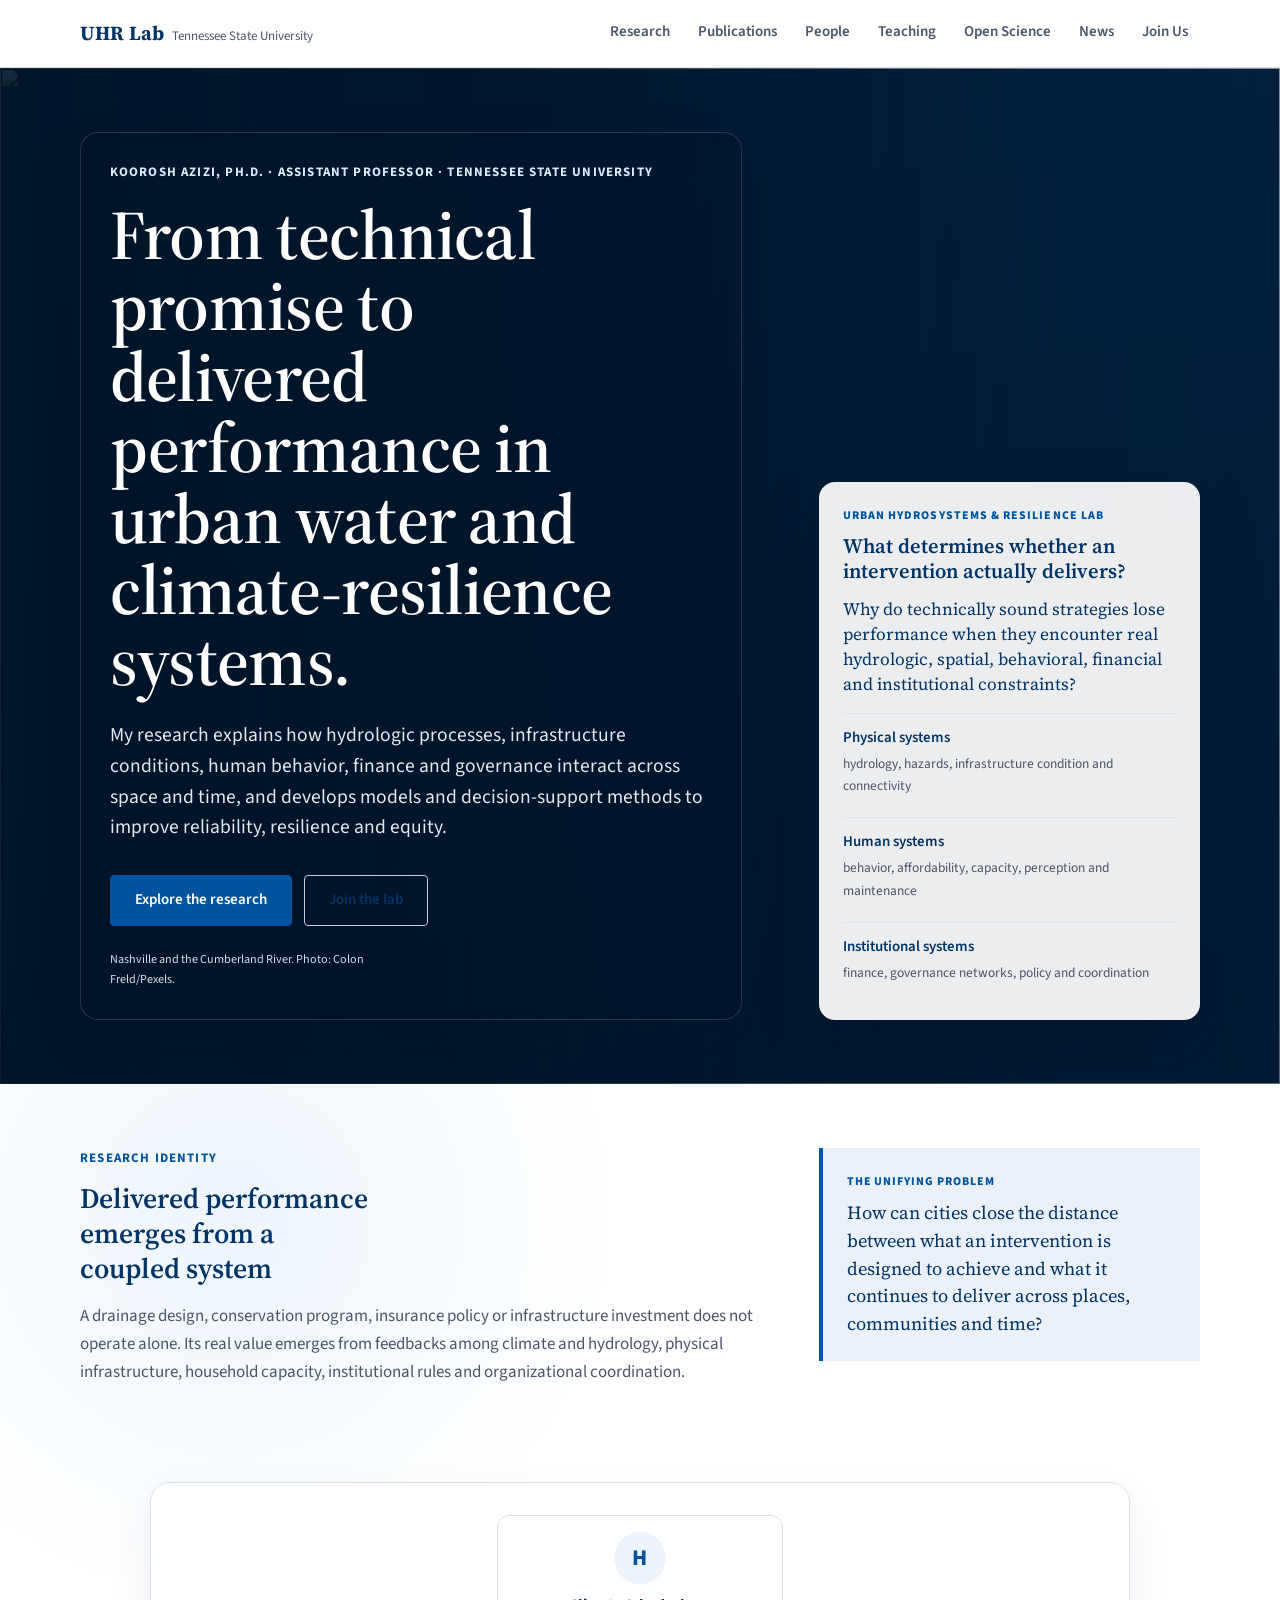
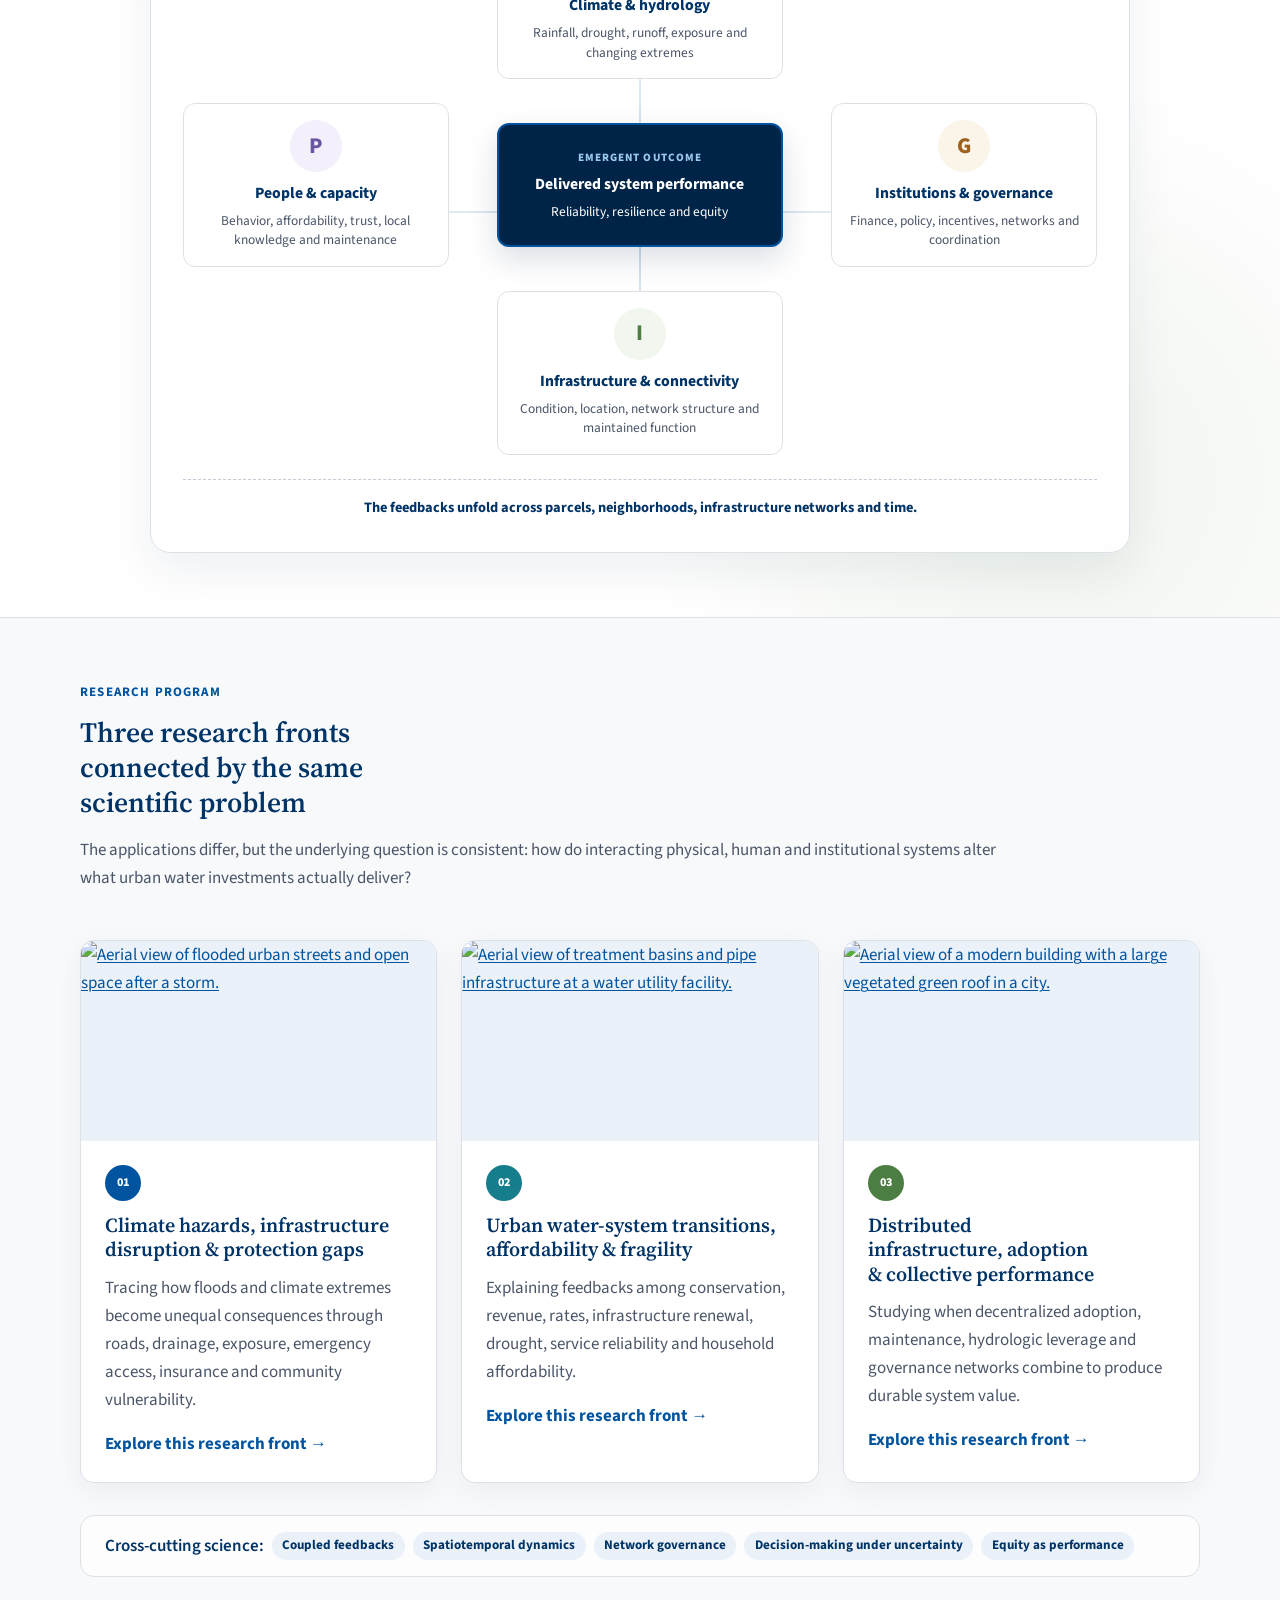
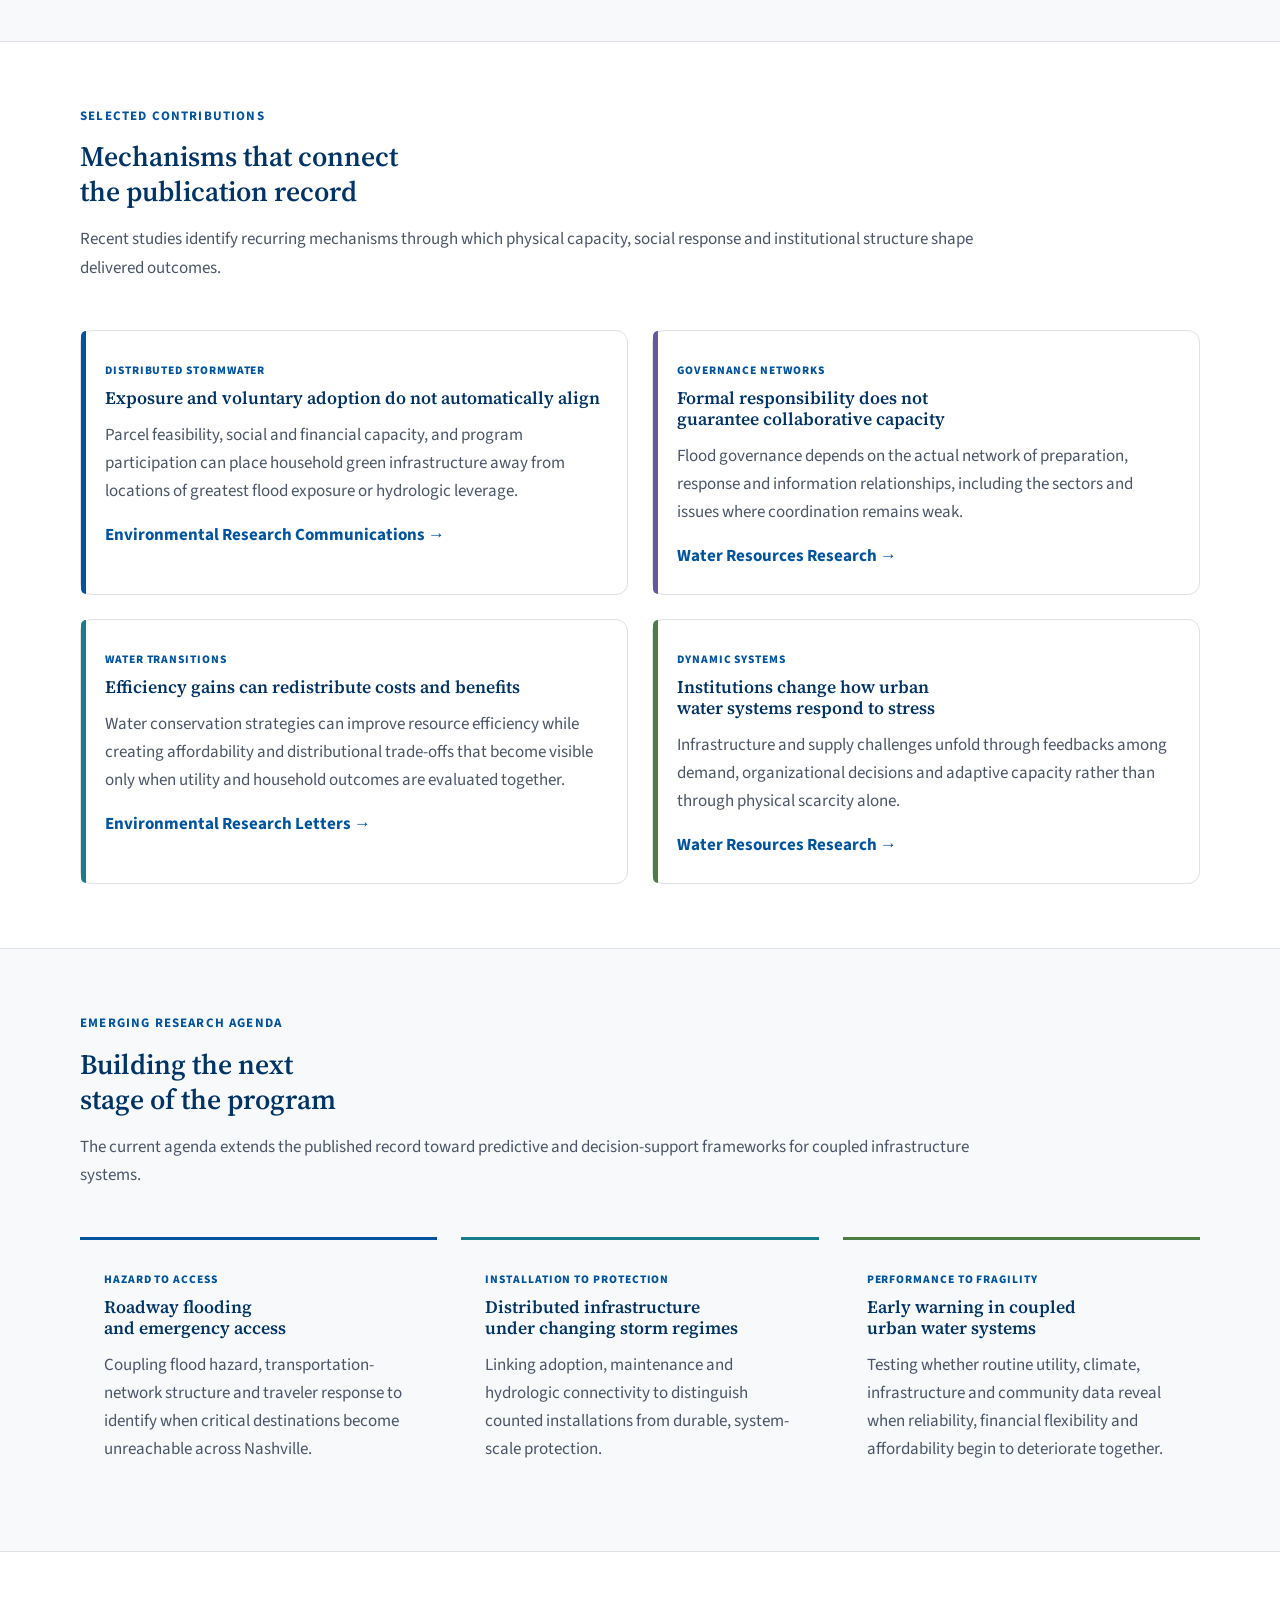
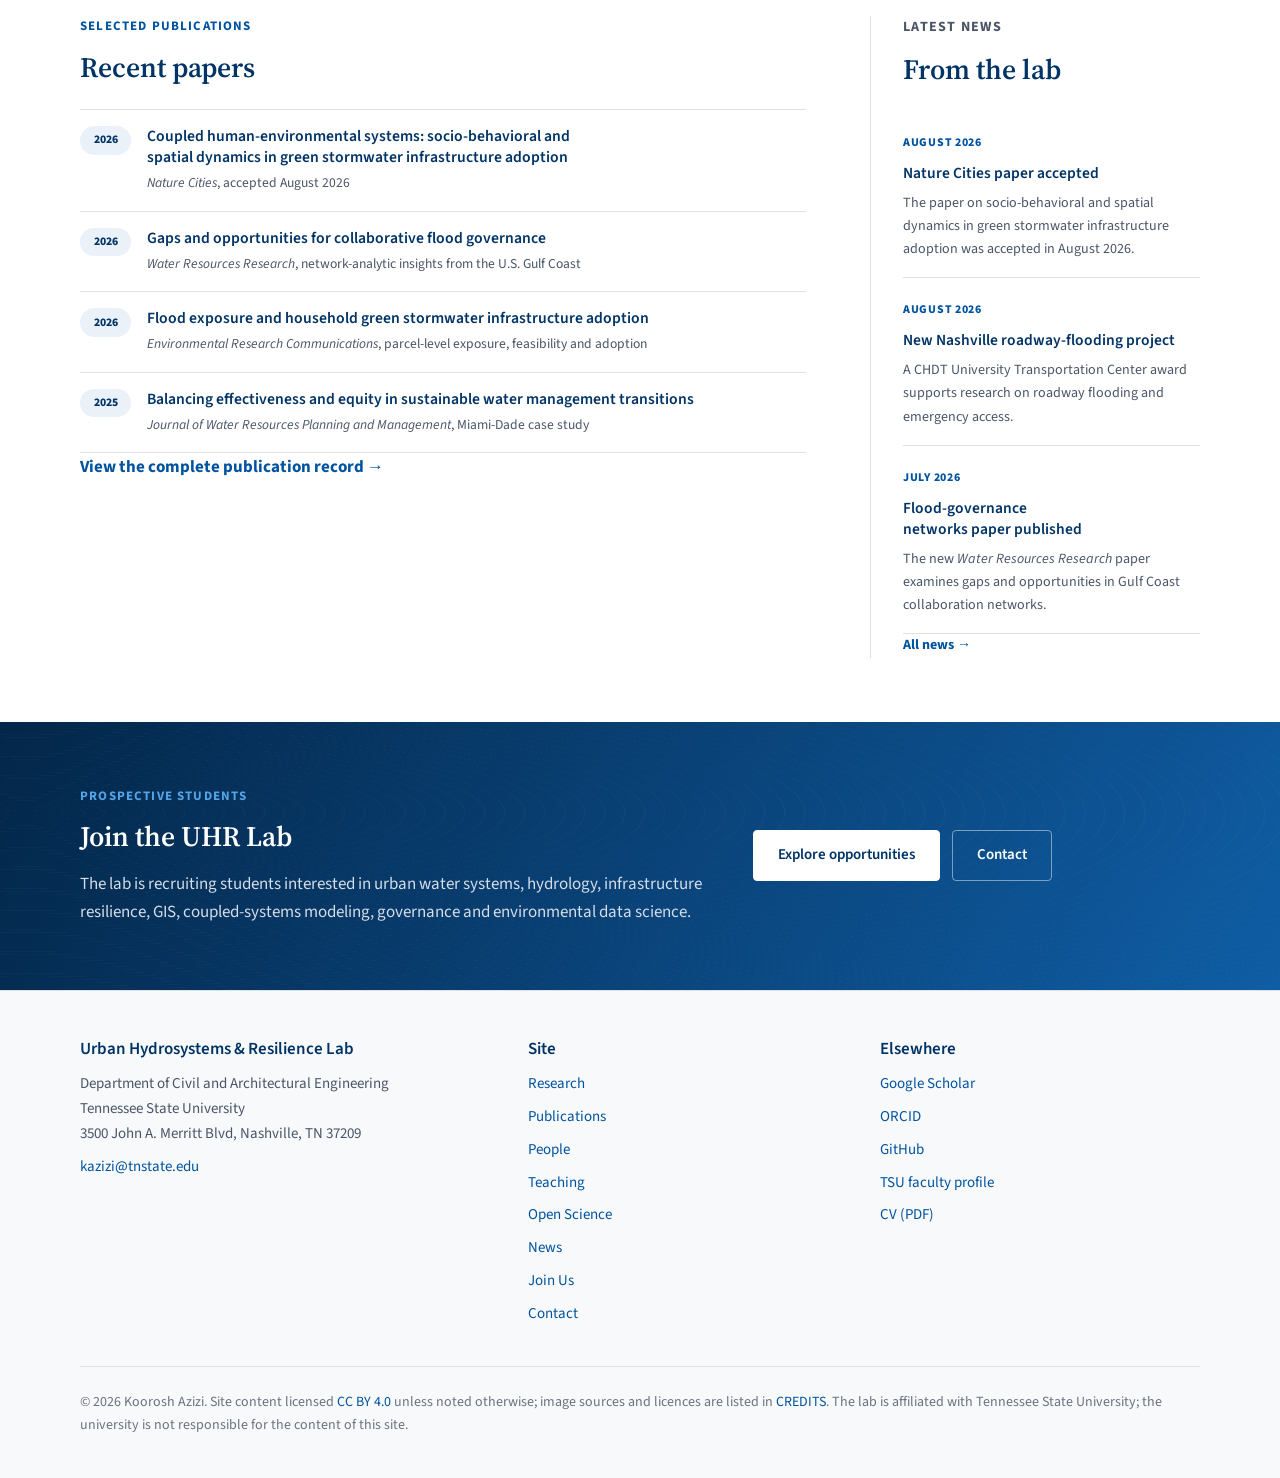
==== index.html @ 419ca340 "Clarify research identity for faculty applications" ====
<!DOCTYPE html>
<html lang="en" class="no-js">
<head>
<meta charset="utf-8">
<meta name="viewport" content="width=device-width, initial-scale=1">
<title>Koorosh Azizi | Urban Water &amp; Climate-Resilience Systems | UHR Lab</title>
<meta name="description" content="The Urban Hydrosystems &amp; Resilience Lab studies the gap between technical design and delivered performance in urban water and climate-resilience systems.">
<link rel="canonical" href="https://koazizi.github.io/">
<meta property="og:type" content="website">
<meta property="og:site_name" content="Urban Hydrosystems &amp; Resilience Lab">
<meta property="og:title" content="Koorosh Azizi | Urban Water &amp; Climate-Resilience Systems">
<meta property="og:description" content="Research on coupled urban water systems, climate resilience, infrastructure performance, human behavior, governance and equity.">
<meta property="og:url" content="https://koazizi.github.io/">
<meta property="og:image" content="https://images.pexels.com/photos/28981891/pexels-photo-28981891.jpeg?auto=compress&amp;cs=tinysrgb&amp;w=1200">
<meta property="og:image:width" content="1200">
<meta property="og:image:height" content="630">
<meta name="twitter:card" content="summary_large_image">
<link rel="icon" href="/favicon.svg" type="image/svg+xml">
<link rel="alternate icon" href="/favicon.ico">
<link rel="apple-touch-icon" href="/apple-touch-icon.png">
<link rel="preload" href="assets/fonts/SourceSerif4-var.woff2" as="font" type="font/woff2" crossorigin>
<link rel="preload" href="assets/fonts/SourceSans3-var.woff2" as="font" type="font/woff2" crossorigin>
<link rel="stylesheet" href="assets/css/site.css">
<link rel="stylesheet" href="assets/css/refinement.css">
<script type="application/ld+json">
{
  "@context":"https://schema.org",
  "@graph":[
    {"@type":"WebSite","@id":"https://koazizi.github.io/#website","url":"https://koazizi.github.io/","name":"Urban Hydrosystems & Resilience Lab","alternateName":["UHR Lab","Azizi Lab"],"publisher":{"@id":"https://koazizi.github.io/#lab"},"inLanguage":"en"},
    {"@type":"ResearchOrganization","@id":"https://koazizi.github.io/#lab","name":"Urban Hydrosystems & Resilience Lab","alternateName":"UHR Lab","url":"https://koazizi.github.io/","parentOrganization":{"@type":"CollegeOrUniversity","name":"Tennessee State University","url":"https://www.tnstate.edu/"},"address":{"@type":"PostalAddress","streetAddress":"3500 John A. Merritt Boulevard","addressLocality":"Nashville","addressRegion":"TN","postalCode":"37209","addressCountry":"US"},"founder":{"@id":"https://koazizi.github.io/#person"}},
    {"@type":"Person","@id":"https://koazizi.github.io/#person","name":"Koorosh Azizi","jobTitle":"Assistant Professor","email":"mailto:kazizi@tnstate.edu","image":"https://koazizi.github.io/assets/img/azizi-portrait.jpg","url":"https://koazizi.github.io/people.html","worksFor":{"@id":"https://koazizi.github.io/#lab"},"identifier":"https://orcid.org/0000-0002-0786-7323","sameAs":["https://orcid.org/0000-0002-0786-7323","https://scholar.google.com/citations?user=MXlzhmcAAAAJ&hl=en","https://github.com/Koazizi","https://www.tnstate.edu/cae/azizi.aspx"]}
  ]
}
</script>
</head>
<body>
<a class="skip-link" href="#main">Skip to main content</a>
<header class="site-header">
  <div class="wrap site-header__inner">
    <a class="brand" href="index.html">
      <span class="brand__mark">UHR Lab</span>
      <span class="brand__sub">Tennessee State University</span>
    </a>
    <button class="nav__toggle" type="button" aria-expanded="false" aria-controls="site-nav" hidden>Menu</button>
    <nav class="nav" id="site-nav" aria-label="Main">
      <ul class="nav__list">
        <li><a class="nav__link" href="research.html">Research</a></li>
        <li><a class="nav__link" href="publications.html">Publications</a></li>
        <li><a class="nav__link" href="people.html">People</a></li>
        <li><a class="nav__link" href="teaching.html">Teaching</a></li>
        <li><a class="nav__link" href="research.html#open-science">Open Science</a></li>
        <li><a class="nav__link" href="news.html">News</a></li>
        <li><a class="nav__link" href="join.html">Join Us</a></li>
      </ul>
    </nav>
  </div>
</header>

<main id="main">

<section class="hero hero--pexels">
  <div class="hero-photo-layer" aria-hidden="true">
    <img src="https://images.pexels.com/photos/28981891/pexels-photo-28981891.jpeg?auto=compress&amp;cs=tinysrgb&amp;w=2200" alt="">
  </div>
  <div class="wrap hero-feature-grid">
    <div class="hero-panel">
      <p class="hero__kicker">Koorosh Azizi, Ph.D. &middot; Assistant Professor &middot; Tennessee State University</p>
      <h1>From technical promise to delivered performance in urban water and climate-resilience systems.</h1>
      <p class="hero__lede">
        My research explains how hydrologic processes, infrastructure conditions, human behavior, finance and governance interact across space and time, and develops models and decision-support methods to improve reliability, resilience and equity.
      </p>
      <div class="btn-row">
        <a class="btn btn--primary" href="research.html">Explore the research</a>
        <a class="btn btn--ghost" href="join.html">Join the lab</a>
      </div>
      <p class="hero__credit">Nashville and the Cumberland River. Photo: Colon Freld/Pexels.</p>
    </div>

    <aside class="hero-sidecard" aria-label="Central research question">
      <p class="hero-sidecard__eyebrow">Urban Hydrosystems &amp; Resilience Lab</p>
      <h2>What determines whether an intervention actually delivers?</h2>
      <p class="hero-sidecard__question">
        Why do technically sound strategies lose performance when they encounter real hydrologic, spatial, behavioral, financial and institutional constraints?
      </p>
      <ul class="hero-sidecard__list">
        <li><strong>Physical systems</strong><span>hydrology, hazards, infrastructure condition and connectivity</span></li>
        <li><strong>Human systems</strong><span>behavior, affordability, capacity, perception and maintenance</span></li>
        <li><strong>Institutional systems</strong><span>finance, governance networks, policy and coordination</span></li>
      </ul>
    </aside>
  </div>
</section>

<section class="section identity-section">
  <div class="wrap">
    <div class="section-intro-grid">
      <div class="section-head home-section-head">
        <p class="eyebrow">Research identity</p>
        <h2>Delivered performance emerges from a coupled system</h2>
        <p>
          A drainage design, conservation program, insurance policy or infrastructure investment does not operate alone. Its real value emerges from feedbacks among climate and hydrology, physical infrastructure, household capacity, institutional rules and organizational coordination.
        </p>
      </div>
      <div class="central-question">
        <span class="central-question__label">The unifying problem</span>
        <p>How can cities close the distance between what an intervention is designed to achieve and what it continues to deliver across places, communities and time?</p>
      </div>
    </div>

    <div class="coupled-framework" aria-label="Conceptual framework linking climate, infrastructure, people and institutions to delivered system performance">
      <article class="framework-node framework-node--climate">
        <div class="framework-node__icon" aria-hidden="true">H</div>
        <h3>Climate &amp; hydrology</h3>
        <p>Rainfall, drought, runoff, exposure and changing extremes</p>
      </article>
      <article class="framework-node framework-node--people">
        <div class="framework-node__icon" aria-hidden="true">P</div>
        <h3>People &amp; capacity</h3>
        <p>Behavior, affordability, trust, local knowledge and maintenance</p>
      </article>
      <article class="framework-outcome">
        <span>Emergent outcome</span>
        <h3>Delivered system performance</h3>
        <p>Reliability, resilience and equity</p>
      </article>
      <article class="framework-node framework-node--institutions">
        <div class="framework-node__icon" aria-hidden="true">G</div>
        <h3>Institutions &amp; governance</h3>
        <p>Finance, policy, incentives, networks and coordination</p>
      </article>
      <article class="framework-node framework-node--infrastructure">
        <div class="framework-node__icon" aria-hidden="true">I</div>
        <h3>Infrastructure &amp; connectivity</h3>
        <p>Condition, location, network structure and maintained function</p>
      </article>
      <p class="framework-note">The feedbacks unfold across parcels, neighborhoods, infrastructure networks and time.</p>
    </div>
  </div>
</section>

<section class="section section--tint">
  <div class="wrap">
    <div class="section-head home-section-head">
      <p class="eyebrow">Research program</p>
      <h2>Three research fronts connected by the same scientific problem</h2>
      <p>
        The applications differ, but the underlying question is consistent: how do interacting physical, human and institutional systems alter what urban water investments actually deliver?
      </p>
    </div>

    <div class="research-area-grid">
      <article class="research-area-card">
        <a class="research-area-card__image" href="research.html#theme-flood" aria-label="Climate hazards, infrastructure disruption and protection gaps">
          <img src="https://images.pexels.com/photos/24705698/pexels-photo-24705698.jpeg?auto=compress&amp;cs=tinysrgb&amp;w=1200" alt="Aerial view of flooded urban streets and open space after a storm." loading="lazy">
        </a>
        <div class="research-area-card__body">
          <span class="research-area-card__number">01</span>
          <h3><a href="research.html#theme-flood">Climate hazards, infrastructure disruption &amp; protection gaps</a></h3>
          <p>Tracing how floods and climate extremes become unequal consequences through roads, drainage, exposure, emergency access, insurance and community vulnerability.</p>
          <a class="text-link" href="research.html#theme-flood">Explore this research front &rarr;</a>
        </div>
      </article>

      <article class="research-area-card">
        <a class="research-area-card__image" href="research.html#theme-water" aria-label="Urban water-system transitions, affordability and fragility">
          <img src="https://images.pexels.com/photos/35425761/pexels-photo-35425761.jpeg?auto=compress&amp;cs=tinysrgb&amp;w=1200" alt="Aerial view of treatment basins and pipe infrastructure at a water utility facility." loading="lazy">
        </a>
        <div class="research-area-card__body">
          <span class="research-area-card__number">02</span>
          <h3><a href="research.html#theme-water">Urban water-system transitions, affordability &amp; fragility</a></h3>
          <p>Explaining feedbacks among conservation, revenue, rates, infrastructure renewal, drought, service reliability and household affordability.</p>
          <a class="text-link" href="research.html#theme-water">Explore this research front &rarr;</a>
        </div>
      </article>

      <article class="research-area-card">
        <a class="research-area-card__image" href="research.html#theme-stormwater" aria-label="Distributed infrastructure, adoption and collective performance">
          <img src="https://images.pexels.com/photos/37720193/pexels-photo-37720193.jpeg?auto=compress&amp;cs=tinysrgb&amp;w=1200" alt="Aerial view of a modern building with a large vegetated green roof in a city." loading="lazy">
        </a>
        <div class="research-area-card__body">
          <span class="research-area-card__number">03</span>
          <h3><a href="research.html#theme-stormwater">Distributed infrastructure, adoption &amp; collective performance</a></h3>
          <p>Studying when decentralized adoption, maintenance, hydrologic leverage and governance networks combine to produce durable system value.</p>
          <a class="text-link" href="research.html#theme-stormwater">Explore this research front &rarr;</a>
        </div>
      </article>
    </div>

    <div class="crosscutting" aria-label="Cross-cutting research lenses">
      <strong>Cross-cutting science:</strong>
      <span>Coupled feedbacks</span>
      <span>Spatiotemporal dynamics</span>
      <span>Network governance</span>
      <span>Decision-making under uncertainty</span>
      <span>Equity as performance</span>
    </div>
  </div>
</section>

<section class="section">
  <div class="wrap">
    <div class="section-head home-section-head">
      <p class="eyebrow">Selected contributions</p>
      <h2>Mechanisms that connect the publication record</h2>
      <p>Recent studies identify recurring mechanisms through which physical capacity, social response and institutional structure shape delivered outcomes.</p>
    </div>

    <div class="contribution-grid">
      <article class="contribution-card">
        <span class="contribution-card__label">Distributed stormwater</span>
        <h3>Exposure and voluntary adoption do not automatically align</h3>
        <p>Parcel feasibility, social and financial capacity, and program participation can place household green infrastructure away from locations of greatest flood exposure or hydrologic leverage.</p>
        <a class="text-link" href="https://doi.org/10.1088/2515-7620/ae3ff0" rel="noopener">Environmental Research Communications &rarr;</a>
      </article>

      <article class="contribution-card">
        <span class="contribution-card__label">Governance networks</span>
        <h3>Formal responsibility does not guarantee collaborative capacity</h3>
        <p>Flood governance depends on the actual network of preparation, response and information relationships, including the sectors and issues where coordination remains weak.</p>
        <a class="text-link" href="https://doi.org/10.1029/2025WR041974" rel="noopener">Water Resources Research &rarr;</a>
      </article>

      <article class="contribution-card">
        <span class="contribution-card__label">Water transitions</span>
        <h3>Efficiency gains can redistribute costs and benefits</h3>
        <p>Water conservation strategies can improve resource efficiency while creating affordability and distributional trade-offs that become visible only when utility and household outcomes are evaluated together.</p>
        <a class="text-link" href="https://doi.org/10.1088/1748-9326/ad691a" rel="noopener">Environmental Research Letters &rarr;</a>
      </article>

      <article class="contribution-card">
        <span class="contribution-card__label">Dynamic systems</span>
        <h3>Institutions change how urban water systems respond to stress</h3>
        <p>Infrastructure and supply challenges unfold through feedbacks among demand, organizational decisions and adaptive capacity rather than through physical scarcity alone.</p>
        <a class="text-link" href="https://doi.org/10.1029/2023WR035565" rel="noopener">Water Resources Research &rarr;</a>
      </article>
    </div>
  </div>
</section>

<section class="section section--tint">
  <div class="wrap">
    <div class="section-head home-section-head">
      <p class="eyebrow">Emerging research agenda</p>
      <h2>Building the next stage of the program</h2>
      <p>The current agenda extends the published record toward predictive and decision-support frameworks for coupled infrastructure systems.</p>
    </div>

    <div class="agenda-grid">
      <article class="agenda-card">
        <span class="agenda-card__label">Hazard to access</span>
        <h3>Roadway flooding and emergency access</h3>
        <p>Coupling flood hazard, transportation-network structure and traveler response to identify when critical destinations become unreachable across Nashville.</p>
      </article>
      <article class="agenda-card">
        <span class="agenda-card__label">Installation to protection</span>
        <h3>Distributed infrastructure under changing storm regimes</h3>
        <p>Linking adoption, maintenance and hydrologic connectivity to distinguish counted installations from durable, system-scale protection.</p>
      </article>
      <article class="agenda-card">
        <span class="agenda-card__label">Performance to fragility</span>
        <h3>Early warning in coupled urban water systems</h3>
        <p>Testing whether routine utility, climate, infrastructure and community data reveal when reliability, financial flexibility and affordability begin to deteriorate together.</p>
      </article>
    </div>
  </div>
</section>

<section class="section">
  <div class="wrap home-two-column">
    <div>
      <div class="section-head compact-head">
        <p class="eyebrow">Selected publications</p>
        <h2>Recent papers</h2>
      </div>
      <div class="featured-pubs">
        <article>
          <span class="pub-year-badge">2026</span>
          <div>
            <h3><a href="publications.html">Coupled human-environmental systems: socio-behavioral and spatial dynamics in green stormwater infrastructure adoption</a></h3>
            <p><em>Nature Cities</em>, accepted August 2026</p>
          </div>
        </article>
        <article>
          <span class="pub-year-badge">2026</span>
          <div>
            <h3><a href="https://doi.org/10.1029/2025WR041974" rel="noopener">Gaps and opportunities for collaborative flood governance</a></h3>
            <p><em>Water Resources Research</em>, network-analytic insights from the U.S. Gulf Coast</p>
          </div>
        </article>
        <article>
          <span class="pub-year-badge">2026</span>
          <div>
            <h3><a href="https://doi.org/10.1088/2515-7620/ae3ff0" rel="noopener">Flood exposure and household green stormwater infrastructure adoption</a></h3>
            <p><em>Environmental Research Communications</em>, parcel-level exposure, feasibility and adoption</p>
          </div>
        </article>
        <article>
          <span class="pub-year-badge">2025</span>
          <div>
            <h3><a href="https://doi.org/10.1061/JWRMD5.WRENG-6523" rel="noopener">Balancing effectiveness and equity in sustainable water management transitions</a></h3>
            <p><em>Journal of Water Resources Planning and Management</em>, Miami-Dade case study</p>
          </div>
        </article>
      </div>
      <p class="mt-5"><a class="text-link" href="publications.html">View the complete publication record &rarr;</a></p>
    </div>

    <aside class="latest-news-panel">
      <div class="section-head compact-head">
        <p class="eyebrow">Latest news</p>
        <h2>From the lab</h2>
      </div>
      <article>
        <time datetime="2026-08">August 2026</time>
        <h3>Nature Cities paper accepted</h3>
        <p>The paper on socio-behavioral and spatial dynamics in green stormwater infrastructure adoption was accepted in August 2026.</p>
      </article>
      <article>
        <time datetime="2026-08">August 2026</time>
        <h3>New Nashville roadway-flooding project</h3>
        <p>A CHDT University Transportation Center award supports research on roadway flooding and emergency access.</p>
      </article>
      <article>
        <time datetime="2026-07">July 2026</time>
        <h3>Flood-governance networks paper published</h3>
        <p>The new <em>Water Resources Research</em> paper examines gaps and opportunities in Gulf Coast collaboration networks.</p>
      </article>
      <p class="mt-5"><a class="text-link" href="news.html">All news &rarr;</a></p>
    </aside>
  </div>
</section>

<section class="band band--strong">
  <div class="wrap band__grid">
    <div>
      <p class="eyebrow">Prospective students</p>
      <h2>Join the UHR Lab</h2>
      <p class="mb-0">The lab is recruiting students interested in urban water systems, hydrology, infrastructure resilience, GIS, coupled-systems modeling, governance and environmental data science.</p>
    </div>
    <div class="btn-row">
      <a class="btn btn--primary" href="join.html">Explore opportunities</a>
      <a class="btn btn--ghost" href="contact.html">Contact</a>
    </div>
  </div>
</section>

</main>

<footer class="site-footer">
  <div class="wrap">
    <div class="site-footer__grid">
      <div>
        <h2>Urban Hydrosystems &amp; Resilience Lab</h2>
        <p>Department of Civil and Architectural Engineering<br>Tennessee State University<br>3500 John A. Merritt Blvd, Nashville, TN 37209</p>
        <p><a href="mailto:kazizi@tnstate.edu">kazizi@tnstate.edu</a></p>
      </div>
      <div>
        <h2>Site</h2>
        <ul>
          <li><a href="research.html">Research</a></li>
          <li><a href="publications.html">Publications</a></li>
          <li><a href="people.html">People</a></li>
          <li><a href="teaching.html">Teaching</a></li>
          <li><a href="research.html#open-science">Open Science</a></li>
          <li><a href="news.html">News</a></li>
          <li><a href="join.html">Join Us</a></li>
          <li><a href="contact.html">Contact</a></li>
        </ul>
      </div>
      <div>
        <h2>Elsewhere</h2>
        <ul>
          <li><a href="https://scholar.google.com/citations?user=MXlzhmcAAAAJ&amp;hl=en" rel="noopener">Google Scholar</a></li>
          <li><a href="https://orcid.org/0000-0002-0786-7323" rel="noopener">ORCID</a></li>
          <li><a href="https://github.com/Koazizi" rel="noopener">GitHub</a></li>
          <li><a href="https://www.tnstate.edu/cae/azizi.aspx" rel="noopener">TSU faculty profile</a></li>
          <li><a href="assets/cv/Koorosh_Azizi_CV_August_2026.pdf">CV (PDF)</a></li>
        </ul>
      </div>
    </div>
    <div class="site-footer__legal">
      <p>&copy; 2026 Koorosh Azizi. Site content licensed <a href="https://creativecommons.org/licenses/by/4.0/" rel="noopener license">CC BY 4.0</a> unless noted otherwise; image sources and licences are listed in <a href="assets/img/CREDITS.md">CREDITS</a>. The lab is affiliated with Tennessee State University; the university is not responsible for the content of this site.</p>
    </div>
  </div>
</footer>
<script src="assets/js/nav.js" defer></script>
</body>
</html>
---- assets/css/site.css ----
/* ==========================================================================
   Urban Hydrosystems & Resilience Lab — Tennessee State University
   Design system: "Institutional Serif"
   Source Serif 4 (headings) + Source Sans 3 (body), TSU Reflex Blue accent.
   Hand-written, no build step, no external requests.
   ========================================================================== */

/* --------------------------------------------------------------------------
   1. Fonts (self-hosted, SIL OFL, latin subset, variable)
   -------------------------------------------------------------------------- */

@font-face {
  font-family: "Source Sans 3";
  src: url("../fonts/SourceSans3-var.woff2") format("woff2-variations"),
       url("../fonts/SourceSans3-var.woff2") format("woff2");
  font-weight: 200 900;
  font-style: normal;
  font-display: swap;
}
@font-face {
  font-family: "Source Sans 3";
  src: url("../fonts/SourceSans3-var-italic.woff2") format("woff2-variations"),
       url("../fonts/SourceSans3-var-italic.woff2") format("woff2");
  font-weight: 200 900;
  font-style: italic;
  font-display: swap;
}
@font-face {
  font-family: "Source Serif 4";
  src: url("../fonts/SourceSerif4-var.woff2") format("woff2-variations"),
       url("../fonts/SourceSerif4-var.woff2") format("woff2");
  font-weight: 200 900;
  font-style: normal;
  font-display: swap;
}
@font-face {
  font-family: "Source Serif 4";
  src: url("../fonts/SourceSerif4-var-italic.woff2") format("woff2-variations"),
       url("../fonts/SourceSerif4-var-italic.woff2") format("woff2");
  font-weight: 200 900;
  font-style: italic;
  font-display: swap;
}

/* --------------------------------------------------------------------------
   2. Tokens
   Colour is anchored to Tennessee State University's official digital palette.
   Contrast ratios are noted; every text pair passes WCAG AA, most pass AAA.
   -------------------------------------------------------------------------- */

:root {
  /* brand */
  --tsu-blue:    #00539f;  /* Reflex Blue — 7.67:1 on white (AAA) */
  --tsu-navy:    #003366;  /* 12.61:1 on white */
  --tsu-deep:    #002447;  /* reversed bands: white on this is 15.63:1 */
  --tsu-light:   #51a5e8;  /* borders + hovers only — fails as text on white */

  /* ink */
  --ink:         #1a1a1a;  /* 17.4:1 on white */
  --ink-muted:   #4a5568;  /* 7.53:1 on white */
  --ink-faint:   #6b7280;  /* 5.13:1 on white — small labels only */
  --ink-invert:  #ffffff;

  /* ground */
  --bg:          #ffffff;
  --bg-tint:     #eaf1f8;  /* TSU blue on this = 6.73:1 */
  --bg-subtle:   #f7f9fb;
  --bg-deep:     var(--tsu-deep);

  /* lines */
  --rule:        #dde1e6;
  --rule-strong: #c3ccd6;

  /* type */
  --serif: "Source Serif 4", Georgia, "Times New Roman", serif;
  --sans:  "Source Sans 3", -apple-system, BlinkMacSystemFont, "Segoe UI", Arial, sans-serif;

  /* spacing scale */
  --s1: 4px;   --s2: 8px;   --s3: 12px;  --s4: 16px;  --s5: 24px;
  --s6: 32px;  --s7: 48px;  --s8: 64px;  --s9: 96px;  --s10: 128px;

  /* measure */
  --w-prose: 68ch;
  --w-list:  820px;
  --w-wide:  1120px;

  --radius: 4px;
  --focus:  var(--tsu-blue);
}

/* --------------------------------------------------------------------------
   3. Reset and base
   -------------------------------------------------------------------------- */

*, *::before, *::after { box-sizing: border-box; }

html {
  -webkit-text-size-adjust: 100%;
  scroll-padding-top: 90px;
}

body {
  margin: 0;
  background: var(--bg);
  color: var(--ink);
  font-family: var(--sans);
  font-size: 17px;
  line-height: 1.65;
  font-synthesis-weight: none;
  text-rendering: optimizeLegibility;
  -webkit-font-smoothing: antialiased;
}

h1, h2, h3, h4 {
  font-family: var(--serif);
  color: var(--tsu-navy);
  font-weight: 600;
  line-height: 1.2;
  margin: 0 0 var(--s4);
  text-wrap: balance;
}

h1 { font-size: clamp(2rem, 1.5rem + 2vw, 2.5rem); line-height: 1.15; letter-spacing: -0.01em; }
h2 { font-size: clamp(1.5rem, 1.3rem + 0.9vw, 1.75rem); line-height: 1.25; }
h3 { font-size: 1.25rem; }
h4 { font-size: 1.0625rem; font-family: var(--sans); font-weight: 600; color: var(--ink); }

p { margin: 0 0 var(--s4); }
p:last-child { margin-bottom: 0; }

a {
  color: var(--tsu-blue);
  text-decoration-thickness: 1px;
  text-underline-offset: 2px;
}
a:hover { color: var(--tsu-navy); }

strong { font-weight: 600; }
small  { font-size: 0.9375rem; }

img { max-width: 100%; height: auto; display: block; }

hr {
  border: 0;
  border-top: 1px solid var(--rule);
  margin: var(--s7) 0;
}

ul, ol { margin: 0 0 var(--s4); padding-left: 1.25em; }
li { margin-bottom: var(--s2); }
li:last-child { margin-bottom: 0; }

:focus-visible {
  outline: 2px solid var(--focus);
  outline-offset: 2px;
  border-radius: 2px;
}

::selection { background: var(--bg-tint); color: var(--tsu-navy); }

@media (prefers-reduced-motion: reduce) {
  *, *::before, *::after {
    animation-duration: 0.01ms !important;
    animation-iteration-count: 1 !important;
    transition-duration: 0.01ms !important;
    scroll-behavior: auto !important;
  }
}

/* --------------------------------------------------------------------------
   4. Layout
   -------------------------------------------------------------------------- */

.wrap  { width: min(var(--w-wide), calc(100% - 2 * var(--s5))); margin-inline: auto; }
.prose { max-width: var(--w-prose); }
.list-width { max-width: var(--w-list); }

/* A narrow reading column still lines up with the left edge of the wide
   container, so headings and body copy share one margin instead of jogging. */
.wrap.list-width {
  margin-inline-start: max(var(--s5), calc((100% - var(--w-wide)) / 2));
  margin-inline-end: auto;
}

.section       { padding-block: var(--s8); }
.section--tight{ padding-block: var(--s7); }
.section--tint { background: var(--bg-subtle); border-block: 1px solid var(--rule); }

.skip-link {
  position: absolute;
  left: var(--s4);
  top: -100px;
  z-index: 200;
  background: var(--tsu-navy);
  color: var(--ink-invert);
  padding: var(--s3) var(--s5);
  border-radius: var(--radius);
  font-weight: 600;
  text-decoration: none;
  transition: top 0.15s ease;
}
.skip-link:focus { top: var(--s4); color: var(--ink-invert); }

/* --------------------------------------------------------------------------
   5. Site header + navigation (real links, no JS required to read the site)
   -------------------------------------------------------------------------- */

.site-header {
  position: sticky;
  top: 0;
  z-index: 100;
  background: rgba(255, 255, 255, 0.94);
  backdrop-filter: blur(10px);
  border-bottom: 1px solid var(--rule);
}

.site-header__inner {
  display: flex;
  align-items: center;
  justify-content: space-between;
  gap: var(--s5);
  padding-block: var(--s3);
}

.brand {
  display: flex;
  align-items: baseline;
  gap: var(--s2);
  text-decoration: none;
  color: var(--tsu-navy);
  white-space: nowrap;
}
.brand__mark {
  font-family: var(--serif);
  font-weight: 700;
  font-size: 1.25rem;
  letter-spacing: 0.01em;
}
.brand__sub {
  font-size: 0.8125rem;
  color: var(--ink-muted);
  font-weight: 400;
}

.nav__list {
  list-style: none;
  display: flex;
  flex-wrap: wrap;
  align-items: center;
  gap: var(--s1);
  margin: 0;
  padding: 0;
}
.nav__list li { margin: 0; }

.nav__link {
  display: block;
  padding: var(--s2) var(--s3);
  font-size: 0.9375rem;
  font-weight: 600;
  color: var(--ink-muted);
  text-decoration: none;
  border-radius: var(--radius);
  border-bottom: 2px solid transparent;
  transition: color 0.15s ease, border-color 0.15s ease;
}
.nav__link:hover { color: var(--tsu-blue); border-bottom-color: var(--tsu-light); }
.nav__link[aria-current="page"] {
  color: var(--tsu-navy);
  border-bottom-color: var(--tsu-blue);
}

.nav__toggle {
  display: none;
  background: none;
  border: 1px solid var(--rule-strong);
  border-radius: var(--radius);
  padding: var(--s2) var(--s3);
  font: inherit;
  font-size: 0.9375rem;
  font-weight: 600;
  color: var(--tsu-navy);
  cursor: pointer;
}

@media (max-width: 900px) {
  .nav__toggle { display: block; }
  .site-header__inner { flex-wrap: wrap; }
  .nav {
    flex-basis: 100%;
    display: none;
    padding-bottom: var(--s3);
  }
  .nav.is-open { display: block; }
  .nav__list { flex-direction: column; align-items: stretch; gap: 0; }
  .nav__link {
    padding: var(--s3) var(--s2);
    border-bottom: 1px solid var(--rule);
    border-radius: 0;
  }
  .nav__link[aria-current="page"] { border-bottom-color: var(--tsu-blue); }
  /* With JS disabled the toggle cannot work, so always show the nav. */
  .no-js .nav { display: block; }
  .no-js .nav__toggle { display: none; }
}

/* --------------------------------------------------------------------------
   6. Page header
   -------------------------------------------------------------------------- */

.page-head {
  padding-block: var(--s8) var(--s6);
  border-bottom: 1px solid var(--rule);
}
.page-head__eyebrow {
  font-size: 0.8125rem;
  font-weight: 700;
  letter-spacing: 0.09em;
  text-transform: uppercase;
  color: var(--tsu-blue);
  margin-bottom: var(--s3);
}
.page-head h1 { margin-bottom: var(--s4); }
.page-head__lede {
  max-width: var(--w-prose);
  font-size: 1.125rem;
  color: var(--ink-muted);
  margin: 0;
}

/* --------------------------------------------------------------------------
   7. Home hero
   -------------------------------------------------------------------------- */

.hero { padding-block: var(--s9) var(--s8); }

.hero__grid {
  display: grid;
  grid-template-columns: minmax(0, 1.05fr) minmax(0, 0.95fr);
  gap: var(--s8);
  align-items: center;
}

.hero__kicker {
  font-size: 0.8125rem;
  font-weight: 700;
  letter-spacing: 0.09em;
  text-transform: uppercase;
  color: var(--tsu-blue);
  margin-bottom: var(--s4);
}

.hero h1 {
  font-size: clamp(2.125rem, 1.6rem + 2.3vw, 3rem);
  margin-bottom: var(--s5);
}

.hero__lede {
  font-size: 1.1875rem;
  color: var(--ink-muted);
  max-width: 56ch;
  margin-bottom: var(--s6);
}

.hero__figure {
  border: 1px solid var(--rule);
  border-radius: var(--radius);
  overflow: hidden;
  background: var(--bg-subtle);
}
.hero__figure img { width: 100%; }
.hero__figure figcaption {
  padding: var(--s4) var(--s5);
  font-size: 0.875rem;
  color: var(--ink-muted);
  border-top: 1px solid var(--rule);
  background: var(--bg);
}

@media (max-width: 900px) {
  .hero { padding-block: var(--s7) var(--s6); }
  .hero__grid { grid-template-columns: 1fr; gap: var(--s6); }
}

/* --- Full-bleed photographic hero -------------------------------------- */

.hero--photo {
  position: relative;
  isolation: isolate;
  padding-block: var(--s10) var(--s9);
  background-color: var(--tsu-deep);   /* paints before the photo loads */
  background-image: url("../img/photos/hero-nashville.jpg");
  background-size: cover;
  background-position: center 38%;
  color: var(--ink-invert);
  overflow: hidden;
}

/* Two-layer scrim: a horizontal ramp for the text column, plus an overall
   darkening pass. Together these hold white text above 7:1 on every part of
   this photograph — measured, not assumed. */
.hero--photo::before {
  content: "";
  position: absolute;
  inset: 0;
  z-index: -1;
  background:
    linear-gradient(100deg,
      rgba(0, 20, 40, 0.92) 0%,
      rgba(0, 20, 40, 0.85) 44%,
      rgba(0, 20, 40, 0.42) 70%,
      rgba(0, 20, 40, 0.20) 100%),
    linear-gradient(to bottom,
      rgba(0, 16, 32, 0.46) 0%,
      rgba(0, 16, 32, 0.22) 45%,
      rgba(0, 16, 32, 0.60) 100%);
}

.hero--photo .hero__content { max-width: 40rem; }

.hero--photo .hero__kicker { color: #a8d4f5; }

.hero--photo h1 {
  color: var(--ink-invert);
  font-size: clamp(2.125rem, 1.5rem + 2.6vw, 3.25rem);
  text-shadow: 0 1px 24px rgba(0, 12, 26, 0.5);
}

.hero--photo .hero__lede {
  color: #e4ecf5;
  font-size: 1.1875rem;
  max-width: 46ch;
}

.hero--photo .btn--primary {
  background: var(--ink-invert);
  color: var(--tsu-navy);
  border-color: var(--ink-invert);
}
.hero--photo .btn--primary:hover { background: var(--bg-tint); color: var(--tsu-deep); }
.hero--photo .btn--ghost {
  color: var(--ink-invert);
  border-color: rgba(255, 255, 255, 0.55);
  background: rgba(0, 20, 40, 0.28);
}
.hero--photo .btn--ghost:hover { border-color: var(--ink-invert); background: rgba(0, 20, 40, 0.5); }

.hero__credit {
  margin-top: var(--s7);
  font-size: 0.8125rem;
  color: rgba(226, 236, 246, 0.82);
  max-width: 52ch;
}
.hero__credit a { color: rgba(226, 236, 246, 0.92); }

@media (max-width: 900px) {
  .hero--photo {
    padding-block: var(--s8) var(--s7);
    background-image: url("../img/photos/hero-nashville-sm.jpg");
    background-position: center 40%;
  }
  .hero--photo::before {
    background:
      linear-gradient(to bottom,
        rgba(0, 18, 36, 0.90) 0%,
        rgba(0, 18, 36, 0.84) 55%,
        rgba(0, 18, 36, 0.90) 100%);
  }
  .hero--photo .hero__lede { max-width: none; }
}

/* --------------------------------------------------------------------------
   8. Buttons
   -------------------------------------------------------------------------- */

.btn-row { display: flex; flex-wrap: wrap; gap: var(--s3); }

.btn {
  display: inline-block;
  padding: var(--s3) var(--s5);
  font-size: 0.9375rem;
  font-weight: 600;
  text-decoration: none;
  border-radius: var(--radius);
  border: 1px solid transparent;
  transition: background-color 0.15s ease, border-color 0.15s ease, color 0.15s ease;
}
.btn--primary {
  background: var(--tsu-blue);
  color: var(--ink-invert);
  border-color: var(--tsu-blue);
}
.btn--primary:hover { background: var(--tsu-navy); border-color: var(--tsu-navy); color: var(--ink-invert); }
.btn--ghost {
  background: transparent;
  color: var(--tsu-navy);
  border-color: var(--rule-strong);
}
.btn--ghost:hover { border-color: var(--tsu-blue); color: var(--tsu-blue); }

/* --------------------------------------------------------------------------
   9. Generic content blocks
   -------------------------------------------------------------------------- */

.eyebrow {
  font-size: 0.8125rem;
  font-weight: 700;
  letter-spacing: 0.09em;
  text-transform: uppercase;
  color: var(--tsu-blue);
  margin-bottom: var(--s3);
}

.section-head { max-width: var(--w-prose); margin-bottom: var(--s7); }
.section-head p:last-child { color: var(--ink-muted); margin-bottom: 0; }

.grid { display: grid; gap: var(--s5); }
.grid--2 { grid-template-columns: repeat(auto-fit, minmax(280px, 1fr)); }
.grid--3 { grid-template-columns: repeat(auto-fit, minmax(260px, 1fr)); }

.card {
  border: 1px solid var(--rule);
  border-radius: var(--radius);
  padding: var(--s5);
  background: var(--bg);
}
.card h3 { margin-bottom: var(--s3); }
.card h3 a { color: inherit; text-decoration: none; }
.card h3 a:hover { color: var(--tsu-blue); text-decoration: underline; }
.card p:last-child { margin-bottom: 0; }
.card--tint { background: var(--bg-tint); border-color: transparent; }

/* photo-topped card: image bleeds to the card edges above the body */
.card--photo { padding: 0; overflow: hidden; display: flex; flex-direction: column; }
.card--photo .card__media { aspect-ratio: 16 / 9; overflow: hidden; background: var(--bg-tint); }
.card--photo .card__media img {
  width: 100%; height: 100%;
  object-fit: cover;
  transition: transform 0.35s ease;
}
.card--photo:hover .card__media img { transform: scale(1.035); }
.card--photo .card__body { padding: var(--s5); display: flex; flex-direction: column; gap: var(--s3); }
.card--photo .card__body h3 { margin: 0; }
.card--photo .card__body p { margin: 0; color: var(--ink-muted); }

/* course cards (Teaching) */
.course-grid {
  display: grid;
  grid-template-columns: repeat(auto-fill, minmax(280px, 1fr));
  gap: var(--s5);
}
.course-card {
  border: 1px solid var(--rule);
  border-radius: var(--radius);
  overflow: hidden;
  background: var(--bg);
  display: flex;
  flex-direction: column;
}
.course-card__media { position: relative; aspect-ratio: 16 / 9; overflow: hidden; background: var(--tsu-deep); }
.course-card__media img { width: 100%; height: 100%; object-fit: cover; }
.course-card__term {
  position: absolute;
  left: var(--s3); bottom: var(--s3);
  background: rgba(0, 36, 71, 0.85);
  color: var(--ink-invert);
  font-size: 0.75rem;
  font-weight: 700;
  letter-spacing: 0.06em;
  text-transform: uppercase;
  padding: 3px var(--s3);
  border-radius: var(--radius);
}
.course-card__body { padding: var(--s4) var(--s5) var(--s5); }
.course-card__body h3 {
  font-family: var(--serif);
  font-size: 1.125rem;
  margin-bottom: var(--s2);
}
.course-card__eval {
  display: inline-block;
  font-size: 0.8125rem;
  font-weight: 700;
  color: var(--tsu-navy);
  background: var(--bg-tint);
  padding: 2px var(--s3);
  border-radius: 999px;
}
.course-card__note { font-size: 0.875rem; color: var(--ink-muted); margin: var(--s2) 0 0; }
.course-card__credit {
  font-size: 0.6875rem;
  color: var(--ink-faint);
  padding: 0 var(--s5) var(--s4);
  margin: 0;
}

/* numbered pathway steps */
.steps { counter-reset: step; display: grid; gap: var(--s5); grid-template-columns: repeat(auto-fit, minmax(220px, 1fr)); }
.step { border-top: 3px solid var(--tsu-blue); padding-top: var(--s4); }
.step__n {
  display: block;
  font-family: var(--serif);
  font-size: 0.875rem;
  font-weight: 700;
  color: var(--tsu-blue);
  letter-spacing: 0.08em;
  margin-bottom: var(--s2);
}
.step h3 { font-size: 1.0625rem; margin-bottom: var(--s2); }
.step p { font-size: 0.9375rem; color: var(--ink-muted); margin: 0; }

/* keyword chips */
.chips { display: flex; flex-wrap: wrap; gap: var(--s2); list-style: none; margin: 0; padding: 0; }
.chips li {
  margin: 0;
  font-size: 0.8125rem;
  font-weight: 600;
  color: var(--tsu-navy);
  background: var(--bg-tint);
  padding: var(--s1) var(--s3);
  border-radius: 999px;
}

/* definition-style fact rows */
.facts { display: grid; gap: 0; margin: 0; }
.facts > div {
  display: grid;
  grid-template-columns: minmax(140px, 200px) 1fr;
  gap: var(--s5);
  padding: var(--s4) 0;
  border-bottom: 1px solid var(--rule);
}
.facts > div:first-child { border-top: 1px solid var(--rule); }
.facts dt { font-weight: 600; color: var(--tsu-navy); }
.facts dd { margin: 0; color: var(--ink-muted); }
@media (max-width: 640px) {
  .facts > div { grid-template-columns: 1fr; gap: var(--s1); }
}

/* --------------------------------------------------------------------------
   10. Figures
   -------------------------------------------------------------------------- */

.figure {
  margin: 0 0 var(--s6);
  border: 1px solid var(--rule);
  border-radius: var(--radius);
  overflow: hidden;
  background: var(--bg-subtle);
}
.figure img { width: 100%; }
.figure figcaption {
  padding: var(--s3) var(--s4);
  font-size: 0.8125rem;
  line-height: 1.5;
  color: var(--ink-muted);
  background: var(--bg);
  border-top: 1px solid var(--rule);
}
.figure figcaption cite { font-style: normal; color: var(--ink-faint); }

/* --------------------------------------------------------------------------
   11. Research themes
   -------------------------------------------------------------------------- */

.theme {
  display: grid;
  grid-template-columns: minmax(0, 1fr) minmax(0, 0.85fr);
  gap: var(--s7);
  padding-block: var(--s7);
  border-top: 1px solid var(--rule);
  align-items: start;
}
.theme:first-of-type { border-top: 0; padding-top: 0; }
.theme__label {
  font-size: 0.8125rem;
  font-weight: 700;
  letter-spacing: 0.09em;
  text-transform: uppercase;
  color: var(--tsu-blue);
  margin-bottom: var(--s3);
}
.theme h2 { margin-bottom: var(--s4); }
.theme__question {
  font-family: var(--serif);
  font-size: 1.1875rem;
  font-style: italic;
  color: var(--tsu-navy);
  border-left: 3px solid var(--tsu-light);
  padding-left: var(--s4);
  margin-bottom: var(--s5);
}
@media (max-width: 900px) {
  .theme { grid-template-columns: 1fr; gap: var(--s5); }
}

/* project entries */
.project {
  padding: var(--s5) 0;
  border-bottom: 1px solid var(--rule);
}
.project:first-of-type { border-top: 1px solid var(--rule); }
.project h3 { font-size: 1.125rem; margin-bottom: var(--s2); }
.project__meta {
  font-size: 0.875rem;
  color: var(--ink-faint);
  margin-bottom: var(--s3);
}
.project__meta strong { color: var(--tsu-navy); font-weight: 600; }
.project p:last-child { margin-bottom: 0; color: var(--ink-muted); }

/* --------------------------------------------------------------------------
   12. Publications — a list, not cards
   -------------------------------------------------------------------------- */

.pub-year {
  font-family: var(--serif);
  font-size: 1.5rem;
  font-weight: 700;
  color: var(--tsu-navy);
  padding-bottom: var(--s2);
  margin: var(--s7) 0 var(--s2);
  border-bottom: 2px solid var(--tsu-blue);
}
.pub-year:first-of-type { margin-top: var(--s5); }

.pub-list { list-style: none; margin: 0; padding: 0; }

.pub {
  padding: var(--s5) 0;
  border-bottom: 1px solid var(--rule);
  margin: 0;
}
.pub__title {
  font-family: var(--serif);
  font-size: 1.125rem;
  font-weight: 600;
  line-height: 1.35;
  color: var(--tsu-navy);
  margin: 0 0 var(--s2);
}
.pub__title a { color: inherit; text-decoration: none; }
.pub__title a:hover { color: var(--tsu-blue); text-decoration: underline; }
.pub__authors {
  font-size: 0.9375rem;
  color: var(--ink-muted);
  margin: 0 0 var(--s1);
}
.pub__authors .me { color: var(--ink); font-weight: 700; }
.pub__venue {
  font-size: 0.9375rem;
  color: var(--ink-muted);
  margin: 0 0 var(--s3);
}
.pub__venue em { color: var(--tsu-navy); font-style: italic; }
.pub__links { display: flex; flex-wrap: wrap; gap: var(--s2); }
.pub__links a {
  font-size: 0.8125rem;
  font-weight: 600;
  text-decoration: none;
  color: var(--tsu-blue);
  border: 1px solid var(--rule-strong);
  border-radius: var(--radius);
  padding: 2px var(--s3);
}
.pub__links a:hover { border-color: var(--tsu-blue); background: var(--bg-tint); }

.pub-note {
  font-size: 0.9375rem;
  color: var(--ink-muted);
  background: var(--bg-tint);
  border-radius: var(--radius);
  padding: var(--s4) var(--s5);
  margin-bottom: var(--s5);
}

details.disclosure {
  border-top: 1px solid var(--rule);
  padding-top: var(--s5);
  margin-top: var(--s7);
}
details.disclosure > summary {
  font-family: var(--serif);
  font-size: 1.25rem;
  font-weight: 600;
  color: var(--tsu-navy);
  cursor: pointer;
  list-style: none;
}
details.disclosure > summary::-webkit-details-marker { display: none; }
details.disclosure > summary::before {
  content: "▸";
  display: inline-block;
  margin-right: var(--s3);
  color: var(--tsu-blue);
  transition: transform 0.15s ease;
}
details.disclosure[open] > summary::before { transform: rotate(90deg); }
details.disclosure > summary:hover { color: var(--tsu-blue); }

/* --------------------------------------------------------------------------
   13. People
   -------------------------------------------------------------------------- */

.pi {
  display: grid;
  grid-template-columns: 260px minmax(0, 1fr);
  gap: var(--s7);
  align-items: start;
}
.pi__photo {
  border: 1px solid var(--rule);
  border-radius: var(--radius);
  overflow: hidden;
}
.pi__role {
  font-size: 0.9375rem;
  font-weight: 600;
  color: var(--tsu-blue);
  margin-bottom: var(--s4);
}
@media (max-width: 760px) {
  .pi { grid-template-columns: 1fr; gap: var(--s5); }
  .pi__photo { max-width: 220px; }
}

.people-grid {
  display: grid;
  grid-template-columns: repeat(auto-fill, minmax(200px, 1fr));
  gap: var(--s5);
}
.person__photo,
.person__initials {
  aspect-ratio: 4 / 5;
  border-radius: var(--radius);
  overflow: hidden;
  margin-bottom: var(--s3);
}
.person__photo img { width: 100%; height: 100%; object-fit: cover; }
.person__initials {
  display: grid;
  place-items: center;
  background: var(--bg-tint);
  color: var(--tsu-blue);
  font-family: var(--serif);
  font-size: 2rem;
  font-weight: 600;
  letter-spacing: 0.02em;
}
.person h3 { font-size: 1.0625rem; font-family: var(--sans); font-weight: 600; color: var(--ink); margin-bottom: 2px; }
.person p { font-size: 0.9375rem; color: var(--ink-muted); margin: 0; }

/* alumni / mentorship table-style list */
.roster { list-style: none; margin: 0; padding: 0; }
.roster li {
  display: grid;
  grid-template-columns: minmax(0, 1fr) auto;
  gap: var(--s3) var(--s5);
  align-items: baseline;
  padding: var(--s4) 0;
  border-bottom: 1px solid var(--rule);
  margin: 0;
}
.roster li:first-child { border-top: 1px solid var(--rule); }
.roster__name { font-weight: 600; color: var(--tsu-navy); }
.roster__detail { display: block; font-size: 0.9375rem; color: var(--ink-muted); font-weight: 400; }
.roster__when { font-size: 0.875rem; color: var(--ink-faint); white-space: nowrap; }
@media (max-width: 640px) {
  .roster li { grid-template-columns: 1fr; }
  .roster__when { white-space: normal; }
}

/* link row (scholar / orcid / cv …) */
.linkrow { display: flex; flex-wrap: wrap; gap: var(--s2); list-style: none; margin: 0; padding: 0; }
.linkrow li { margin: 0; }
.linkrow a {
  display: inline-block;
  font-size: 0.875rem;
  font-weight: 600;
  text-decoration: none;
  color: var(--tsu-blue);
  border: 1px solid var(--rule-strong);
  border-radius: var(--radius);
  padding: var(--s1) var(--s3);
}
.linkrow a:hover { border-color: var(--tsu-blue); background: var(--bg-tint); }

/* --------------------------------------------------------------------------
   14. News
   -------------------------------------------------------------------------- */

.news { list-style: none; margin: 0; padding: 0; }
.news li {
  display: grid;
  grid-template-columns: 130px minmax(0, 1fr);
  gap: var(--s5);
  padding: var(--s5) 0;
  border-bottom: 1px solid var(--rule);
  margin: 0;
}
.news li:first-child { border-top: 1px solid var(--rule); }
.news time {
  font-size: 0.875rem;
  font-weight: 600;
  color: var(--ink-faint);
  padding-top: 2px;
}
.news h3 { font-size: 1.0625rem; font-family: var(--sans); font-weight: 600; color: var(--ink); margin-bottom: var(--s2); }
.news p { font-size: 0.9375rem; color: var(--ink-muted); margin: 0; }
@media (max-width: 640px) {
  .news li { grid-template-columns: 1fr; gap: var(--s2); }
}

/* --------------------------------------------------------------------------
   15. Teaching / funding tables
   -------------------------------------------------------------------------- */

.table-wrap { overflow-x: auto; margin-bottom: var(--s6); }
table {
  width: 100%;
  border-collapse: collapse;
  font-size: 0.9375rem;
}
caption {
  text-align: left;
  font-weight: 600;
  color: var(--tsu-navy);
  padding-bottom: var(--s3);
}
th, td {
  text-align: left;
  padding: var(--s3) var(--s4) var(--s3) 0;
  border-bottom: 1px solid var(--rule);
  vertical-align: top;
}
thead th {
  font-size: 0.8125rem;
  font-weight: 700;
  letter-spacing: 0.06em;
  text-transform: uppercase;
  color: var(--ink-faint);
  border-bottom: 2px solid var(--rule-strong);
}
td strong { color: var(--tsu-navy); }

.award {
  padding: var(--s5) 0;
  border-bottom: 1px solid var(--rule);
}
.award:first-of-type { border-top: 1px solid var(--rule); }
.award h3 { font-size: 1.0625rem; font-family: var(--sans); font-weight: 600; color: var(--ink); margin-bottom: var(--s2); }
.award__meta { font-size: 0.875rem; color: var(--ink-muted); margin: 0; }
.award__meta strong { color: var(--tsu-navy); font-weight: 600; }

.tag {
  display: inline-block;
  font-size: 0.75rem;
  font-weight: 700;
  letter-spacing: 0.06em;
  text-transform: uppercase;
  padding: 2px var(--s2);
  border-radius: var(--radius);
  margin-right: var(--s2);
  vertical-align: 1px;
}
.tag--awarded { background: var(--bg-tint); color: var(--tsu-navy); }
.tag--review  { background: #f3f4f6; color: var(--ink-muted); }

/* --------------------------------------------------------------------------
   16. Callout band
   -------------------------------------------------------------------------- */

.band {
  background: var(--bg-deep);
  color: var(--ink-invert);
  padding-block: var(--s8);
}
.band h2 { color: var(--ink-invert); }
.band p  { color: #d4dde8; }
.band .eyebrow { color: var(--tsu-light); }
.band a { color: #cfe3f7; }
.band .btn--primary { background: var(--ink-invert); color: var(--tsu-navy); border-color: var(--ink-invert); }
.band .btn--primary:hover { background: var(--bg-tint); color: var(--tsu-deep); }
.band .btn--ghost { color: var(--ink-invert); border-color: rgba(255, 255, 255, 0.45); }
.band .btn--ghost:hover { border-color: var(--ink-invert); color: var(--ink-invert); }
.band__grid {
  display: grid;
  grid-template-columns: minmax(0, 1.4fr) minmax(0, 1fr);
  gap: var(--s7);
  align-items: center;
}
@media (max-width: 760px) { .band__grid { grid-template-columns: 1fr; gap: var(--s5); } }

/* --------------------------------------------------------------------------
   17. Footer
   -------------------------------------------------------------------------- */

.site-footer {
  border-top: 1px solid var(--rule);
  background: var(--bg-subtle);
  padding-block: var(--s7) var(--s6);
  font-size: 0.9375rem;
}
.site-footer__grid {
  display: grid;
  grid-template-columns: minmax(0, 1.3fr) repeat(2, minmax(0, 1fr));
  gap: var(--s6);
  margin-bottom: var(--s6);
}
.site-footer h2 {
  font-size: 1.0625rem;
  font-family: var(--sans);
  font-weight: 600;
  color: var(--tsu-navy);
  margin-bottom: var(--s3);
}
.site-footer p { color: var(--ink-muted); margin-bottom: var(--s2); }
.site-footer ul { list-style: none; margin: 0; padding: 0; }
.site-footer li { margin-bottom: var(--s2); }
.site-footer a { text-decoration: none; }
.site-footer a:hover { text-decoration: underline; }
.site-footer__legal {
  border-top: 1px solid var(--rule);
  padding-top: var(--s5);
  font-size: 0.875rem;
  color: var(--ink-faint);
}
.site-footer__legal p { color: var(--ink-faint); }
@media (max-width: 760px) { .site-footer__grid { grid-template-columns: 1fr; gap: var(--s5); } }

/* --------------------------------------------------------------------------
   18. Utilities
   -------------------------------------------------------------------------- */

.visually-hidden {
  position: absolute !important;
  width: 1px; height: 1px;
  padding: 0; margin: -1px;
  overflow: hidden;
  clip: rect(0 0 0 0);
  white-space: nowrap;
  border: 0;
}
.muted   { color: var(--ink-muted); }
.lede    { font-size: 1.125rem; color: var(--ink-muted); }
.mb-0    { margin-bottom: 0; }
.mt-6    { margin-top: var(--s6); }
.mt-7    { margin-top: var(--s7); }

/* --------------------------------------------------------------------------
   19. Print — matters most for the publication list
   -------------------------------------------------------------------------- */

@media print {
  @page { margin: 2cm; }
  body { font-size: 11pt; color: #000; background: #fff; }
  .site-header, .site-footer, .nav, .skip-link,
  .btn-row, .band, .hero__figure, .figure { display: none !important; }
  h1, h2, h3, h4 { color: #000; }
  a { color: #000; text-decoration: none; }
  a[href^="http"]::after { content: " (" attr(href) ")"; font-size: 9pt; color: #444; word-break: break-all; }
  .pub, .project, .award, .news li, .roster li { break-inside: avoid; }
  .pub-year { border-bottom: 1pt solid #000; }
  .wrap { width: 100%; }
}
---- assets/css/refinement.css ----
/* UHR Lab job-market design layer, August 2026. */
@import url("refinement-identity.css");
@import url("refinement-pages.css");
@import url("refinement-responsive.css");
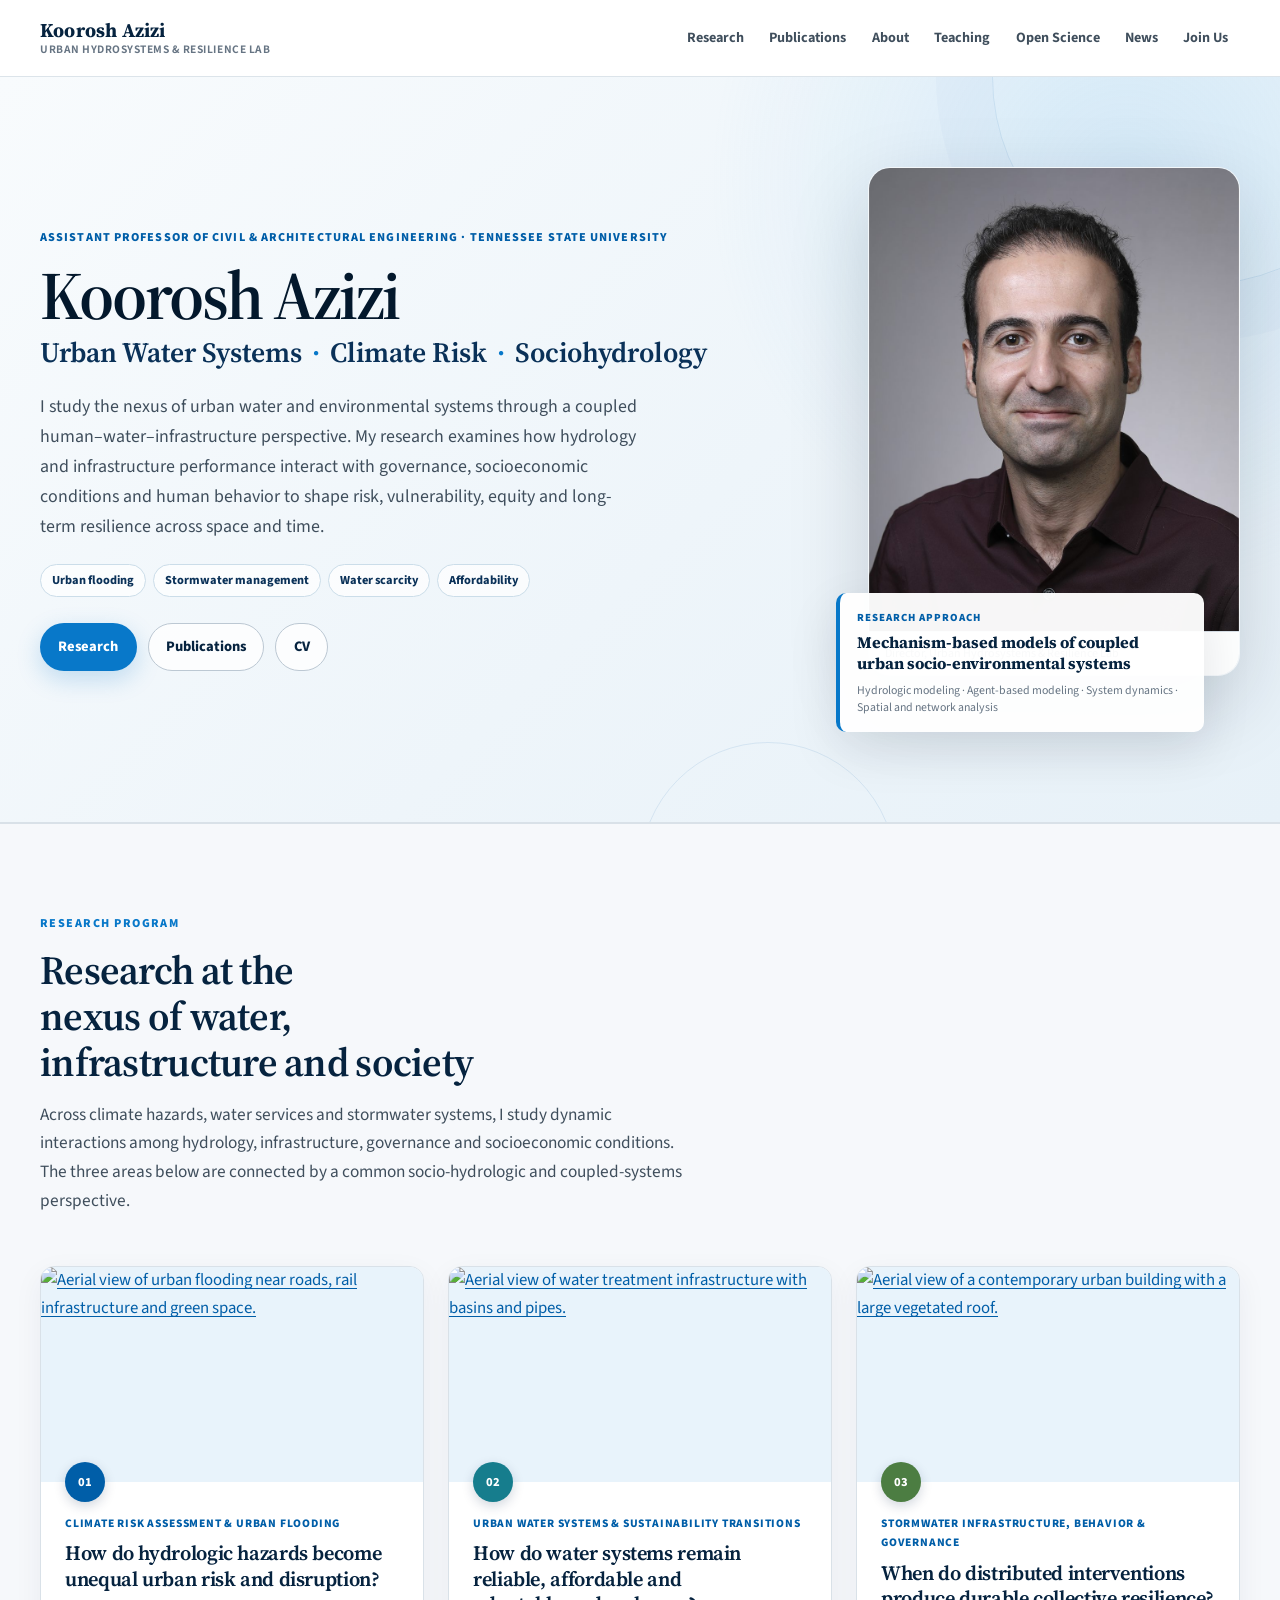
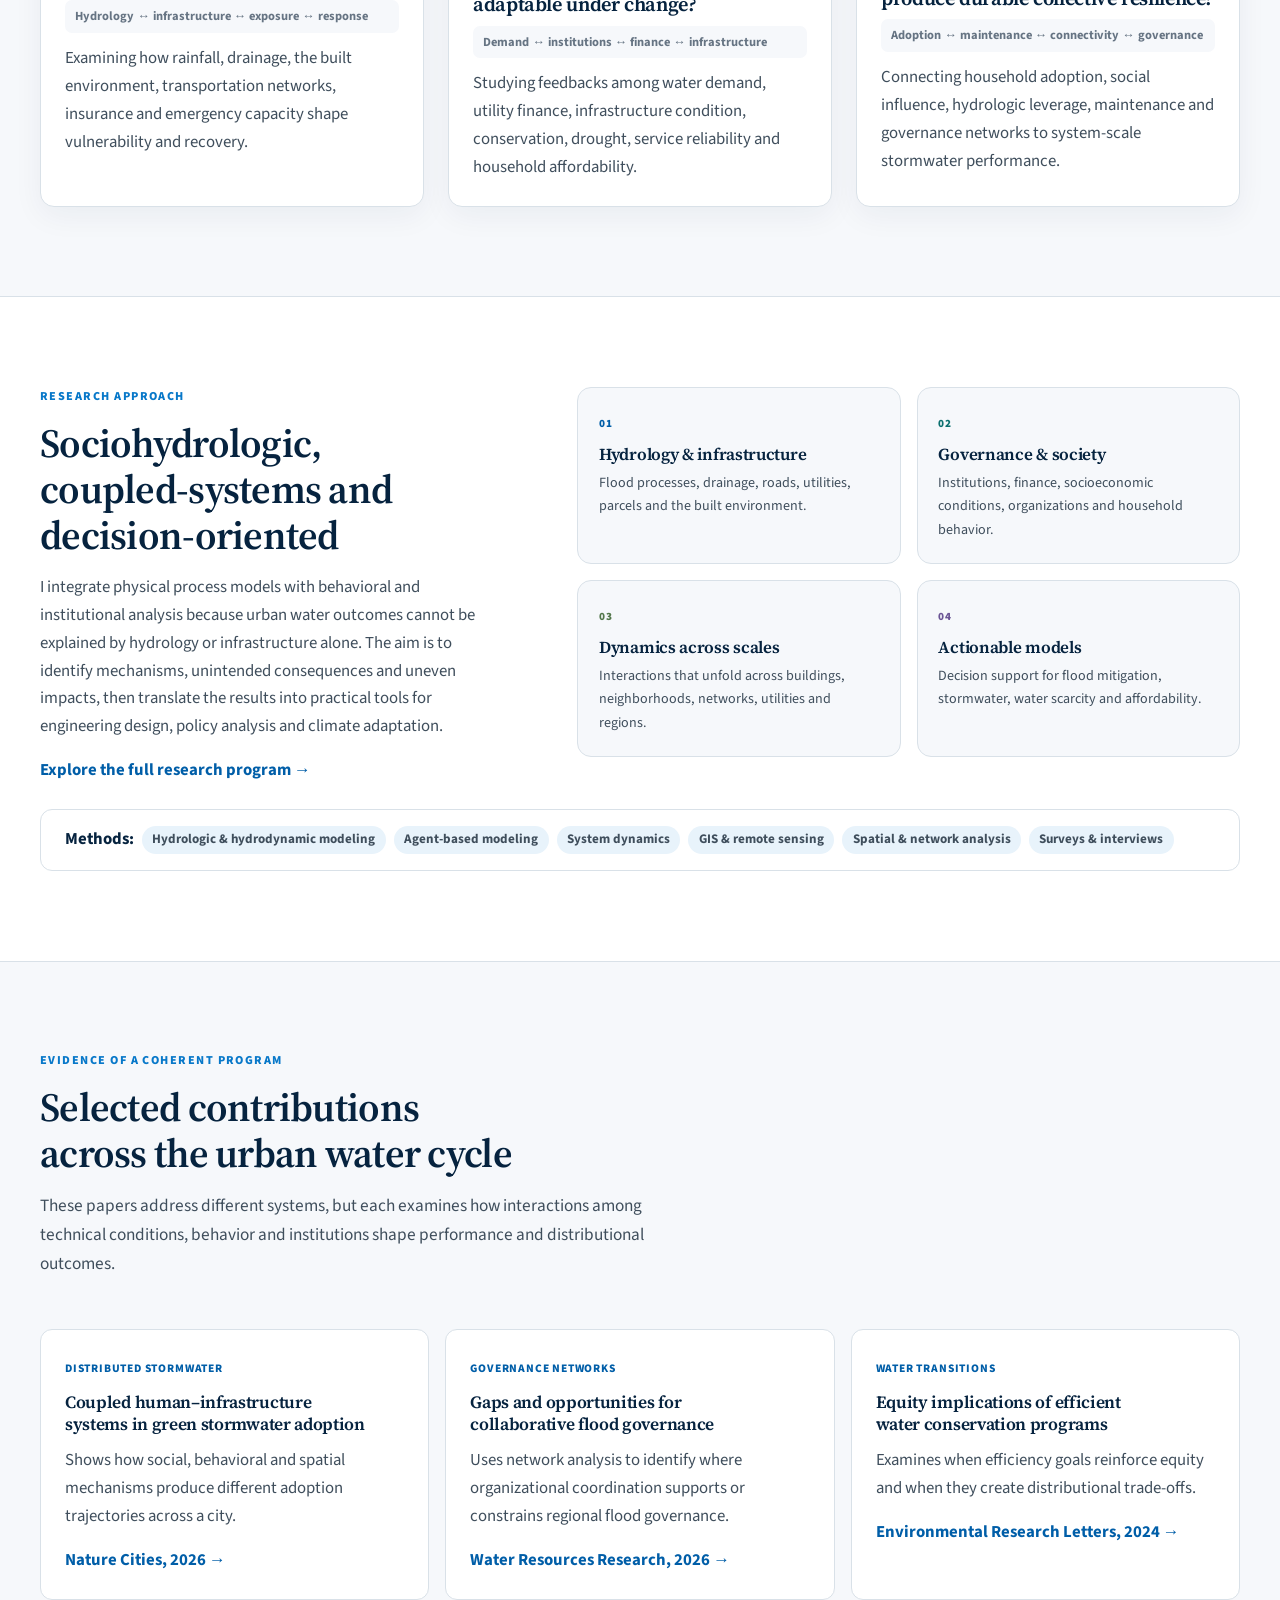
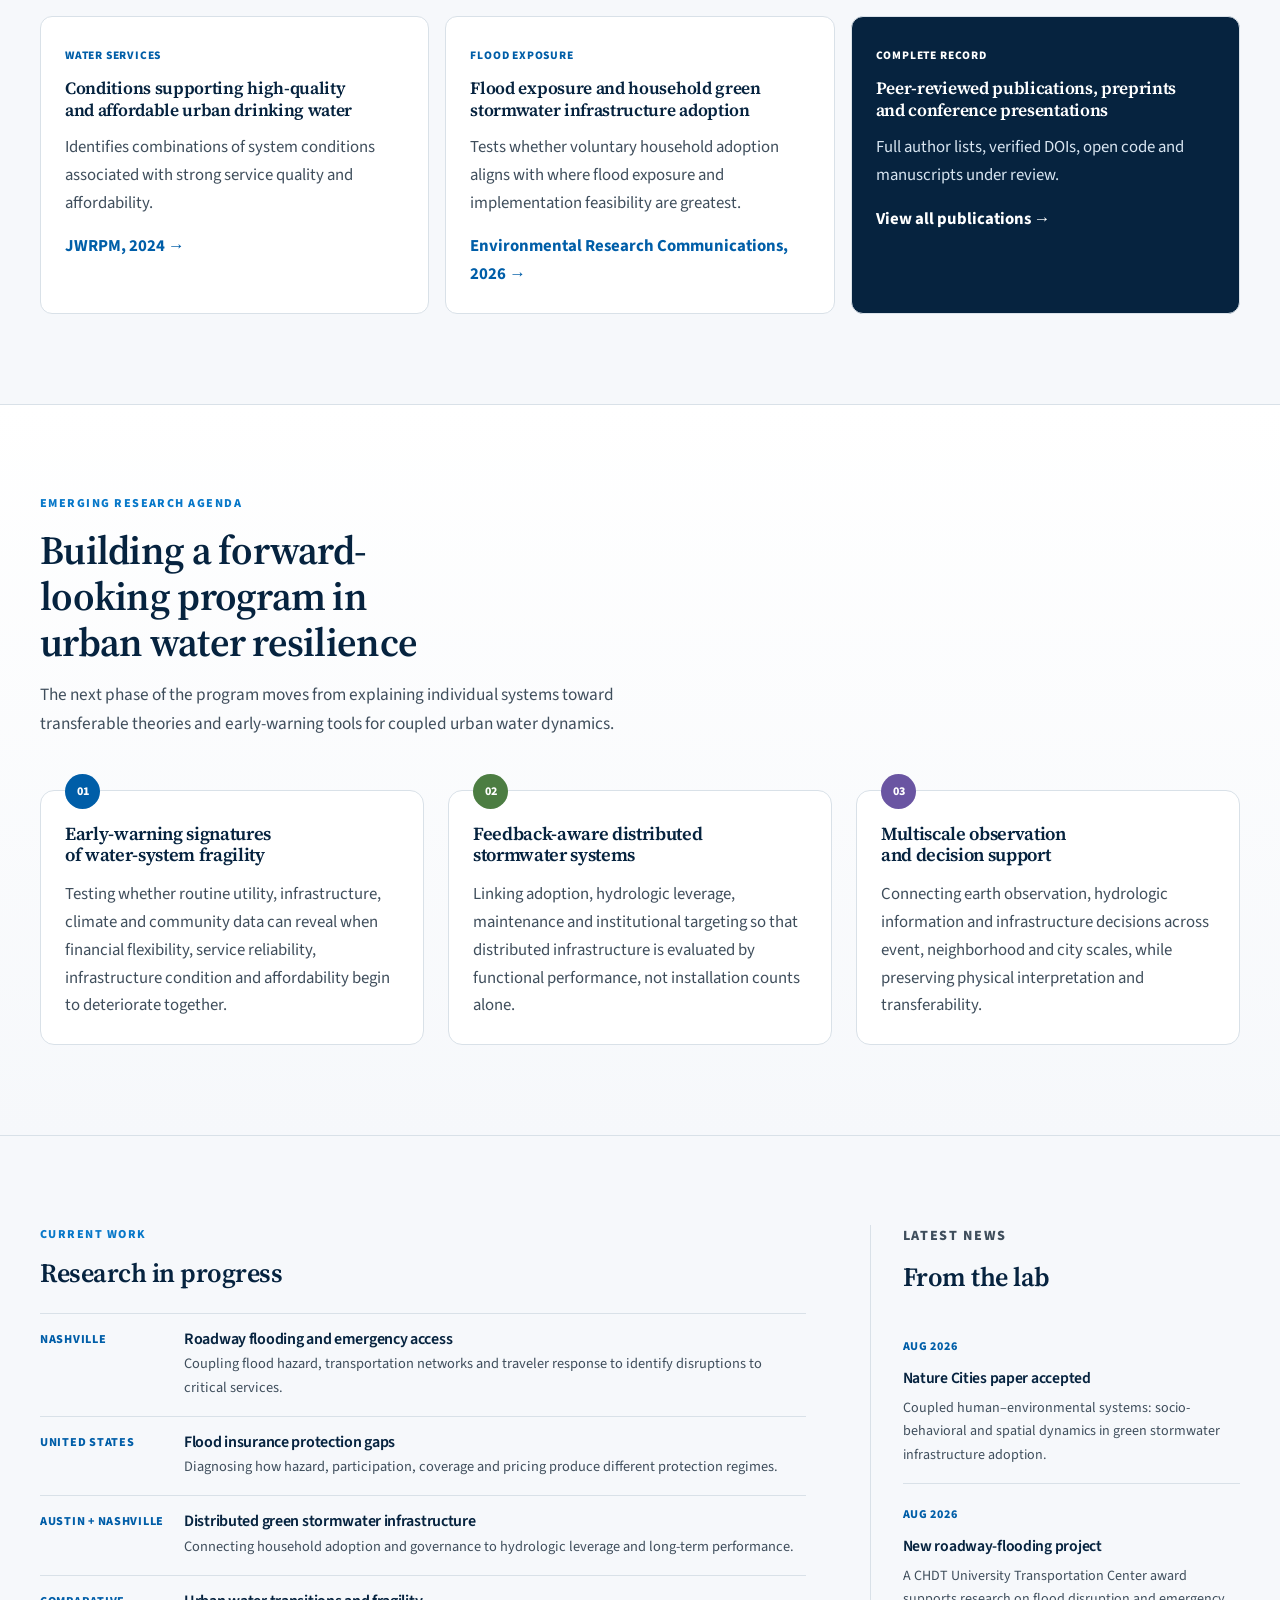
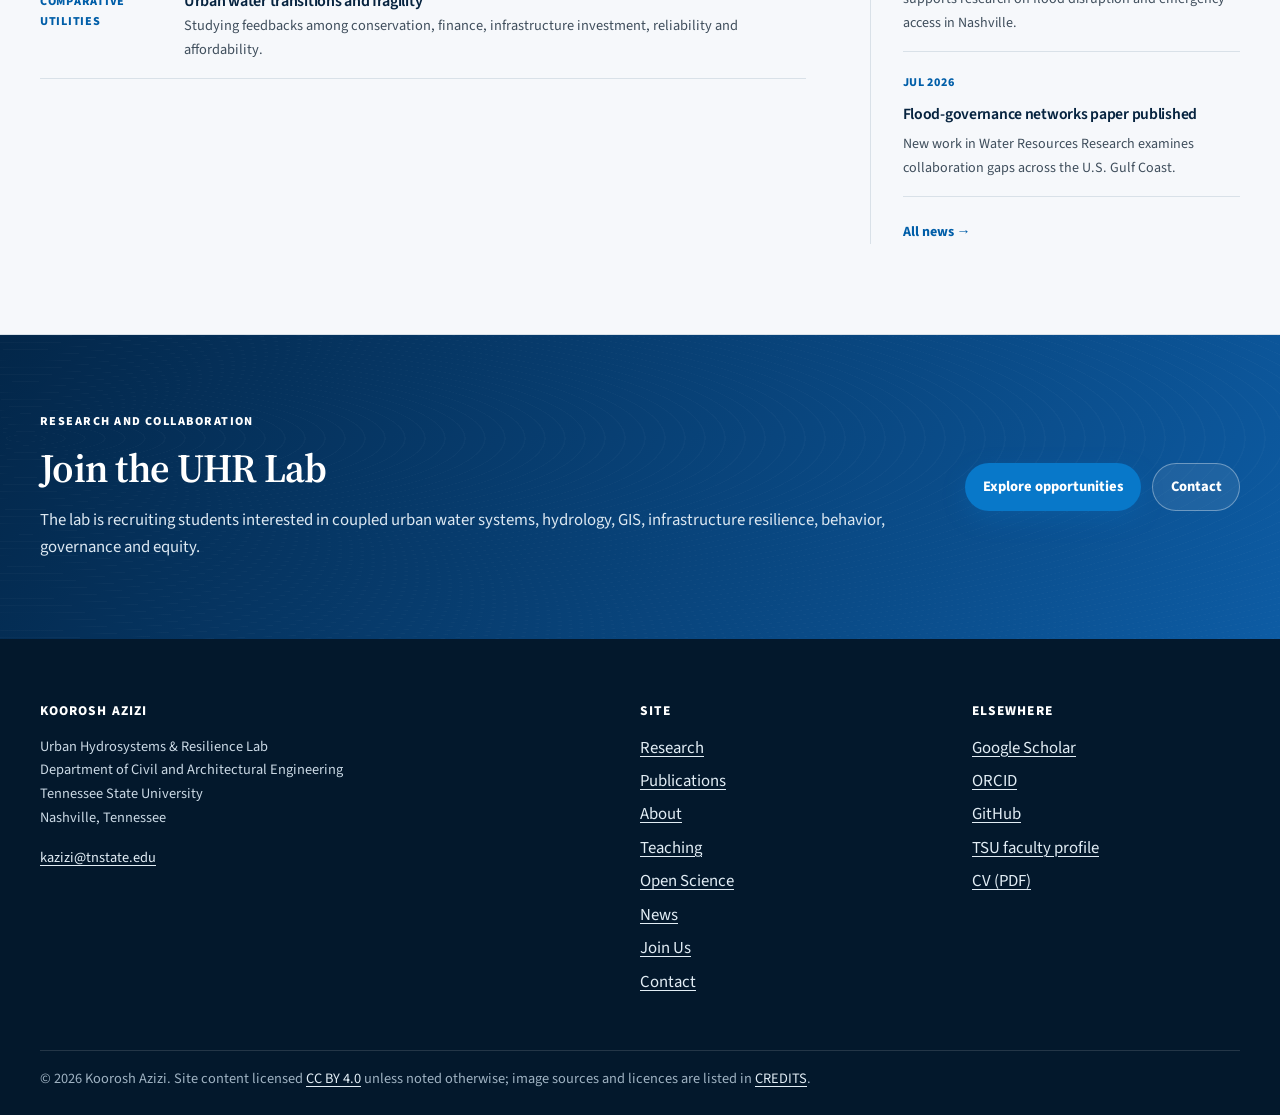
==== commit bd933dae: "Align website identity with TSU profile and refine layouts" ====
--- a/index.html
+++ b/index.html
@@ -1,388 +1,310 @@
 <!DOCTYPE html>
-<html lang="en" class="no-js">
+
+<html class="no-js" lang="en">
 <head>
-<meta charset="utf-8">
-<meta name="viewport" content="width=device-width, initial-scale=1">
-<title>Koorosh Azizi | Urban Water &amp; Climate-Resilience Systems | UHR Lab</title>
-<meta name="description" content="The Urban Hydrosystems &amp; Resilience Lab studies the gap between technical design and delivered performance in urban water and climate-resilience systems.">
-<link rel="canonical" href="https://koazizi.github.io/">
-<meta property="og:type" content="website">
-<meta property="og:site_name" content="Urban Hydrosystems &amp; Resilience Lab">
-<meta property="og:title" content="Koorosh Azizi | Urban Water &amp; Climate-Resilience Systems">
-<meta property="og:description" content="Research on coupled urban water systems, climate resilience, infrastructure performance, human behavior, governance and equity.">
-<meta property="og:url" content="https://koazizi.github.io/">
-<meta property="og:image" content="https://images.pexels.com/photos/28981891/pexels-photo-28981891.jpeg?auto=compress&amp;cs=tinysrgb&amp;w=1200">
-<meta property="og:image:width" content="1200">
-<meta property="og:image:height" content="630">
-<meta name="twitter:card" content="summary_large_image">
-<link rel="icon" href="/favicon.svg" type="image/svg+xml">
-<link rel="alternate icon" href="/favicon.ico">
-<link rel="apple-touch-icon" href="/apple-touch-icon.png">
-<link rel="preload" href="assets/fonts/SourceSerif4-var.woff2" as="font" type="font/woff2" crossorigin>
-<link rel="preload" href="assets/fonts/SourceSans3-var.woff2" as="font" type="font/woff2" crossorigin>
-<link rel="stylesheet" href="assets/css/site.css">
-<link rel="stylesheet" href="assets/css/refinement.css">
-<script type="application/ld+json">
-{
-  "@context":"https://schema.org",
-  "@graph":[
-    {"@type":"WebSite","@id":"https://koazizi.github.io/#website","url":"https://koazizi.github.io/","name":"Urban Hydrosystems & Resilience Lab","alternateName":["UHR Lab","Azizi Lab"],"publisher":{"@id":"https://koazizi.github.io/#lab"},"inLanguage":"en"},
-    {"@type":"ResearchOrganization","@id":"https://koazizi.github.io/#lab","name":"Urban Hydrosystems & Resilience Lab","alternateName":"UHR Lab","url":"https://koazizi.github.io/","parentOrganization":{"@type":"CollegeOrUniversity","name":"Tennessee State University","url":"https://www.tnstate.edu/"},"address":{"@type":"PostalAddress","streetAddress":"3500 John A. Merritt Boulevard","addressLocality":"Nashville","addressRegion":"TN","postalCode":"37209","addressCountry":"US"},"founder":{"@id":"https://koazizi.github.io/#person"}},
-    {"@type":"Person","@id":"https://koazizi.github.io/#person","name":"Koorosh Azizi","jobTitle":"Assistant Professor","email":"mailto:kazizi@tnstate.edu","image":"https://koazizi.github.io/assets/img/azizi-portrait.jpg","url":"https://koazizi.github.io/people.html","worksFor":{"@id":"https://koazizi.github.io/#lab"},"identifier":"https://orcid.org/0000-0002-0786-7323","sameAs":["https://orcid.org/0000-0002-0786-7323","https://scholar.google.com/citations?user=MXlzhmcAAAAJ&hl=en","https://github.com/Koazizi","https://www.tnstate.edu/cae/azizi.aspx"]}
+<meta charset="utf-8"/><!-- Google Search Console: add the verification meta tag here after property setup. -->
+<meta content="width=device-width, initial-scale=1" name="viewport"/>
+<title>Koorosh Azizi, Ph.D. | Urban Water Systems, Climate Risk &amp; Sociohydrology</title>
+<meta content="Koorosh Azizi is an Assistant Professor at Tennessee State University studying urban water and environmental systems, climate risk, sociohydrology, coupled human–water–infrastructure systems, equity and resilience." name="description"/>
+<link href="https://koazizi.github.io/" rel="canonical"/><link href="people.html" rel="author"/>
+<meta content="website" property="og:type"/>
+<meta content="Koorosh Azizi" property="og:site_name"/>
+<meta content="Koorosh Azizi, Ph.D. | Urban Water Systems, Climate Risk &amp; Sociohydrology" property="og:title"/>
+<meta content="Koorosh Azizi is an Assistant Professor at Tennessee State University studying urban water and environmental systems, climate risk, sociohydrology, coupled human–water–infrastructure systems, equity and resilience." property="og:description"/>
+<meta content="https://koazizi.github.io/" property="og:url"/>
+<meta content="https://koazizi.github.io/assets/og/og-default.png" property="og:image"/>
+<meta content="1200" property="og:image:width"/>
+<meta content="630" property="og:image:height"/>
+<meta content="summary_large_image" name="twitter:card"/>
+<link href="/favicon.svg" rel="icon" type="image/svg+xml"/>
+<link href="/favicon.ico" rel="alternate icon"/>
+<link href="/apple-touch-icon.png" rel="apple-touch-icon"/>
+<link as="font" crossorigin="" href="assets/fonts/SourceSerif4-var.woff2" rel="preload" type="font/woff2"/>
+<link as="font" crossorigin="" href="assets/fonts/SourceSans3-var.woff2" rel="preload" type="font/woff2"/>
+<link href="assets/css/site.css" rel="stylesheet"/>
+<link href="assets/css/refinement.css?v=20260813d" rel="stylesheet"/>
+<meta content="index,follow,max-image-preview:large,max-snippet:-1,max-video-preview:-1" name="robots"/><meta content="Koorosh Azizi" name="author"/><meta content="#06233f" name="theme-color"/><meta content="strict-origin-when-cross-origin" name="referrer"/><meta content="en_US" property="og:locale"/><meta content="Koorosh Azizi, Assistant Professor and director of the Urban Hydrosystems &amp; Resilience Lab" property="og:image:alt"/><meta content="Koorosh Azizi, Ph.D. | Urban Water Systems, Climate Risk &amp; Sociohydrology" name="twitter:title"/><meta content="Koorosh Azizi is an Assistant Professor at Tennessee State University studying urban water and environmental systems, climate risk, sociohydrology, coupled human–water–infrastructure systems, equity and resilience." name="twitter:description"/><meta content="https://koazizi.github.io/assets/og/og-default.png" name="twitter:image"/><meta content="Koorosh Azizi, Assistant Professor and director of the Urban Hydrosystems &amp; Resilience Lab" name="twitter:image:alt"/><link href="feed.xml" rel="alternate" title="Koorosh Azizi Research News" type="application/atom+xml"/><link href="manifest.webmanifest" rel="manifest"/><link crossorigin="anonymous" href="https://images.pexels.com" rel="preconnect"/><link href="//images.pexels.com" rel="dns-prefetch"/><script type="application/ld+json">{
+  "@context": "https://schema.org",
+  "@graph": [
+    {
+      "@type": "WebSite",
+      "@id": "https://koazizi.github.io/#website",
+      "url": "https://koazizi.github.io/",
+      "name": "Koorosh Azizi",
+      "alternateName": [
+        "Urban Hydrosystems & Resilience Lab",
+        "UHR Lab"
+      ],
+      "publisher": {
+        "@id": "https://koazizi.github.io/#person"
+      },
+      "inLanguage": "en-US"
+    },
+    {
+      "@type": "Person",
+      "@id": "https://koazizi.github.io/#person",
+      "name": "Koorosh Azizi",
+      "honorificSuffix": "Ph.D.",
+      "jobTitle": "Assistant Professor of Civil and Architectural Engineering",
+      "description": "Interdisciplinary water-resources scholar studying the nexus of urban water and environmental systems, climate risk, sociohydrology, coupled human–water–infrastructure systems, equity and resilience.",
+      "url": "https://koazizi.github.io/",
+      "image": "https://koazizi.github.io/assets/img/azizi-portrait.jpg",
+      "email": "mailto:kazizi@tnstate.edu",
+      "telephone": "+1-615-963-1867",
+      "identifier": "https://orcid.org/0000-0002-0786-7323",
+      "worksFor": {
+        "@type": "CollegeOrUniversity",
+        "name": "Tennessee State University",
+        "url": "https://www.tnstate.edu/"
+      },
+      "affiliation": {
+        "@id": "https://koazizi.github.io/#lab"
+      },
+      "alumniOf": [
+        {
+          "@type": "CollegeOrUniversity",
+          "name": "The University of Memphis"
+        },
+        {
+          "@type": "CollegeOrUniversity",
+          "name": "Shahid Beheshti University"
+        },
+        {
+          "@type": "CollegeOrUniversity",
+          "name": "Isfahan University of Technology"
+        }
+      ],
+      "sameAs": [
+        "https://orcid.org/0000-0002-0786-7323",
+        "https://scholar.google.com/citations?user=MXlzhmcAAAAJ&hl=en",
+        "https://github.com/Koazizi",
+        "https://www.tnstate.edu/cae/azizi.aspx",
+        "https://www.linkedin.com/in/koorosh-azizi-058367b2/",
+        "https://www.researchgate.net/profile/Koorosh-Azizi"
+      ],
+      "knowsAbout": [
+        "Urban Water Systems",
+        "Urban Flooding",
+        "Sociohydrology",
+        "Climate Risk Assessment",
+        "Coupled Human-Water-Infrastructure Systems",
+        "Human-Environment Interactions",
+        "Green Stormwater Infrastructure",
+        "Water Scarcity",
+        "Water Affordability",
+        "Network Governance",
+        "Urban Sustainability",
+        "Infrastructure Resilience"
+      ],
+      "alternateName": [
+        "Dr. Koorosh Azizi",
+        "Koorosh Azizi, Ph.D."
+      ]
+    },
+    {
+      "@type": "ResearchOrganization",
+      "@id": "https://koazizi.github.io/#lab",
+      "name": "Urban Hydrosystems & Resilience Lab",
+      "alternateName": "UHR Lab",
+      "url": "https://koazizi.github.io/",
+      "logo": "https://koazizi.github.io/apple-touch-icon.png",
+      "foundingDate": "2026",
+      "founder": {
+        "@id": "https://koazizi.github.io/#person"
+      },
+      "parentOrganization": {
+        "@type": "CollegeOrUniversity",
+        "name": "Tennessee State University",
+        "url": "https://www.tnstate.edu/"
+      },
+      "address": {
+        "@type": "PostalAddress",
+        "streetAddress": "3500 John A. Merritt Boulevard",
+        "addressLocality": "Nashville",
+        "addressRegion": "TN",
+        "postalCode": "37209",
+        "addressCountry": "US"
+      },
+      "email": "kazizi@tnstate.edu",
+      "telephone": "+1-615-963-1867"
+    },
+    {
+      "@type": "ProfilePage",
+      "@id": "https://koazizi.github.io/#webpage",
+      "url": "https://koazizi.github.io/",
+      "name": "Koorosh Azizi | Urban Water Systems & Climate Resilience",
+      "description": "Koorosh Azizi studies coupled human-water-infrastructure systems, urban flood risk, water services, climate resilience and equity at Tennessee State University.",
+      "isPartOf": {
+        "@id": "https://koazizi.github.io/#website"
+      },
+      "about": {
+        "@id": "https://koazizi.github.io/#person"
+      },
+      "primaryImageOfPage": {
+        "@type": "ImageObject",
+        "contentUrl": "https://koazizi.github.io/assets/og/og-default.png",
+        "width": 1200,
+        "height": 630
+      },
+      "dateModified": "2026-08-13",
+      "inLanguage": "en-US",
+      "mainEntity": {
+        "@id": "https://koazizi.github.io/#person"
+      }
+    }
   ]
-}
-</script>
-</head>
-<body>
+}</script></head>
+<body class="page-home">
 <a class="skip-link" href="#main">Skip to main content</a>
 <header class="site-header">
-  <div class="wrap site-header__inner">
-    <a class="brand" href="index.html">
-      <span class="brand__mark">UHR Lab</span>
-      <span class="brand__sub">Tennessee State University</span>
-    </a>
-    <button class="nav__toggle" type="button" aria-expanded="false" aria-controls="site-nav" hidden>Menu</button>
-    <nav class="nav" id="site-nav" aria-label="Main">
-      <ul class="nav__list">
-        <li><a class="nav__link" href="research.html">Research</a></li>
-        <li><a class="nav__link" href="publications.html">Publications</a></li>
-        <li><a class="nav__link" href="people.html">People</a></li>
-        <li><a class="nav__link" href="teaching.html">Teaching</a></li>
-        <li><a class="nav__link" href="research.html#open-science">Open Science</a></li>
-        <li><a class="nav__link" href="news.html">News</a></li>
-        <li><a class="nav__link" href="join.html">Join Us</a></li>
-      </ul>
-    </nav>
-  </div>
+<div class="wrap site-header__inner">
+<a class="brand" href="index.html"><span class="brand__mark">Koorosh Azizi</span><span class="brand__sub">Urban Hydrosystems &amp; Resilience Lab</span></a>
+<button aria-controls="site-nav" aria-expanded="false" class="nav__toggle" hidden="" type="button">Menu</button>
+<nav aria-label="Main" class="nav" id="site-nav">
+<ul class="nav__list">
+<li><a class="nav__link" href="research.html">Research</a></li>
+<li><a class="nav__link" href="publications.html">Publications</a></li>
+<li><a class="nav__link" href="people.html">About</a></li>
+<li><a class="nav__link" href="teaching.html">Teaching</a></li>
+<li><a class="nav__link" href="research.html#open-science">Open Science</a></li>
+<li><a class="nav__link" href="news.html">News</a></li>
+<li><a class="nav__link" href="join.html">Join Us</a></li>
+</ul>
+</nav>
+</div>
 </header>
-
 <main id="main">
-
-<section class="hero hero--pexels">
-  <div class="hero-photo-layer" aria-hidden="true">
-    <img src="https://images.pexels.com/photos/28981891/pexels-photo-28981891.jpeg?auto=compress&amp;cs=tinysrgb&amp;w=2200" alt="">
-  </div>
-  <div class="wrap hero-feature-grid">
-    <div class="hero-panel">
-      <p class="hero__kicker">Koorosh Azizi, Ph.D. &middot; Assistant Professor &middot; Tennessee State University</p>
-      <h1>From technical promise to delivered performance in urban water and climate-resilience systems.</h1>
-      <p class="hero__lede">
-        My research explains how hydrologic processes, infrastructure conditions, human behavior, finance and governance interact across space and time, and develops models and decision-support methods to improve reliability, resilience and equity.
-      </p>
-      <div class="btn-row">
-        <a class="btn btn--primary" href="research.html">Explore the research</a>
-        <a class="btn btn--ghost" href="join.html">Join the lab</a>
-      </div>
-      <p class="hero__credit">Nashville and the Cumberland River. Photo: Colon Freld/Pexels.</p>
-    </div>
-
-    <aside class="hero-sidecard" aria-label="Central research question">
-      <p class="hero-sidecard__eyebrow">Urban Hydrosystems &amp; Resilience Lab</p>
-      <h2>What determines whether an intervention actually delivers?</h2>
-      <p class="hero-sidecard__question">
-        Why do technically sound strategies lose performance when they encounter real hydrologic, spatial, behavioral, financial and institutional constraints?
-      </p>
-      <ul class="hero-sidecard__list">
-        <li><strong>Physical systems</strong><span>hydrology, hazards, infrastructure condition and connectivity</span></li>
-        <li><strong>Human systems</strong><span>behavior, affordability, capacity, perception and maintenance</span></li>
-        <li><strong>Institutional systems</strong><span>finance, governance networks, policy and coordination</span></li>
-      </ul>
-    </aside>
-  </div>
-</section>
-
-<section class="section identity-section">
-  <div class="wrap">
-    <div class="section-intro-grid">
-      <div class="section-head home-section-head">
-        <p class="eyebrow">Research identity</p>
-        <h2>Delivered performance emerges from a coupled system</h2>
-        <p>
-          A drainage design, conservation program, insurance policy or infrastructure investment does not operate alone. Its real value emerges from feedbacks among climate and hydrology, physical infrastructure, household capacity, institutional rules and organizational coordination.
-        </p>
-      </div>
-      <div class="central-question">
-        <span class="central-question__label">The unifying problem</span>
-        <p>How can cities close the distance between what an intervention is designed to achieve and what it continues to deliver across places, communities and time?</p>
-      </div>
-    </div>
-
-    <div class="coupled-framework" aria-label="Conceptual framework linking climate, infrastructure, people and institutions to delivered system performance">
-      <article class="framework-node framework-node--climate">
-        <div class="framework-node__icon" aria-hidden="true">H</div>
-        <h3>Climate &amp; hydrology</h3>
-        <p>Rainfall, drought, runoff, exposure and changing extremes</p>
-      </article>
-      <article class="framework-node framework-node--people">
-        <div class="framework-node__icon" aria-hidden="true">P</div>
-        <h3>People &amp; capacity</h3>
-        <p>Behavior, affordability, trust, local knowledge and maintenance</p>
-      </article>
-      <article class="framework-outcome">
-        <span>Emergent outcome</span>
-        <h3>Delivered system performance</h3>
-        <p>Reliability, resilience and equity</p>
-      </article>
-      <article class="framework-node framework-node--institutions">
-        <div class="framework-node__icon" aria-hidden="true">G</div>
-        <h3>Institutions &amp; governance</h3>
-        <p>Finance, policy, incentives, networks and coordination</p>
-      </article>
-      <article class="framework-node framework-node--infrastructure">
-        <div class="framework-node__icon" aria-hidden="true">I</div>
-        <h3>Infrastructure &amp; connectivity</h3>
-        <p>Condition, location, network structure and maintained function</p>
-      </article>
-      <p class="framework-note">The feedbacks unfold across parcels, neighborhoods, infrastructure networks and time.</p>
-    </div>
-  </div>
-</section>
-
+<section aria-labelledby="home-name" class="profile-hero">
+<div class="wrap profile-hero__grid">
+<div class="profile-hero__copy">
+<p class="profile-hero__eyebrow">Assistant Professor of Civil &amp; Architectural Engineering · Tennessee State University</p>
+<h1 id="home-name">Koorosh Azizi</h1>
+<p class="profile-hero__focus">Urban Water Systems <span>·</span> Climate Risk <span>·</span> Sociohydrology</p>
+<p class="profile-hero__lede">I study the nexus of urban water and environmental systems through a coupled human–water–infrastructure perspective. My research examines how hydrology and infrastructure performance interact with governance, socioeconomic conditions and human behavior to shape risk, vulnerability, equity and long-term resilience across space and time.</p>
+<div aria-label="Research applications" class="profile-hero__applications">
+<span>Urban flooding</span><span>Stormwater management</span><span>Water scarcity</span><span>Affordability</span>
+</div>
+<div class="btn-row">
+<a class="btn btn--primary" href="research.html">Research</a>
+<a class="btn btn--secondary" href="publications.html">Publications</a>
+<a class="btn btn--secondary" href="assets/cv/Koorosh_Azizi_CV_August_2026.pdf">CV</a>
+</div>
+</div>
+<div class="profile-hero__visual">
+<figure class="profile-hero__portrait">
+<img alt="Portrait of Koorosh Azizi." decoding="async" fetchpriority="high" height="1125" src="assets/img/azizi-portrait.jpg" width="900"/>
+<figcaption>Director, Urban Hydrosystems &amp; Resilience Lab</figcaption>
+</figure>
+<aside class="profile-hero__research-card">
+<span>Research approach</span>
+<strong>Mechanism-based models of coupled urban socio-environmental systems</strong>
+<p>Hydrologic modeling · Agent-based modeling · System dynamics · Spatial and network analysis</p>
+</aside>
+</div>
+</div>
+</section>
 <section class="section section--tint">
-  <div class="wrap">
-    <div class="section-head home-section-head">
-      <p class="eyebrow">Research program</p>
-      <h2>Three research fronts connected by the same scientific problem</h2>
-      <p>
-        The applications differ, but the underlying question is consistent: how do interacting physical, human and institutional systems alter what urban water investments actually deliver?
-      </p>
-    </div>
-
-    <div class="research-area-grid">
-      <article class="research-area-card">
-        <a class="research-area-card__image" href="research.html#theme-flood" aria-label="Climate hazards, infrastructure disruption and protection gaps">
-          <img src="https://images.pexels.com/photos/24705698/pexels-photo-24705698.jpeg?auto=compress&amp;cs=tinysrgb&amp;w=1200" alt="Aerial view of flooded urban streets and open space after a storm." loading="lazy">
-        </a>
-        <div class="research-area-card__body">
-          <span class="research-area-card__number">01</span>
-          <h3><a href="research.html#theme-flood">Climate hazards, infrastructure disruption &amp; protection gaps</a></h3>
-          <p>Tracing how floods and climate extremes become unequal consequences through roads, drainage, exposure, emergency access, insurance and community vulnerability.</p>
-          <a class="text-link" href="research.html#theme-flood">Explore this research front &rarr;</a>
-        </div>
-      </article>
-
-      <article class="research-area-card">
-        <a class="research-area-card__image" href="research.html#theme-water" aria-label="Urban water-system transitions, affordability and fragility">
-          <img src="https://images.pexels.com/photos/35425761/pexels-photo-35425761.jpeg?auto=compress&amp;cs=tinysrgb&amp;w=1200" alt="Aerial view of treatment basins and pipe infrastructure at a water utility facility." loading="lazy">
-        </a>
-        <div class="research-area-card__body">
-          <span class="research-area-card__number">02</span>
-          <h3><a href="research.html#theme-water">Urban water-system transitions, affordability &amp; fragility</a></h3>
-          <p>Explaining feedbacks among conservation, revenue, rates, infrastructure renewal, drought, service reliability and household affordability.</p>
-          <a class="text-link" href="research.html#theme-water">Explore this research front &rarr;</a>
-        </div>
-      </article>
-
-      <article class="research-area-card">
-        <a class="research-area-card__image" href="research.html#theme-stormwater" aria-label="Distributed infrastructure, adoption and collective performance">
-          <img src="https://images.pexels.com/photos/37720193/pexels-photo-37720193.jpeg?auto=compress&amp;cs=tinysrgb&amp;w=1200" alt="Aerial view of a modern building with a large vegetated green roof in a city." loading="lazy">
-        </a>
-        <div class="research-area-card__body">
-          <span class="research-area-card__number">03</span>
-          <h3><a href="research.html#theme-stormwater">Distributed infrastructure, adoption &amp; collective performance</a></h3>
-          <p>Studying when decentralized adoption, maintenance, hydrologic leverage and governance networks combine to produce durable system value.</p>
-          <a class="text-link" href="research.html#theme-stormwater">Explore this research front &rarr;</a>
-        </div>
-      </article>
-    </div>
-
-    <div class="crosscutting" aria-label="Cross-cutting research lenses">
-      <strong>Cross-cutting science:</strong>
-      <span>Coupled feedbacks</span>
-      <span>Spatiotemporal dynamics</span>
-      <span>Network governance</span>
-      <span>Decision-making under uncertainty</span>
-      <span>Equity as performance</span>
-    </div>
-  </div>
-</section>
-
-<section class="section">
-  <div class="wrap">
-    <div class="section-head home-section-head">
-      <p class="eyebrow">Selected contributions</p>
-      <h2>Mechanisms that connect the publication record</h2>
-      <p>Recent studies identify recurring mechanisms through which physical capacity, social response and institutional structure shape delivered outcomes.</p>
-    </div>
-
-    <div class="contribution-grid">
-      <article class="contribution-card">
-        <span class="contribution-card__label">Distributed stormwater</span>
-        <h3>Exposure and voluntary adoption do not automatically align</h3>
-        <p>Parcel feasibility, social and financial capacity, and program participation can place household green infrastructure away from locations of greatest flood exposure or hydrologic leverage.</p>
-        <a class="text-link" href="https://doi.org/10.1088/2515-7620/ae3ff0" rel="noopener">Environmental Research Communications &rarr;</a>
-      </article>
-
-      <article class="contribution-card">
-        <span class="contribution-card__label">Governance networks</span>
-        <h3>Formal responsibility does not guarantee collaborative capacity</h3>
-        <p>Flood governance depends on the actual network of preparation, response and information relationships, including the sectors and issues where coordination remains weak.</p>
-        <a class="text-link" href="https://doi.org/10.1029/2025WR041974" rel="noopener">Water Resources Research &rarr;</a>
-      </article>
-
-      <article class="contribution-card">
-        <span class="contribution-card__label">Water transitions</span>
-        <h3>Efficiency gains can redistribute costs and benefits</h3>
-        <p>Water conservation strategies can improve resource efficiency while creating affordability and distributional trade-offs that become visible only when utility and household outcomes are evaluated together.</p>
-        <a class="text-link" href="https://doi.org/10.1088/1748-9326/ad691a" rel="noopener">Environmental Research Letters &rarr;</a>
-      </article>
-
-      <article class="contribution-card">
-        <span class="contribution-card__label">Dynamic systems</span>
-        <h3>Institutions change how urban water systems respond to stress</h3>
-        <p>Infrastructure and supply challenges unfold through feedbacks among demand, organizational decisions and adaptive capacity rather than through physical scarcity alone.</p>
-        <a class="text-link" href="https://doi.org/10.1029/2023WR035565" rel="noopener">Water Resources Research &rarr;</a>
-      </article>
-    </div>
-  </div>
-</section>
-
+<div class="wrap">
+<div class="section-head identity-section-head">
+<p class="eyebrow">Research program</p>
+<h2>Research at the nexus of water, infrastructure and society</h2>
+<p>Across climate hazards, water services and stormwater systems, I study dynamic interactions among hydrology, infrastructure, governance and socioeconomic conditions. The three areas below are connected by a common socio-hydrologic and coupled-systems perspective.</p>
+</div>
+<div class="research-question-grid">
+<article class="research-question-card">
+<a class="research-question-card__image" href="research.html#theme-flood"><img alt="Aerial view of urban flooding near roads, rail infrastructure and green space." decoding="async" height="675" loading="lazy" src="https://images.pexels.com/photos/24705698/pexels-photo-24705698.jpeg?auto=compress&amp;cs=tinysrgb&amp;w=1200" width="1200"/></a>
+<div class="research-question-card__body"><span class="research-question-card__number">01</span><p class="research-question-card__label">Climate risk assessment &amp; urban flooding</p><h3><a href="research.html#theme-flood">How do hydrologic hazards become unequal urban risk and disruption?</a></h3><p class="research-question-card__mechanism">Hydrology ↔ infrastructure ↔ exposure ↔ response</p><p>Examining how rainfall, drainage, the built environment, transportation networks, insurance and emergency capacity shape vulnerability and recovery.</p></div>
+</article>
+<article class="research-question-card">
+<a class="research-question-card__image" href="research.html#theme-water"><img alt="Aerial view of water treatment infrastructure with basins and pipes." decoding="async" height="675" loading="lazy" src="https://images.pexels.com/photos/35425761/pexels-photo-35425761.jpeg?auto=compress&amp;cs=tinysrgb&amp;w=1200" width="1200"/></a>
+<div class="research-question-card__body"><span class="research-question-card__number">02</span><p class="research-question-card__label">Urban water systems &amp; sustainability transitions</p><h3><a href="research.html#theme-water">How do water systems remain reliable, affordable and adaptable under change?</a></h3><p class="research-question-card__mechanism">Demand ↔ institutions ↔ finance ↔ infrastructure</p><p>Studying feedbacks among water demand, utility finance, infrastructure condition, conservation, drought, service reliability and household affordability.</p></div>
+</article>
+<article class="research-question-card">
+<a class="research-question-card__image" href="research.html#theme-stormwater"><img alt="Aerial view of a contemporary urban building with a large vegetated roof." decoding="async" height="675" loading="lazy" src="https://images.pexels.com/photos/37720193/pexels-photo-37720193.jpeg?auto=compress&amp;cs=tinysrgb&amp;w=1200" width="1200"/></a>
+<div class="research-question-card__body"><span class="research-question-card__number">03</span><p class="research-question-card__label">Stormwater infrastructure, behavior &amp; governance</p><h3><a href="research.html#theme-stormwater">When do distributed interventions produce durable collective resilience?</a></h3><p class="research-question-card__mechanism">Adoption ↔ maintenance ↔ connectivity ↔ governance</p><p>Connecting household adoption, social influence, hydrologic leverage, maintenance and governance networks to system-scale stormwater performance.</p></div>
+</article>
+</div>
+</div>
+</section>
+<section class="section research-approach-section">
+<div class="wrap">
+<div class="research-approach-layout">
+<div class="research-approach-copy">
+<p class="eyebrow">Research approach</p>
+<h2>Sociohydrologic, coupled-systems and decision-oriented</h2>
+<p>I integrate physical process models with behavioral and institutional analysis because urban water outcomes cannot be explained by hydrology or infrastructure alone. The aim is to identify mechanisms, unintended consequences and uneven impacts, then translate the results into practical tools for engineering design, policy analysis and climate adaptation.</p>
+<a class="text-link" href="research.html">Explore the full research program →</a>
+</div>
+<div class="research-approach-grid">
+<article><span>01</span><h3>Hydrology &amp; infrastructure</h3><p>Flood processes, drainage, roads, utilities, parcels and the built environment.</p></article>
+<article><span>02</span><h3>Governance &amp; society</h3><p>Institutions, finance, socioeconomic conditions, organizations and household behavior.</p></article>
+<article><span>03</span><h3>Dynamics across scales</h3><p>Interactions that unfold across buildings, neighborhoods, networks, utilities and regions.</p></article>
+<article><span>04</span><h3>Actionable models</h3><p>Decision support for flood mitigation, stormwater, water scarcity and affordability.</p></article>
+</div>
+</div>
+<div class="method-ribbon"><strong>Methods:</strong><span>Hydrologic &amp; hydrodynamic modeling</span><span>Agent-based modeling</span><span>System dynamics</span><span>GIS &amp; remote sensing</span><span>Spatial &amp; network analysis</span><span>Surveys &amp; interviews</span></div>
+</div>
+</section>
 <section class="section section--tint">
-  <div class="wrap">
-    <div class="section-head home-section-head">
-      <p class="eyebrow">Emerging research agenda</p>
-      <h2>Building the next stage of the program</h2>
-      <p>The current agenda extends the published record toward predictive and decision-support frameworks for coupled infrastructure systems.</p>
-    </div>
-
-    <div class="agenda-grid">
-      <article class="agenda-card">
-        <span class="agenda-card__label">Hazard to access</span>
-        <h3>Roadway flooding and emergency access</h3>
-        <p>Coupling flood hazard, transportation-network structure and traveler response to identify when critical destinations become unreachable across Nashville.</p>
-      </article>
-      <article class="agenda-card">
-        <span class="agenda-card__label">Installation to protection</span>
-        <h3>Distributed infrastructure under changing storm regimes</h3>
-        <p>Linking adoption, maintenance and hydrologic connectivity to distinguish counted installations from durable, system-scale protection.</p>
-      </article>
-      <article class="agenda-card">
-        <span class="agenda-card__label">Performance to fragility</span>
-        <h3>Early warning in coupled urban water systems</h3>
-        <p>Testing whether routine utility, climate, infrastructure and community data reveal when reliability, financial flexibility and affordability begin to deteriorate together.</p>
-      </article>
-    </div>
-  </div>
-</section>
-
-<section class="section">
-  <div class="wrap home-two-column">
-    <div>
-      <div class="section-head compact-head">
-        <p class="eyebrow">Selected publications</p>
-        <h2>Recent papers</h2>
-      </div>
-      <div class="featured-pubs">
-        <article>
-          <span class="pub-year-badge">2026</span>
-          <div>
-            <h3><a href="publications.html">Coupled human-environmental systems: socio-behavioral and spatial dynamics in green stormwater infrastructure adoption</a></h3>
-            <p><em>Nature Cities</em>, accepted August 2026</p>
-          </div>
-        </article>
-        <article>
-          <span class="pub-year-badge">2026</span>
-          <div>
-            <h3><a href="https://doi.org/10.1029/2025WR041974" rel="noopener">Gaps and opportunities for collaborative flood governance</a></h3>
-            <p><em>Water Resources Research</em>, network-analytic insights from the U.S. Gulf Coast</p>
-          </div>
-        </article>
-        <article>
-          <span class="pub-year-badge">2026</span>
-          <div>
-            <h3><a href="https://doi.org/10.1088/2515-7620/ae3ff0" rel="noopener">Flood exposure and household green stormwater infrastructure adoption</a></h3>
-            <p><em>Environmental Research Communications</em>, parcel-level exposure, feasibility and adoption</p>
-          </div>
-        </article>
-        <article>
-          <span class="pub-year-badge">2025</span>
-          <div>
-            <h3><a href="https://doi.org/10.1061/JWRMD5.WRENG-6523" rel="noopener">Balancing effectiveness and equity in sustainable water management transitions</a></h3>
-            <p><em>Journal of Water Resources Planning and Management</em>, Miami-Dade case study</p>
-          </div>
-        </article>
-      </div>
-      <p class="mt-5"><a class="text-link" href="publications.html">View the complete publication record &rarr;</a></p>
-    </div>
-
-    <aside class="latest-news-panel">
-      <div class="section-head compact-head">
-        <p class="eyebrow">Latest news</p>
-        <h2>From the lab</h2>
-      </div>
-      <article>
-        <time datetime="2026-08">August 2026</time>
-        <h3>Nature Cities paper accepted</h3>
-        <p>The paper on socio-behavioral and spatial dynamics in green stormwater infrastructure adoption was accepted in August 2026.</p>
-      </article>
-      <article>
-        <time datetime="2026-08">August 2026</time>
-        <h3>New Nashville roadway-flooding project</h3>
-        <p>A CHDT University Transportation Center award supports research on roadway flooding and emergency access.</p>
-      </article>
-      <article>
-        <time datetime="2026-07">July 2026</time>
-        <h3>Flood-governance networks paper published</h3>
-        <p>The new <em>Water Resources Research</em> paper examines gaps and opportunities in Gulf Coast collaboration networks.</p>
-      </article>
-      <p class="mt-5"><a class="text-link" href="news.html">All news &rarr;</a></p>
-    </aside>
-  </div>
-</section>
-
+<div class="wrap">
+<div class="section-head identity-section-head"><p class="eyebrow">Evidence of a coherent program</p><h2>Selected contributions across the urban water cycle</h2><p>These papers address different systems, but each examines how interactions among technical conditions, behavior and institutions shape performance and distributional outcomes.</p></div>
+<div class="contribution-grid">
+<article class="contribution-card"><span>Distributed stormwater</span><h3>Coupled human–infrastructure systems in green stormwater adoption</h3><p>Shows how social, behavioral and spatial mechanisms produce different adoption trajectories across a city.</p><a href="publications.html">Nature Cities, 2026 →</a></article>
+<article class="contribution-card"><span>Governance networks</span><h3>Gaps and opportunities for collaborative flood governance</h3><p>Uses network analysis to identify where organizational coordination supports or constrains regional flood governance.</p><a href="https://doi.org/10.1029/2025WR041974" rel="noopener">Water Resources Research, 2026 →</a></article>
+<article class="contribution-card"><span>Water transitions</span><h3>Equity implications of efficient water conservation programs</h3><p>Examines when efficiency goals reinforce equity and when they create distributional trade-offs.</p><a href="https://doi.org/10.1088/1748-9326/ad691a" rel="noopener">Environmental Research Letters, 2024 →</a></article>
+<article class="contribution-card"><span>Water services</span><h3>Conditions supporting high-quality and affordable urban drinking water</h3><p>Identifies combinations of system conditions associated with strong service quality and affordability.</p><a href="https://doi.org/10.1061/JWRMD5.WRENG-6289" rel="noopener">JWRPM, 2024 →</a></article>
+<article class="contribution-card"><span>Flood exposure</span><h3>Flood exposure and household green stormwater infrastructure adoption</h3><p>Tests whether voluntary household adoption aligns with where flood exposure and implementation feasibility are greatest.</p><a href="https://doi.org/10.1088/2515-7620/ae3ff0" rel="noopener">Environmental Research Communications, 2026 →</a></article>
+<article class="contribution-card contribution-card--link"><span>Complete record</span><h3>Peer-reviewed publications, preprints and conference presentations</h3><p>Full author lists, verified DOIs, open code and manuscripts under review.</p><a href="publications.html">View all publications →</a></article>
+</div>
+</div>
+</section>
+<section class="section future-agenda-section">
+<div class="wrap">
+<div class="section-head identity-section-head"><p class="eyebrow">Emerging research agenda</p><h2>Building a forward-looking program in urban water resilience</h2><p>The next phase of the program moves from explaining individual systems toward transferable theories and early-warning tools for coupled urban water dynamics.</p></div>
+<div class="future-grid">
+<article><span>01</span><h3>Early-warning signatures of water-system fragility</h3><p>Testing whether routine utility, infrastructure, climate and community data can reveal when financial flexibility, service reliability, infrastructure condition and affordability begin to deteriorate together.</p></article>
+<article><span>02</span><h3>Feedback-aware distributed stormwater systems</h3><p>Linking adoption, hydrologic leverage, maintenance and institutional targeting so that distributed infrastructure is evaluated by functional performance, not installation counts alone.</p></article>
+<article><span>03</span><h3>Multiscale observation and decision support</h3><p>Connecting earth observation, hydrologic information and infrastructure decisions across event, neighborhood and city scales, while preserving physical interpretation and transferability.</p></article>
+</div>
+</div>
+</section>
+<section class="section section--tint">
+<div class="wrap home-two-column">
+<div>
+<div class="section-head compact-head"><p class="eyebrow">Current work</p><h2>Research in progress</h2></div>
+<div class="current-work-list">
+<article><span>Nashville</span><div><h3>Roadway flooding and emergency access</h3><p>Coupling flood hazard, transportation networks and traveler response to identify disruptions to critical services.</p></div></article>
+<article><span>United States</span><div><h3>Flood insurance protection gaps</h3><p>Diagnosing how hazard, participation, coverage and pricing produce different protection regimes.</p></div></article>
+<article><span>Austin + Nashville</span><div><h3>Distributed green stormwater infrastructure</h3><p>Connecting household adoption and governance to hydrologic leverage and long-term performance.</p></div></article>
+<article><span>Comparative utilities</span><div><h3>Urban water transitions and fragility</h3><p>Studying feedbacks among conservation, finance, infrastructure investment, reliability and affordability.</p></div></article>
+</div>
+</div>
+<aside class="latest-news-panel">
+<div class="section-head compact-head"><p class="eyebrow">Latest news</p><h2>From the lab</h2></div>
+<article><time datetime="2026-08">Aug 2026</time><h3><em>Nature Cities</em> paper accepted</h3><p>Coupled human–environmental systems: socio-behavioral and spatial dynamics in green stormwater infrastructure adoption.</p></article>
+<article><time datetime="2026-08">Aug 2026</time><h3>New roadway-flooding project</h3><p>A CHDT University Transportation Center award supports research on flood disruption and emergency access in Nashville.</p></article>
+<article><time datetime="2026-07">Jul 2026</time><h3>Flood-governance networks paper published</h3><p>New work in <em>Water Resources Research</em> examines collaboration gaps across the U.S. Gulf Coast.</p></article>
+<p class="mt-5"><a class="text-link" href="news.html">All news →</a></p>
+</aside>
+</div>
+</section>
 <section class="band band--strong">
-  <div class="wrap band__grid">
-    <div>
-      <p class="eyebrow">Prospective students</p>
-      <h2>Join the UHR Lab</h2>
-      <p class="mb-0">The lab is recruiting students interested in urban water systems, hydrology, infrastructure resilience, GIS, coupled-systems modeling, governance and environmental data science.</p>
-    </div>
-    <div class="btn-row">
-      <a class="btn btn--primary" href="join.html">Explore opportunities</a>
-      <a class="btn btn--ghost" href="contact.html">Contact</a>
-    </div>
-  </div>
-</section>
-
+<div class="wrap band__grid">
+<div><p class="eyebrow">Research and collaboration</p><h2>Join the UHR Lab</h2><p class="mb-0">The lab is recruiting students interested in coupled urban water systems, hydrology, GIS, infrastructure resilience, behavior, governance and equity.</p></div>
+<div class="btn-row"><a class="btn btn--primary" href="join.html">Explore opportunities</a><a class="btn btn--ghost" href="contact.html">Contact</a></div>
+</div>
+</section>
 </main>
-
 <footer class="site-footer">
-  <div class="wrap">
-    <div class="site-footer__grid">
-      <div>
-        <h2>Urban Hydrosystems &amp; Resilience Lab</h2>
-        <p>Department of Civil and Architectural Engineering<br>Tennessee State University<br>3500 John A. Merritt Blvd, Nashville, TN 37209</p>
-        <p><a href="mailto:kazizi@tnstate.edu">kazizi@tnstate.edu</a></p>
-      </div>
-      <div>
-        <h2>Site</h2>
-        <ul>
-          <li><a href="research.html">Research</a></li>
-          <li><a href="publications.html">Publications</a></li>
-          <li><a href="people.html">People</a></li>
-          <li><a href="teaching.html">Teaching</a></li>
-          <li><a href="research.html#open-science">Open Science</a></li>
-          <li><a href="news.html">News</a></li>
-          <li><a href="join.html">Join Us</a></li>
-          <li><a href="contact.html">Contact</a></li>
-        </ul>
-      </div>
-      <div>
-        <h2>Elsewhere</h2>
-        <ul>
-          <li><a href="https://scholar.google.com/citations?user=MXlzhmcAAAAJ&amp;hl=en" rel="noopener">Google Scholar</a></li>
-          <li><a href="https://orcid.org/0000-0002-0786-7323" rel="noopener">ORCID</a></li>
-          <li><a href="https://github.com/Koazizi" rel="noopener">GitHub</a></li>
-          <li><a href="https://www.tnstate.edu/cae/azizi.aspx" rel="noopener">TSU faculty profile</a></li>
-          <li><a href="assets/cv/Koorosh_Azizi_CV_August_2026.pdf">CV (PDF)</a></li>
-        </ul>
-      </div>
-    </div>
-    <div class="site-footer__legal">
-      <p>&copy; 2026 Koorosh Azizi. Site content licensed <a href="https://creativecommons.org/licenses/by/4.0/" rel="noopener license">CC BY 4.0</a> unless noted otherwise; image sources and licences are listed in <a href="assets/img/CREDITS.md">CREDITS</a>. The lab is affiliated with Tennessee State University; the university is not responsible for the content of this site.</p>
-    </div>
-  </div>
+<div class="wrap">
+<div class="site-footer__grid">
+<div><h2>Koorosh Azizi</h2><p>Urban Hydrosystems &amp; Resilience Lab<br/>Department of Civil and Architectural Engineering<br/>Tennessee State University<br/>Nashville, Tennessee</p><p><a href="mailto:kazizi@tnstate.edu">kazizi@tnstate.edu</a></p></div>
+<div><h2>Site</h2><ul><li><a href="research.html">Research</a></li><li><a href="publications.html">Publications</a></li><li><a href="people.html">About</a></li><li><a href="teaching.html">Teaching</a></li><li><a href="research.html#open-science">Open Science</a></li><li><a href="news.html">News</a></li><li><a href="join.html">Join Us</a></li><li><a href="contact.html">Contact</a></li></ul></div>
+<div><h2>Elsewhere</h2><ul><li><a href="https://scholar.google.com/citations?user=MXlzhmcAAAAJ&amp;hl=en" rel="me noopener">Google Scholar</a></li><li><a href="https://orcid.org/0000-0002-0786-7323" rel="me noopener">ORCID</a></li><li><a href="https://github.com/Koazizi" rel="me noopener">GitHub</a></li><li><a href="https://www.tnstate.edu/cae/azizi.aspx" rel="me noopener">TSU faculty profile</a></li><li><a href="assets/cv/Koorosh_Azizi_CV_August_2026.pdf">CV (PDF)</a></li></ul></div>
+</div>
+<div class="site-footer__legal"><p>© 2026 Koorosh Azizi. Site content licensed <a href="https://creativecommons.org/licenses/by/4.0/" rel="noopener license">CC BY 4.0</a> unless noted otherwise; image sources and licences are listed in <a href="assets/img/CREDITS.md">CREDITS</a>.</p></div>
+</div>
 </footer>
-<script src="assets/js/nav.js" defer></script>
+<script defer="" src="assets/js/nav.js"></script>
 </body>
 </html>
--- a/assets/css/site.css
+++ b/assets/css/site.css
@@ -1,1065 +1,395 @@
-/* ==========================================================================
-   Urban Hydrosystems & Resilience Lab — Tennessee State University
-   Design system: "Institutional Serif"
-   Source Serif 4 (headings) + Source Sans 3 (body), TSU Reflex Blue accent.
-   Hand-written, no build step, no external requests.
+/* ========================================================================== 
+   Koorosh Azizi | Urban Hydrosystems & Resilience Lab
+   Professional academic design system, August 2026
    ========================================================================== */
-
-/* --------------------------------------------------------------------------
-   1. Fonts (self-hosted, SIL OFL, latin subset, variable)
-   -------------------------------------------------------------------------- */
 
 @font-face {
   font-family: "Source Sans 3";
-  src: url("../fonts/SourceSans3-var.woff2") format("woff2-variations"),
-       url("../fonts/SourceSans3-var.woff2") format("woff2");
+  src: url("../fonts/SourceSans3-var.woff2") format("woff2");
   font-weight: 200 900;
   font-style: normal;
   font-display: swap;
 }
 @font-face {
-  font-family: "Source Sans 3";
-  src: url("../fonts/SourceSans3-var-italic.woff2") format("woff2-variations"),
-       url("../fonts/SourceSans3-var-italic.woff2") format("woff2");
-  font-weight: 200 900;
-  font-style: italic;
-  font-display: swap;
-}
-@font-face {
   font-family: "Source Serif 4";
-  src: url("../fonts/SourceSerif4-var.woff2") format("woff2-variations"),
-       url("../fonts/SourceSerif4-var.woff2") format("woff2");
+  src: url("../fonts/SourceSerif4-var.woff2") format("woff2");
   font-weight: 200 900;
   font-style: normal;
   font-display: swap;
 }
-@font-face {
-  font-family: "Source Serif 4";
-  src: url("../fonts/SourceSerif4-var-italic.woff2") format("woff2-variations"),
-       url("../fonts/SourceSerif4-var-italic.woff2") format("woff2");
-  font-weight: 200 900;
-  font-style: italic;
-  font-display: swap;
-}
-
-/* --------------------------------------------------------------------------
-   2. Tokens
-   Colour is anchored to Tennessee State University's official digital palette.
-   Contrast ratios are noted; every text pair passes WCAG AA, most pass AAA.
-   -------------------------------------------------------------------------- */
 
 :root {
-  /* brand */
-  --tsu-blue:    #00539f;  /* Reflex Blue — 7.67:1 on white (AAA) */
-  --tsu-navy:    #003366;  /* 12.61:1 on white */
-  --tsu-deep:    #002447;  /* reversed bands: white on this is 15.63:1 */
-  --tsu-light:   #51a5e8;  /* borders + hovers only — fails as text on white */
-
-  /* ink */
-  --ink:         #1a1a1a;  /* 17.4:1 on white */
-  --ink-muted:   #4a5568;  /* 7.53:1 on white */
-  --ink-faint:   #6b7280;  /* 5.13:1 on white — small labels only */
-  --ink-invert:  #ffffff;
-
-  /* ground */
-  --bg:          #ffffff;
-  --bg-tint:     #eaf1f8;  /* TSU blue on this = 6.73:1 */
-  --bg-subtle:   #f7f9fb;
-  --bg-deep:     var(--tsu-deep);
-
-  /* lines */
-  --rule:        #dde1e6;
-  --rule-strong: #c3ccd6;
-
-  /* type */
+  --navy-950: #03182c;
+  --navy-900: #06233f;
+  --navy-800: #0a3158;
+  --blue-700: #005ea8;
+  --blue-600: #0878c9;
+  --blue-300: #86c5ee;
+  --blue-100: #e8f3fb;
+  --teal-700: #0c706f;
+  --teal-100: #e7f5f4;
+  --green-700: #52764a;
+  --green-100: #eef5eb;
+  --purple-700: #6b5595;
+  --purple-100: #f2eef9;
+  --gold-600: #9a680e;
+  --gold-100: #fbf4e6;
+
+  --ink: #17212b;
+  --ink-2: #3f4e5c;
+  --ink-3: #667483;
+  --paper: #ffffff;
+  --paper-2: #f6f8fb;
+  --paper-3: #edf2f6;
+  --line: #d9e1e8;
+  --line-strong: #bcc8d3;
+  --shadow-sm: 0 1px 2px rgba(3,24,44,.04), 0 8px 22px rgba(3,24,44,.05);
+  --shadow-md: 0 18px 50px rgba(3,24,44,.10);
+  --shadow-lg: 0 28px 80px rgba(3,24,44,.17);
+
   --serif: "Source Serif 4", Georgia, "Times New Roman", serif;
-  --sans:  "Source Sans 3", -apple-system, BlinkMacSystemFont, "Segoe UI", Arial, sans-serif;
-
-  /* spacing scale */
-  --s1: 4px;   --s2: 8px;   --s3: 12px;  --s4: 16px;  --s5: 24px;
-  --s6: 32px;  --s7: 48px;  --s8: 64px;  --s9: 96px;  --s10: 128px;
-
-  /* measure */
-  --w-prose: 68ch;
-  --w-list:  820px;
-  --w-wide:  1120px;
-
-  --radius: 4px;
-  --focus:  var(--tsu-blue);
-}
-
-/* --------------------------------------------------------------------------
-   3. Reset and base
-   -------------------------------------------------------------------------- */
+  --sans: "Source Sans 3", Inter, -apple-system, BlinkMacSystemFont, "Segoe UI", Arial, sans-serif;
+  --wrap: 1200px;
+  --measure: 70ch;
+  --radius-sm: 8px;
+  --radius-md: 14px;
+  --radius-lg: 24px;
+  --s1: .25rem;
+  --s2: .5rem;
+  --s3: .75rem;
+  --s4: 1rem;
+  --s5: 1.5rem;
+  --s6: 2rem;
+  --s7: 3rem;
+  --s8: 4rem;
+  --s9: 6rem;
+
+  /* Compatibility aliases used by the refinement layer. */
+  --tsu-blue: var(--blue-700);
+  --tsu-navy: var(--navy-900);
+  --tsu-deep: var(--navy-950);
+  --tsu-light: var(--blue-300);
+  --bg: var(--paper);
+  --bg-tint: var(--blue-100);
+  --bg-subtle: var(--paper-2);
+  --rule: var(--line);
+  --rule-strong: var(--line-strong);
+  --ink-muted: var(--ink-2);
+  --ink-faint: var(--ink-3);
+  --w-wide: var(--wrap);
+}
 
 *, *::before, *::after { box-sizing: border-box; }
-
-html {
-  -webkit-text-size-adjust: 100%;
-  scroll-padding-top: 90px;
-}
-
+html { scroll-behavior: smooth; scroll-padding-top: 92px; }
 body {
   margin: 0;
-  background: var(--bg);
   color: var(--ink);
+  background: var(--paper);
   font-family: var(--sans);
-  font-size: 17px;
-  line-height: 1.65;
-  font-synthesis-weight: none;
+  font-size: clamp(1rem, .985rem + .08vw, 1.07rem);
+  line-height: 1.66;
+  font-synthesis: none;
+  -webkit-font-smoothing: antialiased;
   text-rendering: optimizeLegibility;
-  -webkit-font-smoothing: antialiased;
-}
-
-h1, h2, h3, h4 {
-  font-family: var(--serif);
-  color: var(--tsu-navy);
-  font-weight: 600;
-  line-height: 1.2;
-  margin: 0 0 var(--s4);
-  text-wrap: balance;
-}
-
-h1 { font-size: clamp(2rem, 1.5rem + 2vw, 2.5rem); line-height: 1.15; letter-spacing: -0.01em; }
-h2 { font-size: clamp(1.5rem, 1.3rem + 0.9vw, 1.75rem); line-height: 1.25; }
-h3 { font-size: 1.25rem; }
-h4 { font-size: 1.0625rem; font-family: var(--sans); font-weight: 600; color: var(--ink); }
-
+}
+img { display: block; max-width: 100%; height: auto; }
+svg { display: block; }
 p { margin: 0 0 var(--s4); }
 p:last-child { margin-bottom: 0; }
-
-a {
-  color: var(--tsu-blue);
-  text-decoration-thickness: 1px;
-  text-underline-offset: 2px;
-}
-a:hover { color: var(--tsu-navy); }
-
-strong { font-weight: 600; }
-small  { font-size: 0.9375rem; }
-
-img { max-width: 100%; height: auto; display: block; }
-
-hr {
-  border: 0;
-  border-top: 1px solid var(--rule);
-  margin: var(--s7) 0;
-}
-
-ul, ol { margin: 0 0 var(--s4); padding-left: 1.25em; }
-li { margin-bottom: var(--s2); }
-li:last-child { margin-bottom: 0; }
-
-:focus-visible {
-  outline: 2px solid var(--focus);
-  outline-offset: 2px;
-  border-radius: 2px;
-}
-
-::selection { background: var(--bg-tint); color: var(--tsu-navy); }
-
-@media (prefers-reduced-motion: reduce) {
-  *, *::before, *::after {
-    animation-duration: 0.01ms !important;
-    animation-iteration-count: 1 !important;
-    transition-duration: 0.01ms !important;
-    scroll-behavior: auto !important;
-  }
-}
-
-/* --------------------------------------------------------------------------
-   4. Layout
-   -------------------------------------------------------------------------- */
-
-.wrap  { width: min(var(--w-wide), calc(100% - 2 * var(--s5))); margin-inline: auto; }
-.prose { max-width: var(--w-prose); }
-.list-width { max-width: var(--w-list); }
-
-/* A narrow reading column still lines up with the left edge of the wide
-   container, so headings and body copy share one margin instead of jogging. */
-.wrap.list-width {
-  margin-inline-start: max(var(--s5), calc((100% - var(--w-wide)) / 2));
-  margin-inline-end: auto;
-}
-
-.section       { padding-block: var(--s8); }
-.section--tight{ padding-block: var(--s7); }
-.section--tint { background: var(--bg-subtle); border-block: 1px solid var(--rule); }
+ul, ol { margin: 0 0 var(--s4); padding-left: 1.3rem; }
+li + li { margin-top: .35rem; }
+h1, h2, h3, h4 {
+  margin: 0 0 var(--s4);
+  color: var(--navy-900);
+  font-family: var(--serif);
+  font-weight: 620;
+  line-height: 1.15;
+  letter-spacing: -.018em;
+  text-wrap: balance;
+}
+h1 { font-size: clamp(2.45rem, 1.75rem + 3vw, 4.6rem); }
+h2 { font-size: clamp(1.8rem, 1.5rem + 1.25vw, 2.75rem); }
+h3 { font-size: clamp(1.18rem, 1.08rem + .38vw, 1.48rem); }
+h4 { font-family: var(--sans); font-size: 1rem; font-weight: 750; letter-spacing: 0; }
+a { color: var(--blue-700); text-underline-offset: .18em; text-decoration-thickness: .075em; }
+a:hover { color: var(--navy-800); }
+strong { font-weight: 720; }
+small { font-size: .875rem; }
+::selection { background: var(--blue-100); color: var(--navy-950); }
+:focus-visible { outline: 3px solid var(--blue-300); outline-offset: 3px; border-radius: 4px; }
+
+.wrap { width: min(var(--wrap), calc(100% - 2.5rem)); margin-inline: auto; }
+.wrap.list-width { width: min(900px, calc(100% - 2.5rem)); }
+.list-width { max-width: 900px; }
+.section { position: relative; padding-block: clamp(4.5rem, 7vw, 7rem); }
+.section--tight { padding-block: clamp(2rem, 4vw, 3.5rem); }
+.section--tint { background: var(--paper-2); border-block: 1px solid var(--line); }
+.grid { display: grid; gap: var(--s5); }
+.grid--2 { grid-template-columns: repeat(2, minmax(0,1fr)); }
+.muted { color: var(--ink-3); }
+.lede { font-size: 1.18rem; color: var(--ink-2); }
+.mb-0 { margin-bottom: 0 !important; }
+.mt-5 { margin-top: var(--s5) !important; }
+.mt-6 { margin-top: var(--s6) !important; }
+.mt-7 { margin-top: var(--s7) !important; }
 
 .skip-link {
-  position: absolute;
-  left: var(--s4);
-  top: -100px;
-  z-index: 200;
-  background: var(--tsu-navy);
-  color: var(--ink-invert);
-  padding: var(--s3) var(--s5);
-  border-radius: var(--radius);
-  font-weight: 600;
+  position: fixed;
+  z-index: 1000;
+  top: .75rem;
+  left: .75rem;
+  transform: translateY(-160%);
+  padding: .75rem 1rem;
+  border-radius: var(--radius-sm);
+  background: var(--navy-950);
+  color: #fff;
+  font-weight: 750;
   text-decoration: none;
-  transition: top 0.15s ease;
-}
-.skip-link:focus { top: var(--s4); color: var(--ink-invert); }
-
-/* --------------------------------------------------------------------------
-   5. Site header + navigation (real links, no JS required to read the site)
-   -------------------------------------------------------------------------- */
-
+  transition: transform .16s ease;
+}
+.skip-link:focus { transform: translateY(0); color: #fff; }
+
+/* Header */
 .site-header {
   position: sticky;
+  z-index: 100;
   top: 0;
-  z-index: 100;
-  background: rgba(255, 255, 255, 0.94);
-  backdrop-filter: blur(10px);
-  border-bottom: 1px solid var(--rule);
-}
-
-.site-header__inner {
-  display: flex;
+  min-height: 76px;
+  border-bottom: 1px solid rgba(217,225,232,.9);
+  background: rgba(255,255,255,.92);
+  backdrop-filter: blur(18px) saturate(150%);
+  transition: box-shadow .2s ease, background .2s ease;
+}
+.site-header.is-scrolled { background: rgba(255,255,255,.98); box-shadow: 0 10px 30px rgba(3,24,44,.08); }
+.site-header__inner { min-height: 76px; display: flex; align-items: center; justify-content: space-between; gap: 1rem; }
+.brand { display: flex; flex-direction: column; min-width: 0; color: var(--navy-900); text-decoration: none; line-height: 1.08; }
+.brand__mark { font-family: var(--serif); font-size: 1.22rem; font-weight: 720; letter-spacing: -.01em; }
+.brand__sub { margin-top: .22rem; color: var(--ink-3); font-size: .72rem; font-weight: 650; letter-spacing: .045em; text-transform: uppercase; }
+.nav__list { display: flex; align-items: center; gap: .15rem; margin: 0; padding: 0; list-style: none; }
+.nav__list li { margin: 0; }
+.nav__link {
+  position: relative;
+  display: inline-flex;
   align-items: center;
-  justify-content: space-between;
-  gap: var(--s5);
-  padding-block: var(--s3);
-}
-
-.brand {
-  display: flex;
-  align-items: baseline;
-  gap: var(--s2);
+  min-height: 44px;
+  padding: .55rem .72rem;
+  border-radius: 999px;
+  color: var(--ink-2);
+  font-size: .89rem;
+  font-weight: 680;
   text-decoration: none;
-  color: var(--tsu-navy);
-  white-space: nowrap;
-}
-.brand__mark {
-  font-family: var(--serif);
-  font-weight: 700;
-  font-size: 1.25rem;
-  letter-spacing: 0.01em;
-}
-.brand__sub {
-  font-size: 0.8125rem;
-  color: var(--ink-muted);
-  font-weight: 400;
-}
-
-.nav__list {
-  list-style: none;
-  display: flex;
-  flex-wrap: wrap;
-  align-items: center;
-  gap: var(--s1);
-  margin: 0;
-  padding: 0;
-}
-.nav__list li { margin: 0; }
-
-.nav__link {
-  display: block;
-  padding: var(--s2) var(--s3);
-  font-size: 0.9375rem;
-  font-weight: 600;
-  color: var(--ink-muted);
-  text-decoration: none;
-  border-radius: var(--radius);
-  border-bottom: 2px solid transparent;
-  transition: color 0.15s ease, border-color 0.15s ease;
-}
-.nav__link:hover { color: var(--tsu-blue); border-bottom-color: var(--tsu-light); }
-.nav__link[aria-current="page"] {
-  color: var(--tsu-navy);
-  border-bottom-color: var(--tsu-blue);
-}
-
+  transition: color .18s ease, background .18s ease;
+}
+.nav__link:hover { color: var(--navy-900); background: var(--blue-100); }
+.nav__link[aria-current="page"] { color: #fff; background: var(--navy-900); }
 .nav__toggle {
   display: none;
-  background: none;
-  border: 1px solid var(--rule-strong);
-  border-radius: var(--radius);
-  padding: var(--s2) var(--s3);
-  font: inherit;
-  font-size: 0.9375rem;
-  font-weight: 600;
-  color: var(--tsu-navy);
+  min-width: 48px;
+  min-height: 44px;
+  border: 1px solid var(--line-strong);
+  border-radius: 999px;
+  background: #fff;
+  color: var(--navy-900);
+  font: 700 .9rem/1 var(--sans);
   cursor: pointer;
 }
 
-@media (max-width: 900px) {
-  .nav__toggle { display: block; }
-  .site-header__inner { flex-wrap: wrap; }
-  .nav {
-    flex-basis: 100%;
-    display: none;
-    padding-bottom: var(--s3);
-  }
+/* Generic page header */
+.page-head {
+  position: relative;
+  overflow: hidden;
+  padding-block: clamp(4rem, 7vw, 7rem) clamp(3rem, 5vw, 5rem);
+  border-bottom: 1px solid rgba(255,255,255,.12);
+  color: #fff;
+  background:
+    radial-gradient(circle at 82% 18%, rgba(134,197,238,.22), transparent 23rem),
+    linear-gradient(125deg, var(--navy-950), var(--navy-800) 65%, #0b4875);
+}
+.page-head::after {
+  content: "";
+  position: absolute;
+  width: 420px;
+  height: 420px;
+  right: -140px;
+  bottom: -260px;
+  border: 1px solid rgba(255,255,255,.12);
+  border-radius: 50%;
+  box-shadow: 0 0 0 52px rgba(255,255,255,.025), 0 0 0 104px rgba(255,255,255,.02);
+}
+.page-head .wrap { position: relative; z-index: 1; }
+.page-head h1 { max-width: 18ch; color: #fff; font-size: clamp(2.4rem, 1.75rem + 2.7vw, 4.2rem); }
+.page-head__eyebrow, .eyebrow {
+  margin: 0 0 .8rem;
+  color: var(--blue-600);
+  font-size: .76rem;
+  font-weight: 820;
+  letter-spacing: .12em;
+  text-transform: uppercase;
+}
+.page-head__eyebrow { color: #9ed4f7; }
+.page-head__lede { max-width: 70ch; margin: 0; color: #dce9f4; font-size: clamp(1.05rem, 1rem + .28vw, 1.25rem); }
+.page-head a { color: #fff; }
+
+/* Section headings */
+.section-head { max-width: 66rem; margin-bottom: clamp(2.2rem, 4vw, 3.5rem); }
+.section-head h2 { max-width: 24ch; }
+.section-head > p:last-child { max-width: 72ch; color: var(--ink-2); font-size: 1.08rem; }
+.compact-head { margin-bottom: var(--s5); }
+.compact-head h2 { font-size: 1.65rem; }
+
+/* Buttons */
+.btn-row { display: flex; flex-wrap: wrap; gap: .7rem; align-items: center; }
+.btn {
+  display: inline-flex;
+  align-items: center;
+  justify-content: center;
+  min-height: 48px;
+  padding: .75rem 1.08rem;
+  border: 1px solid transparent;
+  border-radius: 999px;
+  font-size: .91rem;
+  font-weight: 760;
+  line-height: 1.1;
+  text-decoration: none;
+  transition: transform .16s ease, box-shadow .16s ease, background .16s ease, color .16s ease;
+}
+.btn:hover { transform: translateY(-2px); }
+.btn--primary { background: var(--blue-600); color: #fff; box-shadow: 0 8px 24px rgba(8,120,201,.22); }
+.btn--primary:hover { background: #0368b2; color: #fff; box-shadow: 0 12px 30px rgba(8,120,201,.30); }
+.btn--ghost { border-color: rgba(255,255,255,.35); background: rgba(255,255,255,.08); color: #fff; }
+.btn--ghost:hover { background: rgba(255,255,255,.16); color: #fff; }
+.section .btn--ghost, .page-head + .section .btn--ghost { border-color: var(--line-strong); background: #fff; color: var(--navy-900); }
+
+/* Cards and shared content */
+.card { padding: var(--s5); border: 1px solid var(--line); border-radius: var(--radius-md); background: #fff; box-shadow: var(--shadow-sm); }
+.card--tint { background: var(--paper-2); }
+.chips { display: flex; flex-wrap: wrap; gap: .45rem; margin: var(--s5) 0 0; padding: 0; list-style: none; }
+.chips li { margin: 0; padding: .36rem .7rem; border: 1px solid #d4e3ef; border-radius: 999px; background: #f7fbfe; color: var(--navy-800); font-size: .78rem; font-weight: 720; }
+.linkrow { display: flex; flex-wrap: wrap; gap: .55rem; margin: 0; padding: 0; list-style: none; }
+.linkrow li { margin: 0; }
+.linkrow a { display: inline-flex; align-items: center; min-height: 40px; padding: .45rem .75rem; border: 1px solid var(--line); border-radius: 999px; background: #fff; font-size: .84rem; font-weight: 720; text-decoration: none; }
+.text-link { font-weight: 760; text-decoration: none; }
+.text-link:hover { text-decoration: underline; }
+.figure { margin: 0; overflow: hidden; border: 1px solid var(--line); border-radius: var(--radius-md); background: #fff; box-shadow: var(--shadow-sm); }
+.figure img { width: 100%; }
+.figure figcaption { padding: .8rem 1rem; border-top: 1px solid var(--line); color: var(--ink-3); font-size: .78rem; line-height: 1.45; }
+.figure cite { font-style: normal; }
+
+/* Bands and footer */
+.band { padding-block: clamp(3.5rem, 6vw, 5rem); color: #fff; background: var(--navy-900); }
+.band h2, .band .eyebrow { color: #fff; }
+.band p { color: #dce8f2; }
+.band a:not(.btn) { color: #fff; }
+.band__grid { display: grid; grid-template-columns: minmax(0,1.35fr) auto; gap: var(--s7); align-items: center; }
+.site-footer { padding-block: var(--s8) var(--s5); color: #cbd9e5; background: var(--navy-950); }
+.site-footer__grid { display: grid; grid-template-columns: minmax(0,1.4fr) .7fr .7fr; gap: var(--s8); }
+.site-footer h2 { color: #fff; font-family: var(--sans); font-size: .84rem; font-weight: 800; letter-spacing: .08em; text-transform: uppercase; }
+.site-footer p { font-size: .9rem; }
+.site-footer ul { margin: 0; padding: 0; list-style: none; }
+.site-footer li { margin: 0 0 .35rem; }
+.site-footer a { color: #e2edf5; }
+.site-footer__legal { margin-top: var(--s7); padding-top: var(--s4); border-top: 1px solid rgba(255,255,255,.13); color: #9fb2c2; font-size: .77rem; }
+
+/* Tables */
+.table-wrap { overflow-x: auto; border: 1px solid var(--line); border-radius: var(--radius-md); background: #fff; }
+table { width: 100%; border-collapse: collapse; }
+caption { padding: 1rem; color: var(--ink-3); text-align: left; font-size: .8rem; }
+th, td { padding: 1rem; border-top: 1px solid var(--line); text-align: left; vertical-align: top; }
+thead th { border-top: 0; background: var(--paper-2); color: var(--navy-900); font-size: .78rem; letter-spacing: .06em; text-transform: uppercase; }
+tbody th { color: var(--navy-900); font-weight: 720; }
+
+/* Course cards */
+.course-grid { display: grid; grid-template-columns: repeat(3,minmax(0,1fr)); gap: var(--s5); }
+.course-card { display: flex; flex-direction: column; overflow: hidden; min-height: 100%; border: 1px solid var(--line); border-radius: var(--radius-md); background: #fff; box-shadow: var(--shadow-sm); transition: transform .2s ease, box-shadow .2s ease; }
+.course-card:hover { transform: translateY(-4px); box-shadow: var(--shadow-md); }
+.course-card__media { position: relative; aspect-ratio: 16/9; overflow: hidden; background: linear-gradient(135deg,var(--blue-100),var(--paper-3)); }
+.course-card__media img { width: 100%; height: 100%; object-fit: cover; }
+.course-card__term { position: absolute; left: .8rem; bottom: .8rem; padding: .32rem .62rem; border-radius: 999px; background: rgba(3,24,44,.83); color: #fff; font-size: .69rem; font-weight: 800; letter-spacing: .07em; text-transform: uppercase; backdrop-filter: blur(6px); }
+.course-card__body { flex: 1; padding: 1.25rem 1.3rem .8rem; }
+.course-card__body h3 { font-size: 1.18rem; }
+.course-card__eval { display: inline-block; margin-bottom: .4rem; padding: .25rem .55rem; border-radius: 999px; background: var(--green-100); color: var(--green-700); font-size: .74rem; font-weight: 800; }
+.course-card__note { color: var(--ink-2); font-size: .9rem; }
+.course-card__credit { margin: 0; padding: 0 1.3rem 1rem; color: var(--ink-3); font-size: .68rem; }
+
+/* News */
+.news { margin: 0; padding: 0; list-style: none; }
+.news > li { display: grid; grid-template-columns: 7.5rem 1fr; gap: var(--s5); margin: 0; padding: var(--s5) 0; border-top: 1px solid var(--line); }
+.news time { color: var(--blue-700); font-size: .78rem; font-weight: 820; letter-spacing: .04em; text-transform: uppercase; }
+.news h3 { margin-bottom: .35rem; font-family: var(--sans); font-size: 1.05rem; font-weight: 760; letter-spacing: -.005em; }
+.news p { color: var(--ink-2); font-size: .93rem; }
+
+/* Publications */
+.pub-note { padding: 1rem 1.2rem; border-left: 4px solid var(--blue-600); background: var(--blue-100); color: var(--ink-2); font-size: .88rem; }
+.pub-year { position: sticky; top: 86px; z-index: 4; margin: var(--s7) 0 var(--s2); padding: .5rem 0; background: rgba(255,255,255,.96); color: var(--blue-700); font-family: var(--sans); font-size: .88rem; font-weight: 850; letter-spacing: .1em; text-transform: uppercase; backdrop-filter: blur(8px); }
+.pub-list { margin: 0; padding: 0; list-style: none; counter-reset: pubs; }
+.pub { position: relative; margin: 0; padding: 1.25rem 0 1.25rem 2.4rem; border-top: 1px solid var(--line); counter-increment: pubs; }
+.pub::before { content: counter(pubs, decimal-leading-zero); position: absolute; left: 0; top: 1.35rem; color: var(--ink-3); font-size: .7rem; font-weight: 800; }
+.pub__title { margin-bottom: .4rem; color: var(--navy-900); font-family: var(--serif); font-size: 1.14rem; font-weight: 650; line-height: 1.35; }
+.pub__title a { color: inherit; text-decoration: none; }
+.pub__title a:hover { color: var(--blue-700); text-decoration: underline; }
+.pub__authors, .pub__venue { margin-bottom: .25rem; color: var(--ink-2); font-size: .88rem; }
+.pub__links { display: flex; flex-wrap: wrap; gap: .45rem; margin-top: .6rem; }
+.pub__links a { display: inline-flex; padding: .28rem .55rem; border: 1px solid var(--line); border-radius: 999px; background: #fff; font-size: .73rem; font-weight: 760; text-decoration: none; }
+.me { color: var(--navy-900); font-weight: 800; }
+
+/* Facts, steps, roster */
+.facts { margin: 0; }
+.facts > div { display: grid; grid-template-columns: 10rem 1fr; gap: var(--s5); padding: 1rem 0; border-top: 1px solid var(--line); }
+.facts dt { color: var(--navy-900); font-weight: 800; }
+.facts dd { margin: 0; color: var(--ink-2); }
+.steps { display: grid; grid-template-columns: repeat(5,minmax(0,1fr)); gap: .8rem; }
+.step { position: relative; padding: 1.2rem; border: 1px solid var(--line); border-radius: var(--radius-md); background: #fff; }
+.step__n { display: inline-block; margin-bottom: .75rem; color: var(--blue-700); font-size: .7rem; font-weight: 850; letter-spacing: .09em; text-transform: uppercase; }
+.step h3 { font-size: 1.05rem; }
+.step p { color: var(--ink-2); font-size: .86rem; }
+.roster { margin: 0; padding: 0; list-style: none; }
+.roster li { display: flex; justify-content: space-between; gap: 1rem; margin: 0; padding: 1rem 0; border-top: 1px solid var(--line); }
+.roster__name, .roster__detail { display: block; }
+.roster__name { color: var(--navy-900); font-weight: 780; }
+.roster__detail { color: var(--ink-2); font-size: .88rem; }
+.roster__when { flex: 0 0 auto; color: var(--blue-700); font-size: .8rem; font-weight: 800; }
+
+/* Tags and awards */
+.award { padding: 1.1rem 0; border-top: 1px solid var(--line); }
+.award h3 { margin-bottom: .35rem; font-family: var(--sans); font-size: 1rem; font-weight: 760; }
+.award__meta { color: var(--ink-2); font-size: .88rem; }
+.tag { display: inline-flex; margin-right: .5rem; padding: .2rem .5rem; border-radius: 999px; font-size: .66rem; font-weight: 850; letter-spacing: .06em; text-transform: uppercase; }
+.tag--awarded { background: var(--green-100); color: var(--green-700); }
+.tag--review { background: var(--purple-100); color: var(--purple-700); }
+
+@media (max-width: 1040px) {
+  .nav__toggle { display: inline-flex; align-items: center; justify-content: center; }
+  .site-header__inner { flex-wrap: wrap; padding-block: .65rem; }
+  .nav { display: none; flex-basis: 100%; }
   .nav.is-open { display: block; }
-  .nav__list { flex-direction: column; align-items: stretch; gap: 0; }
-  .nav__link {
-    padding: var(--s3) var(--s2);
-    border-bottom: 1px solid var(--rule);
-    border-radius: 0;
-  }
-  .nav__link[aria-current="page"] { border-bottom-color: var(--tsu-blue); }
-  /* With JS disabled the toggle cannot work, so always show the nav. */
+  .nav__list { display: grid; grid-template-columns: repeat(2,minmax(0,1fr)); gap: .4rem; padding: .6rem 0 .4rem; }
+  .nav__link { width: 100%; justify-content: center; border-radius: var(--radius-sm); background: var(--paper-2); }
   .no-js .nav { display: block; }
   .no-js .nav__toggle { display: none; }
-}
-
-/* --------------------------------------------------------------------------
-   6. Page header
-   -------------------------------------------------------------------------- */
-
-.page-head {
-  padding-block: var(--s8) var(--s6);
-  border-bottom: 1px solid var(--rule);
-}
-.page-head__eyebrow {
-  font-size: 0.8125rem;
-  font-weight: 700;
-  letter-spacing: 0.09em;
-  text-transform: uppercase;
-  color: var(--tsu-blue);
-  margin-bottom: var(--s3);
-}
-.page-head h1 { margin-bottom: var(--s4); }
-.page-head__lede {
-  max-width: var(--w-prose);
-  font-size: 1.125rem;
-  color: var(--ink-muted);
-  margin: 0;
-}
-
-/* --------------------------------------------------------------------------
-   7. Home hero
-   -------------------------------------------------------------------------- */
-
-.hero { padding-block: var(--s9) var(--s8); }
-
-.hero__grid {
-  display: grid;
-  grid-template-columns: minmax(0, 1.05fr) minmax(0, 0.95fr);
-  gap: var(--s8);
-  align-items: center;
-}
-
-.hero__kicker {
-  font-size: 0.8125rem;
-  font-weight: 700;
-  letter-spacing: 0.09em;
-  text-transform: uppercase;
-  color: var(--tsu-blue);
-  margin-bottom: var(--s4);
-}
-
-.hero h1 {
-  font-size: clamp(2.125rem, 1.6rem + 2.3vw, 3rem);
-  margin-bottom: var(--s5);
-}
-
-.hero__lede {
-  font-size: 1.1875rem;
-  color: var(--ink-muted);
-  max-width: 56ch;
-  margin-bottom: var(--s6);
-}
-
-.hero__figure {
-  border: 1px solid var(--rule);
-  border-radius: var(--radius);
-  overflow: hidden;
-  background: var(--bg-subtle);
-}
-.hero__figure img { width: 100%; }
-.hero__figure figcaption {
-  padding: var(--s4) var(--s5);
-  font-size: 0.875rem;
-  color: var(--ink-muted);
-  border-top: 1px solid var(--rule);
-  background: var(--bg);
-}
-
-@media (max-width: 900px) {
-  .hero { padding-block: var(--s7) var(--s6); }
-  .hero__grid { grid-template-columns: 1fr; gap: var(--s6); }
-}
-
-/* --- Full-bleed photographic hero -------------------------------------- */
-
-.hero--photo {
-  position: relative;
-  isolation: isolate;
-  padding-block: var(--s10) var(--s9);
-  background-color: var(--tsu-deep);   /* paints before the photo loads */
-  background-image: url("../img/photos/hero-nashville.jpg");
-  background-size: cover;
-  background-position: center 38%;
-  color: var(--ink-invert);
-  overflow: hidden;
-}
-
-/* Two-layer scrim: a horizontal ramp for the text column, plus an overall
-   darkening pass. Together these hold white text above 7:1 on every part of
-   this photograph — measured, not assumed. */
-.hero--photo::before {
-  content: "";
-  position: absolute;
-  inset: 0;
-  z-index: -1;
-  background:
-    linear-gradient(100deg,
-      rgba(0, 20, 40, 0.92) 0%,
-      rgba(0, 20, 40, 0.85) 44%,
-      rgba(0, 20, 40, 0.42) 70%,
-      rgba(0, 20, 40, 0.20) 100%),
-    linear-gradient(to bottom,
-      rgba(0, 16, 32, 0.46) 0%,
-      rgba(0, 16, 32, 0.22) 45%,
-      rgba(0, 16, 32, 0.60) 100%);
-}
-
-.hero--photo .hero__content { max-width: 40rem; }
-
-.hero--photo .hero__kicker { color: #a8d4f5; }
-
-.hero--photo h1 {
-  color: var(--ink-invert);
-  font-size: clamp(2.125rem, 1.5rem + 2.6vw, 3.25rem);
-  text-shadow: 0 1px 24px rgba(0, 12, 26, 0.5);
-}
-
-.hero--photo .hero__lede {
-  color: #e4ecf5;
-  font-size: 1.1875rem;
-  max-width: 46ch;
-}
-
-.hero--photo .btn--primary {
-  background: var(--ink-invert);
-  color: var(--tsu-navy);
-  border-color: var(--ink-invert);
-}
-.hero--photo .btn--primary:hover { background: var(--bg-tint); color: var(--tsu-deep); }
-.hero--photo .btn--ghost {
-  color: var(--ink-invert);
-  border-color: rgba(255, 255, 255, 0.55);
-  background: rgba(0, 20, 40, 0.28);
-}
-.hero--photo .btn--ghost:hover { border-color: var(--ink-invert); background: rgba(0, 20, 40, 0.5); }
-
-.hero__credit {
-  margin-top: var(--s7);
-  font-size: 0.8125rem;
-  color: rgba(226, 236, 246, 0.82);
-  max-width: 52ch;
-}
-.hero__credit a { color: rgba(226, 236, 246, 0.92); }
-
-@media (max-width: 900px) {
-  .hero--photo {
-    padding-block: var(--s8) var(--s7);
-    background-image: url("../img/photos/hero-nashville-sm.jpg");
-    background-position: center 40%;
-  }
-  .hero--photo::before {
-    background:
-      linear-gradient(to bottom,
-        rgba(0, 18, 36, 0.90) 0%,
-        rgba(0, 18, 36, 0.84) 55%,
-        rgba(0, 18, 36, 0.90) 100%);
-  }
-  .hero--photo .hero__lede { max-width: none; }
-}
-
-/* --------------------------------------------------------------------------
-   8. Buttons
-   -------------------------------------------------------------------------- */
-
-.btn-row { display: flex; flex-wrap: wrap; gap: var(--s3); }
-
-.btn {
-  display: inline-block;
-  padding: var(--s3) var(--s5);
-  font-size: 0.9375rem;
-  font-weight: 600;
-  text-decoration: none;
-  border-radius: var(--radius);
-  border: 1px solid transparent;
-  transition: background-color 0.15s ease, border-color 0.15s ease, color 0.15s ease;
-}
-.btn--primary {
-  background: var(--tsu-blue);
-  color: var(--ink-invert);
-  border-color: var(--tsu-blue);
-}
-.btn--primary:hover { background: var(--tsu-navy); border-color: var(--tsu-navy); color: var(--ink-invert); }
-.btn--ghost {
-  background: transparent;
-  color: var(--tsu-navy);
-  border-color: var(--rule-strong);
-}
-.btn--ghost:hover { border-color: var(--tsu-blue); color: var(--tsu-blue); }
-
-/* --------------------------------------------------------------------------
-   9. Generic content blocks
-   -------------------------------------------------------------------------- */
-
-.eyebrow {
-  font-size: 0.8125rem;
-  font-weight: 700;
-  letter-spacing: 0.09em;
-  text-transform: uppercase;
-  color: var(--tsu-blue);
-  margin-bottom: var(--s3);
-}
-
-.section-head { max-width: var(--w-prose); margin-bottom: var(--s7); }
-.section-head p:last-child { color: var(--ink-muted); margin-bottom: 0; }
-
-.grid { display: grid; gap: var(--s5); }
-.grid--2 { grid-template-columns: repeat(auto-fit, minmax(280px, 1fr)); }
-.grid--3 { grid-template-columns: repeat(auto-fit, minmax(260px, 1fr)); }
-
-.card {
-  border: 1px solid var(--rule);
-  border-radius: var(--radius);
-  padding: var(--s5);
-  background: var(--bg);
-}
-.card h3 { margin-bottom: var(--s3); }
-.card h3 a { color: inherit; text-decoration: none; }
-.card h3 a:hover { color: var(--tsu-blue); text-decoration: underline; }
-.card p:last-child { margin-bottom: 0; }
-.card--tint { background: var(--bg-tint); border-color: transparent; }
-
-/* photo-topped card: image bleeds to the card edges above the body */
-.card--photo { padding: 0; overflow: hidden; display: flex; flex-direction: column; }
-.card--photo .card__media { aspect-ratio: 16 / 9; overflow: hidden; background: var(--bg-tint); }
-.card--photo .card__media img {
-  width: 100%; height: 100%;
-  object-fit: cover;
-  transition: transform 0.35s ease;
-}
-.card--photo:hover .card__media img { transform: scale(1.035); }
-.card--photo .card__body { padding: var(--s5); display: flex; flex-direction: column; gap: var(--s3); }
-.card--photo .card__body h3 { margin: 0; }
-.card--photo .card__body p { margin: 0; color: var(--ink-muted); }
-
-/* course cards (Teaching) */
-.course-grid {
-  display: grid;
-  grid-template-columns: repeat(auto-fill, minmax(280px, 1fr));
-  gap: var(--s5);
-}
-.course-card {
-  border: 1px solid var(--rule);
-  border-radius: var(--radius);
-  overflow: hidden;
-  background: var(--bg);
-  display: flex;
-  flex-direction: column;
-}
-.course-card__media { position: relative; aspect-ratio: 16 / 9; overflow: hidden; background: var(--tsu-deep); }
-.course-card__media img { width: 100%; height: 100%; object-fit: cover; }
-.course-card__term {
-  position: absolute;
-  left: var(--s3); bottom: var(--s3);
-  background: rgba(0, 36, 71, 0.85);
-  color: var(--ink-invert);
-  font-size: 0.75rem;
-  font-weight: 700;
-  letter-spacing: 0.06em;
-  text-transform: uppercase;
-  padding: 3px var(--s3);
-  border-radius: var(--radius);
-}
-.course-card__body { padding: var(--s4) var(--s5) var(--s5); }
-.course-card__body h3 {
-  font-family: var(--serif);
-  font-size: 1.125rem;
-  margin-bottom: var(--s2);
-}
-.course-card__eval {
-  display: inline-block;
-  font-size: 0.8125rem;
-  font-weight: 700;
-  color: var(--tsu-navy);
-  background: var(--bg-tint);
-  padding: 2px var(--s3);
-  border-radius: 999px;
-}
-.course-card__note { font-size: 0.875rem; color: var(--ink-muted); margin: var(--s2) 0 0; }
-.course-card__credit {
-  font-size: 0.6875rem;
-  color: var(--ink-faint);
-  padding: 0 var(--s5) var(--s4);
-  margin: 0;
-}
-
-/* numbered pathway steps */
-.steps { counter-reset: step; display: grid; gap: var(--s5); grid-template-columns: repeat(auto-fit, minmax(220px, 1fr)); }
-.step { border-top: 3px solid var(--tsu-blue); padding-top: var(--s4); }
-.step__n {
-  display: block;
-  font-family: var(--serif);
-  font-size: 0.875rem;
-  font-weight: 700;
-  color: var(--tsu-blue);
-  letter-spacing: 0.08em;
-  margin-bottom: var(--s2);
-}
-.step h3 { font-size: 1.0625rem; margin-bottom: var(--s2); }
-.step p { font-size: 0.9375rem; color: var(--ink-muted); margin: 0; }
-
-/* keyword chips */
-.chips { display: flex; flex-wrap: wrap; gap: var(--s2); list-style: none; margin: 0; padding: 0; }
-.chips li {
-  margin: 0;
-  font-size: 0.8125rem;
-  font-weight: 600;
-  color: var(--tsu-navy);
-  background: var(--bg-tint);
-  padding: var(--s1) var(--s3);
-  border-radius: 999px;
-}
-
-/* definition-style fact rows */
-.facts { display: grid; gap: 0; margin: 0; }
-.facts > div {
-  display: grid;
-  grid-template-columns: minmax(140px, 200px) 1fr;
-  gap: var(--s5);
-  padding: var(--s4) 0;
-  border-bottom: 1px solid var(--rule);
-}
-.facts > div:first-child { border-top: 1px solid var(--rule); }
-.facts dt { font-weight: 600; color: var(--tsu-navy); }
-.facts dd { margin: 0; color: var(--ink-muted); }
-@media (max-width: 640px) {
-  .facts > div { grid-template-columns: 1fr; gap: var(--s1); }
-}
-
-/* --------------------------------------------------------------------------
-   10. Figures
-   -------------------------------------------------------------------------- */
-
-.figure {
-  margin: 0 0 var(--s6);
-  border: 1px solid var(--rule);
-  border-radius: var(--radius);
-  overflow: hidden;
-  background: var(--bg-subtle);
-}
-.figure img { width: 100%; }
-.figure figcaption {
-  padding: var(--s3) var(--s4);
-  font-size: 0.8125rem;
-  line-height: 1.5;
-  color: var(--ink-muted);
-  background: var(--bg);
-  border-top: 1px solid var(--rule);
-}
-.figure figcaption cite { font-style: normal; color: var(--ink-faint); }
-
-/* --------------------------------------------------------------------------
-   11. Research themes
-   -------------------------------------------------------------------------- */
-
-.theme {
-  display: grid;
-  grid-template-columns: minmax(0, 1fr) minmax(0, 0.85fr);
-  gap: var(--s7);
-  padding-block: var(--s7);
-  border-top: 1px solid var(--rule);
-  align-items: start;
-}
-.theme:first-of-type { border-top: 0; padding-top: 0; }
-.theme__label {
-  font-size: 0.8125rem;
-  font-weight: 700;
-  letter-spacing: 0.09em;
-  text-transform: uppercase;
-  color: var(--tsu-blue);
-  margin-bottom: var(--s3);
-}
-.theme h2 { margin-bottom: var(--s4); }
-.theme__question {
-  font-family: var(--serif);
-  font-size: 1.1875rem;
-  font-style: italic;
-  color: var(--tsu-navy);
-  border-left: 3px solid var(--tsu-light);
-  padding-left: var(--s4);
-  margin-bottom: var(--s5);
-}
-@media (max-width: 900px) {
-  .theme { grid-template-columns: 1fr; gap: var(--s5); }
-}
-
-/* project entries */
-.project {
-  padding: var(--s5) 0;
-  border-bottom: 1px solid var(--rule);
-}
-.project:first-of-type { border-top: 1px solid var(--rule); }
-.project h3 { font-size: 1.125rem; margin-bottom: var(--s2); }
-.project__meta {
-  font-size: 0.875rem;
-  color: var(--ink-faint);
-  margin-bottom: var(--s3);
-}
-.project__meta strong { color: var(--tsu-navy); font-weight: 600; }
-.project p:last-child { margin-bottom: 0; color: var(--ink-muted); }
-
-/* --------------------------------------------------------------------------
-   12. Publications — a list, not cards
-   -------------------------------------------------------------------------- */
-
-.pub-year {
-  font-family: var(--serif);
-  font-size: 1.5rem;
-  font-weight: 700;
-  color: var(--tsu-navy);
-  padding-bottom: var(--s2);
-  margin: var(--s7) 0 var(--s2);
-  border-bottom: 2px solid var(--tsu-blue);
-}
-.pub-year:first-of-type { margin-top: var(--s5); }
-
-.pub-list { list-style: none; margin: 0; padding: 0; }
-
-.pub {
-  padding: var(--s5) 0;
-  border-bottom: 1px solid var(--rule);
-  margin: 0;
-}
-.pub__title {
-  font-family: var(--serif);
-  font-size: 1.125rem;
-  font-weight: 600;
-  line-height: 1.35;
-  color: var(--tsu-navy);
-  margin: 0 0 var(--s2);
-}
-.pub__title a { color: inherit; text-decoration: none; }
-.pub__title a:hover { color: var(--tsu-blue); text-decoration: underline; }
-.pub__authors {
-  font-size: 0.9375rem;
-  color: var(--ink-muted);
-  margin: 0 0 var(--s1);
-}
-.pub__authors .me { color: var(--ink); font-weight: 700; }
-.pub__venue {
-  font-size: 0.9375rem;
-  color: var(--ink-muted);
-  margin: 0 0 var(--s3);
-}
-.pub__venue em { color: var(--tsu-navy); font-style: italic; }
-.pub__links { display: flex; flex-wrap: wrap; gap: var(--s2); }
-.pub__links a {
-  font-size: 0.8125rem;
-  font-weight: 600;
-  text-decoration: none;
-  color: var(--tsu-blue);
-  border: 1px solid var(--rule-strong);
-  border-radius: var(--radius);
-  padding: 2px var(--s3);
-}
-.pub__links a:hover { border-color: var(--tsu-blue); background: var(--bg-tint); }
-
-.pub-note {
-  font-size: 0.9375rem;
-  color: var(--ink-muted);
-  background: var(--bg-tint);
-  border-radius: var(--radius);
-  padding: var(--s4) var(--s5);
-  margin-bottom: var(--s5);
-}
-
-details.disclosure {
-  border-top: 1px solid var(--rule);
-  padding-top: var(--s5);
-  margin-top: var(--s7);
-}
-details.disclosure > summary {
-  font-family: var(--serif);
-  font-size: 1.25rem;
-  font-weight: 600;
-  color: var(--tsu-navy);
-  cursor: pointer;
-  list-style: none;
-}
-details.disclosure > summary::-webkit-details-marker { display: none; }
-details.disclosure > summary::before {
-  content: "▸";
-  display: inline-block;
-  margin-right: var(--s3);
-  color: var(--tsu-blue);
-  transition: transform 0.15s ease;
-}
-details.disclosure[open] > summary::before { transform: rotate(90deg); }
-details.disclosure > summary:hover { color: var(--tsu-blue); }
-
-/* --------------------------------------------------------------------------
-   13. People
-   -------------------------------------------------------------------------- */
-
-.pi {
-  display: grid;
-  grid-template-columns: 260px minmax(0, 1fr);
-  gap: var(--s7);
-  align-items: start;
-}
-.pi__photo {
-  border: 1px solid var(--rule);
-  border-radius: var(--radius);
-  overflow: hidden;
-}
-.pi__role {
-  font-size: 0.9375rem;
-  font-weight: 600;
-  color: var(--tsu-blue);
-  margin-bottom: var(--s4);
-}
+  .course-grid { grid-template-columns: repeat(2,minmax(0,1fr)); }
+  .steps { grid-template-columns: repeat(2,minmax(0,1fr)); }
+  .site-footer__grid { grid-template-columns: 1.2fr .8fr .8fr; gap: var(--s5); }
+}
+
 @media (max-width: 760px) {
-  .pi { grid-template-columns: 1fr; gap: var(--s5); }
-  .pi__photo { max-width: 220px; }
-}
-
-.people-grid {
-  display: grid;
-  grid-template-columns: repeat(auto-fill, minmax(200px, 1fr));
-  gap: var(--s5);
-}
-.person__photo,
-.person__initials {
-  aspect-ratio: 4 / 5;
-  border-radius: var(--radius);
-  overflow: hidden;
-  margin-bottom: var(--s3);
-}
-.person__photo img { width: 100%; height: 100%; object-fit: cover; }
-.person__initials {
-  display: grid;
-  place-items: center;
-  background: var(--bg-tint);
-  color: var(--tsu-blue);
-  font-family: var(--serif);
-  font-size: 2rem;
-  font-weight: 600;
-  letter-spacing: 0.02em;
-}
-.person h3 { font-size: 1.0625rem; font-family: var(--sans); font-weight: 600; color: var(--ink); margin-bottom: 2px; }
-.person p { font-size: 0.9375rem; color: var(--ink-muted); margin: 0; }
-
-/* alumni / mentorship table-style list */
-.roster { list-style: none; margin: 0; padding: 0; }
-.roster li {
-  display: grid;
-  grid-template-columns: minmax(0, 1fr) auto;
-  gap: var(--s3) var(--s5);
-  align-items: baseline;
-  padding: var(--s4) 0;
-  border-bottom: 1px solid var(--rule);
-  margin: 0;
-}
-.roster li:first-child { border-top: 1px solid var(--rule); }
-.roster__name { font-weight: 600; color: var(--tsu-navy); }
-.roster__detail { display: block; font-size: 0.9375rem; color: var(--ink-muted); font-weight: 400; }
-.roster__when { font-size: 0.875rem; color: var(--ink-faint); white-space: nowrap; }
-@media (max-width: 640px) {
-  .roster li { grid-template-columns: 1fr; }
-  .roster__when { white-space: normal; }
-}
-
-/* link row (scholar / orcid / cv …) */
-.linkrow { display: flex; flex-wrap: wrap; gap: var(--s2); list-style: none; margin: 0; padding: 0; }
-.linkrow li { margin: 0; }
-.linkrow a {
-  display: inline-block;
-  font-size: 0.875rem;
-  font-weight: 600;
-  text-decoration: none;
-  color: var(--tsu-blue);
-  border: 1px solid var(--rule-strong);
-  border-radius: var(--radius);
-  padding: var(--s1) var(--s3);
-}
-.linkrow a:hover { border-color: var(--tsu-blue); background: var(--bg-tint); }
-
-/* --------------------------------------------------------------------------
-   14. News
-   -------------------------------------------------------------------------- */
-
-.news { list-style: none; margin: 0; padding: 0; }
-.news li {
-  display: grid;
-  grid-template-columns: 130px minmax(0, 1fr);
-  gap: var(--s5);
-  padding: var(--s5) 0;
-  border-bottom: 1px solid var(--rule);
-  margin: 0;
-}
-.news li:first-child { border-top: 1px solid var(--rule); }
-.news time {
-  font-size: 0.875rem;
-  font-weight: 600;
-  color: var(--ink-faint);
-  padding-top: 2px;
-}
-.news h3 { font-size: 1.0625rem; font-family: var(--sans); font-weight: 600; color: var(--ink); margin-bottom: var(--s2); }
-.news p { font-size: 0.9375rem; color: var(--ink-muted); margin: 0; }
-@media (max-width: 640px) {
-  .news li { grid-template-columns: 1fr; gap: var(--s2); }
-}
-
-/* --------------------------------------------------------------------------
-   15. Teaching / funding tables
-   -------------------------------------------------------------------------- */
-
-.table-wrap { overflow-x: auto; margin-bottom: var(--s6); }
-table {
-  width: 100%;
-  border-collapse: collapse;
-  font-size: 0.9375rem;
-}
-caption {
-  text-align: left;
-  font-weight: 600;
-  color: var(--tsu-navy);
-  padding-bottom: var(--s3);
-}
-th, td {
-  text-align: left;
-  padding: var(--s3) var(--s4) var(--s3) 0;
-  border-bottom: 1px solid var(--rule);
-  vertical-align: top;
-}
-thead th {
-  font-size: 0.8125rem;
-  font-weight: 700;
-  letter-spacing: 0.06em;
-  text-transform: uppercase;
-  color: var(--ink-faint);
-  border-bottom: 2px solid var(--rule-strong);
-}
-td strong { color: var(--tsu-navy); }
-
-.award {
-  padding: var(--s5) 0;
-  border-bottom: 1px solid var(--rule);
-}
-.award:first-of-type { border-top: 1px solid var(--rule); }
-.award h3 { font-size: 1.0625rem; font-family: var(--sans); font-weight: 600; color: var(--ink); margin-bottom: var(--s2); }
-.award__meta { font-size: 0.875rem; color: var(--ink-muted); margin: 0; }
-.award__meta strong { color: var(--tsu-navy); font-weight: 600; }
-
-.tag {
-  display: inline-block;
-  font-size: 0.75rem;
-  font-weight: 700;
-  letter-spacing: 0.06em;
-  text-transform: uppercase;
-  padding: 2px var(--s2);
-  border-radius: var(--radius);
-  margin-right: var(--s2);
-  vertical-align: 1px;
-}
-.tag--awarded { background: var(--bg-tint); color: var(--tsu-navy); }
-.tag--review  { background: #f3f4f6; color: var(--ink-muted); }
-
-/* --------------------------------------------------------------------------
-   16. Callout band
-   -------------------------------------------------------------------------- */
-
-.band {
-  background: var(--bg-deep);
-  color: var(--ink-invert);
-  padding-block: var(--s8);
-}
-.band h2 { color: var(--ink-invert); }
-.band p  { color: #d4dde8; }
-.band .eyebrow { color: var(--tsu-light); }
-.band a { color: #cfe3f7; }
-.band .btn--primary { background: var(--ink-invert); color: var(--tsu-navy); border-color: var(--ink-invert); }
-.band .btn--primary:hover { background: var(--bg-tint); color: var(--tsu-deep); }
-.band .btn--ghost { color: var(--ink-invert); border-color: rgba(255, 255, 255, 0.45); }
-.band .btn--ghost:hover { border-color: var(--ink-invert); color: var(--ink-invert); }
-.band__grid {
-  display: grid;
-  grid-template-columns: minmax(0, 1.4fr) minmax(0, 1fr);
-  gap: var(--s7);
-  align-items: center;
-}
-@media (max-width: 760px) { .band__grid { grid-template-columns: 1fr; gap: var(--s5); } }
-
-/* --------------------------------------------------------------------------
-   17. Footer
-   -------------------------------------------------------------------------- */
-
-.site-footer {
-  border-top: 1px solid var(--rule);
-  background: var(--bg-subtle);
-  padding-block: var(--s7) var(--s6);
-  font-size: 0.9375rem;
-}
-.site-footer__grid {
-  display: grid;
-  grid-template-columns: minmax(0, 1.3fr) repeat(2, minmax(0, 1fr));
-  gap: var(--s6);
-  margin-bottom: var(--s6);
-}
-.site-footer h2 {
-  font-size: 1.0625rem;
-  font-family: var(--sans);
-  font-weight: 600;
-  color: var(--tsu-navy);
-  margin-bottom: var(--s3);
-}
-.site-footer p { color: var(--ink-muted); margin-bottom: var(--s2); }
-.site-footer ul { list-style: none; margin: 0; padding: 0; }
-.site-footer li { margin-bottom: var(--s2); }
-.site-footer a { text-decoration: none; }
-.site-footer a:hover { text-decoration: underline; }
-.site-footer__legal {
-  border-top: 1px solid var(--rule);
-  padding-top: var(--s5);
-  font-size: 0.875rem;
-  color: var(--ink-faint);
-}
-.site-footer__legal p { color: var(--ink-faint); }
-@media (max-width: 760px) { .site-footer__grid { grid-template-columns: 1fr; gap: var(--s5); } }
-
-/* --------------------------------------------------------------------------
-   18. Utilities
-   -------------------------------------------------------------------------- */
-
-.visually-hidden {
-  position: absolute !important;
-  width: 1px; height: 1px;
-  padding: 0; margin: -1px;
-  overflow: hidden;
-  clip: rect(0 0 0 0);
-  white-space: nowrap;
-  border: 0;
-}
-.muted   { color: var(--ink-muted); }
-.lede    { font-size: 1.125rem; color: var(--ink-muted); }
-.mb-0    { margin-bottom: 0; }
-.mt-6    { margin-top: var(--s6); }
-.mt-7    { margin-top: var(--s7); }
-
-/* --------------------------------------------------------------------------
-   19. Print — matters most for the publication list
-   -------------------------------------------------------------------------- */
-
-@media print {
-  @page { margin: 2cm; }
-  body { font-size: 11pt; color: #000; background: #fff; }
-  .site-header, .site-footer, .nav, .skip-link,
-  .btn-row, .band, .hero__figure, .figure { display: none !important; }
-  h1, h2, h3, h4 { color: #000; }
-  a { color: #000; text-decoration: none; }
-  a[href^="http"]::after { content: " (" attr(href) ")"; font-size: 9pt; color: #444; word-break: break-all; }
-  .pub, .project, .award, .news li, .roster li { break-inside: avoid; }
-  .pub-year { border-bottom: 1pt solid #000; }
-  .wrap { width: 100%; }
-}
+  html { scroll-padding-top: 74px; }
+  .wrap, .wrap.list-width { width: min(100% - 1.5rem, var(--wrap)); }
+  .section { padding-block: 4rem; }
+  .site-header, .site-header__inner { min-height: 68px; }
+  .brand__sub { display: none; }
+  .nav__list { grid-template-columns: 1fr; }
+  .page-head { padding-block: 3.5rem; }
+  .page-head h1 { max-width: none; }
+  .grid--2, .course-grid, .site-footer__grid, .band__grid { grid-template-columns: 1fr; }
+  .band__grid { gap: var(--s5); }
+  .news > li { grid-template-columns: 1fr; gap: .4rem; }
+  .facts > div { grid-template-columns: 1fr; gap: .25rem; }
+  .steps { grid-template-columns: 1fr; }
+  .roster li { flex-direction: column; gap: .3rem; }
+  .pub-year { top: 74px; }
+}
+
+@media (prefers-reduced-motion: reduce) {
+  html { scroll-behavior: auto; }
+  *, *::before, *::after { scroll-behavior: auto !important; transition: none !important; animation: none !important; }
+}
--- a/assets/css/refinement.css
+++ b/assets/css/refinement.css
@@ -1,4 +1,907 @@
-/* UHR Lab job-market design layer, August 2026. */
-@import url("refinement-identity.css");
-@import url("refinement-pages.css");
-@import url("refinement-responsive.css");
+/* Academic identity and visual refinement — August 2026 */
+
+/* Personal identity in the global header */
+.brand__mark { letter-spacing: .01em; }
+.brand__sub { max-width: 19rem; }
+
+/* Hero */
+.hero--pexels {
+  position: relative;
+  isolation: isolate;
+  background-image: none !important;
+  min-height: clamp(640px, 76vh, 860px);
+  display: grid;
+  align-items: center;
+  overflow: hidden;
+}
+.hero-photo-layer { position: absolute; inset: 0; z-index: -2; }
+.hero-photo-layer img { width: 100%; height: 100%; object-fit: cover; object-position: center 54%; }
+.hero--pexels::before {
+  content: "";
+  position: absolute;
+  inset: 0;
+  z-index: -1;
+  background:
+    linear-gradient(90deg, rgba(0,24,48,.88) 0%, rgba(0,24,48,.78) 38%, rgba(0,24,48,.46) 65%, rgba(0,24,48,.16) 100%),
+    linear-gradient(to bottom, rgba(0,16,32,.16), rgba(0,16,32,.58));
+}
+.hero-identity-grid {
+  display: grid;
+  grid-template-columns: minmax(0, 1.25fr) minmax(290px, .68fr);
+  gap: var(--s8);
+  align-items: end;
+}
+.hero-panel {
+  max-width: 48rem;
+  padding: clamp(1.2rem, 1rem + 1vw, 2rem);
+  border-radius: 18px;
+  background: rgba(3, 18, 35, .38);
+  backdrop-filter: blur(5px);
+  box-shadow: 0 18px 46px rgba(0,16,32,.18);
+}
+.hero--identity h1 {
+  max-width: 15ch;
+  font-size: clamp(2.35rem, 1.55rem + 3.4vw, 4.35rem);
+  line-height: 1.03;
+}
+.hero--identity .hero__lede { max-width: 62ch; font-size: clamp(1.04rem, 1rem + .28vw, 1.24rem); }
+.hero--identity .hero__credit { margin-top: var(--s5); }
+.identity-card {
+  width: min(100%, 28rem);
+  justify-self: end;
+  padding: var(--s6);
+  border-radius: 16px;
+  background: rgba(255,255,255,.93);
+  box-shadow: 0 24px 56px rgba(0,24,48,.22);
+  color: var(--tsu-navy);
+}
+.identity-card__eyebrow {
+  margin: 0 0 var(--s3);
+  color: var(--tsu-blue);
+  font-size: .76rem;
+  font-weight: 800;
+  text-transform: uppercase;
+  letter-spacing: .09em;
+}
+.identity-card h2 { margin: 0 0 var(--s5); font-size: 1.25rem; line-height: 1.34; }
+.identity-card__scales { display: grid; gap: var(--s2); }
+.identity-card__scales span {
+  display: block;
+  padding: .55rem .75rem;
+  border-left: 3px solid var(--tsu-blue);
+  background: var(--bg-subtle);
+  color: var(--ink-muted);
+  font-size: .86rem;
+  font-weight: 700;
+}
+.identity-card__scales span:nth-child(2) { border-color: #167d8d; }
+.identity-card__scales span:nth-child(3) { border-color: #4c7d42; }
+.identity-card__scales span:nth-child(4) { border-color: #6a55a2; }
+
+.identity-section-head { max-width: 58rem; }
+.identity-section-head h2 { max-width: 25ch; }
+.home-section-head { max-width: 55rem; }
+.compact-head { margin-bottom: var(--s5); }
+.text-link { font-weight: 700; text-decoration: none; }
+.text-link:hover { text-decoration: underline; }
+
+/* Three scientific questions */
+.research-question-grid {
+  display: grid;
+  grid-template-columns: repeat(3, minmax(0, 1fr));
+  gap: var(--s5);
+}
+.research-question-card {
+  display: flex;
+  flex-direction: column;
+  overflow: hidden;
+  border: 1px solid var(--rule);
+  border-radius: 14px;
+  background: #fff;
+  box-shadow: 0 9px 30px rgba(0,36,71,.055);
+}
+.research-question-card__image { display: block; aspect-ratio: 16/9; overflow: hidden; background: var(--bg-tint); }
+.research-question-card__image img { width: 100%; height: 100%; object-fit: cover; transition: transform .35s ease; }
+.research-question-card:hover .research-question-card__image img { transform: scale(1.035); }
+.research-question-card__body { position: relative; flex: 1; padding: var(--s6) var(--s5) var(--s5); }
+.research-question-card__number {
+  position: absolute;
+  top: -1.25rem;
+  left: var(--s5);
+  display: grid;
+  place-items: center;
+  width: 2.5rem;
+  height: 2.5rem;
+  border-radius: 50%;
+  background: var(--tsu-blue);
+  color: #fff;
+  font-size: .78rem;
+  font-weight: 800;
+  box-shadow: 0 4px 12px rgba(0,36,71,.18);
+}
+.research-question-card:nth-child(2) .research-question-card__number { background: #167d8d; }
+.research-question-card:nth-child(3) .research-question-card__number { background: #4c7d42; }
+.research-question-card__label {
+  margin-bottom: var(--s2);
+  color: var(--tsu-blue);
+  font-size: .72rem;
+  font-weight: 800;
+  text-transform: uppercase;
+  letter-spacing: .07em;
+}
+.research-question-card h3 { margin-bottom: var(--s3); font-size: 1.27rem; line-height: 1.25; }
+.research-question-card h3 a { color: var(--tsu-navy); text-decoration: none; }
+.research-question-card h3 a:hover { color: var(--tsu-blue); }
+.research-question-card p:last-child { color: var(--ink-muted); }
+
+/* Program architecture */
+.program-architecture-section {
+  background:
+    radial-gradient(circle at 10% 10%, rgba(81,165,232,.10), transparent 31%),
+    radial-gradient(circle at 90% 85%, rgba(76,125,66,.09), transparent 29%),
+    #fff;
+}
+.program-architecture {
+  display: grid;
+  grid-template-columns: repeat(4, minmax(0,1fr));
+  gap: var(--s3);
+  padding: var(--s6);
+  border: 1px solid var(--rule);
+  border-radius: 18px;
+  background: rgba(255,255,255,.94);
+  box-shadow: 0 18px 44px rgba(0,36,71,.065);
+}
+.architecture-input {
+  min-height: 7rem;
+  display: flex;
+  flex-direction: column;
+  justify-content: center;
+  padding: var(--s4);
+  border-top: 4px solid var(--tsu-blue);
+  border-radius: 9px;
+  background: var(--bg-subtle);
+  text-align: center;
+}
+.architecture-input span { color: var(--tsu-navy); font-weight: 800; }
+.architecture-input small { margin-top: .25rem; color: var(--ink-muted); line-height: 1.35; }
+.architecture-input--infrastructure { border-color: #167d8d; }
+.architecture-input--institutions { border-color: #6a55a2; }
+.architecture-input--behavior { border-color: #4c7d42; }
+.architecture-arrows { grid-column: 1 / -1; text-align: center; color: var(--rule-strong); font-size: 2rem; line-height: 1; }
+.architecture-center {
+  grid-column: 1 / -1;
+  display: flex;
+  flex-direction: column;
+  align-items: center;
+  gap: .2rem;
+  padding: var(--s5);
+  border-radius: 999px;
+  background: linear-gradient(120deg, var(--tsu-navy), var(--tsu-blue));
+  color: #fff;
+  text-align: center;
+}
+.architecture-center strong { font-family: var(--serif); font-size: 1.4rem; }
+.architecture-center span { color: #dbe9f5; }
+.architecture-outcomes { grid-column: 1 / -1; display: grid; grid-template-columns: repeat(4,1fr); gap: var(--s3); }
+.architecture-outcomes span {
+  display: grid;
+  place-items: center;
+  min-height: 3.5rem;
+  border: 1px solid var(--rule);
+  border-radius: 9px;
+  background: #fff;
+  color: var(--tsu-navy);
+  font-weight: 800;
+}
+.architecture-scale {
+  grid-column: 1 / -1;
+  display: flex;
+  flex-wrap: wrap;
+  justify-content: center;
+  gap: var(--s2);
+  padding-top: var(--s4);
+  border-top: 1px dashed var(--rule-strong);
+}
+.architecture-scale strong { color: var(--tsu-navy); }
+.architecture-scale span { padding: .2rem .65rem; border-radius: 999px; background: var(--bg-tint); color: var(--ink-muted); font-size: .82rem; font-weight: 700; }
+.method-ribbon,
+.crosscutting {
+  margin-top: var(--s5);
+  display: flex;
+  flex-wrap: wrap;
+  gap: var(--s2);
+  align-items: center;
+  padding: var(--s4) var(--s5);
+  border: 1px solid var(--rule);
+  border-radius: 12px;
+  background: rgba(255,255,255,.78);
+}
+.method-ribbon strong,
+.crosscutting strong { color: var(--tsu-navy); }
+.method-ribbon span,
+.crosscutting span { padding: .2rem .65rem; border-radius: 999px; background: var(--bg-tint); color: var(--ink-muted); font-size: .82rem; font-weight: 700; }
+
+/* Contributions and future agenda */
+.contribution-grid { display: grid; grid-template-columns: repeat(3,minmax(0,1fr)); gap: var(--s4); }
+.contribution-card { padding: var(--s5); border: 1px solid var(--rule); border-radius: 12px; background: #fff; }
+.contribution-card > span { display: inline-block; margin-bottom: var(--s3); color: var(--tsu-blue); font-size: .72rem; font-weight: 800; text-transform: uppercase; letter-spacing: .07em; }
+.contribution-card h3 { margin-bottom: var(--s3); font-size: 1.08rem; line-height: 1.3; }
+.contribution-card p { color: var(--ink-muted); }
+.contribution-card a { font-weight: 700; text-decoration: none; }
+.contribution-card a:hover { text-decoration: underline; }
+.contribution-card--link { background: var(--tsu-navy); color: #fff; }
+.contribution-card--link > span, .contribution-card--link h3 { color: #fff; }
+.contribution-card--link p { color: #d8e5f1; }
+.contribution-card--link a { color: #fff; }
+.future-agenda-section { background: linear-gradient(180deg, #fff, var(--bg-subtle)); }
+.future-grid { display: grid; grid-template-columns: repeat(3,minmax(0,1fr)); gap: var(--s5); }
+.future-grid article { position: relative; padding: var(--s6) var(--s5) var(--s5); border: 1px solid var(--rule); border-radius: 14px; background: #fff; }
+.future-grid article > span { position: absolute; top: -1.05rem; left: var(--s5); display: grid; place-items: center; width: 2.2rem; height: 2.2rem; border-radius: 50%; background: var(--tsu-blue); color: #fff; font-size: .75rem; font-weight: 800; }
+.future-grid article:nth-child(2) > span { background: #4c7d42; }
+.future-grid article:nth-child(3) > span { background: #6a55a2; }
+.future-grid h3 { font-size: 1.15rem; }
+.future-grid p { color: var(--ink-muted); margin-bottom: 0; }
+.current-work-list { border-top: 1px solid var(--rule); }
+.current-work-list article { display: grid; grid-template-columns: 8rem 1fr; gap: var(--s4); padding: var(--s4) 0; border-bottom: 1px solid var(--rule); }
+.current-work-list article > span { color: var(--tsu-blue); font-size: .76rem; font-weight: 800; text-transform: uppercase; letter-spacing: .06em; }
+.current-work-list h3 { margin-bottom: var(--s1); font-family: var(--sans); font-size: 1rem; }
+.current-work-list p { margin: 0; color: var(--ink-muted); font-size: .9rem; }
+
+/* Shared page sections */
+.home-two-column { display: grid; grid-template-columns: minmax(0,1.55fr) minmax(280px,.75fr); gap: var(--s8); align-items: start; }
+.latest-news-panel { border-left: 1px solid var(--rule); padding-left: var(--s6); }
+.latest-news-panel article { padding: var(--s4) 0; border-bottom: 1px solid var(--rule); }
+.latest-news-panel time { color: var(--tsu-blue); font-size: .75rem; font-weight: 800; text-transform: uppercase; letter-spacing: .06em; }
+.latest-news-panel h3 { margin: var(--s2) 0; font-family: var(--sans); font-size: .98rem; line-height: 1.35; }
+.latest-news-panel p { color: var(--ink-muted); font-size: .88rem; }
+.band--strong { position: relative; overflow: hidden; background: linear-gradient(120deg, rgba(0,36,71,.99), rgba(0,83,159,.95)); }
+.band--strong::after { content: ""; position: absolute; inset: -30%; background: repeating-radial-gradient(ellipse at 20% 40%, transparent 0 18px, rgba(255,255,255,.025) 19px 20px); pointer-events: none; }
+.band--strong .wrap { position: relative; z-index: 1; }
+
+/* Research page */
+.section--tight { padding-block: var(--s5); }
+.research-overview-strip { display: grid; grid-template-columns: repeat(3,1fr); gap: var(--s3); }
+.research-overview-strip > div { display: flex; gap: var(--s3); align-items: flex-start; padding: var(--s4); border-left: 3px solid var(--tsu-blue); background: var(--bg-subtle); }
+.research-overview-strip > div:nth-child(2) { border-color: #167d8d; }
+.research-overview-strip > div:nth-child(3) { border-color: #4c7d42; }
+.research-overview-strip span { color: var(--tsu-blue); font-size: .72rem; font-weight: 800; }
+.research-overview-strip a { color: var(--tsu-navy); font-weight: 800; text-decoration: none; line-height: 1.3; }
+.research-overview-strip a:hover { color: var(--tsu-blue); text-decoration: underline; }
+.crosscutting--research { background: #fff; }
+.research-logic-section { background: #fff; }
+.research-logic-grid { display: grid; grid-template-columns: minmax(0,1fr) minmax(320px,.9fr); gap: var(--s8); align-items: center; }
+.scale-ladder { display: grid; gap: var(--s3); }
+.scale-ladder div { position: relative; padding: var(--s4) var(--s4) var(--s4) calc(var(--s4) + .35rem); border-left: 4px solid var(--tsu-blue); border-radius: 8px; background: var(--bg-subtle); }
+.scale-ladder div:nth-child(2) { margin-left: 1.5rem; border-color: #167d8d; }
+.scale-ladder div:nth-child(3) { margin-left: 3rem; border-color: #4c7d42; }
+.scale-ladder div:nth-child(4) { margin-left: 4.5rem; border-color: #6a55a2; }
+.scale-ladder span { display: block; color: var(--tsu-navy); font-weight: 800; }
+.scale-ladder small { color: var(--ink-muted); }
+.theme--refined { gap: var(--s8); align-items: center; }
+.figure--pexels { overflow: hidden; box-shadow: 0 14px 36px rgba(0,36,71,.08); }
+.figure--pexels img { width: 100%; aspect-ratio: 16/9; object-fit: cover; }
+.theme-evidence-grid { display: grid; grid-template-columns: repeat(2,minmax(0,1fr)); gap: var(--s4); }
+.theme-evidence { padding: var(--s5); border: 1px solid var(--rule); border-radius: 12px; background: #fff; }
+.theme-evidence__label { margin-bottom: var(--s2); color: var(--tsu-blue) !important; font-size: .72rem; font-weight: 800; text-transform: uppercase; letter-spacing: .07em; }
+.theme-evidence h3 { margin-bottom: var(--s3); }
+.theme-evidence p { color: var(--ink-muted); }
+.theme-evidence .project__meta { margin-bottom: 0; color: var(--ink-faint); }
+.theme-evidence--output { background: var(--bg-subtle); }
+.theme-evidence--output ul { margin: 0; padding-left: 1.15rem; }
+.theme-evidence--output li + li { margin-top: var(--s2); }
+.theme-evidence--output a { font-weight: 700; }
+.research-synthesis-section { background: linear-gradient(135deg, #eff6fb, #f7f9fb 48%, #eef7f0); }
+.synthesis-grid { display: grid; grid-template-columns: repeat(3,minmax(0,1fr)); gap: var(--s5); }
+.synthesis-grid article { padding: var(--s5); border: 1px solid rgba(0,83,159,.15); border-radius: 12px; background: rgba(255,255,255,.86); }
+.synthesis-grid article > span { color: var(--tsu-blue); font-size: .72rem; font-weight: 800; text-transform: uppercase; letter-spacing: .08em; }
+.synthesis-grid h3 { margin: var(--s3) 0; }
+.synthesis-grid p { margin: 0; color: var(--ink-muted); }
+.open-science-grid { display: grid; grid-template-columns: repeat(3,minmax(0,1fr)); gap: var(--s5); }
+.open-science-card { padding: var(--s5); border: 1px solid var(--rule); border-radius: 12px; background: #fff; }
+.open-science-card > span { display: inline-block; margin-bottom: var(--s3); color: var(--tsu-blue); font-size: .72rem; font-weight: 800; text-transform: uppercase; letter-spacing: .08em; }
+.open-science-card p { color: var(--ink-muted); }
+.link-stack { display: flex; flex-direction: column; gap: var(--s2); }
+.link-stack a { font-weight: 700; text-decoration: none; }
+.link-stack a:hover { text-decoration: underline; }
+
+/* About page */
+.profile-grid { display: grid; grid-template-columns: minmax(260px,.65fr) minmax(0,1.55fr); gap: var(--s8); align-items: start; }
+.profile-photo-card { overflow: hidden; border: 1px solid var(--rule); border-radius: 14px; background: #fff; }
+.profile-photo-card img { width: 100%; aspect-ratio: 4/5; object-fit: cover; }
+.profile-photo-card__caption { display: flex; flex-direction: column; gap: .15rem; padding: var(--s4); }
+.profile-photo-card__caption strong { color: var(--tsu-navy); }
+.profile-photo-card__caption span { color: var(--ink-muted); font-size: .88rem; }
+.profile-copy h2 { margin-bottom: var(--s4); font-size: clamp(1.65rem,1.4rem + 1vw,2.25rem); }
+.profile-lede { max-width: 39ch; color: var(--tsu-navy); font-family: var(--serif); font-size: 1.36rem; line-height: 1.45; }
+.vision-grid { display: grid; grid-template-columns: repeat(3,minmax(0,1fr)); gap: var(--s5); }
+.vision-grid article { padding: var(--s5); border: 1px solid var(--rule); border-radius: 12px; background: #fff; }
+.vision-grid article > span { color: var(--tsu-blue); font-size: .72rem; font-weight: 800; text-transform: uppercase; letter-spacing: .07em; }
+.vision-grid h3 { margin: var(--s3) 0; }
+.vision-grid p { margin: 0; color: var(--ink-muted); }
+.trajectory-grid { display: grid; grid-template-columns: minmax(0,1.1fr) minmax(320px,.9fr); gap: var(--s8); align-items: start; }
+.trajectory-timeline { list-style: none; margin: 0; padding: 0 0 0 1.5rem; border-left: 2px solid var(--rule-strong); }
+.trajectory-timeline li { position: relative; display: grid; gap: .2rem; padding: 0 0 var(--s5) var(--s4); }
+.trajectory-timeline li::before { content: ""; position: absolute; left: -1.92rem; top: .25rem; width: .72rem; height: .72rem; border: 3px solid #fff; border-radius: 50%; background: var(--tsu-blue); box-shadow: 0 0 0 1px var(--tsu-blue); }
+.trajectory-timeline span { color: var(--tsu-blue); font-size: .76rem; font-weight: 800; }
+.trajectory-timeline strong { color: var(--tsu-navy); }
+.trajectory-timeline small { color: var(--ink-muted); }
+.approach-grid { display: grid; grid-template-columns: repeat(4,minmax(0,1fr)); gap: var(--s4); }
+.approach-grid article { padding: var(--s4); border-top: 4px solid var(--tsu-blue); background: #fff; }
+.approach-grid article:nth-child(2) { border-color: #167d8d; }
+.approach-grid article:nth-child(3) { border-color: #4c7d42; }
+.approach-grid article:nth-child(4) { border-color: #6a55a2; }
+.approach-grid h3 { font-size: 1.05rem; }
+.approach-grid p { margin: 0; color: var(--ink-muted); font-size: .9rem; }
+.lab-snapshot { align-items: start; }
+.current-openings-card h2 { font-size: 1.6rem; }
+.collab-grid { display: grid; grid-template-columns: repeat(2,minmax(0,1fr)); gap: var(--s4); }
+.collab-grid article { padding: var(--s5); border: 1px solid var(--rule); border-radius: 12px; background: #fff; }
+.collab-grid h3 { font-size: 1.05rem; }
+.collab-grid p { margin: 0; color: var(--ink-muted); }
+
+/* Teaching page styles retained */
+.course-grid--refined { grid-template-columns: repeat(3,minmax(0,1fr)); }
+.course-grid--refined .course-card { box-shadow: 0 8px 28px rgba(0,36,71,.045); }
+.course-grid--refined .course-card__media img { transition: transform .35s ease; }
+.course-grid--refined .course-card:hover .course-card__media img { transform: scale(1.035); }
+.teaching-research-band { display: flex; justify-content: space-between; gap: var(--s8); align-items: center; }
+.teaching-research-band > div:first-child { max-width: 50rem; }
+.teaching-research-band h2 { margin-bottom: var(--s3); }
+
+@media (max-width: 1080px) {
+  .hero-identity-grid { grid-template-columns: 1fr; align-items: start; }
+  .identity-card { justify-self: start; width: min(100%, 38rem); }
+  .research-question-grid, .contribution-grid, .future-grid { grid-template-columns: repeat(2,minmax(0,1fr)); }
+  .program-architecture { grid-template-columns: repeat(2,minmax(0,1fr)); }
+  .architecture-center, .architecture-outcomes, .architecture-scale, .architecture-arrows { grid-column: 1 / -1; }
+  .approach-grid { grid-template-columns: repeat(2,minmax(0,1fr)); }
+  .course-grid--refined { grid-template-columns: repeat(2,minmax(0,1fr)); }
+}
+
+@media (max-width: 760px) {
+  .hero--pexels { min-height: 760px; }
+  .hero--pexels::before { background: linear-gradient(to bottom, rgba(0,24,48,.91), rgba(0,24,48,.76) 58%, rgba(0,24,48,.91)); }
+  .hero-photo-layer img { object-position: 58% center; }
+  .hero-panel { background: rgba(3,18,35,.55); }
+  .research-question-grid, .contribution-grid, .future-grid, .home-two-column, .research-overview-strip, .research-logic-grid, .theme-evidence-grid, .synthesis-grid, .open-science-grid, .profile-grid, .vision-grid, .trajectory-grid, .approach-grid, .collab-grid, .course-grid--refined { grid-template-columns: 1fr; }
+  .program-architecture { grid-template-columns: 1fr; padding: var(--s4); }
+  .architecture-input, .architecture-center, .architecture-outcomes, .architecture-scale, .architecture-arrows { grid-column: 1; }
+  .architecture-outcomes { grid-template-columns: repeat(2,1fr); }
+  .architecture-center { border-radius: 14px; }
+  .current-work-list article { grid-template-columns: 1fr; gap: var(--s1); }
+  .latest-news-panel { border-left: 0; border-top: 1px solid var(--rule); padding-top: var(--s6); padding-left: 0; }
+  .scale-ladder div:nth-child(n) { margin-left: 0; }
+  .profile-photo-card { max-width: 360px; }
+  .teaching-research-band { flex-direction: column; align-items: flex-start; }
+}
+
+/* Teaching philosophy */
+.teaching-philosophy-grid { display: grid; grid-template-columns: minmax(0,1.1fr) minmax(320px,.9fr); gap: var(--s8); align-items: center; }
+.teaching-principles { display: grid; gap: var(--s3); }
+.teaching-principles article { display: grid; gap: .2rem; padding: var(--s4); border-left: 4px solid var(--tsu-blue); border-radius: 8px; background: var(--bg-subtle); }
+.teaching-principles article:nth-child(2) { border-color: #167d8d; }
+.teaching-principles article:nth-child(3) { border-color: #4c7d42; }
+.teaching-principles article:nth-child(4) { border-color: #6a55a2; }
+.teaching-principles strong { color: var(--tsu-navy); }
+.teaching-principles span { color: var(--ink-muted); font-size: .9rem; }
+@media (max-width: 760px) { .teaching-philosophy-grid { grid-template-columns: 1fr; } }
+
+/* Publications identity layer */
+.publication-program { padding-block: var(--s7); }
+.publication-program-grid { display: grid; grid-template-columns: repeat(3,minmax(0,1fr)); gap: var(--s4); }
+.publication-program-grid article { padding: var(--s5); border: 1px solid var(--rule); border-radius: 12px; background: #fff; }
+.publication-program-grid article > span { color: var(--tsu-blue); font-size: .72rem; font-weight: 800; text-transform: uppercase; letter-spacing: .07em; }
+.publication-program-grid h3 { margin: var(--s3) 0; font-size: 1.05rem; line-height: 1.3; }
+.publication-program-grid p { color: var(--ink-muted); font-size: .88rem; }
+.publication-program-grid a { font-weight: 700; }
+@media (max-width: 900px) { .publication-program-grid { grid-template-columns: repeat(2,minmax(0,1fr)); } }
+@media (max-width: 600px) { .publication-program-grid { grid-template-columns: 1fr; } }
+
+/* Split identity hero: preserves the Nashville photograph instead of covering it with text. */
+.identity-hero {
+  display: grid;
+  grid-template-columns: minmax(0, .92fr) minmax(520px, 1.08fr);
+  min-height: clamp(650px, 78vh, 880px);
+  background: var(--tsu-navy);
+}
+.identity-hero__content {
+  display: grid;
+  align-items: center;
+  padding: clamp(3rem, 6vw, 7rem) max(2rem, calc((100vw - var(--wrap)) / 2 + 1.5rem));
+  padding-right: clamp(2.5rem, 5vw, 6rem);
+  color: #fff;
+  background:
+    radial-gradient(circle at 15% 15%, rgba(81,165,232,.18), transparent 35%),
+    linear-gradient(145deg, #001a34, var(--tsu-navy) 68%, #00345f);
+}
+.identity-hero__inner { max-width: 43rem; }
+.identity-hero .hero__kicker {
+  margin-bottom: var(--s4);
+  color: #9fd0f4;
+  font-size: .78rem;
+  font-weight: 800;
+  letter-spacing: .09em;
+  text-transform: uppercase;
+}
+.identity-hero h1 {
+  max-width: 15ch;
+  margin-bottom: var(--s5);
+  color: #fff;
+  font-size: clamp(2.55rem, 1.6rem + 3.1vw, 4.7rem);
+  line-height: 1.02;
+}
+.identity-hero .hero__lede {
+  max-width: 61ch;
+  color: #dce8f2;
+  font-size: clamp(1.03rem, .98rem + .28vw, 1.23rem);
+  line-height: 1.68;
+}
+.identity-hero .btn-row { margin-top: var(--s6); }
+.identity-hero__venues {
+  margin: var(--s6) 0 0;
+  padding-top: var(--s4);
+  border-top: 1px solid rgba(255,255,255,.18);
+  color: #b8cad9;
+  font-size: .82rem;
+  line-height: 1.6;
+}
+.identity-hero__visual {
+  position: relative;
+  min-height: 650px;
+  margin: 0;
+  overflow: hidden;
+  background: #dbe6ee;
+}
+.identity-hero__visual > img {
+  width: 100%;
+  height: 100%;
+  object-fit: cover;
+  object-position: center 50%;
+}
+.identity-hero__visual figcaption {
+  position: absolute;
+  right: 1rem;
+  bottom: .75rem;
+  padding: .35rem .55rem;
+  border-radius: 5px;
+  background: rgba(0,20,38,.66);
+  color: #fff;
+  font-size: .72rem;
+}
+.identity-hero__question {
+  position: absolute;
+  left: clamp(1.25rem, 3vw, 3rem);
+  bottom: clamp(2.7rem, 5vw, 5.5rem);
+  width: min(34rem, calc(100% - 2.5rem));
+  padding: var(--s5);
+  border-left: 5px solid #51a5e8;
+  background: rgba(255,255,255,.94);
+  box-shadow: 0 18px 46px rgba(0,24,48,.22);
+  color: var(--tsu-navy);
+}
+.identity-hero__question span {
+  display: block;
+  margin-bottom: var(--s2);
+  color: var(--tsu-blue);
+  font-size: .73rem;
+  font-weight: 800;
+  letter-spacing: .08em;
+  text-transform: uppercase;
+}
+.identity-hero__question strong {
+  display: block;
+  font-family: var(--serif);
+  font-size: clamp(1.05rem, .95rem + .45vw, 1.4rem);
+  line-height: 1.38;
+}
+.research-question-card__mechanism {
+  margin: calc(-1 * var(--s1)) 0 var(--s3);
+  padding: .5rem .65rem;
+  border-radius: 7px;
+  background: var(--bg-subtle);
+  color: var(--ink-faint) !important;
+  font-size: .78rem;
+  font-weight: 700;
+  line-height: 1.35;
+}
+.profile-venues {
+  margin-top: var(--s5);
+  padding: var(--s4);
+  border-left: 4px solid var(--tsu-blue);
+  background: var(--bg-subtle);
+  color: var(--ink-muted);
+  font-size: .9rem;
+}
+
+@media (max-width: 1100px) {
+  .identity-hero { grid-template-columns: 1fr; }
+  .identity-hero__content {
+    min-height: 570px;
+    padding-inline: max(1.5rem, calc((100vw - var(--wrap)) / 2 + 1.5rem));
+  }
+  .identity-hero__visual { min-height: 560px; }
+}
+
+@media (max-width: 760px) {
+  .identity-hero__content { min-height: auto; padding: 3.75rem 1.25rem; }
+  .identity-hero h1 { max-width: none; font-size: clamp(2.35rem, 10vw, 3.35rem); }
+  .identity-hero__visual { min-height: 500px; }
+  .identity-hero__visual > img { object-position: 58% center; }
+  .identity-hero__question { left: 1rem; bottom: 3.3rem; width: calc(100% - 2rem); padding: var(--s4); }
+  .identity-hero__visual figcaption { right: .65rem; bottom: .55rem; }
+}
+
+/* Contact page */
+.contact-identity-grid { display: grid; grid-template-columns: minmax(0,.9fr) minmax(360px,1.1fr); gap: var(--s8); align-items: start; }
+.contact-figure img { width: 100%; aspect-ratio: 3/2; object-fit: cover; }
+.contact-purpose-grid { display: grid; grid-template-columns: repeat(2,minmax(0,1fr)); gap: var(--s4); }
+.contact-purpose-grid article { padding: var(--s5); border: 1px solid var(--rule); border-radius: 12px; background: #fff; }
+.contact-purpose-grid h3 { font-size: 1.1rem; }
+.contact-purpose-grid p { color: var(--ink-muted); }
+@media (max-width: 760px) { .contact-identity-grid, .contact-purpose-grid { grid-template-columns: 1fr; } }
+
+/* ========================================================================== 
+   Clearer TSU-aligned identity and compact professional layouts — 2026-08-13
+   ========================================================================== */
+
+/* Compact name-first homepage hero */
+.profile-hero {
+  position: relative;
+  overflow: hidden;
+  padding-block: clamp(4rem, 7vw, 6.5rem);
+  background:
+    radial-gradient(circle at 88% 14%, rgba(134,197,238,.26), transparent 26rem),
+    linear-gradient(135deg, #f8fbfd 0%, #eef5fa 56%, #e7f1f8 100%);
+  border-bottom: 1px solid var(--line);
+}
+.profile-hero::before,
+.profile-hero::after {
+  content: "";
+  position: absolute;
+  pointer-events: none;
+  border: 1px solid rgba(0,94,168,.10);
+  border-radius: 50%;
+}
+.profile-hero::before { width: 26rem; height: 26rem; right: -8rem; top: -13rem; box-shadow: 0 0 0 3.5rem rgba(0,94,168,.025); }
+.profile-hero::after { width: 16rem; height: 16rem; right: 30%; bottom: -11rem; }
+.profile-hero__grid {
+  position: relative;
+  z-index: 1;
+  display: grid;
+  grid-template-columns: minmax(0,1.28fr) minmax(300px,.72fr);
+  gap: clamp(3rem, 6vw, 6rem);
+  align-items: center;
+}
+.profile-hero__copy { max-width: 48rem; }
+.profile-hero__eyebrow {
+  margin: 0 0 .9rem;
+  color: var(--blue-700);
+  font-size: .76rem;
+  font-weight: 820;
+  letter-spacing: .09em;
+  text-transform: uppercase;
+}
+.profile-hero h1 {
+  margin-bottom: .35rem;
+  color: var(--navy-950);
+  font-size: clamp(3rem, 2.25rem + 2.5vw, 4.8rem);
+  line-height: .98;
+  letter-spacing: -.035em;
+}
+.profile-hero__focus {
+  margin: 0 0 1.35rem;
+  color: var(--navy-800);
+  font-family: var(--serif);
+  font-size: clamp(1.35rem, 1.15rem + .75vw, 1.95rem);
+  font-weight: 620;
+  line-height: 1.25;
+}
+.profile-hero__focus span { padding-inline: .25rem; color: var(--blue-600); }
+.profile-hero__lede {
+  max-width: 67ch;
+  margin-bottom: 1.35rem;
+  color: var(--ink-2);
+  font-size: clamp(1.02rem, .99rem + .16vw, 1.14rem);
+  line-height: 1.68;
+}
+.profile-hero__applications {
+  display: flex;
+  flex-wrap: wrap;
+  gap: .45rem;
+  margin: 0 0 1.6rem;
+}
+.profile-hero__applications span {
+  padding: .34rem .68rem;
+  border: 1px solid #cbdde9;
+  border-radius: 999px;
+  background: rgba(255,255,255,.72);
+  color: var(--navy-800);
+  font-size: .77rem;
+  font-weight: 740;
+}
+.btn--secondary {
+  border-color: var(--line-strong);
+  background: rgba(255,255,255,.82);
+  color: var(--navy-900);
+}
+.btn--secondary:hover { background: #fff; color: var(--blue-700); box-shadow: var(--shadow-sm); }
+.profile-hero__visual {
+  position: relative;
+  width: min(100%, 26rem);
+  justify-self: end;
+  padding: 0 0 3.5rem 2rem;
+}
+.profile-hero__portrait {
+  position: relative;
+  z-index: 1;
+  margin: 0;
+  overflow: hidden;
+  border: 1px solid rgba(255,255,255,.7);
+  border-radius: 22px;
+  background: #d9e6ef;
+  box-shadow: var(--shadow-lg);
+}
+.profile-hero__portrait img {
+  width: 100%;
+  aspect-ratio: 4/5;
+  object-fit: cover;
+  object-position: center 22%;
+}
+.profile-hero__portrait figcaption {
+  padding: .75rem 1rem;
+  border-top: 1px solid var(--line);
+  background: rgba(255,255,255,.96);
+  color: var(--ink-3);
+  font-size: .75rem;
+}
+.profile-hero__research-card {
+  position: absolute;
+  z-index: 2;
+  left: 0;
+  right: 2.25rem;
+  bottom: 0;
+  padding: 1rem 1.1rem;
+  border-left: 4px solid var(--blue-600);
+  border-radius: 10px;
+  background: rgba(255,255,255,.96);
+  box-shadow: var(--shadow-md);
+}
+.profile-hero__research-card > span {
+  display: block;
+  margin-bottom: .3rem;
+  color: var(--blue-700);
+  font-size: .68rem;
+  font-weight: 840;
+  letter-spacing: .09em;
+  text-transform: uppercase;
+}
+.profile-hero__research-card strong {
+  display: block;
+  color: var(--navy-900);
+  font-family: var(--serif);
+  font-size: 1rem;
+  line-height: 1.35;
+}
+.profile-hero__research-card p { margin: .45rem 0 0; color: var(--ink-3); font-size: .74rem; line-height: 1.45; }
+
+/* Clean homepage research approach */
+.research-approach-section { background: #fff; }
+.research-approach-layout {
+  display: grid;
+  grid-template-columns: minmax(0,.82fr) minmax(0,1.18fr);
+  gap: clamp(3rem, 6vw, 6rem);
+  align-items: start;
+}
+.research-approach-copy { max-width: 39rem; }
+.research-approach-copy > p:not(.eyebrow) { color: var(--ink-2); }
+.research-approach-grid { display: grid; grid-template-columns: repeat(2,minmax(0,1fr)); gap: 1rem; }
+.research-approach-grid article {
+  min-height: 100%;
+  padding: 1.3rem;
+  border: 1px solid var(--line);
+  border-radius: var(--radius-md);
+  background: var(--paper-2);
+}
+.research-approach-grid article > span { color: var(--blue-700); font-size: .7rem; font-weight: 850; letter-spacing: .08em; }
+.research-approach-grid article:nth-child(2) > span { color: var(--teal-700); }
+.research-approach-grid article:nth-child(3) > span { color: var(--green-700); }
+.research-approach-grid article:nth-child(4) > span { color: var(--purple-700); }
+.research-approach-grid h3 { margin: .55rem 0 .45rem; font-size: 1.05rem; }
+.research-approach-grid p { margin: 0; color: var(--ink-2); font-size: .88rem; }
+
+/* Research page, simplified and more readable */
+.page-head--research-v2 {
+  padding-block: clamp(3.6rem, 6vw, 5.7rem);
+  background:
+    radial-gradient(circle at 88% 10%, rgba(134,197,238,.16), transparent 21rem),
+    linear-gradient(125deg, var(--navy-950), var(--navy-800));
+}
+.page-head--research-v2 h1 { max-width: 23ch; font-size: clamp(2.35rem, 1.75rem + 2.3vw, 3.85rem); }
+.page-head--research-v2 .page-head__lede { max-width: 76ch; }
+.research-applications { margin-top: 1.2rem; color: #cfe0ec; font-size: .9rem; }
+.research-applications strong { color: #fff; }
+.research-subnav {
+  position: sticky;
+  z-index: 20;
+  top: 76px;
+  border-bottom: 1px solid var(--line);
+  background: rgba(255,255,255,.96);
+  backdrop-filter: blur(14px);
+}
+.research-subnav__grid { display: grid; grid-template-columns: repeat(3,minmax(0,1fr)); }
+.research-subnav a {
+  display: flex;
+  gap: .65rem;
+  align-items: center;
+  min-height: 62px;
+  padding: .8rem 1rem;
+  border-right: 1px solid var(--line);
+  color: var(--navy-900);
+  text-decoration: none;
+}
+.research-subnav a:first-child { border-left: 1px solid var(--line); }
+.research-subnav a:hover { background: var(--blue-100); color: var(--blue-700); }
+.research-subnav span { color: var(--blue-700); font-size: .69rem; font-weight: 850; }
+.research-subnav strong { font-size: .84rem; line-height: 1.25; }
+.research-perspective-section { padding-block: clamp(3.6rem, 6vw, 5.4rem); }
+.research-perspective-layout {
+  display: grid;
+  grid-template-columns: minmax(0,1fr) minmax(340px,.9fr);
+  gap: clamp(3rem, 6vw, 6rem);
+  align-items: center;
+}
+.research-perspective-layout > div:first-child { max-width: 47rem; }
+.research-perspective-layout > div:first-child > p:last-child { color: var(--ink-2); }
+.perspective-grid { display: grid; grid-template-columns: repeat(2,minmax(0,1fr)); gap: .8rem; }
+.perspective-grid article {
+  min-height: 8.2rem;
+  padding: 1.1rem;
+  border-top: 4px solid var(--blue-600);
+  border-radius: 9px;
+  background: var(--paper-2);
+}
+.perspective-grid article:nth-child(2) { border-color: var(--teal-700); }
+.perspective-grid article:nth-child(3) { border-color: var(--green-700); }
+.perspective-grid article:nth-child(4) { border-color: var(--purple-700); }
+.perspective-grid strong { display: block; margin-bottom: .35rem; color: var(--navy-900); font-size: .91rem; }
+.perspective-grid span { color: var(--ink-3); font-size: .78rem; line-height: 1.4; }
+.research-area-section { scroll-margin-top: 140px; }
+.research-area-layout {
+  display: grid;
+  grid-template-columns: minmax(0,1.25fr) minmax(330px,.75fr);
+  gap: clamp(3rem, 6vw, 6rem);
+  align-items: center;
+}
+.research-area-layout--reverse .research-area-copy { order: 2; }
+.research-area-layout--reverse .research-area-visual { order: 1; }
+.research-area-copy { position: relative; max-width: 48rem; padding-left: 3.4rem; }
+.research-area-number {
+  position: absolute;
+  left: 0;
+  top: -.15rem;
+  display: grid;
+  place-items: center;
+  width: 2.45rem;
+  height: 2.45rem;
+  margin: 0;
+  border-radius: 50%;
+  background: var(--navy-900);
+  color: #fff;
+  font-size: .72rem;
+  font-weight: 850;
+}
+#theme-water .research-area-number { background: var(--teal-700); }
+#theme-stormwater .research-area-number { background: var(--green-700); }
+.research-area-copy h2 { max-width: 22ch; font-size: clamp(1.85rem, 1.55rem + 1vw, 2.6rem); }
+.research-area-question {
+  margin-bottom: 1rem;
+  padding: .8rem 1rem;
+  border-left: 4px solid var(--blue-600);
+  background: var(--blue-100);
+  color: var(--navy-900);
+  font-family: var(--serif);
+  font-size: 1.08rem;
+  font-weight: 620;
+  line-height: 1.5;
+}
+#theme-water .research-area-question { border-color: var(--teal-700); background: var(--teal-100); }
+#theme-stormwater .research-area-question { border-color: var(--green-700); background: var(--green-100); }
+.research-area-copy > p:not(.eyebrow):not(.research-area-number):not(.research-area-question) { color: var(--ink-2); }
+.research-area-visual {
+  width: min(100%, 27rem);
+  justify-self: end;
+  margin: 0;
+  overflow: hidden;
+  border: 1px solid var(--line);
+  border-radius: var(--radius-md);
+  background: #fff;
+  box-shadow: var(--shadow-md);
+}
+.research-area-layout--reverse .research-area-visual { justify-self: start; }
+.research-area-visual img { width: 100%; aspect-ratio: 4/3; object-fit: cover; }
+.research-area-visual figcaption { padding: .75rem .9rem; border-top: 1px solid var(--line); color: var(--ink-3); font-size: .72rem; line-height: 1.4; }
+.research-area-visual cite { font-style: normal; }
+.research-evidence-layout {
+  display: grid;
+  grid-template-columns: minmax(0,1.25fr) minmax(280px,.75fr);
+  gap: 1.25rem;
+  margin-top: 2.6rem;
+}
+.research-work-panel,
+.research-output-panel {
+  padding: 1.35rem;
+  border: 1px solid var(--line);
+  border-radius: var(--radius-md);
+  background: #fff;
+  box-shadow: var(--shadow-sm);
+}
+.research-output-panel { background: var(--paper-2); }
+.panel-label { margin-bottom: .8rem; color: var(--blue-700); font-size: .7rem; font-weight: 850; letter-spacing: .09em; text-transform: uppercase; }
+.research-item-list,
+.output-link-list { margin: 0; padding: 0; list-style: none; }
+.research-item-list li { display: grid; gap: .2rem; margin: 0; padding: .78rem 0; border-top: 1px solid var(--line); }
+.research-item-list li:first-child { border-top: 0; padding-top: 0; }
+.research-item-list strong { color: var(--navy-900); font-size: .91rem; }
+.research-item-list span { color: var(--ink-3); font-size: .8rem; line-height: 1.4; }
+.output-link-list li { margin: 0; padding: .62rem 0; border-top: 1px solid var(--line); }
+.output-link-list li:first-child { border-top: 0; padding-top: 0; }
+.output-link-list a { color: var(--navy-800); font-size: .84rem; font-weight: 720; line-height: 1.4; text-decoration: none; }
+.output-link-list a:hover { color: var(--blue-700); text-decoration: underline; }
+.research-methods-section { background: linear-gradient(145deg,#f5f9fc,#edf5f8); }
+.research-methods-grid { display: grid; grid-template-columns: repeat(4,minmax(0,1fr)); gap: 1rem; }
+.research-methods-grid article { padding: 1.25rem; border: 1px solid var(--line); border-radius: var(--radius-md); background: rgba(255,255,255,.92); }
+.research-methods-grid article > span { color: var(--blue-700); font-size: .68rem; font-weight: 850; letter-spacing: .08em; text-transform: uppercase; }
+.research-methods-grid h3 { margin: .55rem 0 .45rem; font-size: 1.03rem; }
+.research-methods-grid p { margin: 0; color: var(--ink-2); font-size: .84rem; }
+.research-program-support {
+  display: grid;
+  grid-template-columns: minmax(0,1.15fr) minmax(320px,.85fr);
+  gap: clamp(3rem, 6vw, 6rem);
+  align-items: start;
+}
+.open-science-list { border-top: 1px solid var(--line); }
+.open-science-list a { display: grid; gap: .18rem; padding: 1rem 0; border-bottom: 1px solid var(--line); text-decoration: none; }
+.open-science-list strong { color: var(--navy-900); }
+.open-science-list span { color: var(--ink-3); font-size: .82rem; }
+.program-support-card { padding: 1.5rem; border-radius: var(--radius-md); background: var(--navy-900); color: #fff; box-shadow: var(--shadow-md); }
+.program-support-card h2 { color: #fff; font-size: 1.55rem; }
+.program-support-card .eyebrow { color: #9ed4f7; }
+.program-support-card ul { margin: 0; padding: 0; list-style: none; }
+.program-support-card li { display: grid; gap: .2rem; margin: 0; padding: .85rem 0; border-top: 1px solid rgba(255,255,255,.16); }
+.program-support-card li:first-child { border-top: 0; padding-top: 0; }
+.program-support-card strong { color: #fff; font-size: .9rem; }
+.program-support-card span { color: #cedce7; font-size: .78rem; line-height: 1.4; }
+
+@media (max-width: 1040px) {
+  .profile-hero__grid,
+  .research-approach-layout,
+  .research-perspective-layout,
+  .research-area-layout,
+  .research-evidence-layout,
+  .research-program-support { grid-template-columns: 1fr; }
+  .profile-hero__visual { justify-self: start; width: min(100%, 27rem); }
+  .research-area-layout--reverse .research-area-copy,
+  .research-area-layout--reverse .research-area-visual { order: initial; }
+  .research-area-visual,
+  .research-area-layout--reverse .research-area-visual { justify-self: start; }
+  .research-methods-grid { grid-template-columns: repeat(2,minmax(0,1fr)); }
+}
+
+@media (max-width: 760px) {
+  .profile-hero { padding-block: 3.2rem 4rem; }
+  .profile-hero__grid { gap: 2.7rem; }
+  .profile-hero h1 { font-size: clamp(2.75rem, 14vw, 4rem); }
+  .profile-hero__focus { font-size: 1.3rem; }
+  .profile-hero__visual { padding-left: 1rem; padding-bottom: 4.2rem; }
+  .profile-hero__research-card { right: 0; }
+  .research-approach-grid,
+  .perspective-grid,
+  .research-methods-grid { grid-template-columns: 1fr; }
+  .research-subnav { position: static; }
+  .research-subnav__grid { grid-template-columns: 1fr; }
+  .research-subnav a,
+  .research-subnav a:first-child { min-height: 54px; border-left: 0; border-right: 0; border-top: 1px solid var(--line); }
+  .research-area-copy { padding-left: 0; padding-top: 3.25rem; }
+  .research-area-number { top: 0; }
+  .research-area-visual { width: 100%; }
+}
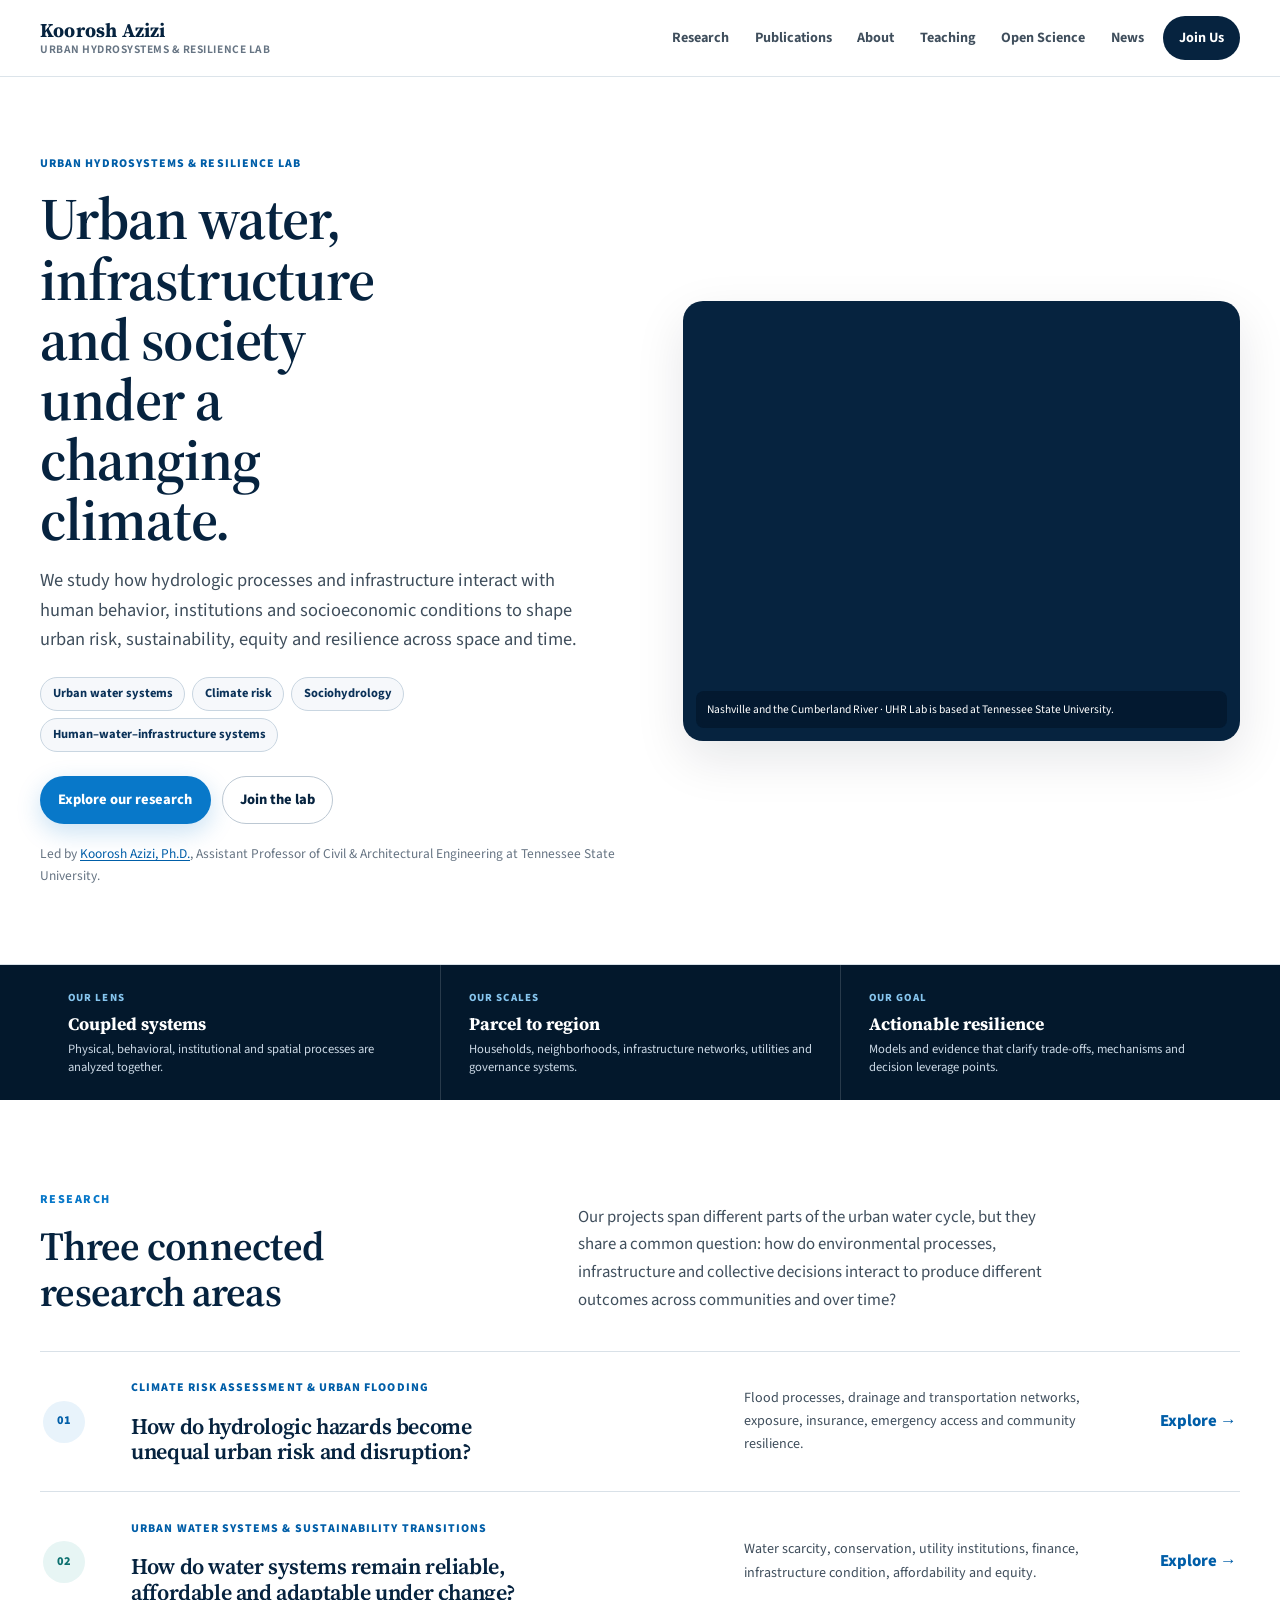
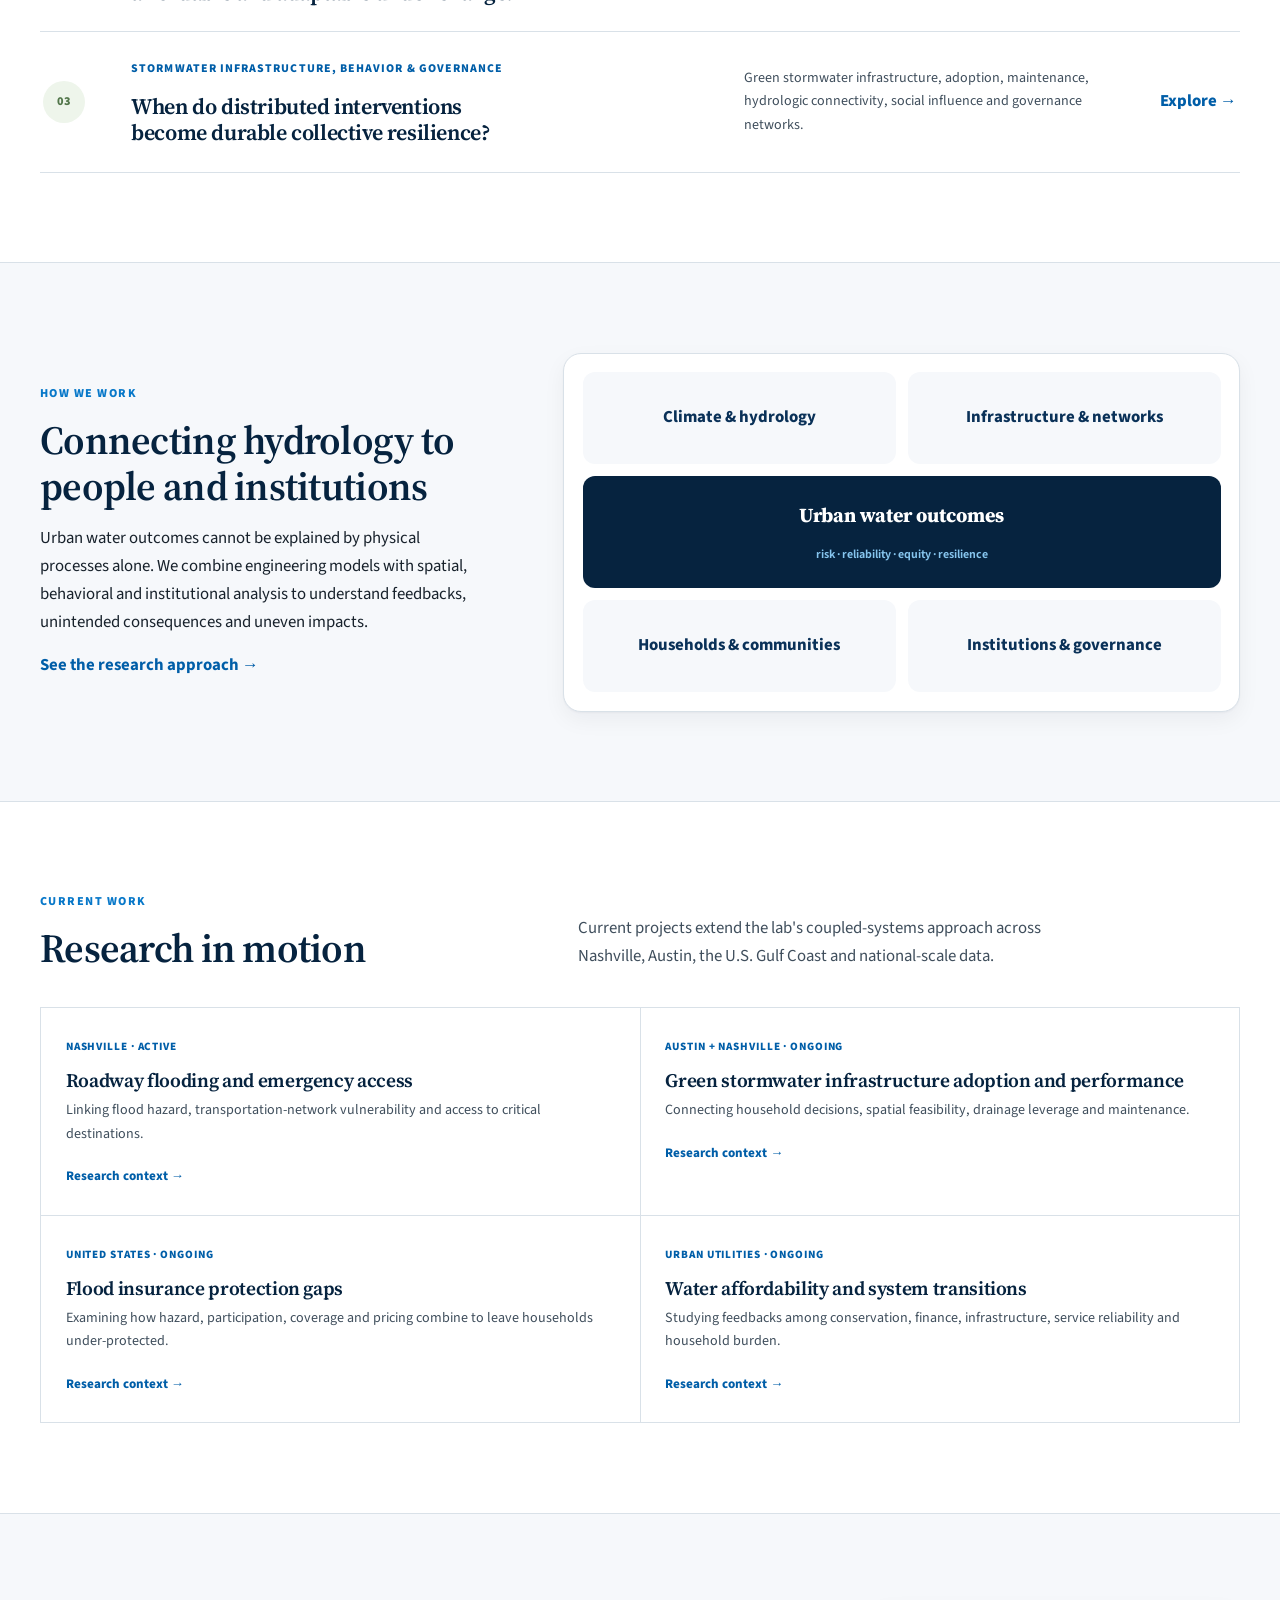
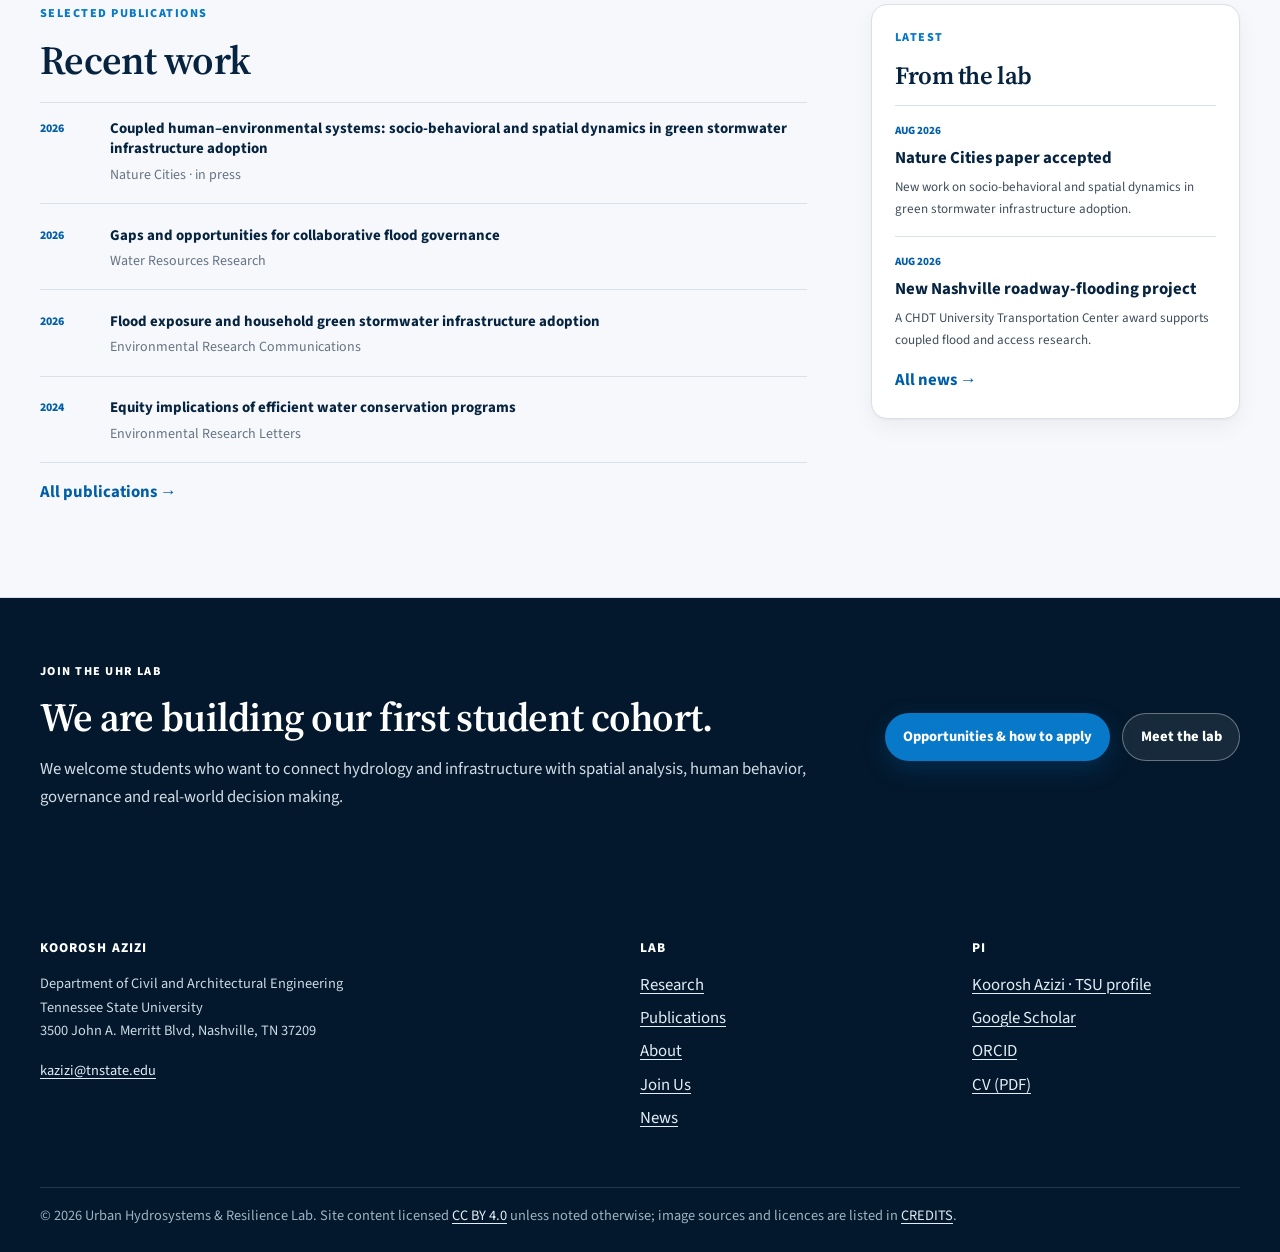
==== commit 58abd2ff: "Restore lab-first homepage structure" ====
--- a/index.html
+++ b/index.html
@@ -1,310 +1,54 @@
 <!DOCTYPE html>
-
 <html class="no-js" lang="en">
 <head>
-<meta charset="utf-8"/><!-- Google Search Console: add the verification meta tag here after property setup. -->
-<meta content="width=device-width, initial-scale=1" name="viewport"/>
-<title>Koorosh Azizi, Ph.D. | Urban Water Systems, Climate Risk &amp; Sociohydrology</title>
-<meta content="Koorosh Azizi is an Assistant Professor at Tennessee State University studying urban water and environmental systems, climate risk, sociohydrology, coupled human–water–infrastructure systems, equity and resilience." name="description"/>
-<link href="https://koazizi.github.io/" rel="canonical"/><link href="people.html" rel="author"/>
-<meta content="website" property="og:type"/>
-<meta content="Koorosh Azizi" property="og:site_name"/>
-<meta content="Koorosh Azizi, Ph.D. | Urban Water Systems, Climate Risk &amp; Sociohydrology" property="og:title"/>
-<meta content="Koorosh Azizi is an Assistant Professor at Tennessee State University studying urban water and environmental systems, climate risk, sociohydrology, coupled human–water–infrastructure systems, equity and resilience." property="og:description"/>
-<meta content="https://koazizi.github.io/" property="og:url"/>
-<meta content="https://koazizi.github.io/assets/og/og-default.png" property="og:image"/>
-<meta content="1200" property="og:image:width"/>
-<meta content="630" property="og:image:height"/>
-<meta content="summary_large_image" name="twitter:card"/>
-<link href="/favicon.svg" rel="icon" type="image/svg+xml"/>
-<link href="/favicon.ico" rel="alternate icon"/>
-<link href="/apple-touch-icon.png" rel="apple-touch-icon"/>
-<link as="font" crossorigin="" href="assets/fonts/SourceSerif4-var.woff2" rel="preload" type="font/woff2"/>
-<link as="font" crossorigin="" href="assets/fonts/SourceSans3-var.woff2" rel="preload" type="font/woff2"/>
-<link href="assets/css/site.css" rel="stylesheet"/>
-<link href="assets/css/refinement.css?v=20260813d" rel="stylesheet"/>
-<meta content="index,follow,max-image-preview:large,max-snippet:-1,max-video-preview:-1" name="robots"/><meta content="Koorosh Azizi" name="author"/><meta content="#06233f" name="theme-color"/><meta content="strict-origin-when-cross-origin" name="referrer"/><meta content="en_US" property="og:locale"/><meta content="Koorosh Azizi, Assistant Professor and director of the Urban Hydrosystems &amp; Resilience Lab" property="og:image:alt"/><meta content="Koorosh Azizi, Ph.D. | Urban Water Systems, Climate Risk &amp; Sociohydrology" name="twitter:title"/><meta content="Koorosh Azizi is an Assistant Professor at Tennessee State University studying urban water and environmental systems, climate risk, sociohydrology, coupled human–water–infrastructure systems, equity and resilience." name="twitter:description"/><meta content="https://koazizi.github.io/assets/og/og-default.png" name="twitter:image"/><meta content="Koorosh Azizi, Assistant Professor and director of the Urban Hydrosystems &amp; Resilience Lab" name="twitter:image:alt"/><link href="feed.xml" rel="alternate" title="Koorosh Azizi Research News" type="application/atom+xml"/><link href="manifest.webmanifest" rel="manifest"/><link crossorigin="anonymous" href="https://images.pexels.com" rel="preconnect"/><link href="//images.pexels.com" rel="dns-prefetch"/><script type="application/ld+json">{
-  "@context": "https://schema.org",
-  "@graph": [
-    {
-      "@type": "WebSite",
-      "@id": "https://koazizi.github.io/#website",
-      "url": "https://koazizi.github.io/",
-      "name": "Koorosh Azizi",
-      "alternateName": [
-        "Urban Hydrosystems & Resilience Lab",
-        "UHR Lab"
-      ],
-      "publisher": {
-        "@id": "https://koazizi.github.io/#person"
-      },
-      "inLanguage": "en-US"
-    },
-    {
-      "@type": "Person",
-      "@id": "https://koazizi.github.io/#person",
-      "name": "Koorosh Azizi",
-      "honorificSuffix": "Ph.D.",
-      "jobTitle": "Assistant Professor of Civil and Architectural Engineering",
-      "description": "Interdisciplinary water-resources scholar studying the nexus of urban water and environmental systems, climate risk, sociohydrology, coupled human–water–infrastructure systems, equity and resilience.",
-      "url": "https://koazizi.github.io/",
-      "image": "https://koazizi.github.io/assets/img/azizi-portrait.jpg",
-      "email": "mailto:kazizi@tnstate.edu",
-      "telephone": "+1-615-963-1867",
-      "identifier": "https://orcid.org/0000-0002-0786-7323",
-      "worksFor": {
-        "@type": "CollegeOrUniversity",
-        "name": "Tennessee State University",
-        "url": "https://www.tnstate.edu/"
-      },
-      "affiliation": {
-        "@id": "https://koazizi.github.io/#lab"
-      },
-      "alumniOf": [
-        {
-          "@type": "CollegeOrUniversity",
-          "name": "The University of Memphis"
-        },
-        {
-          "@type": "CollegeOrUniversity",
-          "name": "Shahid Beheshti University"
-        },
-        {
-          "@type": "CollegeOrUniversity",
-          "name": "Isfahan University of Technology"
-        }
-      ],
-      "sameAs": [
-        "https://orcid.org/0000-0002-0786-7323",
-        "https://scholar.google.com/citations?user=MXlzhmcAAAAJ&hl=en",
-        "https://github.com/Koazizi",
-        "https://www.tnstate.edu/cae/azizi.aspx",
-        "https://www.linkedin.com/in/koorosh-azizi-058367b2/",
-        "https://www.researchgate.net/profile/Koorosh-Azizi"
-      ],
-      "knowsAbout": [
-        "Urban Water Systems",
-        "Urban Flooding",
-        "Sociohydrology",
-        "Climate Risk Assessment",
-        "Coupled Human-Water-Infrastructure Systems",
-        "Human-Environment Interactions",
-        "Green Stormwater Infrastructure",
-        "Water Scarcity",
-        "Water Affordability",
-        "Network Governance",
-        "Urban Sustainability",
-        "Infrastructure Resilience"
-      ],
-      "alternateName": [
-        "Dr. Koorosh Azizi",
-        "Koorosh Azizi, Ph.D."
-      ]
-    },
-    {
-      "@type": "ResearchOrganization",
-      "@id": "https://koazizi.github.io/#lab",
-      "name": "Urban Hydrosystems & Resilience Lab",
-      "alternateName": "UHR Lab",
-      "url": "https://koazizi.github.io/",
-      "logo": "https://koazizi.github.io/apple-touch-icon.png",
-      "foundingDate": "2026",
-      "founder": {
-        "@id": "https://koazizi.github.io/#person"
-      },
-      "parentOrganization": {
-        "@type": "CollegeOrUniversity",
-        "name": "Tennessee State University",
-        "url": "https://www.tnstate.edu/"
-      },
-      "address": {
-        "@type": "PostalAddress",
-        "streetAddress": "3500 John A. Merritt Boulevard",
-        "addressLocality": "Nashville",
-        "addressRegion": "TN",
-        "postalCode": "37209",
-        "addressCountry": "US"
-      },
-      "email": "kazizi@tnstate.edu",
-      "telephone": "+1-615-963-1867"
-    },
-    {
-      "@type": "ProfilePage",
-      "@id": "https://koazizi.github.io/#webpage",
-      "url": "https://koazizi.github.io/",
-      "name": "Koorosh Azizi | Urban Water Systems & Climate Resilience",
-      "description": "Koorosh Azizi studies coupled human-water-infrastructure systems, urban flood risk, water services, climate resilience and equity at Tennessee State University.",
-      "isPartOf": {
-        "@id": "https://koazizi.github.io/#website"
-      },
-      "about": {
-        "@id": "https://koazizi.github.io/#person"
-      },
-      "primaryImageOfPage": {
-        "@type": "ImageObject",
-        "contentUrl": "https://koazizi.github.io/assets/og/og-default.png",
-        "width": 1200,
-        "height": 630
-      },
-      "dateModified": "2026-08-13",
-      "inLanguage": "en-US",
-      "mainEntity": {
-        "@id": "https://koazizi.github.io/#person"
-      }
-    }
+<meta charset="utf-8">
+<meta name="viewport" content="width=device-width, initial-scale=1">
+<title>Urban Hydrosystems &amp; Resilience Lab | Koorosh Azizi | Tennessee State University</title>
+<meta name="description" content="The Urban Hydrosystems &amp; Resilience Lab at Tennessee State University studies urban water systems, climate risk, sociohydrology, flooding, stormwater infrastructure, governance, equity and resilience. Led by Koorosh Azizi, Ph.D.">
+<link rel="canonical" href="https://koazizi.github.io/">
+<meta name="robots" content="index,follow,max-image-preview:large,max-snippet:-1,max-video-preview:-1">
+<meta name="author" content="Koorosh Azizi">
+<meta name="theme-color" content="#06233f">
+<meta property="og:type" content="website">
+<meta property="og:site_name" content="Urban Hydrosystems &amp; Resilience Lab">
+<meta property="og:title" content="Urban Hydrosystems &amp; Resilience Lab | Tennessee State University">
+<meta property="og:description" content="Research on urban water systems, climate risk, sociohydrology, infrastructure, governance, equity and resilience.">
+<meta property="og:url" content="https://koazizi.github.io/">
+<meta property="og:image" content="https://koazizi.github.io/assets/og/og-default.png">
+<meta property="og:image:width" content="1200">
+<meta property="og:image:height" content="630">
+<meta name="twitter:card" content="summary_large_image">
+<link rel="icon" href="/favicon.svg" type="image/svg+xml">
+<link rel="alternate icon" href="/favicon.ico">
+<link rel="apple-touch-icon" href="/apple-touch-icon.png">
+<link rel="preload" href="assets/fonts/SourceSerif4-var.woff2" as="font" type="font/woff2" crossorigin>
+<link rel="preload" href="assets/fonts/SourceSans3-var.woff2" as="font" type="font/woff2" crossorigin>
+<link rel="stylesheet" href="assets/css/site.css">
+<link rel="stylesheet" href="assets/css/refinement.css?v=20260813e"><link rel="stylesheet" href="assets/css/lab-v2.css?v=20260813">
+<link rel="alternate" type="application/atom+xml" title="UHR Lab Research News" href="feed.xml">
+<link rel="manifest" href="manifest.webmanifest">
+<script type="application/ld+json">
+{
+  "@context":"https://schema.org",
+  "@graph":[
+    {"@type":"ResearchOrganization","@id":"https://koazizi.github.io/#lab","name":"Urban Hydrosystems & Resilience Lab","alternateName":"UHR Lab","url":"https://koazizi.github.io/","foundingDate":"2026","parentOrganization":{"@type":"CollegeOrUniversity","name":"Tennessee State University","url":"https://www.tnstate.edu/"},"founder":{"@id":"https://koazizi.github.io/#pi"},"address":{"@type":"PostalAddress","streetAddress":"3500 John A. Merritt Boulevard","addressLocality":"Nashville","addressRegion":"TN","postalCode":"37209","addressCountry":"US"}},
+    {"@type":"Person","@id":"https://koazizi.github.io/#pi","name":"Koorosh Azizi","honorificSuffix":"Ph.D.","jobTitle":"Assistant Professor of Civil and Architectural Engineering","url":"https://koazizi.github.io/people.html","image":"https://koazizi.github.io/assets/img/azizi-portrait.jpg","worksFor":{"@type":"CollegeOrUniversity","name":"Tennessee State University","url":"https://www.tnstate.edu/"},"sameAs":["https://www.tnstate.edu/cae/azizi.aspx","https://scholar.google.com/citations?user=MXlzhmcAAAAJ&hl=en","https://orcid.org/0000-0002-0786-7323","https://github.com/Koazizi","https://www.linkedin.com/in/koorosh-azizi-058367b2/","https://www.researchgate.net/profile/Koorosh-Azizi"]},
+    {"@type":"WebSite","@id":"https://koazizi.github.io/#website","url":"https://koazizi.github.io/","name":"Urban Hydrosystems & Resilience Lab","publisher":{"@id":"https://koazizi.github.io/#lab"},"inLanguage":"en-US"}
   ]
-}</script></head>
-<body class="page-home">
+}
+</script>
+</head>
+<body class="page-home page-lab-v2">
 <a class="skip-link" href="#main">Skip to main content</a>
-<header class="site-header">
-<div class="wrap site-header__inner">
-<a class="brand" href="index.html"><span class="brand__mark">Koorosh Azizi</span><span class="brand__sub">Urban Hydrosystems &amp; Resilience Lab</span></a>
-<button aria-controls="site-nav" aria-expanded="false" class="nav__toggle" hidden="" type="button">Menu</button>
-<nav aria-label="Main" class="nav" id="site-nav">
-<ul class="nav__list">
-<li><a class="nav__link" href="research.html">Research</a></li>
-<li><a class="nav__link" href="publications.html">Publications</a></li>
-<li><a class="nav__link" href="people.html">About</a></li>
-<li><a class="nav__link" href="teaching.html">Teaching</a></li>
-<li><a class="nav__link" href="research.html#open-science">Open Science</a></li>
-<li><a class="nav__link" href="news.html">News</a></li>
-<li><a class="nav__link" href="join.html">Join Us</a></li>
-</ul>
-</nav>
-</div>
-</header>
+<header class="site-header"><div class="wrap site-header__inner"><a class="brand" href="index.html"><span class="brand__mark">UHR Lab</span><span class="brand__sub">Tennessee State University</span></a><button class="nav__toggle" type="button" aria-expanded="false" aria-controls="site-nav" hidden>Menu</button><nav class="nav" id="site-nav" aria-label="Main"><ul class="nav__list"><li><a class="nav__link" href="research.html">Research</a></li><li><a class="nav__link" href="publications.html">Publications</a></li><li><a class="nav__link" href="people.html">People</a></li><li><a class="nav__link" href="teaching.html">Teaching</a></li><li><a class="nav__link" href="research.html#open-science">Open Science</a></li><li><a class="nav__link" href="news.html">News</a></li><li><a class="nav__link nav__link--cta" href="join.html">Join Us</a></li></ul></nav></div></header>
 <main id="main">
-<section aria-labelledby="home-name" class="profile-hero">
-<div class="wrap profile-hero__grid">
-<div class="profile-hero__copy">
-<p class="profile-hero__eyebrow">Assistant Professor of Civil &amp; Architectural Engineering · Tennessee State University</p>
-<h1 id="home-name">Koorosh Azizi</h1>
-<p class="profile-hero__focus">Urban Water Systems <span>·</span> Climate Risk <span>·</span> Sociohydrology</p>
-<p class="profile-hero__lede">I study the nexus of urban water and environmental systems through a coupled human–water–infrastructure perspective. My research examines how hydrology and infrastructure performance interact with governance, socioeconomic conditions and human behavior to shape risk, vulnerability, equity and long-term resilience across space and time.</p>
-<div aria-label="Research applications" class="profile-hero__applications">
-<span>Urban flooding</span><span>Stormwater management</span><span>Water scarcity</span><span>Affordability</span>
-</div>
-<div class="btn-row">
-<a class="btn btn--primary" href="research.html">Research</a>
-<a class="btn btn--secondary" href="publications.html">Publications</a>
-<a class="btn btn--secondary" href="assets/cv/Koorosh_Azizi_CV_August_2026.pdf">CV</a>
-</div>
-</div>
-<div class="profile-hero__visual">
-<figure class="profile-hero__portrait">
-<img alt="Portrait of Koorosh Azizi." decoding="async" fetchpriority="high" height="1125" src="assets/img/azizi-portrait.jpg" width="900"/>
-<figcaption>Director, Urban Hydrosystems &amp; Resilience Lab</figcaption>
-</figure>
-<aside class="profile-hero__research-card">
-<span>Research approach</span>
-<strong>Mechanism-based models of coupled urban socio-environmental systems</strong>
-<p>Hydrologic modeling · Agent-based modeling · System dynamics · Spatial and network analysis</p>
-</aside>
-</div>
-</div>
-</section>
-<section class="section section--tint">
-<div class="wrap">
-<div class="section-head identity-section-head">
-<p class="eyebrow">Research program</p>
-<h2>Research at the nexus of water, infrastructure and society</h2>
-<p>Across climate hazards, water services and stormwater systems, I study dynamic interactions among hydrology, infrastructure, governance and socioeconomic conditions. The three areas below are connected by a common socio-hydrologic and coupled-systems perspective.</p>
-</div>
-<div class="research-question-grid">
-<article class="research-question-card">
-<a class="research-question-card__image" href="research.html#theme-flood"><img alt="Aerial view of urban flooding near roads, rail infrastructure and green space." decoding="async" height="675" loading="lazy" src="https://images.pexels.com/photos/24705698/pexels-photo-24705698.jpeg?auto=compress&amp;cs=tinysrgb&amp;w=1200" width="1200"/></a>
-<div class="research-question-card__body"><span class="research-question-card__number">01</span><p class="research-question-card__label">Climate risk assessment &amp; urban flooding</p><h3><a href="research.html#theme-flood">How do hydrologic hazards become unequal urban risk and disruption?</a></h3><p class="research-question-card__mechanism">Hydrology ↔ infrastructure ↔ exposure ↔ response</p><p>Examining how rainfall, drainage, the built environment, transportation networks, insurance and emergency capacity shape vulnerability and recovery.</p></div>
-</article>
-<article class="research-question-card">
-<a class="research-question-card__image" href="research.html#theme-water"><img alt="Aerial view of water treatment infrastructure with basins and pipes." decoding="async" height="675" loading="lazy" src="https://images.pexels.com/photos/35425761/pexels-photo-35425761.jpeg?auto=compress&amp;cs=tinysrgb&amp;w=1200" width="1200"/></a>
-<div class="research-question-card__body"><span class="research-question-card__number">02</span><p class="research-question-card__label">Urban water systems &amp; sustainability transitions</p><h3><a href="research.html#theme-water">How do water systems remain reliable, affordable and adaptable under change?</a></h3><p class="research-question-card__mechanism">Demand ↔ institutions ↔ finance ↔ infrastructure</p><p>Studying feedbacks among water demand, utility finance, infrastructure condition, conservation, drought, service reliability and household affordability.</p></div>
-</article>
-<article class="research-question-card">
-<a class="research-question-card__image" href="research.html#theme-stormwater"><img alt="Aerial view of a contemporary urban building with a large vegetated roof." decoding="async" height="675" loading="lazy" src="https://images.pexels.com/photos/37720193/pexels-photo-37720193.jpeg?auto=compress&amp;cs=tinysrgb&amp;w=1200" width="1200"/></a>
-<div class="research-question-card__body"><span class="research-question-card__number">03</span><p class="research-question-card__label">Stormwater infrastructure, behavior &amp; governance</p><h3><a href="research.html#theme-stormwater">When do distributed interventions produce durable collective resilience?</a></h3><p class="research-question-card__mechanism">Adoption ↔ maintenance ↔ connectivity ↔ governance</p><p>Connecting household adoption, social influence, hydrologic leverage, maintenance and governance networks to system-scale stormwater performance.</p></div>
-</article>
-</div>
-</div>
-</section>
-<section class="section research-approach-section">
-<div class="wrap">
-<div class="research-approach-layout">
-<div class="research-approach-copy">
-<p class="eyebrow">Research approach</p>
-<h2>Sociohydrologic, coupled-systems and decision-oriented</h2>
-<p>I integrate physical process models with behavioral and institutional analysis because urban water outcomes cannot be explained by hydrology or infrastructure alone. The aim is to identify mechanisms, unintended consequences and uneven impacts, then translate the results into practical tools for engineering design, policy analysis and climate adaptation.</p>
-<a class="text-link" href="research.html">Explore the full research program →</a>
-</div>
-<div class="research-approach-grid">
-<article><span>01</span><h3>Hydrology &amp; infrastructure</h3><p>Flood processes, drainage, roads, utilities, parcels and the built environment.</p></article>
-<article><span>02</span><h3>Governance &amp; society</h3><p>Institutions, finance, socioeconomic conditions, organizations and household behavior.</p></article>
-<article><span>03</span><h3>Dynamics across scales</h3><p>Interactions that unfold across buildings, neighborhoods, networks, utilities and regions.</p></article>
-<article><span>04</span><h3>Actionable models</h3><p>Decision support for flood mitigation, stormwater, water scarcity and affordability.</p></article>
-</div>
-</div>
-<div class="method-ribbon"><strong>Methods:</strong><span>Hydrologic &amp; hydrodynamic modeling</span><span>Agent-based modeling</span><span>System dynamics</span><span>GIS &amp; remote sensing</span><span>Spatial &amp; network analysis</span><span>Surveys &amp; interviews</span></div>
-</div>
-</section>
-<section class="section section--tint">
-<div class="wrap">
-<div class="section-head identity-section-head"><p class="eyebrow">Evidence of a coherent program</p><h2>Selected contributions across the urban water cycle</h2><p>These papers address different systems, but each examines how interactions among technical conditions, behavior and institutions shape performance and distributional outcomes.</p></div>
-<div class="contribution-grid">
-<article class="contribution-card"><span>Distributed stormwater</span><h3>Coupled human–infrastructure systems in green stormwater adoption</h3><p>Shows how social, behavioral and spatial mechanisms produce different adoption trajectories across a city.</p><a href="publications.html">Nature Cities, 2026 →</a></article>
-<article class="contribution-card"><span>Governance networks</span><h3>Gaps and opportunities for collaborative flood governance</h3><p>Uses network analysis to identify where organizational coordination supports or constrains regional flood governance.</p><a href="https://doi.org/10.1029/2025WR041974" rel="noopener">Water Resources Research, 2026 →</a></article>
-<article class="contribution-card"><span>Water transitions</span><h3>Equity implications of efficient water conservation programs</h3><p>Examines when efficiency goals reinforce equity and when they create distributional trade-offs.</p><a href="https://doi.org/10.1088/1748-9326/ad691a" rel="noopener">Environmental Research Letters, 2024 →</a></article>
-<article class="contribution-card"><span>Water services</span><h3>Conditions supporting high-quality and affordable urban drinking water</h3><p>Identifies combinations of system conditions associated with strong service quality and affordability.</p><a href="https://doi.org/10.1061/JWRMD5.WRENG-6289" rel="noopener">JWRPM, 2024 →</a></article>
-<article class="contribution-card"><span>Flood exposure</span><h3>Flood exposure and household green stormwater infrastructure adoption</h3><p>Tests whether voluntary household adoption aligns with where flood exposure and implementation feasibility are greatest.</p><a href="https://doi.org/10.1088/2515-7620/ae3ff0" rel="noopener">Environmental Research Communications, 2026 →</a></article>
-<article class="contribution-card contribution-card--link"><span>Complete record</span><h3>Peer-reviewed publications, preprints and conference presentations</h3><p>Full author lists, verified DOIs, open code and manuscripts under review.</p><a href="publications.html">View all publications →</a></article>
-</div>
-</div>
-</section>
-<section class="section future-agenda-section">
-<div class="wrap">
-<div class="section-head identity-section-head"><p class="eyebrow">Emerging research agenda</p><h2>Building a forward-looking program in urban water resilience</h2><p>The next phase of the program moves from explaining individual systems toward transferable theories and early-warning tools for coupled urban water dynamics.</p></div>
-<div class="future-grid">
-<article><span>01</span><h3>Early-warning signatures of water-system fragility</h3><p>Testing whether routine utility, infrastructure, climate and community data can reveal when financial flexibility, service reliability, infrastructure condition and affordability begin to deteriorate together.</p></article>
-<article><span>02</span><h3>Feedback-aware distributed stormwater systems</h3><p>Linking adoption, hydrologic leverage, maintenance and institutional targeting so that distributed infrastructure is evaluated by functional performance, not installation counts alone.</p></article>
-<article><span>03</span><h3>Multiscale observation and decision support</h3><p>Connecting earth observation, hydrologic information and infrastructure decisions across event, neighborhood and city scales, while preserving physical interpretation and transferability.</p></article>
-</div>
-</div>
-</section>
-<section class="section section--tint">
-<div class="wrap home-two-column">
-<div>
-<div class="section-head compact-head"><p class="eyebrow">Current work</p><h2>Research in progress</h2></div>
-<div class="current-work-list">
-<article><span>Nashville</span><div><h3>Roadway flooding and emergency access</h3><p>Coupling flood hazard, transportation networks and traveler response to identify disruptions to critical services.</p></div></article>
-<article><span>United States</span><div><h3>Flood insurance protection gaps</h3><p>Diagnosing how hazard, participation, coverage and pricing produce different protection regimes.</p></div></article>
-<article><span>Austin + Nashville</span><div><h3>Distributed green stormwater infrastructure</h3><p>Connecting household adoption and governance to hydrologic leverage and long-term performance.</p></div></article>
-<article><span>Comparative utilities</span><div><h3>Urban water transitions and fragility</h3><p>Studying feedbacks among conservation, finance, infrastructure investment, reliability and affordability.</p></div></article>
-</div>
-</div>
-<aside class="latest-news-panel">
-<div class="section-head compact-head"><p class="eyebrow">Latest news</p><h2>From the lab</h2></div>
-<article><time datetime="2026-08">Aug 2026</time><h3><em>Nature Cities</em> paper accepted</h3><p>Coupled human–environmental systems: socio-behavioral and spatial dynamics in green stormwater infrastructure adoption.</p></article>
-<article><time datetime="2026-08">Aug 2026</time><h3>New roadway-flooding project</h3><p>A CHDT University Transportation Center award supports research on flood disruption and emergency access in Nashville.</p></article>
-<article><time datetime="2026-07">Jul 2026</time><h3>Flood-governance networks paper published</h3><p>New work in <em>Water Resources Research</em> examines collaboration gaps across the U.S. Gulf Coast.</p></article>
-<p class="mt-5"><a class="text-link" href="news.html">All news →</a></p>
-</aside>
-</div>
-</section>
-<section class="band band--strong">
-<div class="wrap band__grid">
-<div><p class="eyebrow">Research and collaboration</p><h2>Join the UHR Lab</h2><p class="mb-0">The lab is recruiting students interested in coupled urban water systems, hydrology, GIS, infrastructure resilience, behavior, governance and equity.</p></div>
-<div class="btn-row"><a class="btn btn--primary" href="join.html">Explore opportunities</a><a class="btn btn--ghost" href="contact.html">Contact</a></div>
-</div>
-</section>
+<section class="lab-hero" aria-labelledby="lab-home-title"><div class="wrap lab-hero__grid"><div class="lab-hero__copy"><p class="lab-kicker">Urban Hydrosystems &amp; Resilience Lab</p><h1 id="lab-home-title">Urban water, infrastructure and society under a changing climate.</h1><p class="lab-hero__lede">We study how hydrologic processes and infrastructure interact with human behavior, institutions and socioeconomic conditions to shape urban risk, sustainability, equity and resilience across space and time.</p><div class="lab-hero__topics" aria-label="Core research areas"><span>Urban water systems</span><span>Climate risk</span><span>Sociohydrology</span><span>Human–water–infrastructure systems</span></div><div class="btn-row"><a class="btn btn--primary" href="research.html">Explore our research</a><a class="btn btn--secondary" href="join.html">Join the lab</a></div><p class="lab-hero__pi">Led by <a href="people.html">Koorosh Azizi, Ph.D.</a>, Assistant Professor of Civil &amp; Architectural Engineering at Tennessee State University.</p></div><figure class="lab-hero__media"><picture><source media="(max-width: 720px)" srcset="assets/img/photos/hero-nashville-sm.jpg"><img src="assets/img/photos/hero-nashville.jpg" width="1600" height="1067" alt="Nashville skyline and the Cumberland River at night." fetchpriority="high" decoding="async"></picture><figcaption>Nashville and the Cumberland River · UHR Lab is based at Tennessee State University.</figcaption></figure></div></section>
+<section class="lab-intro-strip"><div class="wrap lab-intro-strip__grid"><div><span>Our lens</span><strong>Coupled systems</strong><p>Physical, behavioral, institutional and spatial processes are analyzed together.</p></div><div><span>Our scales</span><strong>Parcel to region</strong><p>Households, neighborhoods, infrastructure networks, utilities and governance systems.</p></div><div><span>Our goal</span><strong>Actionable resilience</strong><p>Models and evidence that clarify trade-offs, mechanisms and decision leverage points.</p></div></div></section>
+<section class="section"><div class="wrap"><div class="lab-section-head"><div><p class="eyebrow">Research</p><h2>Three connected research areas</h2></div><p>Our projects span different parts of the urban water cycle, but they share a common question: how do environmental processes, infrastructure and collective decisions interact to produce different outcomes across communities and over time?</p></div><div class="lab-theme-list"><article class="lab-theme-row lab-theme-row--blue"><div class="lab-theme-row__index">01</div><div><p class="lab-theme-row__eyebrow">Climate risk assessment &amp; urban flooding</p><h3>How do hydrologic hazards become unequal urban risk and disruption?</h3></div><p>Flood processes, drainage and transportation networks, exposure, insurance, emergency access and community resilience.</p><a href="research.html#theme-flood">Explore →</a></article><article class="lab-theme-row lab-theme-row--teal"><div class="lab-theme-row__index">02</div><div><p class="lab-theme-row__eyebrow">Urban water systems &amp; sustainability transitions</p><h3>How do water systems remain reliable, affordable and adaptable under change?</h3></div><p>Water scarcity, conservation, utility institutions, finance, infrastructure condition, affordability and equity.</p><a href="research.html#theme-water">Explore →</a></article><article class="lab-theme-row lab-theme-row--green"><div class="lab-theme-row__index">03</div><div><p class="lab-theme-row__eyebrow">Stormwater infrastructure, behavior &amp; governance</p><h3>When do distributed interventions become durable collective resilience?</h3></div><p>Green stormwater infrastructure, adoption, maintenance, hydrologic connectivity, social influence and governance networks.</p><a href="research.html#theme-stormwater">Explore →</a></article></div></div></section>
+<section class="section section--tint lab-framework-section"><div class="wrap lab-framework-layout"><div class="lab-framework-copy"><p class="eyebrow">How we work</p><h2>Connecting hydrology to people and institutions</h2><p>Urban water outcomes cannot be explained by physical processes alone. We combine engineering models with spatial, behavioral and institutional analysis to understand feedbacks, unintended consequences and uneven impacts.</p><a class="text-link" href="research.html">See the research approach →</a></div><div class="lab-framework-diagram" aria-label="Research framework"><div class="lab-framework-node">Climate &amp; hydrology</div><div class="lab-framework-node">Infrastructure &amp; networks</div><div class="lab-framework-node lab-framework-node--center">Urban water outcomes<br><span>risk · reliability · equity · resilience</span></div><div class="lab-framework-node">Households &amp; communities</div><div class="lab-framework-node">Institutions &amp; governance</div></div></div></section>
+<section class="section"><div class="wrap"><div class="lab-section-head"><div><p class="eyebrow">Current work</p><h2>Research in motion</h2></div><p>Current projects extend the lab's coupled-systems approach across Nashville, Austin, the U.S. Gulf Coast and national-scale data.</p></div><div class="lab-current-grid"><article><span>Nashville · Active</span><h3>Roadway flooding and emergency access</h3><p>Linking flood hazard, transportation-network vulnerability and access to critical destinations.</p><a href="research.html#theme-flood">Research context →</a></article><article><span>Austin + Nashville · Ongoing</span><h3>Green stormwater infrastructure adoption and performance</h3><p>Connecting household decisions, spatial feasibility, drainage leverage and maintenance.</p><a href="research.html#theme-stormwater">Research context →</a></article><article><span>United States · Ongoing</span><h3>Flood insurance protection gaps</h3><p>Examining how hazard, participation, coverage and pricing combine to leave households under-protected.</p><a href="research.html#theme-flood">Research context →</a></article><article><span>Urban utilities · Ongoing</span><h3>Water affordability and system transitions</h3><p>Studying feedbacks among conservation, finance, infrastructure, service reliability and household burden.</p><a href="research.html#theme-water">Research context →</a></article></div></div></section>
+<section class="section section--tint"><div class="wrap lab-evidence-grid"><div><div class="lab-mini-head"><p class="eyebrow">Selected publications</p><h2>Recent work</h2></div><ol class="lab-pub-list"><li><span>2026</span><div><strong>Coupled human–environmental systems: socio-behavioral and spatial dynamics in green stormwater infrastructure adoption</strong><small><em>Nature Cities</em> · in press</small></div></li><li><span>2026</span><div><a href="https://doi.org/10.1029/2025WR041974" rel="noopener"><strong>Gaps and opportunities for collaborative flood governance</strong></a><small><em>Water Resources Research</em></small></div></li><li><span>2026</span><div><a href="https://doi.org/10.1088/2515-7620/ae3ff0" rel="noopener"><strong>Flood exposure and household green stormwater infrastructure adoption</strong></a><small><em>Environmental Research Communications</em></small></div></li><li><span>2024</span><div><a href="https://doi.org/10.1088/1748-9326/ad691a" rel="noopener"><strong>Equity implications of efficient water conservation programs</strong></a><small><em>Environmental Research Letters</em></small></div></li></ol><p><a class="text-link" href="publications.html">All publications →</a></p></div><aside class="lab-news-card"><p class="eyebrow">Latest</p><h2>From the lab</h2><div class="lab-news-card__item"><time datetime="2026-08">Aug 2026</time><strong>Nature Cities paper accepted</strong><p>New work on socio-behavioral and spatial dynamics in green stormwater infrastructure adoption.</p></div><div class="lab-news-card__item"><time datetime="2026-08">Aug 2026</time><strong>New Nashville roadway-flooding project</strong><p>A CHDT University Transportation Center award supports coupled flood and access research.</p></div><a class="text-link" href="news.html">All news →</a></aside></div></section>
+<section class="lab-join-band"><div class="wrap lab-join-band__grid"><div><p class="eyebrow">Join the UHR Lab</p><h2>We are building our first student cohort.</h2><p>We welcome students who want to connect hydrology and infrastructure with spatial analysis, human behavior, governance and real-world decision making.</p></div><div class="lab-join-band__actions"><a class="btn btn--primary" href="join.html">Opportunities &amp; how to apply</a><a class="btn btn--ghost" href="people.html">Meet the lab</a></div></div></section>
 </main>
-<footer class="site-footer">
-<div class="wrap">
-<div class="site-footer__grid">
-<div><h2>Koorosh Azizi</h2><p>Urban Hydrosystems &amp; Resilience Lab<br/>Department of Civil and Architectural Engineering<br/>Tennessee State University<br/>Nashville, Tennessee</p><p><a href="mailto:kazizi@tnstate.edu">kazizi@tnstate.edu</a></p></div>
-<div><h2>Site</h2><ul><li><a href="research.html">Research</a></li><li><a href="publications.html">Publications</a></li><li><a href="people.html">About</a></li><li><a href="teaching.html">Teaching</a></li><li><a href="research.html#open-science">Open Science</a></li><li><a href="news.html">News</a></li><li><a href="join.html">Join Us</a></li><li><a href="contact.html">Contact</a></li></ul></div>
-<div><h2>Elsewhere</h2><ul><li><a href="https://scholar.google.com/citations?user=MXlzhmcAAAAJ&amp;hl=en" rel="me noopener">Google Scholar</a></li><li><a href="https://orcid.org/0000-0002-0786-7323" rel="me noopener">ORCID</a></li><li><a href="https://github.com/Koazizi" rel="me noopener">GitHub</a></li><li><a href="https://www.tnstate.edu/cae/azizi.aspx" rel="me noopener">TSU faculty profile</a></li><li><a href="assets/cv/Koorosh_Azizi_CV_August_2026.pdf">CV (PDF)</a></li></ul></div>
-</div>
-<div class="site-footer__legal"><p>© 2026 Koorosh Azizi. Site content licensed <a href="https://creativecommons.org/licenses/by/4.0/" rel="noopener license">CC BY 4.0</a> unless noted otherwise; image sources and licences are listed in <a href="assets/img/CREDITS.md">CREDITS</a>.</p></div>
-</div>
-</footer>
-<script defer="" src="assets/js/nav.js"></script>
-</body>
-</html>
+<footer class="site-footer"><div class="wrap"><div class="site-footer__grid"><div><h2>Urban Hydrosystems &amp; Resilience Lab</h2><p>Department of Civil and Architectural Engineering<br>Tennessee State University<br>3500 John A. Merritt Blvd, Nashville, TN 37209</p><p><a href="mailto:kazizi@tnstate.edu">kazizi@tnstate.edu</a></p></div><div><h2>Lab</h2><ul><li><a href="research.html">Research</a></li><li><a href="publications.html">Publications</a></li><li><a href="people.html">People</a></li><li><a href="join.html">Join Us</a></li><li><a href="news.html">News</a></li></ul></div><div><h2>PI</h2><ul><li><a href="https://www.tnstate.edu/cae/azizi.aspx" rel="noopener">Koorosh Azizi · TSU profile</a></li><li><a href="https://scholar.google.com/citations?user=MXlzhmcAAAAJ&amp;hl=en" rel="noopener">Google Scholar</a></li><li><a href="https://orcid.org/0000-0002-0786-7323" rel="noopener">ORCID</a></li><li><a href="assets/cv/Koorosh_Azizi_CV_August_2026.pdf">CV (PDF)</a></li></ul></div></div><div class="site-footer__legal"><p>&copy; 2026 Urban Hydrosystems &amp; Resilience Lab. Site content licensed <a href="https://creativecommons.org/licenses/by/4.0/" rel="noopener license">CC BY 4.0</a> unless noted otherwise; image sources and licences are listed in <a href="assets/img/CREDITS.md">CREDITS</a>.</p></div></div></footer><script src="assets/js/nav.js" defer></script>
+</body></html>
--- a/assets/css/lab-v2.css
+++ b/assets/css/lab-v2.css
@@ -0,0 +1,230 @@
+/* UHR Lab-first visual system. Keeps the shared base design, but restores the
+   site hierarchy to Lab -> Research -> People / Opportunities -> PI. */
+
+.page-lab-v2 .nav__link--cta {
+  margin-left: .35rem;
+  padding-inline: 1rem;
+  border-radius: 999px;
+  background: var(--navy-900);
+  color: #fff;
+}
+.page-lab-v2 .nav__link--cta:hover,
+.page-lab-v2 .nav__link--cta[aria-current="page"] { background: var(--blue-700); color: #fff; }
+
+.lab-kicker,
+.panel-label,
+.lab-theme-row__eyebrow,
+.lab-theme-index,
+.join-pathway > span,
+.join-status-card__badge {
+  font-size: .74rem;
+  font-weight: 820;
+  letter-spacing: .09em;
+  text-transform: uppercase;
+  color: var(--blue-700);
+}
+
+/* Home hero */
+.lab-hero { padding-block: clamp(3.25rem, 6vw, 5.5rem); background: #fff; border-bottom: 1px solid var(--line); }
+.lab-hero__grid { display: grid; grid-template-columns: minmax(0, 1.02fr) minmax(420px, .98fr); gap: clamp(2.5rem, 5vw, 5.5rem); align-items: center; }
+.lab-hero__copy { max-width: 42rem; }
+.lab-hero__copy h1 { max-width: 14ch; margin-block: .65rem 1rem; font-size: clamp(2.65rem, 2rem + 2.1vw, 4.2rem); line-height: 1.02; }
+.lab-hero__lede { max-width: 61ch; color: var(--ink-2); font-size: clamp(1.04rem, .99rem + .2vw, 1.18rem); line-height: 1.62; }
+.lab-hero__topics { display: flex; flex-wrap: wrap; gap: .45rem; margin: 1.35rem 0 1.5rem; }
+.lab-hero__topics span { padding: .35rem .72rem; border: 1px solid #c9d6e1; border-radius: 999px; color: var(--navy-800); background: var(--paper-2); font-size: .78rem; font-weight: 700; }
+.lab-hero__pi { margin-top: 1.2rem; color: var(--ink-3); font-size: .84rem; }
+.lab-hero__media { margin: 0; position: relative; overflow: hidden; border-radius: 20px; background: var(--navy-900); box-shadow: var(--shadow-md); }
+.lab-hero__media img { width: 100%; height: 440px; object-fit: cover; object-position: center 45%; }
+.lab-hero__media figcaption { position: absolute; inset: auto .8rem .8rem .8rem; padding: .55rem .7rem; border-radius: 8px; background: rgba(3,24,44,.78); color: #fff; font-size: .72rem; backdrop-filter: blur(4px); }
+
+.lab-intro-strip { background: var(--navy-950); color: #fff; }
+.lab-intro-strip__grid { display: grid; grid-template-columns: repeat(3, 1fr); }
+.lab-intro-strip__grid > div { padding: 1.45rem 1.75rem; border-left: 1px solid rgba(255,255,255,.15); }
+.lab-intro-strip__grid > div:first-child { border-left: 0; }
+.lab-intro-strip span { display: block; color: var(--blue-300); font-size: .68rem; text-transform: uppercase; letter-spacing: .1em; font-weight: 800; }
+.lab-intro-strip strong { display: block; margin: .2rem 0 .15rem; font-family: var(--serif); font-size: 1.1rem; }
+.lab-intro-strip p { margin: 0; color: #cbd8e5; font-size: .79rem; line-height: 1.42; }
+
+.lab-section-head { display: grid; grid-template-columns: minmax(0,.85fr) minmax(320px,1.15fr); gap: 3rem; align-items: end; margin-bottom: 2.25rem; }
+.lab-section-head h2 { margin-bottom: 0; }
+.lab-section-head > p { max-width: 62ch; margin: 0; color: var(--ink-2); }
+.lab-mini-head { margin-bottom: 1.2rem; }
+
+.lab-theme-list { border-top: 1px solid var(--line); }
+.lab-theme-row { display: grid; grid-template-columns: 64px minmax(0,1.35fr) minmax(260px,.9fr) auto; gap: 1.5rem; align-items: center; padding: 1.65rem .2rem; border-bottom: 1px solid var(--line); }
+.lab-theme-row__index { width: 42px; height: 42px; display: grid; place-items: center; border-radius: 50%; background: var(--blue-100); color: var(--blue-700); font-size: .76rem; font-weight: 850; }
+.lab-theme-row--teal .lab-theme-row__index { background: var(--teal-100); color: var(--teal-700); }
+.lab-theme-row--green .lab-theme-row__index { background: var(--green-100); color: var(--green-700); }
+.lab-theme-row h3 { margin: .3rem 0 0; font-size: clamp(1.25rem,1.1rem + .35vw,1.55rem); }
+.lab-theme-row > p { margin: 0; color: var(--ink-2); font-size: .88rem; }
+.lab-theme-row > a { font-weight: 780; text-decoration: none; white-space: nowrap; }
+
+.lab-framework-layout { display: grid; grid-template-columns: minmax(0,.8fr) minmax(500px,1.2fr); gap: 4.5rem; align-items: center; }
+.lab-framework-copy { max-width: 36rem; }
+.lab-framework-diagram { position: relative; display: grid; grid-template-columns: repeat(2,1fr); gap: .75rem; padding: 1.15rem; border: 1px solid var(--line); border-radius: 18px; background: #fff; box-shadow: var(--shadow-sm); }
+.lab-framework-node { min-height: 92px; display: grid; place-items: center; padding: 1rem; border-radius: 12px; background: var(--paper-2); color: var(--navy-800); text-align: center; font-weight: 760; }
+.lab-framework-node--center { grid-column: 1 / -1; min-height: 112px; background: var(--navy-900); color: #fff; font-family: var(--serif); font-size: 1.25rem; }
+.lab-framework-node--center span { font-family: var(--sans); color: var(--blue-300); font-size: .75rem; font-weight: 650; }
+
+.lab-current-grid { display: grid; grid-template-columns: repeat(2,1fr); border-top: 1px solid var(--line); border-left: 1px solid var(--line); }
+.lab-current-grid article { padding: 1.55rem; border-right: 1px solid var(--line); border-bottom: 1px solid var(--line); background: #fff; }
+.lab-current-grid article > span { color: var(--blue-700); font-size: .7rem; font-weight: 820; text-transform: uppercase; letter-spacing: .08em; }
+.lab-current-grid h3 { margin: .55rem 0 .5rem; font-size: 1.2rem; }
+.lab-current-grid p { color: var(--ink-2); font-size: .88rem; }
+.lab-current-grid a { font-size: .82rem; font-weight: 760; text-decoration: none; }
+
+.lab-evidence-grid { display: grid; grid-template-columns: minmax(0,1.35fr) minmax(310px,.65fr); gap: 4rem; align-items: start; }
+.lab-pub-list { list-style: none; padding: 0; margin: 0 0 1rem; border-top: 1px solid var(--line); }
+.lab-pub-list li { display: grid; grid-template-columns: 54px 1fr; gap: 1rem; padding: 1rem 0; border-bottom: 1px solid var(--line); }
+.lab-pub-list li > span { color: var(--blue-700); font-size: .74rem; font-weight: 820; }
+.lab-pub-list strong { display: block; color: var(--navy-900); font-size: .93rem; line-height: 1.38; }
+.lab-pub-list a { text-decoration: none; }
+.lab-pub-list small { display: block; margin-top: .25rem; color: var(--ink-3); }
+.lab-news-card { padding: 1.45rem; border: 1px solid var(--line); border-radius: 16px; background: #fff; box-shadow: var(--shadow-sm); }
+.lab-news-card h2 { font-size: 1.55rem; }
+.lab-news-card__item { padding: 1rem 0; border-top: 1px solid var(--line); }
+.lab-news-card__item time { display: block; color: var(--blue-700); font-size: .7rem; font-weight: 800; text-transform: uppercase; }
+.lab-news-card__item strong { display: block; margin: .25rem 0; color: var(--navy-900); }
+.lab-news-card__item p { color: var(--ink-2); font-size: .82rem; }
+
+.lab-join-band, .join-final-band { padding-block: clamp(3.25rem,5vw,5rem); background: var(--navy-950); color: #fff; }
+.lab-join-band h2, .lab-join-band .eyebrow, .join-final-band h2, .join-final-band .eyebrow { color: #fff; }
+.lab-join-band p, .join-final-band p { color: #d2dce6; }
+.lab-join-band__grid { display: grid; grid-template-columns: minmax(0,1.25fr) auto; gap: 3rem; align-items: center; }
+.lab-join-band__actions { display: flex; gap: .75rem; flex-wrap: wrap; justify-content: flex-end; }
+
+/* Page header and research page */
+.lab-page-head { padding-block: clamp(3.5rem,6vw,5.75rem); background: linear-gradient(180deg,#fff,var(--paper-2)); border-bottom: 1px solid var(--line); }
+.lab-page-head .wrap { max-width: 1020px; margin-left: max(1.25rem,calc((100% - var(--wrap))/2)); }
+.lab-page-head h1 { max-width: 18ch; font-size: clamp(2.5rem,1.8rem + 2.2vw,4rem); }
+.lab-page-head p:last-child { max-width: 68ch; color: var(--ink-2); font-size: 1.1rem; }
+.lab-research-nav { position: sticky; top: 68px; z-index: 30; background: rgba(255,255,255,.95); border-bottom: 1px solid var(--line); backdrop-filter: blur(10px); }
+.lab-research-nav .wrap { display: grid; grid-template-columns: repeat(4,1fr); }
+.lab-research-nav a { display: flex; gap: .6rem; padding: 1rem .9rem; color: var(--navy-800); text-decoration: none; font-size: .8rem; font-weight: 720; border-right: 1px solid var(--line); }
+.lab-research-nav a:first-child { border-left: 1px solid var(--line); }
+.lab-research-nav span { color: var(--blue-700); font-weight: 850; }
+.lab-research-perspective__grid { display: grid; grid-template-columns: 1fr 1fr; gap: 4.5rem; align-items: start; }
+.lab-principles { display: grid; grid-template-columns: 1fr 1fr; border-top: 1px solid var(--line); border-left: 1px solid var(--line); }
+.lab-principles div { padding: 1.2rem; border-right: 1px solid var(--line); border-bottom: 1px solid var(--line); }
+.lab-principles strong { display: block; color: var(--navy-900); }
+.lab-principles span { color: var(--ink-3); font-size: .82rem; }
+.lab-research-theme { scroll-margin-top: 125px; }
+.lab-research-theme__grid { display: grid; grid-template-columns: minmax(0,1.02fr) minmax(420px,.98fr); gap: 4.5rem; align-items: center; }
+.lab-research-theme__grid--reverse .lab-research-theme__copy { order: 2; }
+.lab-research-theme__grid--reverse .lab-research-theme__media { order: 1; }
+.lab-theme-index { margin-bottom: .5rem; }
+.lab-research-theme__question { padding-left: 1rem; border-left: 3px solid var(--blue-700); color: var(--navy-800); font-family: var(--serif); font-size: 1.12rem; }
+.lab-research-theme__media { margin: 0; overflow: hidden; border-radius: 16px; background: var(--paper-3); box-shadow: var(--shadow-sm); }
+.lab-research-theme__media img { width: 100%; aspect-ratio: 16/10; object-fit: cover; }
+.lab-research-theme__media figcaption { padding: .75rem .9rem; color: var(--ink-3); font-size: .75rem; }
+.lab-research-work { display: grid; grid-template-columns: 1fr 1fr; gap: 3rem; margin-top: 2.5rem; padding-top: 2rem; border-top: 1px solid var(--line); }
+.lab-research-work ul { list-style: none; padding: 0; margin: .6rem 0 0; }
+.lab-research-work li { padding: .7rem 0; border-bottom: 1px solid var(--line); }
+.lab-research-work li strong, .lab-research-work li a { display: block; color: var(--navy-900); font-size: .9rem; font-weight: 720; text-decoration: none; }
+.lab-research-work li span { display: block; margin-top: .15rem; color: var(--ink-3); font-size: .78rem; }
+.lab-method-grid { display: grid; grid-template-columns: repeat(3,1fr); border-top: 1px solid var(--line); border-left: 1px solid var(--line); }
+.lab-method-grid div { padding: 1.2rem; border-right: 1px solid var(--line); border-bottom: 1px solid var(--line); }
+.lab-method-grid strong { display: block; color: var(--navy-900); font-size: .9rem; }
+.lab-method-grid span { color: var(--ink-3); font-size: .78rem; }
+.lab-open-grid { display: grid; grid-template-columns: repeat(3,1fr); gap: 1rem; }
+.lab-open-grid article { padding: 1.3rem; border: 1px solid var(--line); border-radius: 12px; background: #fff; }
+.lab-open-grid article > span { color: var(--blue-700); font-size: .7rem; font-weight: 820; text-transform: uppercase; letter-spacing: .08em; }
+.lab-open-grid h3 { margin: .5rem 0; font-size: 1.1rem; }
+.lab-open-grid p { color: var(--ink-2); font-size: .84rem; }
+.lab-open-grid article > div { display: flex; flex-direction: column; gap: .35rem; }
+.lab-open-grid a { font-size: .8rem; font-weight: 720; }
+
+/* Join */
+.join-hero { padding-block: clamp(3.5rem,6vw,5.75rem); background: linear-gradient(135deg,var(--paper-2),#fff); border-bottom: 1px solid var(--line); }
+.join-hero__grid { display: grid; grid-template-columns: minmax(0,1.2fr) minmax(320px,.8fr); gap: 5rem; align-items: center; }
+.join-hero h1 { max-width: 15ch; font-size: clamp(2.55rem,1.8rem + 2.2vw,4rem); }
+.join-hero p { max-width: 64ch; color: var(--ink-2); }
+.join-status-card { padding: 1.55rem; border: 1px solid #c8d7e3; border-radius: 16px; background: #fff; box-shadow: var(--shadow-sm); }
+.join-status-card__badge { display: inline-block; padding: .25rem .55rem; border-radius: 999px; background: var(--green-100); color: var(--green-700); }
+.join-status-card h2 { margin: .8rem 0 .5rem; font-size: 1.45rem; }
+.join-status-card dl { margin: 1rem 0 0; }
+.join-status-card dl div { display: grid; grid-template-columns: 90px 1fr; gap: .6rem; padding: .55rem 0; border-top: 1px solid var(--line); }
+.join-status-card dt { color: var(--ink-3); font-size: .75rem; font-weight: 700; }
+.join-status-card dd { margin: 0; color: var(--navy-900); font-size: .82rem; }
+.join-pathway-grid { display: grid; grid-template-columns: repeat(4,1fr); gap: .9rem; }
+.join-pathway { padding: 1.35rem; border: 1px solid var(--line); border-radius: 14px; background: #fff; }
+.join-pathway h3 { margin: .55rem 0; font-size: 1.15rem; }
+.join-pathway p, .join-pathway li { color: var(--ink-2); font-size: .82rem; }
+.join-pathway ul { margin: .8rem 0 0; padding-left: 1rem; }
+.join-fit-layout { display: grid; grid-template-columns: minmax(0,.7fr) minmax(480px,1.3fr); gap: 4rem; align-items: start; }
+.join-question-list { border-top: 1px solid var(--line); }
+.join-question-list a { display: grid; grid-template-columns: 42px 1fr; gap: 1rem; padding: 1rem 0; border-bottom: 1px solid var(--line); text-decoration: none; }
+.join-question-list span { color: var(--blue-700); font-size: .72rem; font-weight: 850; }
+.join-question-list strong { color: var(--navy-900); font-family: var(--serif); font-size: 1rem; }
+.join-question-list small { grid-column: 2; margin-top: -.7rem; color: var(--ink-3); }
+.join-skill-grid { display: grid; grid-template-columns: repeat(3,1fr); gap: 1rem; }
+.join-skill-grid > div { padding: 1.2rem; border-top: 3px solid var(--blue-700); background: #fff; }
+.join-skill-grid strong { display: block; color: var(--navy-900); }
+.join-skill-grid p { margin-top: .4rem; color: var(--ink-2); font-size: .84rem; }
+.join-contact-layout { display: grid; grid-template-columns: minmax(0,.75fr) minmax(480px,1.25fr); gap: 4.5rem; align-items: start; }
+.join-contact-copy { position: sticky; top: 110px; }
+.join-checklist { padding: 1.45rem; border: 1px solid var(--line); border-radius: 16px; background: var(--paper-2); }
+.join-checklist ol { list-style: none; padding: 0; margin: .5rem 0 0; }
+.join-checklist li { display: grid; grid-template-columns: 40px 1fr; gap: 1rem; padding: .9rem 0; border-top: 1px solid var(--line); }
+.join-checklist li > span { color: var(--blue-700); font-size: .72rem; font-weight: 850; }
+.join-checklist strong { color: var(--navy-900); }
+.join-checklist p { margin: .1rem 0 0; color: var(--ink-3); font-size: .8rem; }
+.join-culture-grid { display: grid; grid-template-columns: repeat(3,1fr); gap: .9rem; }
+.join-culture-grid article { padding: 1.2rem; border-left: 3px solid var(--line-strong); background: #fff; }
+.join-culture-grid h3 { font-family: var(--sans); font-size: .95rem; font-weight: 780; }
+.join-culture-grid p { color: var(--ink-2); font-size: .82rem; }
+.join-final-band .wrap { display: flex; justify-content: space-between; gap: 3rem; align-items: center; }
+.join-final-band .wrap > div:last-child { display: flex; gap: .75rem; }
+
+/* People */
+.people-group-head { margin-bottom: 1.5rem; }
+.pi-card { display: grid; grid-template-columns: 300px minmax(0,1fr); gap: 3rem; align-items: start; max-width: 980px; }
+.pi-card__portrait { overflow: hidden; border-radius: 16px; background: var(--paper-3); box-shadow: var(--shadow-sm); }
+.pi-card__portrait img { width: 100%; aspect-ratio: 4/5; object-fit: cover; }
+.pi-card__role { color: var(--blue-700); font-weight: 700; }
+.pi-card__copy p { max-width: 65ch; }
+.pi-card__links { display: flex; flex-wrap: wrap; gap: .5rem 1rem; margin-top: 1rem; }
+.pi-card__links a { font-size: .84rem; font-weight: 730; }
+.people-growing { display: grid; grid-template-columns: 1fr 1fr; gap: 4rem; align-items: center; }
+.people-opening-card { padding: 1.4rem; border: 1px solid #c8d7e3; border-radius: 16px; background: #fff; }
+.people-opening-card > span { color: var(--green-700); font-size: .72rem; font-weight: 820; text-transform: uppercase; letter-spacing: .08em; }
+
+@media (max-width: 1050px) {
+  .lab-hero__grid, .lab-framework-layout, .lab-research-theme__grid, .join-hero__grid { grid-template-columns: 1fr; gap: 2.5rem; }
+  .lab-hero__media { max-width: 760px; }
+  .lab-theme-row { grid-template-columns: 54px 1fr auto; }
+  .lab-theme-row > p { grid-column: 2 / 3; }
+  .lab-current-grid, .lab-evidence-grid, .lab-research-perspective__grid, .lab-research-work, .join-fit-layout, .join-contact-layout, .people-growing { grid-template-columns: 1fr; gap: 2.5rem; }
+  .join-contact-copy { position: static; }
+  .join-pathway-grid { grid-template-columns: repeat(2,1fr); }
+  .lab-method-grid, .lab-open-grid, .join-culture-grid { grid-template-columns: repeat(2,1fr); }
+  .lab-research-theme__grid--reverse .lab-research-theme__copy, .lab-research-theme__grid--reverse .lab-research-theme__media { order: initial; }
+}
+
+@media (max-width: 760px) {
+  .page-lab-v2 .nav__link--cta { margin-left: 0; border-radius: 0; }
+  .lab-hero { padding-block: 2.7rem 3rem; }
+  .lab-hero__copy h1 { max-width: none; font-size: clamp(2.35rem,11vw,3.1rem); }
+  .lab-hero__media img { height: 300px; }
+  .lab-intro-strip__grid { grid-template-columns: 1fr; }
+  .lab-intro-strip__grid > div { border-left: 0; border-top: 1px solid rgba(255,255,255,.15); padding: 1rem 0; }
+  .lab-intro-strip__grid > div:first-child { border-top: 0; }
+  .lab-section-head { grid-template-columns: 1fr; gap: .75rem; align-items: start; }
+  .lab-theme-row { grid-template-columns: 44px 1fr; gap: .8rem; }
+  .lab-theme-row > p, .lab-theme-row > a { grid-column: 2; }
+  .lab-framework-diagram { grid-template-columns: 1fr; }
+  .lab-framework-node--center { grid-column: auto; }
+  .lab-current-grid, .lab-method-grid, .lab-open-grid, .join-pathway-grid, .join-skill-grid, .join-culture-grid, .collab-grid { grid-template-columns: 1fr; }
+  .lab-evidence-grid { grid-template-columns: 1fr; gap: 2rem; }
+  .lab-join-band__grid { grid-template-columns: 1fr; gap: 1.2rem; }
+  .lab-join-band__actions { justify-content: flex-start; }
+  .lab-page-head .wrap { margin-left: auto; }
+  .lab-research-nav { position: static; overflow-x: auto; }
+  .lab-research-nav .wrap { min-width: 650px; }
+  .lab-research-theme__media img { aspect-ratio: 16/9; }
+  .lab-principles { grid-template-columns: 1fr; }
+  .join-final-band .wrap { flex-direction: column; align-items: flex-start; }
+  .join-final-band .wrap > div:last-child { flex-wrap: wrap; }
+  .pi-card { grid-template-columns: 1fr; gap: 1.5rem; }
+  .pi-card__portrait { max-width: 300px; }
+}
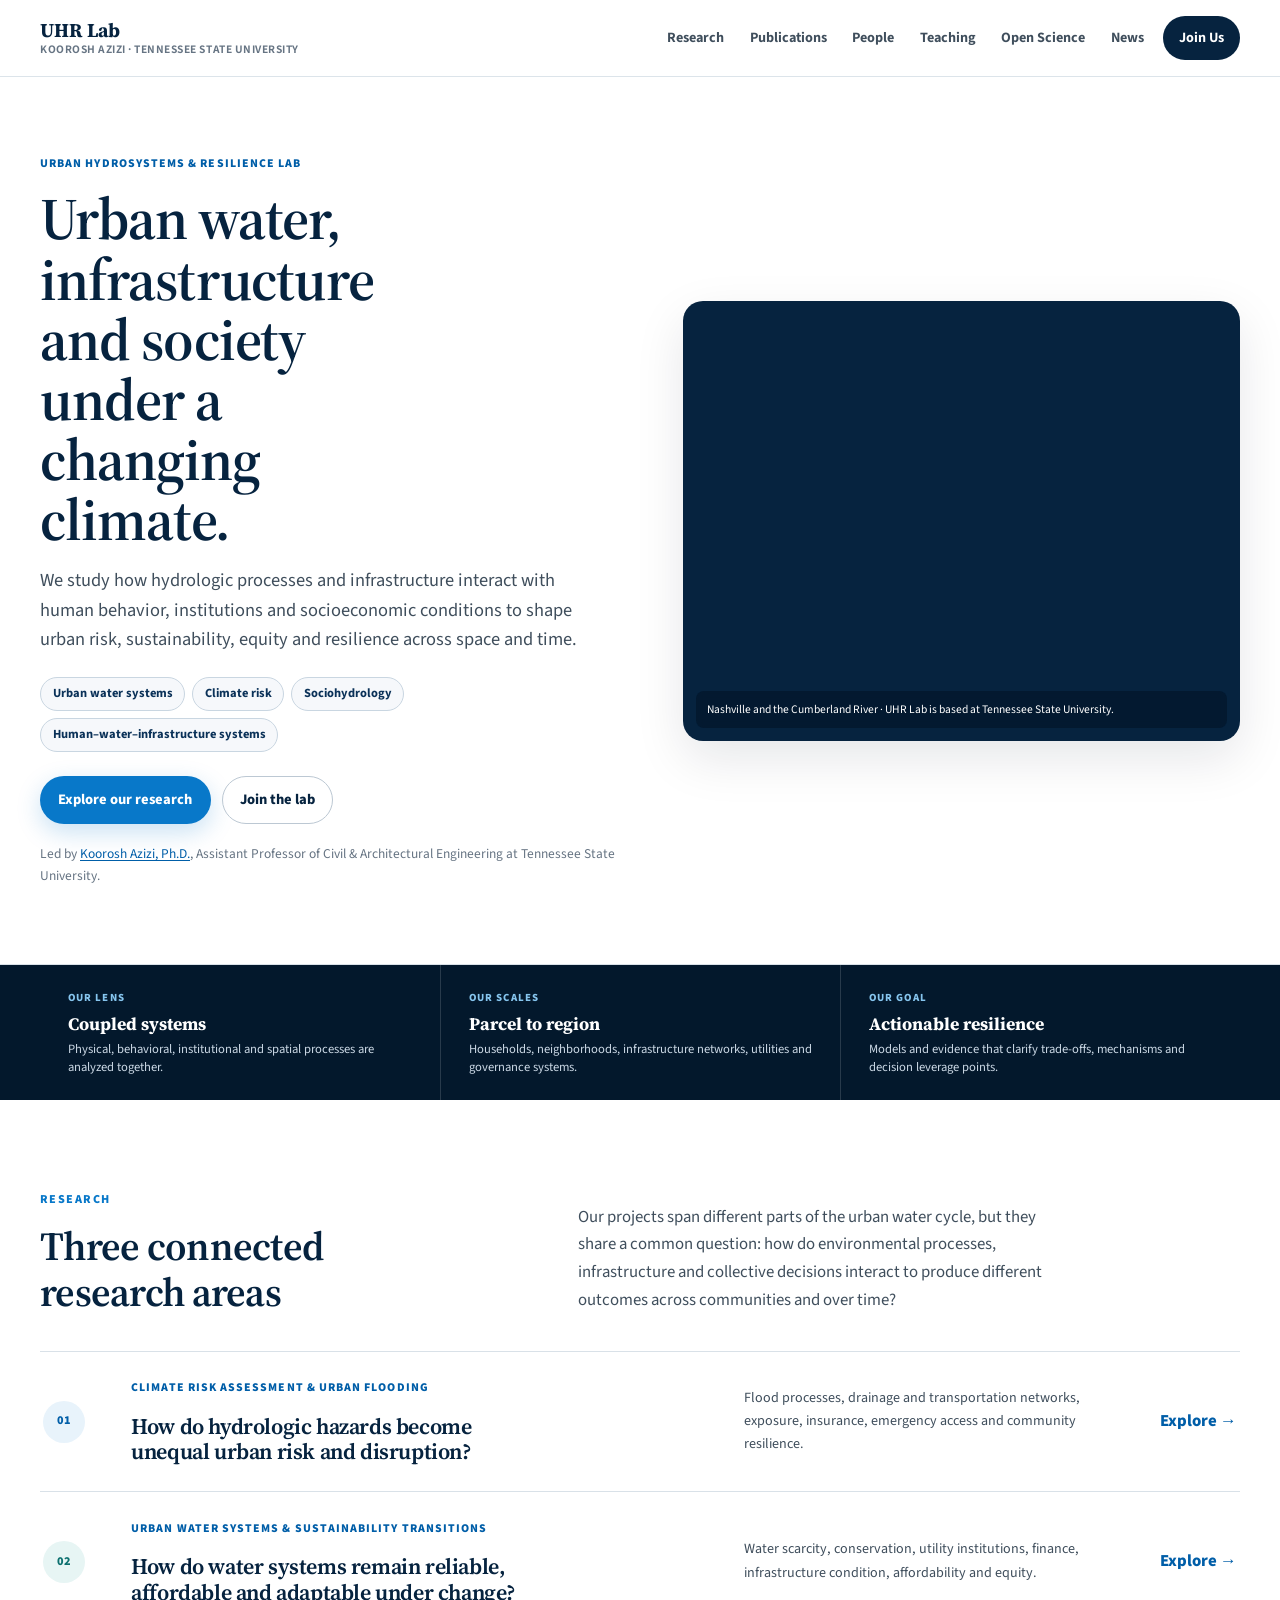
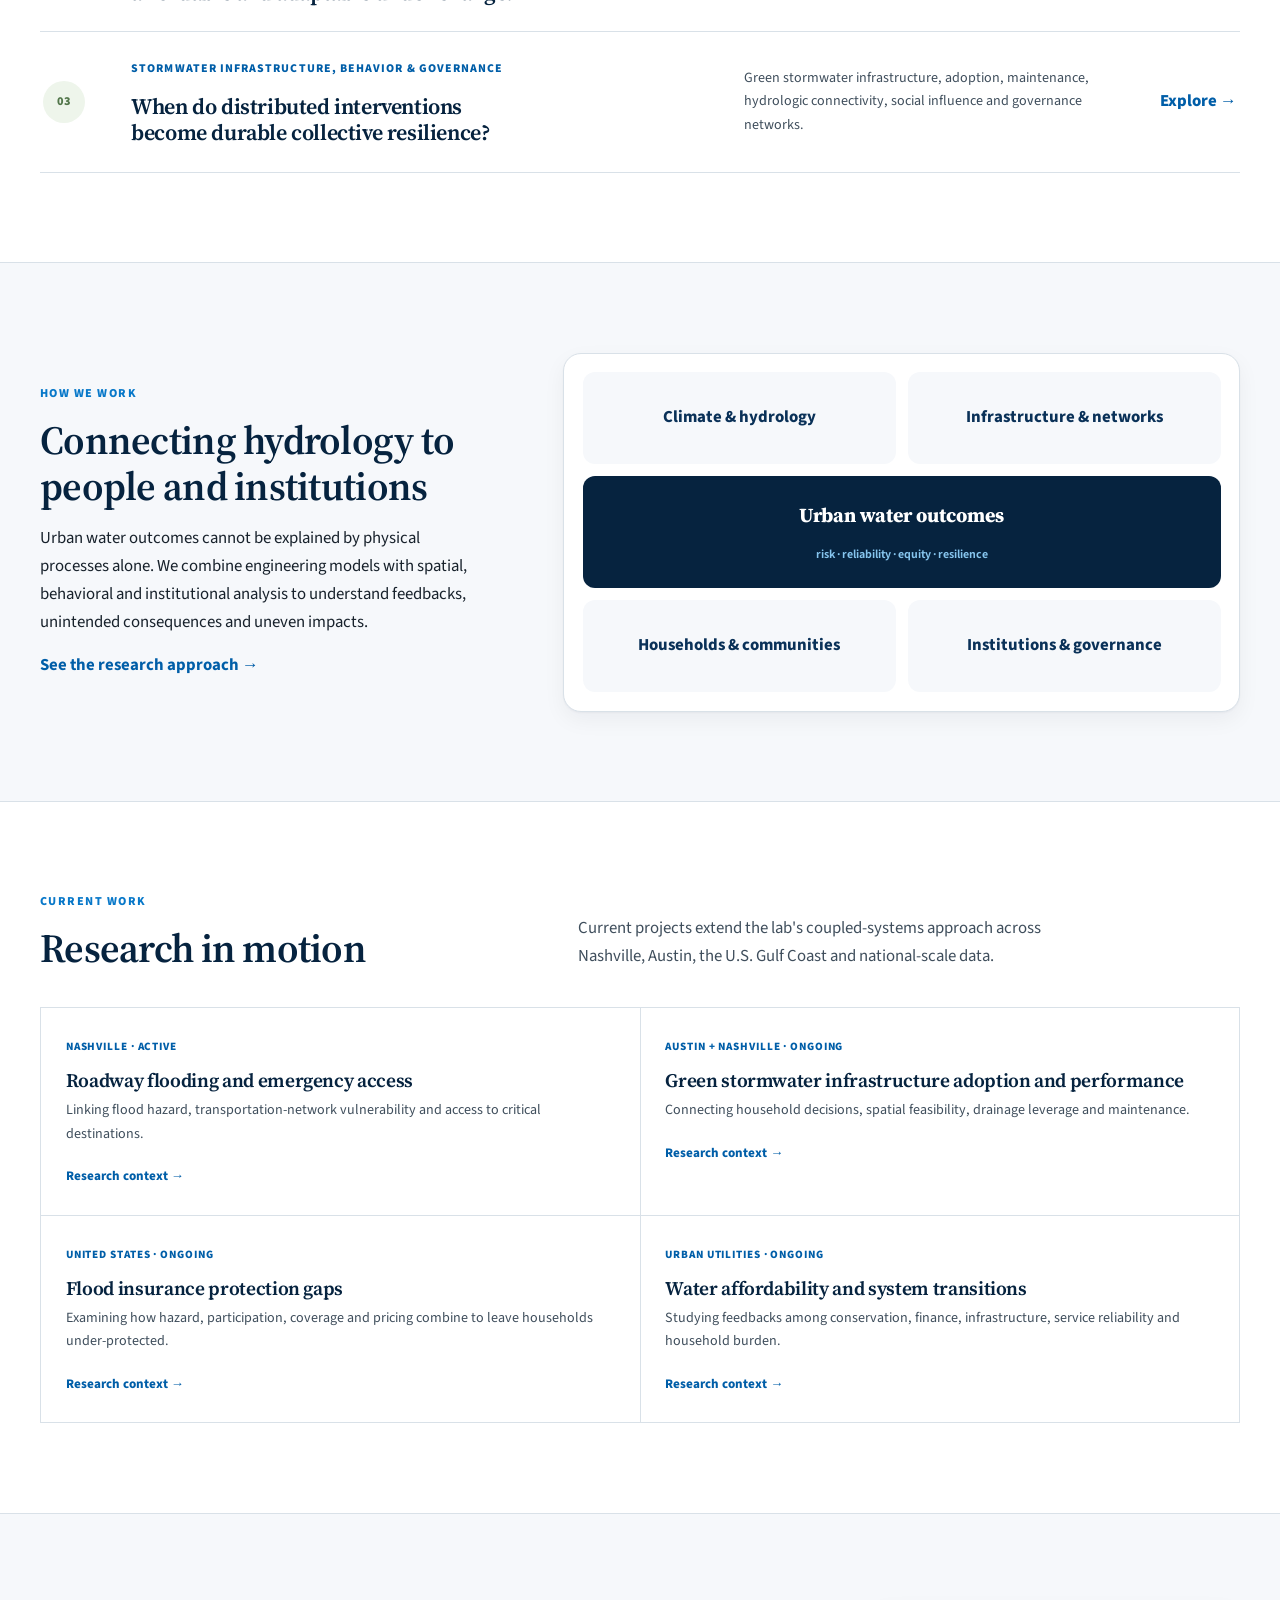
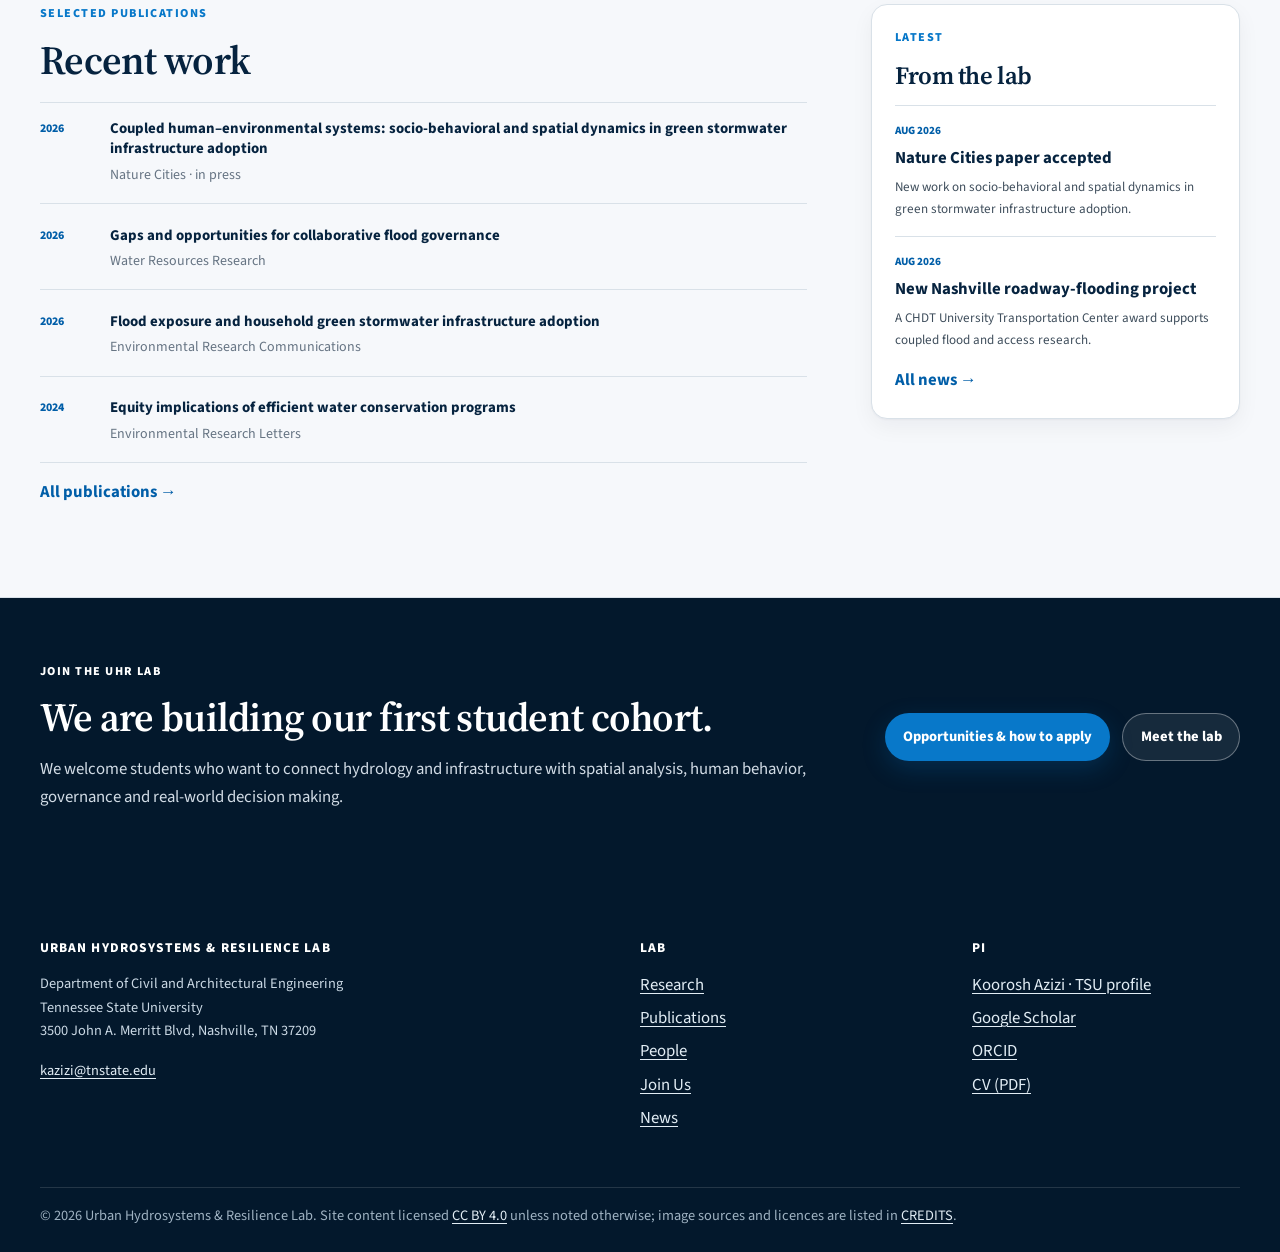
==== commit 6d83c5c4: "Merge the two redesign layers into one coherent site The August 13 redesign shipped as two waves (na" ====
--- a/index.html
+++ b/index.html
@@ -40,7 +40,7 @@
 </head>
 <body class="page-home page-lab-v2">
 <a class="skip-link" href="#main">Skip to main content</a>
-<header class="site-header"><div class="wrap site-header__inner"><a class="brand" href="index.html"><span class="brand__mark">UHR Lab</span><span class="brand__sub">Tennessee State University</span></a><button class="nav__toggle" type="button" aria-expanded="false" aria-controls="site-nav" hidden>Menu</button><nav class="nav" id="site-nav" aria-label="Main"><ul class="nav__list"><li><a class="nav__link" href="research.html">Research</a></li><li><a class="nav__link" href="publications.html">Publications</a></li><li><a class="nav__link" href="people.html">People</a></li><li><a class="nav__link" href="teaching.html">Teaching</a></li><li><a class="nav__link" href="research.html#open-science">Open Science</a></li><li><a class="nav__link" href="news.html">News</a></li><li><a class="nav__link nav__link--cta" href="join.html">Join Us</a></li></ul></nav></div></header>
+<header class="site-header"><div class="wrap site-header__inner"><a class="brand" href="index.html"><span class="brand__mark">UHR Lab</span><span class="brand__sub">Koorosh Azizi &middot; Tennessee State University</span></a><button class="nav__toggle" type="button" aria-expanded="false" aria-controls="site-nav" hidden>Menu</button><nav class="nav" id="site-nav" aria-label="Main"><ul class="nav__list"><li><a class="nav__link" href="research.html">Research</a></li><li><a class="nav__link" href="publications.html">Publications</a></li><li><a class="nav__link" href="people.html">People</a></li><li><a class="nav__link" href="teaching.html">Teaching</a></li><li><a class="nav__link" href="research.html#open-science">Open Science</a></li><li><a class="nav__link" href="news.html">News</a></li><li><a class="nav__link nav__link--cta" href="join.html">Join Us</a></li></ul></nav></div></header>
 <main id="main">
 <section class="lab-hero" aria-labelledby="lab-home-title"><div class="wrap lab-hero__grid"><div class="lab-hero__copy"><p class="lab-kicker">Urban Hydrosystems &amp; Resilience Lab</p><h1 id="lab-home-title">Urban water, infrastructure and society under a changing climate.</h1><p class="lab-hero__lede">We study how hydrologic processes and infrastructure interact with human behavior, institutions and socioeconomic conditions to shape urban risk, sustainability, equity and resilience across space and time.</p><div class="lab-hero__topics" aria-label="Core research areas"><span>Urban water systems</span><span>Climate risk</span><span>Sociohydrology</span><span>Human–water–infrastructure systems</span></div><div class="btn-row"><a class="btn btn--primary" href="research.html">Explore our research</a><a class="btn btn--secondary" href="join.html">Join the lab</a></div><p class="lab-hero__pi">Led by <a href="people.html">Koorosh Azizi, Ph.D.</a>, Assistant Professor of Civil &amp; Architectural Engineering at Tennessee State University.</p></div><figure class="lab-hero__media"><picture><source media="(max-width: 720px)" srcset="assets/img/photos/hero-nashville-sm.jpg"><img src="assets/img/photos/hero-nashville.jpg" width="1600" height="1067" alt="Nashville skyline and the Cumberland River at night." fetchpriority="high" decoding="async"></picture><figcaption>Nashville and the Cumberland River · UHR Lab is based at Tennessee State University.</figcaption></figure></div></section>
 <section class="lab-intro-strip"><div class="wrap lab-intro-strip__grid"><div><span>Our lens</span><strong>Coupled systems</strong><p>Physical, behavioral, institutional and spatial processes are analyzed together.</p></div><div><span>Our scales</span><strong>Parcel to region</strong><p>Households, neighborhoods, infrastructure networks, utilities and governance systems.</p></div><div><span>Our goal</span><strong>Actionable resilience</strong><p>Models and evidence that clarify trade-offs, mechanisms and decision leverage points.</p></div></div></section>
--- a/assets/css/refinement.css
+++ b/assets/css/refinement.css
@@ -905,3 +905,16 @@
   .research-area-number { top: 0; }
   .research-area-visual { width: 100%; }
 }
+
+/* --- fix: link pills inside dark page-head heroes were white-on-white --- */
+.page-head .linkrow a {
+  background: #ffffff;
+  color: #003366;
+  border-color: #ffffff;
+}
+.page-head .linkrow a:hover,
+.page-head .linkrow a:focus-visible {
+  background: #eaf1f8;
+  color: #002447;
+  border-color: #eaf1f8;
+}
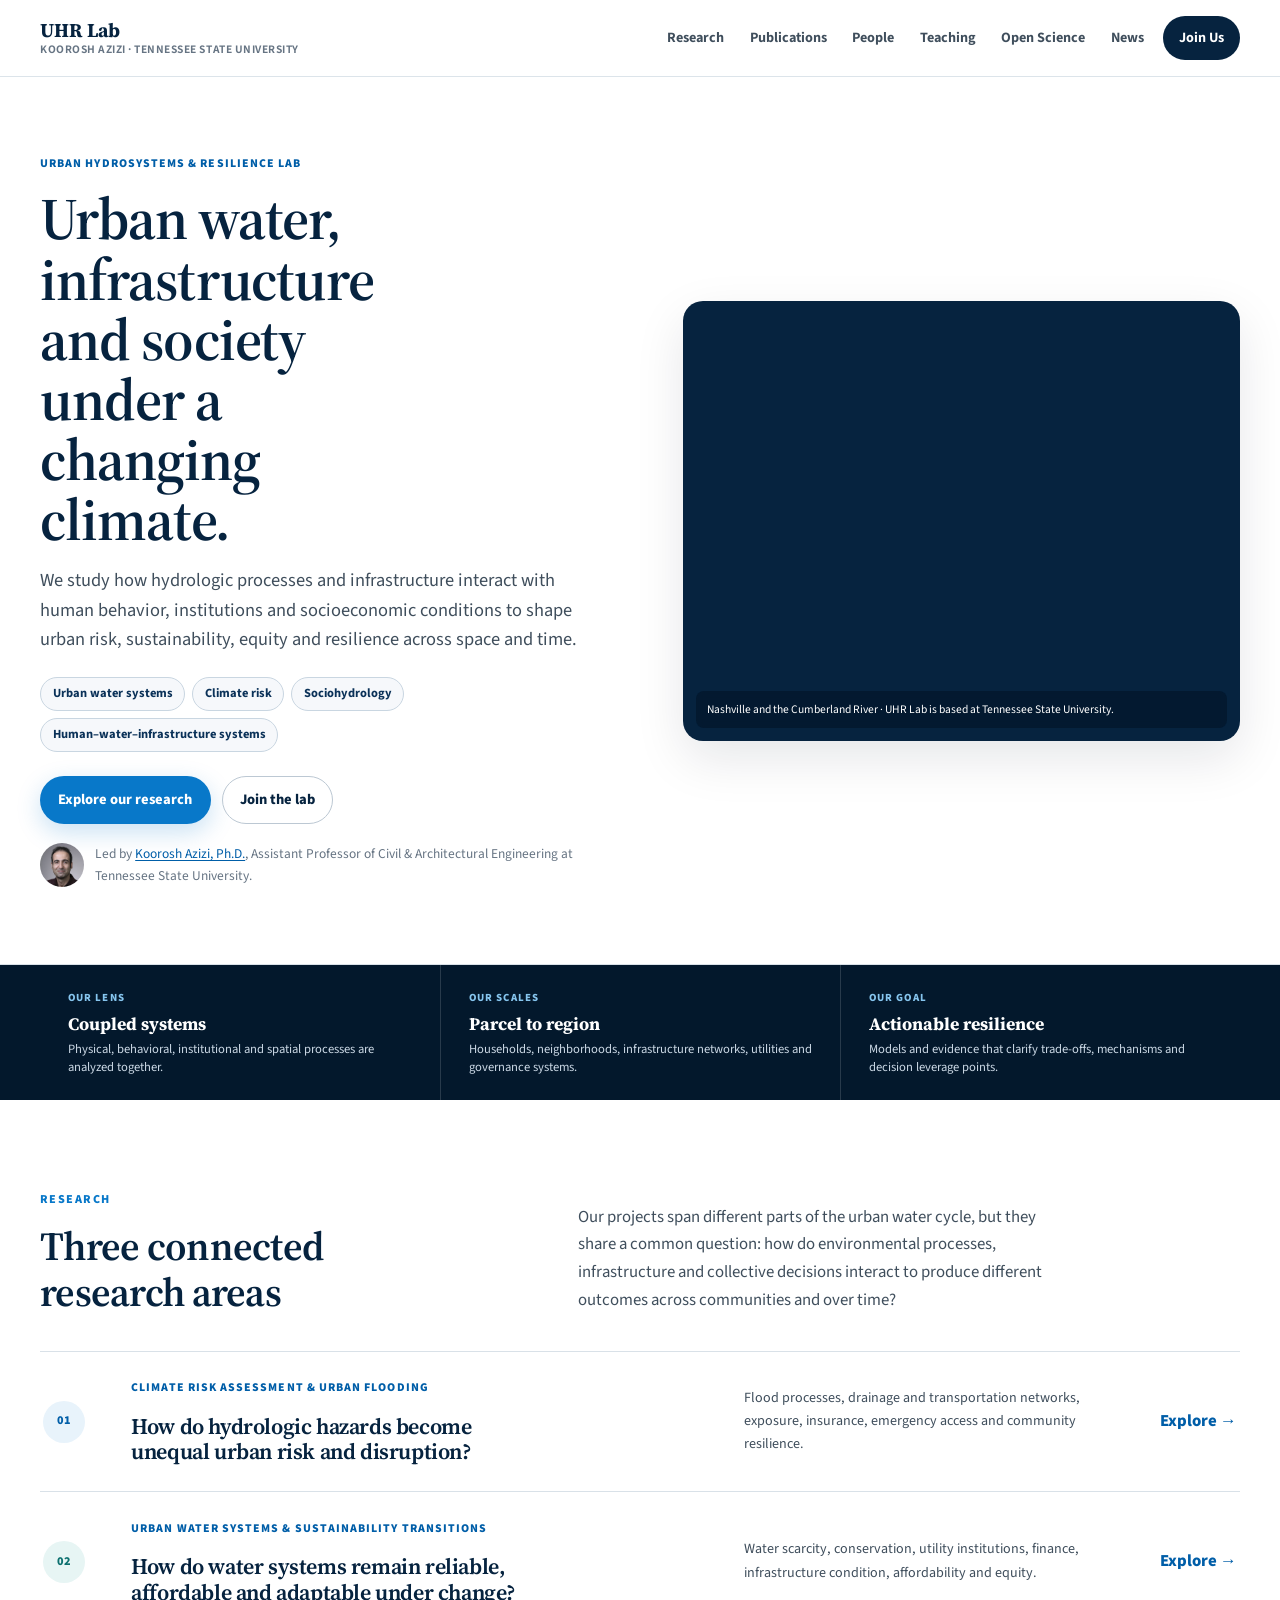
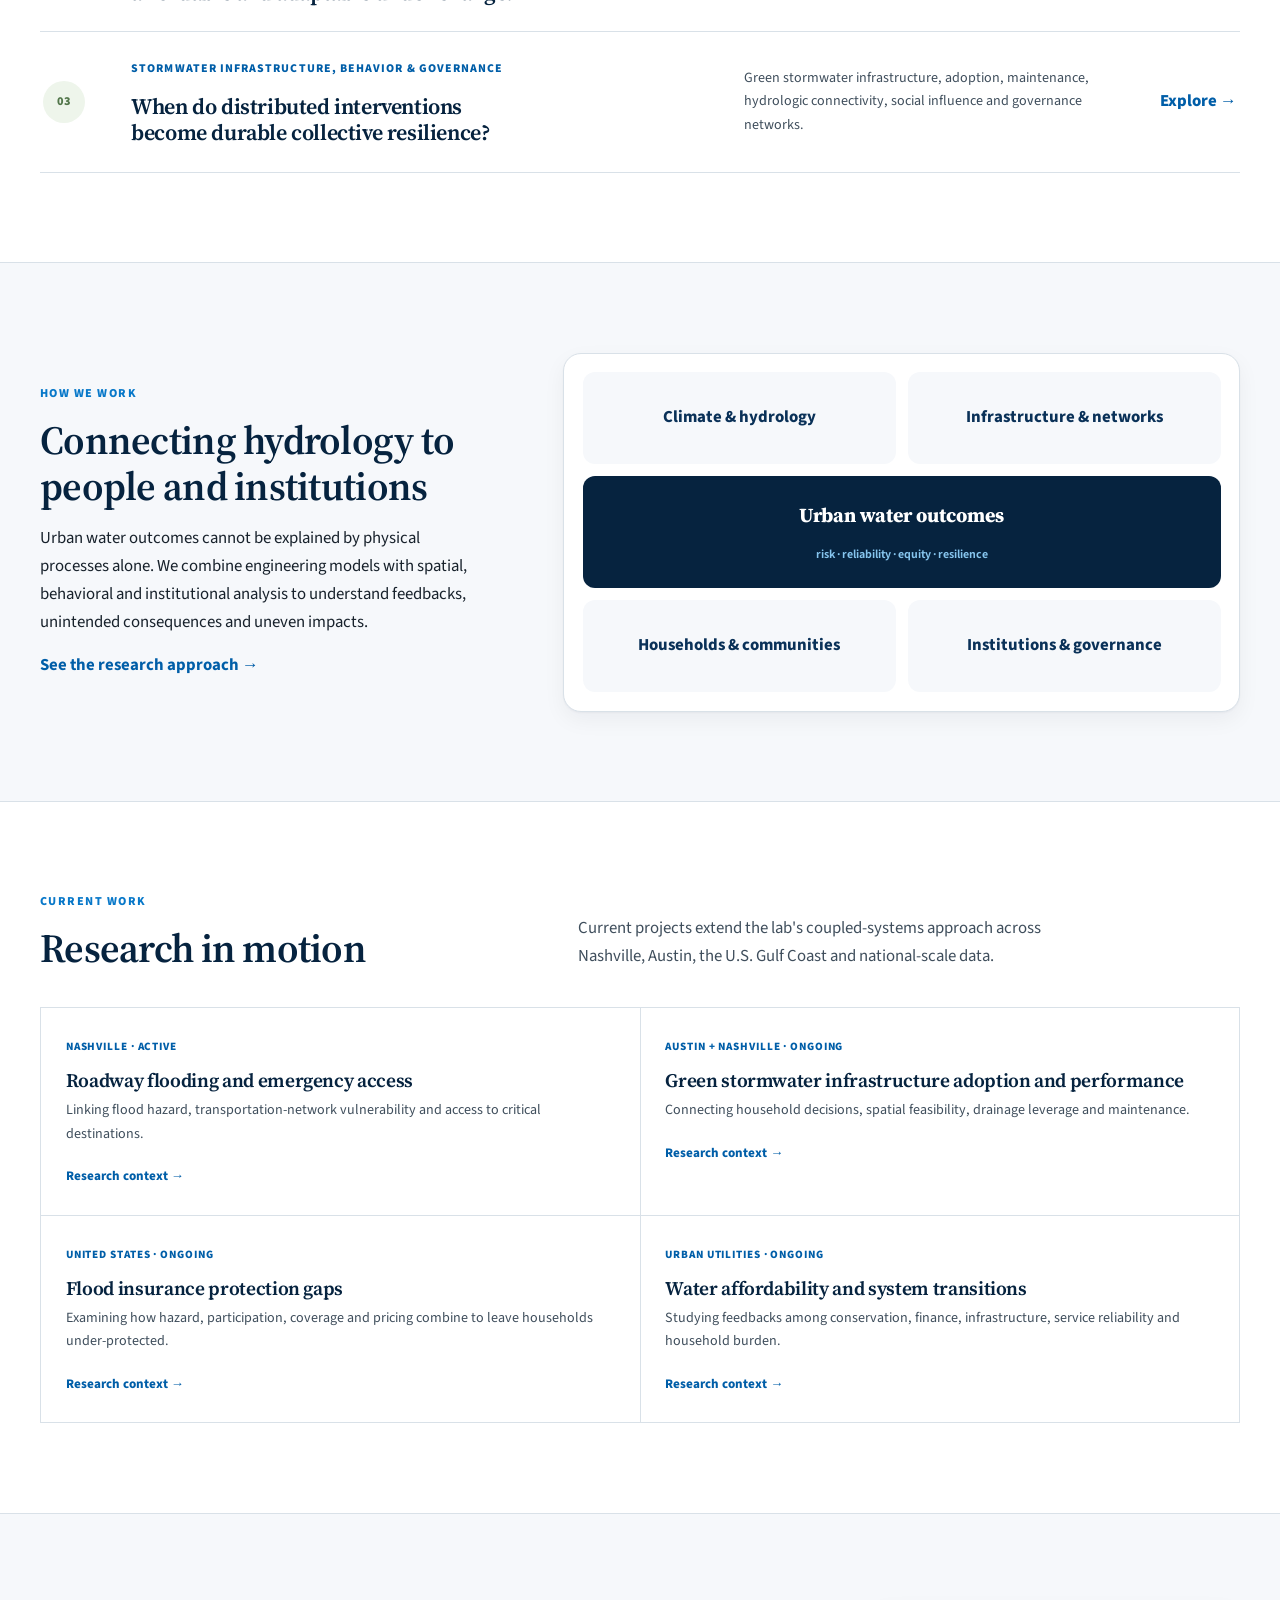
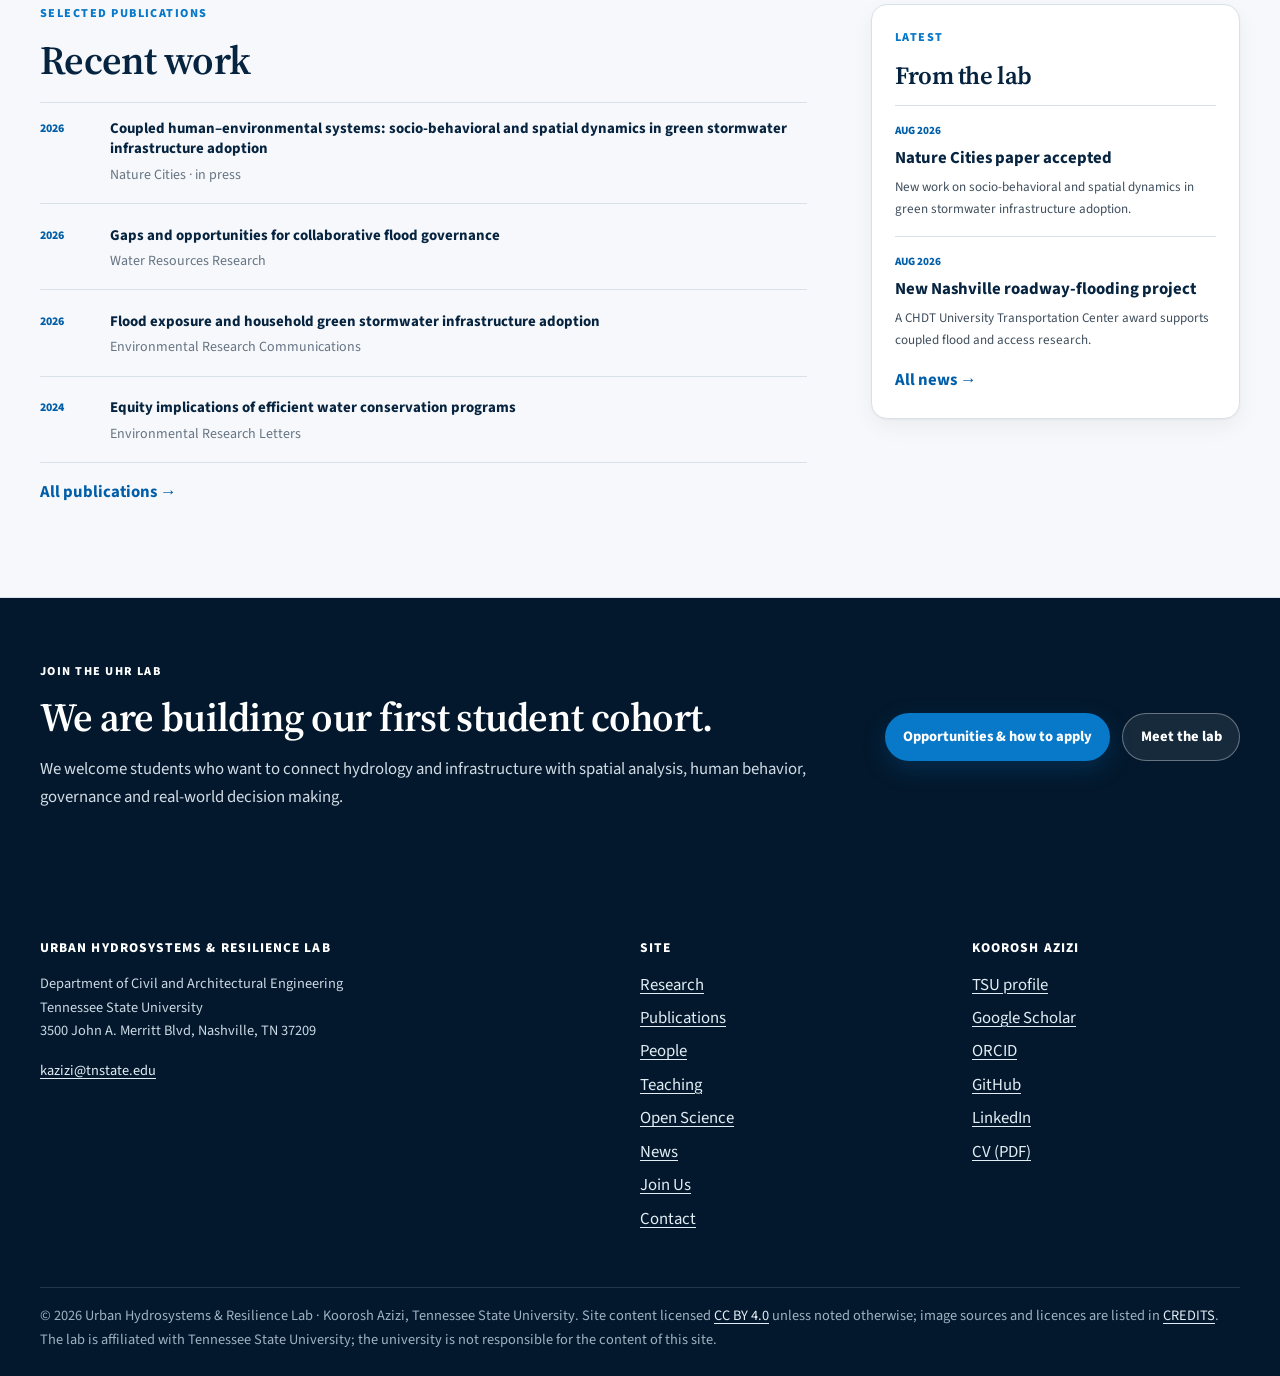
==== commit 557494af: "Layout audit fixes: compact heroes, finish half-styled sections, honest affordances Driven by a four" ====
--- a/index.html
+++ b/index.html
@@ -42,13 +42,13 @@
 <a class="skip-link" href="#main">Skip to main content</a>
 <header class="site-header"><div class="wrap site-header__inner"><a class="brand" href="index.html"><span class="brand__mark">UHR Lab</span><span class="brand__sub">Koorosh Azizi &middot; Tennessee State University</span></a><button class="nav__toggle" type="button" aria-expanded="false" aria-controls="site-nav" hidden>Menu</button><nav class="nav" id="site-nav" aria-label="Main"><ul class="nav__list"><li><a class="nav__link" href="research.html">Research</a></li><li><a class="nav__link" href="publications.html">Publications</a></li><li><a class="nav__link" href="people.html">People</a></li><li><a class="nav__link" href="teaching.html">Teaching</a></li><li><a class="nav__link" href="research.html#open-science">Open Science</a></li><li><a class="nav__link" href="news.html">News</a></li><li><a class="nav__link nav__link--cta" href="join.html">Join Us</a></li></ul></nav></div></header>
 <main id="main">
-<section class="lab-hero" aria-labelledby="lab-home-title"><div class="wrap lab-hero__grid"><div class="lab-hero__copy"><p class="lab-kicker">Urban Hydrosystems &amp; Resilience Lab</p><h1 id="lab-home-title">Urban water, infrastructure and society under a changing climate.</h1><p class="lab-hero__lede">We study how hydrologic processes and infrastructure interact with human behavior, institutions and socioeconomic conditions to shape urban risk, sustainability, equity and resilience across space and time.</p><div class="lab-hero__topics" aria-label="Core research areas"><span>Urban water systems</span><span>Climate risk</span><span>Sociohydrology</span><span>Human–water–infrastructure systems</span></div><div class="btn-row"><a class="btn btn--primary" href="research.html">Explore our research</a><a class="btn btn--secondary" href="join.html">Join the lab</a></div><p class="lab-hero__pi">Led by <a href="people.html">Koorosh Azizi, Ph.D.</a>, Assistant Professor of Civil &amp; Architectural Engineering at Tennessee State University.</p></div><figure class="lab-hero__media"><picture><source media="(max-width: 720px)" srcset="assets/img/photos/hero-nashville-sm.jpg"><img src="assets/img/photos/hero-nashville.jpg" width="1600" height="1067" alt="Nashville skyline and the Cumberland River at night." fetchpriority="high" decoding="async"></picture><figcaption>Nashville and the Cumberland River · UHR Lab is based at Tennessee State University.</figcaption></figure></div></section>
+<section class="lab-hero" aria-labelledby="lab-home-title"><div class="wrap lab-hero__grid"><div class="lab-hero__copy"><p class="lab-kicker">Urban Hydrosystems &amp; Resilience Lab</p><h1 id="lab-home-title">Urban water, infrastructure and society under a changing climate.</h1><p class="lab-hero__lede">We study how hydrologic processes and infrastructure interact with human behavior, institutions and socioeconomic conditions to shape urban risk, sustainability, equity and resilience across space and time.</p><div class="lab-hero__topics" aria-label="Core research areas"><span>Urban water systems</span><span>Climate risk</span><span>Sociohydrology</span><span>Human–water–infrastructure systems</span></div><div class="btn-row"><a class="btn btn--primary" href="research.html">Explore our research</a><a class="btn btn--secondary" href="join.html">Join the lab</a></div><p class="lab-hero__pi"><img class="lab-hero__pi-photo" src="assets/img/azizi-portrait.jpg" width="44" height="44" alt="" loading="lazy"><span>Led by <a href="people.html">Koorosh Azizi, Ph.D.</a>, Assistant Professor of Civil &amp; Architectural Engineering at Tennessee State University.</span></p></div><figure class="lab-hero__media"><picture><source media="(max-width: 720px)" srcset="assets/img/photos/hero-nashville-sm.jpg"><img src="assets/img/photos/hero-nashville.jpg" width="1600" height="1067" alt="Nashville skyline and the Cumberland River at night." fetchpriority="high" decoding="async"></picture><figcaption>Nashville and the Cumberland River · UHR Lab is based at Tennessee State University.</figcaption></figure></div></section>
 <section class="lab-intro-strip"><div class="wrap lab-intro-strip__grid"><div><span>Our lens</span><strong>Coupled systems</strong><p>Physical, behavioral, institutional and spatial processes are analyzed together.</p></div><div><span>Our scales</span><strong>Parcel to region</strong><p>Households, neighborhoods, infrastructure networks, utilities and governance systems.</p></div><div><span>Our goal</span><strong>Actionable resilience</strong><p>Models and evidence that clarify trade-offs, mechanisms and decision leverage points.</p></div></div></section>
 <section class="section"><div class="wrap"><div class="lab-section-head"><div><p class="eyebrow">Research</p><h2>Three connected research areas</h2></div><p>Our projects span different parts of the urban water cycle, but they share a common question: how do environmental processes, infrastructure and collective decisions interact to produce different outcomes across communities and over time?</p></div><div class="lab-theme-list"><article class="lab-theme-row lab-theme-row--blue"><div class="lab-theme-row__index">01</div><div><p class="lab-theme-row__eyebrow">Climate risk assessment &amp; urban flooding</p><h3>How do hydrologic hazards become unequal urban risk and disruption?</h3></div><p>Flood processes, drainage and transportation networks, exposure, insurance, emergency access and community resilience.</p><a href="research.html#theme-flood">Explore →</a></article><article class="lab-theme-row lab-theme-row--teal"><div class="lab-theme-row__index">02</div><div><p class="lab-theme-row__eyebrow">Urban water systems &amp; sustainability transitions</p><h3>How do water systems remain reliable, affordable and adaptable under change?</h3></div><p>Water scarcity, conservation, utility institutions, finance, infrastructure condition, affordability and equity.</p><a href="research.html#theme-water">Explore →</a></article><article class="lab-theme-row lab-theme-row--green"><div class="lab-theme-row__index">03</div><div><p class="lab-theme-row__eyebrow">Stormwater infrastructure, behavior &amp; governance</p><h3>When do distributed interventions become durable collective resilience?</h3></div><p>Green stormwater infrastructure, adoption, maintenance, hydrologic connectivity, social influence and governance networks.</p><a href="research.html#theme-stormwater">Explore →</a></article></div></div></section>
-<section class="section section--tint lab-framework-section"><div class="wrap lab-framework-layout"><div class="lab-framework-copy"><p class="eyebrow">How we work</p><h2>Connecting hydrology to people and institutions</h2><p>Urban water outcomes cannot be explained by physical processes alone. We combine engineering models with spatial, behavioral and institutional analysis to understand feedbacks, unintended consequences and uneven impacts.</p><a class="text-link" href="research.html">See the research approach →</a></div><div class="lab-framework-diagram" aria-label="Research framework"><div class="lab-framework-node">Climate &amp; hydrology</div><div class="lab-framework-node">Infrastructure &amp; networks</div><div class="lab-framework-node lab-framework-node--center">Urban water outcomes<br><span>risk · reliability · equity · resilience</span></div><div class="lab-framework-node">Households &amp; communities</div><div class="lab-framework-node">Institutions &amp; governance</div></div></div></section>
+<section class="section section--tint lab-framework-section"><div class="wrap lab-framework-layout"><div class="lab-framework-copy"><p class="eyebrow">How we work</p><h2>Connecting hydrology to people and institutions</h2><p>Urban water outcomes cannot be explained by physical processes alone. We combine engineering models with spatial, behavioral and institutional analysis to understand feedbacks, unintended consequences and uneven impacts.</p><a class="text-link" href="research.html">See the research approach →</a></div><div class="lab-framework-diagram" aria-label="Research framework"><a class="lab-framework-node" href="research.html#theme-flood">Climate &amp; hydrology</a><a class="lab-framework-node" href="research.html#theme-water">Infrastructure &amp; networks</a><div class="lab-framework-node lab-framework-node--center">Urban water outcomes<br><span>risk · reliability · equity · resilience</span></div><a class="lab-framework-node" href="research.html#theme-stormwater">Households &amp; communities</a><a class="lab-framework-node" href="research.html#theme-stormwater">Institutions &amp; governance</a></div></div></section>
 <section class="section"><div class="wrap"><div class="lab-section-head"><div><p class="eyebrow">Current work</p><h2>Research in motion</h2></div><p>Current projects extend the lab's coupled-systems approach across Nashville, Austin, the U.S. Gulf Coast and national-scale data.</p></div><div class="lab-current-grid"><article><span>Nashville · Active</span><h3>Roadway flooding and emergency access</h3><p>Linking flood hazard, transportation-network vulnerability and access to critical destinations.</p><a href="research.html#theme-flood">Research context →</a></article><article><span>Austin + Nashville · Ongoing</span><h3>Green stormwater infrastructure adoption and performance</h3><p>Connecting household decisions, spatial feasibility, drainage leverage and maintenance.</p><a href="research.html#theme-stormwater">Research context →</a></article><article><span>United States · Ongoing</span><h3>Flood insurance protection gaps</h3><p>Examining how hazard, participation, coverage and pricing combine to leave households under-protected.</p><a href="research.html#theme-flood">Research context →</a></article><article><span>Urban utilities · Ongoing</span><h3>Water affordability and system transitions</h3><p>Studying feedbacks among conservation, finance, infrastructure, service reliability and household burden.</p><a href="research.html#theme-water">Research context →</a></article></div></div></section>
 <section class="section section--tint"><div class="wrap lab-evidence-grid"><div><div class="lab-mini-head"><p class="eyebrow">Selected publications</p><h2>Recent work</h2></div><ol class="lab-pub-list"><li><span>2026</span><div><strong>Coupled human–environmental systems: socio-behavioral and spatial dynamics in green stormwater infrastructure adoption</strong><small><em>Nature Cities</em> · in press</small></div></li><li><span>2026</span><div><a href="https://doi.org/10.1029/2025WR041974" rel="noopener"><strong>Gaps and opportunities for collaborative flood governance</strong></a><small><em>Water Resources Research</em></small></div></li><li><span>2026</span><div><a href="https://doi.org/10.1088/2515-7620/ae3ff0" rel="noopener"><strong>Flood exposure and household green stormwater infrastructure adoption</strong></a><small><em>Environmental Research Communications</em></small></div></li><li><span>2024</span><div><a href="https://doi.org/10.1088/1748-9326/ad691a" rel="noopener"><strong>Equity implications of efficient water conservation programs</strong></a><small><em>Environmental Research Letters</em></small></div></li></ol><p><a class="text-link" href="publications.html">All publications →</a></p></div><aside class="lab-news-card"><p class="eyebrow">Latest</p><h2>From the lab</h2><div class="lab-news-card__item"><time datetime="2026-08">Aug 2026</time><strong>Nature Cities paper accepted</strong><p>New work on socio-behavioral and spatial dynamics in green stormwater infrastructure adoption.</p></div><div class="lab-news-card__item"><time datetime="2026-08">Aug 2026</time><strong>New Nashville roadway-flooding project</strong><p>A CHDT University Transportation Center award supports coupled flood and access research.</p></div><a class="text-link" href="news.html">All news →</a></aside></div></section>
 <section class="lab-join-band"><div class="wrap lab-join-band__grid"><div><p class="eyebrow">Join the UHR Lab</p><h2>We are building our first student cohort.</h2><p>We welcome students who want to connect hydrology and infrastructure with spatial analysis, human behavior, governance and real-world decision making.</p></div><div class="lab-join-band__actions"><a class="btn btn--primary" href="join.html">Opportunities &amp; how to apply</a><a class="btn btn--ghost" href="people.html">Meet the lab</a></div></div></section>
 </main>
-<footer class="site-footer"><div class="wrap"><div class="site-footer__grid"><div><h2>Urban Hydrosystems &amp; Resilience Lab</h2><p>Department of Civil and Architectural Engineering<br>Tennessee State University<br>3500 John A. Merritt Blvd, Nashville, TN 37209</p><p><a href="mailto:kazizi@tnstate.edu">kazizi@tnstate.edu</a></p></div><div><h2>Lab</h2><ul><li><a href="research.html">Research</a></li><li><a href="publications.html">Publications</a></li><li><a href="people.html">People</a></li><li><a href="join.html">Join Us</a></li><li><a href="news.html">News</a></li></ul></div><div><h2>PI</h2><ul><li><a href="https://www.tnstate.edu/cae/azizi.aspx" rel="noopener">Koorosh Azizi · TSU profile</a></li><li><a href="https://scholar.google.com/citations?user=MXlzhmcAAAAJ&amp;hl=en" rel="noopener">Google Scholar</a></li><li><a href="https://orcid.org/0000-0002-0786-7323" rel="noopener">ORCID</a></li><li><a href="assets/cv/Koorosh_Azizi_CV_August_2026.pdf">CV (PDF)</a></li></ul></div></div><div class="site-footer__legal"><p>&copy; 2026 Urban Hydrosystems &amp; Resilience Lab. Site content licensed <a href="https://creativecommons.org/licenses/by/4.0/" rel="noopener license">CC BY 4.0</a> unless noted otherwise; image sources and licences are listed in <a href="assets/img/CREDITS.md">CREDITS</a>.</p></div></div></footer><script src="assets/js/nav.js" defer></script>
+<footer class="site-footer"><div class="wrap"><div class="site-footer__grid"><div><h2>Urban Hydrosystems &amp; Resilience Lab</h2><p>Department of Civil and Architectural Engineering<br>Tennessee State University<br>3500 John A. Merritt Blvd, Nashville, TN 37209</p><p><a href="mailto:kazizi@tnstate.edu">kazizi@tnstate.edu</a></p></div><div><h2>Site</h2><ul><li><a href="research.html">Research</a></li><li><a href="publications.html">Publications</a></li><li><a href="people.html">People</a></li><li><a href="teaching.html">Teaching</a></li><li><a href="research.html#open-science">Open Science</a></li><li><a href="news.html">News</a></li><li><a href="join.html">Join Us</a></li><li><a href="contact.html">Contact</a></li></ul></div><div><h2>Koorosh Azizi</h2><ul><li><a href="https://www.tnstate.edu/cae/azizi.aspx" rel="noopener">TSU profile</a></li><li><a href="https://scholar.google.com/citations?user=MXlzhmcAAAAJ&amp;hl=en" rel="noopener">Google Scholar</a></li><li><a href="https://orcid.org/0000-0002-0786-7323" rel="noopener">ORCID</a></li><li><a href="https://github.com/Koazizi" rel="noopener">GitHub</a></li><li><a href="https://www.linkedin.com/in/koorosh-azizi-058367b2/" rel="noopener">LinkedIn</a></li><li><a href="assets/cv/Koorosh_Azizi_CV_August_2026.pdf">CV (PDF)</a></li></ul></div></div><div class="site-footer__legal"><p>&copy; 2026 Urban Hydrosystems &amp; Resilience Lab &middot; Koorosh Azizi, Tennessee State University. Site content licensed <a href="https://creativecommons.org/licenses/by/4.0/" rel="noopener license">CC BY 4.0</a> unless noted otherwise; image sources and licences are listed in <a href="assets/img/CREDITS.md">CREDITS</a>. The lab is affiliated with Tennessee State University; the university is not responsible for the content of this site.</p></div></div></footer><script src="assets/js/nav.js" defer></script>
 </body></html>
--- a/assets/css/refinement.css
+++ b/assets/css/refinement.css
@@ -917,4 +917,156 @@
   background: #eaf1f8;
   color: #002447;
   border-color: #eaf1f8;
+}
+/* ===== Layout refinement pass (13 Aug 2026): compact heroes, complete the
+   half-styled sections, honest affordances ===== */
+
+/* 1 · Compact dark page headers (publications, teaching, news, contact) */
+.page-head {
+  padding-block: clamp(2.75rem, 4.5vw, 4.25rem) clamp(2.25rem, 3.5vw, 3.25rem);
+}
+.page-head h1 {
+  max-width: 26ch;
+  font-size: clamp(2.1rem, 1.6rem + 1.9vw, 3.2rem);
+}
+.page-head--research-v2 { padding-block: clamp(2.75rem, 4.5vw, 4rem); }
+.page-head--research-v2 h1 { font-size: clamp(2.1rem, 1.6rem + 1.9vw, 3.2rem); max-width: 26ch; }
+
+/* 2 · Compact light lab heads and heroes (research, people, home, join) */
+.lab-page-head { padding-block: clamp(2.75rem, 4.5vw, 4rem); }
+.lab-page-head h1 { max-width: 24ch; font-size: clamp(2.25rem, 1.7rem + 1.9vw, 3.3rem); }
+.lab-hero h1,
+.join-hero h1 {
+  max-width: 20ch;
+  font-size: clamp(2.2rem, 1.65rem + 1.9vw, 3.4rem);
+  text-wrap: balance;
+}
+
+/* 3 · Publications: "three empirical fronts" as a proper card grid */
+.publication-path-grid {
+  display: grid;
+  grid-template-columns: repeat(3, minmax(0, 1fr));
+  gap: 1.25rem;
+}
+.publication-path {
+  padding: 1.5rem 1.6rem;
+  border: 1px solid var(--line, #dde1e6);
+  border-radius: 12px;
+  background: #fff;
+}
+.publication-path__label {
+  display: block;
+  margin-bottom: .55rem;
+  color: var(--blue-700, #00539f);
+  font-size: .72rem;
+  font-weight: 820;
+  letter-spacing: .12em;
+  text-transform: uppercase;
+}
+.publication-path h3 { margin: 0 0 .6rem; font-size: 1.15rem; }
+.publication-path ul { margin: 0 0 .6rem; padding-left: 1.1em; }
+.publication-path li { margin-bottom: .3rem; font-size: .95rem; color: var(--ink-2, #4a5568); }
+@media (max-width: 900px) { .publication-path-grid { grid-template-columns: 1fr; } }
+
+/* 4 · Teaching: approach principles as cards */
+.methods-grid {
+  display: grid;
+  grid-template-columns: repeat(2, minmax(0, 1fr));
+  gap: 1.25rem;
+}
+.method-card {
+  padding: 1.4rem 1.6rem;
+  border: 1px solid var(--line, #dde1e6);
+  border-radius: 12px;
+  background: #fff;
+}
+.method-card > span {
+  display: block;
+  margin-bottom: .5rem;
+  color: var(--blue-700, #00539f);
+  font-size: .72rem;
+  font-weight: 820;
+  letter-spacing: .12em;
+  text-transform: uppercase;
+}
+.method-card h3 { margin: 0 0 .5rem; font-size: 1.15rem; }
+.method-card p { margin: 0; max-width: 58ch; color: var(--ink-2, #4a5568); }
+@media (max-width: 760px) { .methods-grid { grid-template-columns: 1fr; } }
+
+/* 5 · Publications: conference-presentations disclosure */
+details.disclosure {
+  margin-top: 2rem;
+  border: 1px solid var(--line, #dde1e6);
+  border-radius: 12px;
+  background: #fff;
+}
+details.disclosure > summary {
+  list-style: none;
+  cursor: pointer;
+  display: flex;
+  align-items: center;
+  gap: .7rem;
+  padding: 1.05rem 1.4rem;
+  font-family: var(--serif);
+  font-weight: 600;
+  font-size: 1.1rem;
+  color: var(--navy-900, #003366);
+}
+details.disclosure > summary::-webkit-details-marker { display: none; }
+details.disclosure > summary::before {
+  content: "\25B8";
+  color: var(--blue-700, #00539f);
+  transition: transform .15s ease;
+}
+details.disclosure[open] > summary::before { transform: rotate(90deg); }
+details.disclosure > summary:hover { color: var(--blue-700, #00539f); }
+details.disclosure .pub-list { margin: 0; padding: 0 1.4rem 1.2rem; }
+
+/* 6 · Join: make the question rows read as the links they are */
+.join-question-list a {
+  position: relative;
+  padding-right: 2.4rem;
+  transition: background .15s ease;
+}
+.join-question-list a::after {
+  content: "\2192";
+  position: absolute;
+  right: .5rem;
+  top: 50%;
+  transform: translateY(-50%);
+  color: var(--blue-700, #00539f);
+  opacity: 0;
+  transition: opacity .15s ease, transform .15s ease;
+}
+.join-question-list a:hover { background: var(--paper-2, #f4f7fa); }
+.join-question-list a:hover::after { opacity: 1; transform: translate(4px, -50%); }
+.join-question-list a:hover strong { color: var(--blue-700, #00539f); }
+
+/* 7 · Home: framework nodes are now real links */
+a.lab-framework-node {
+  text-decoration: none;
+  cursor: pointer;
+  transition: transform .18s ease, box-shadow .18s ease, background .18s ease, color .18s ease;
+}
+a.lab-framework-node:hover,
+a.lab-framework-node:focus-visible {
+  transform: translateY(-2px);
+  background: #fff;
+  box-shadow: 0 8px 22px rgba(0, 36, 71, .10);
+  color: var(--blue-700, #00539f);
+}
+
+/* 8 · Home: PI credit line with portrait */
+.lab-hero__pi { display: flex; align-items: center; gap: .7rem; }
+.lab-hero__pi-photo {
+  width: 44px; height: 44px;
+  border-radius: 50%;
+  object-fit: cover;
+  object-position: 50% 12%;
+  flex: none;
+}
+
+@media (prefers-reduced-motion: reduce) {
+  a.lab-framework-node, .join-question-list a, .join-question-list a::after,
+  details.disclosure > summary::before { transition: none; }
 }
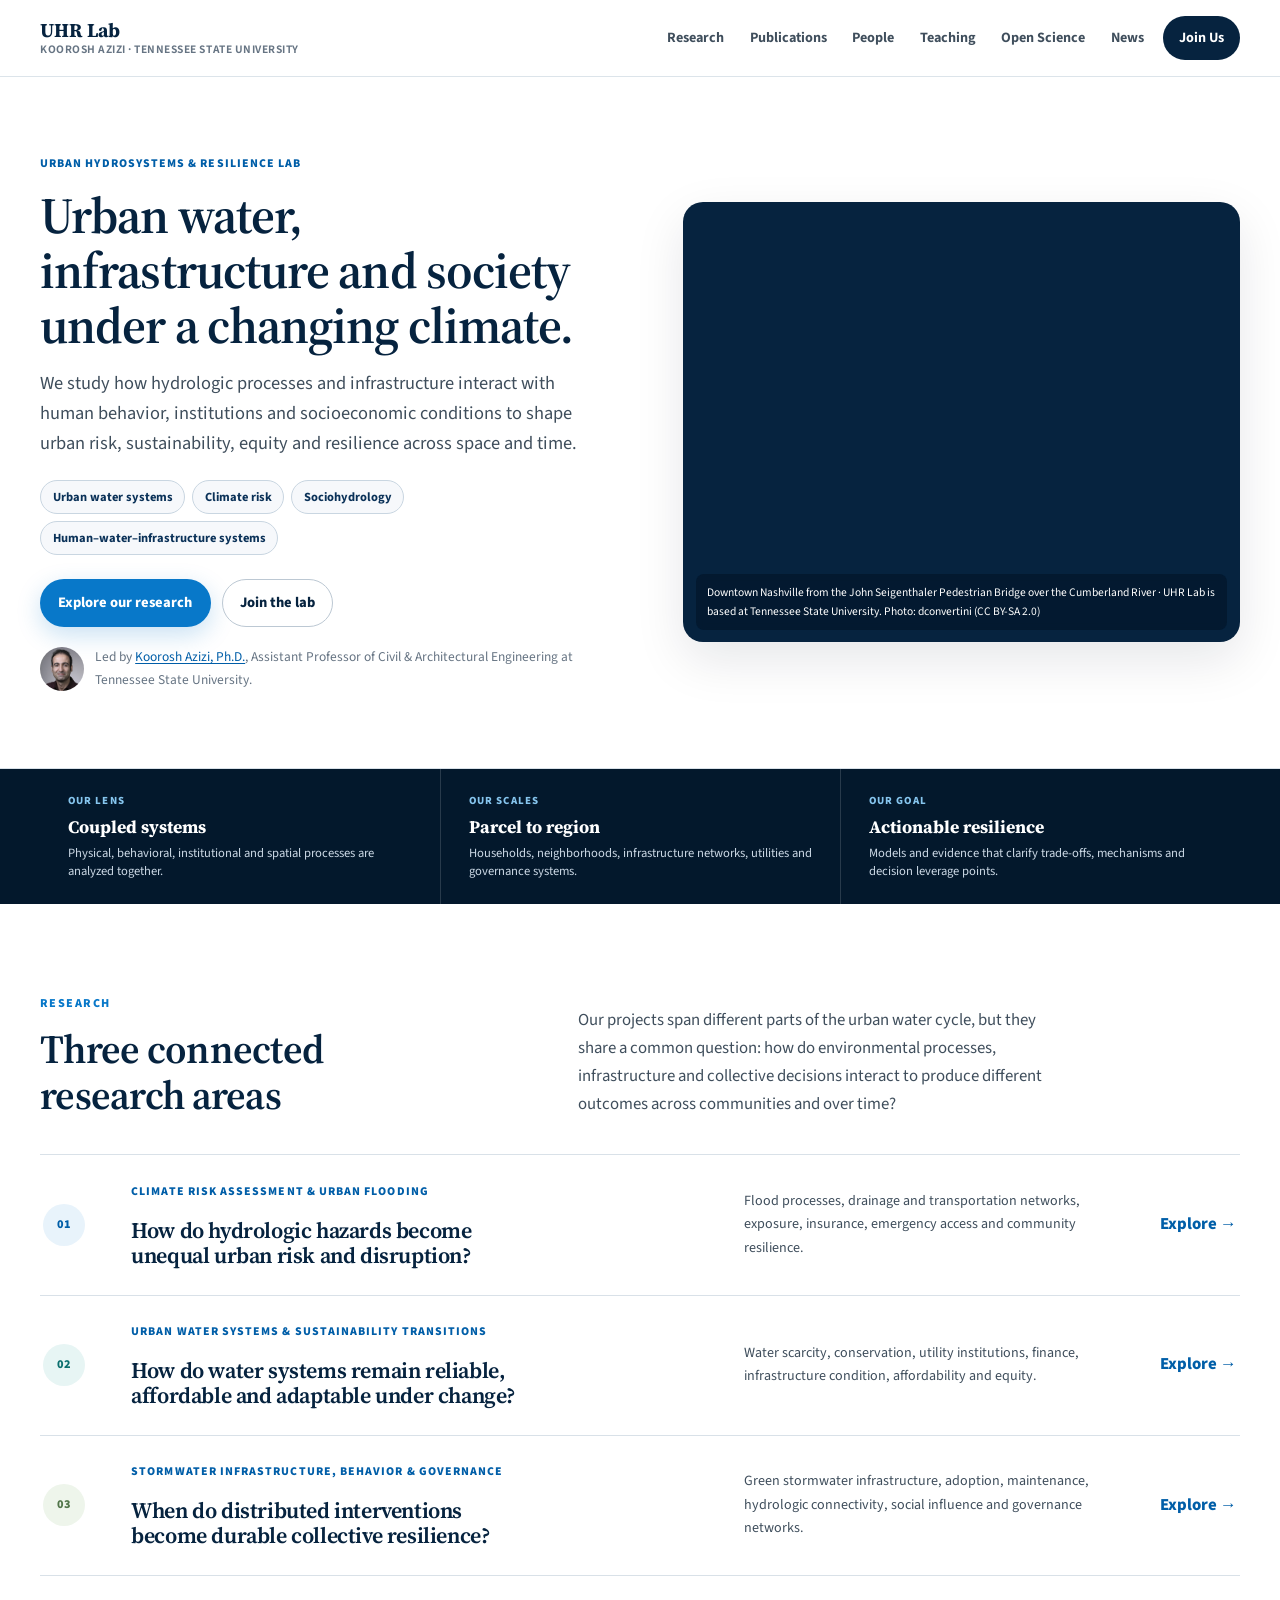
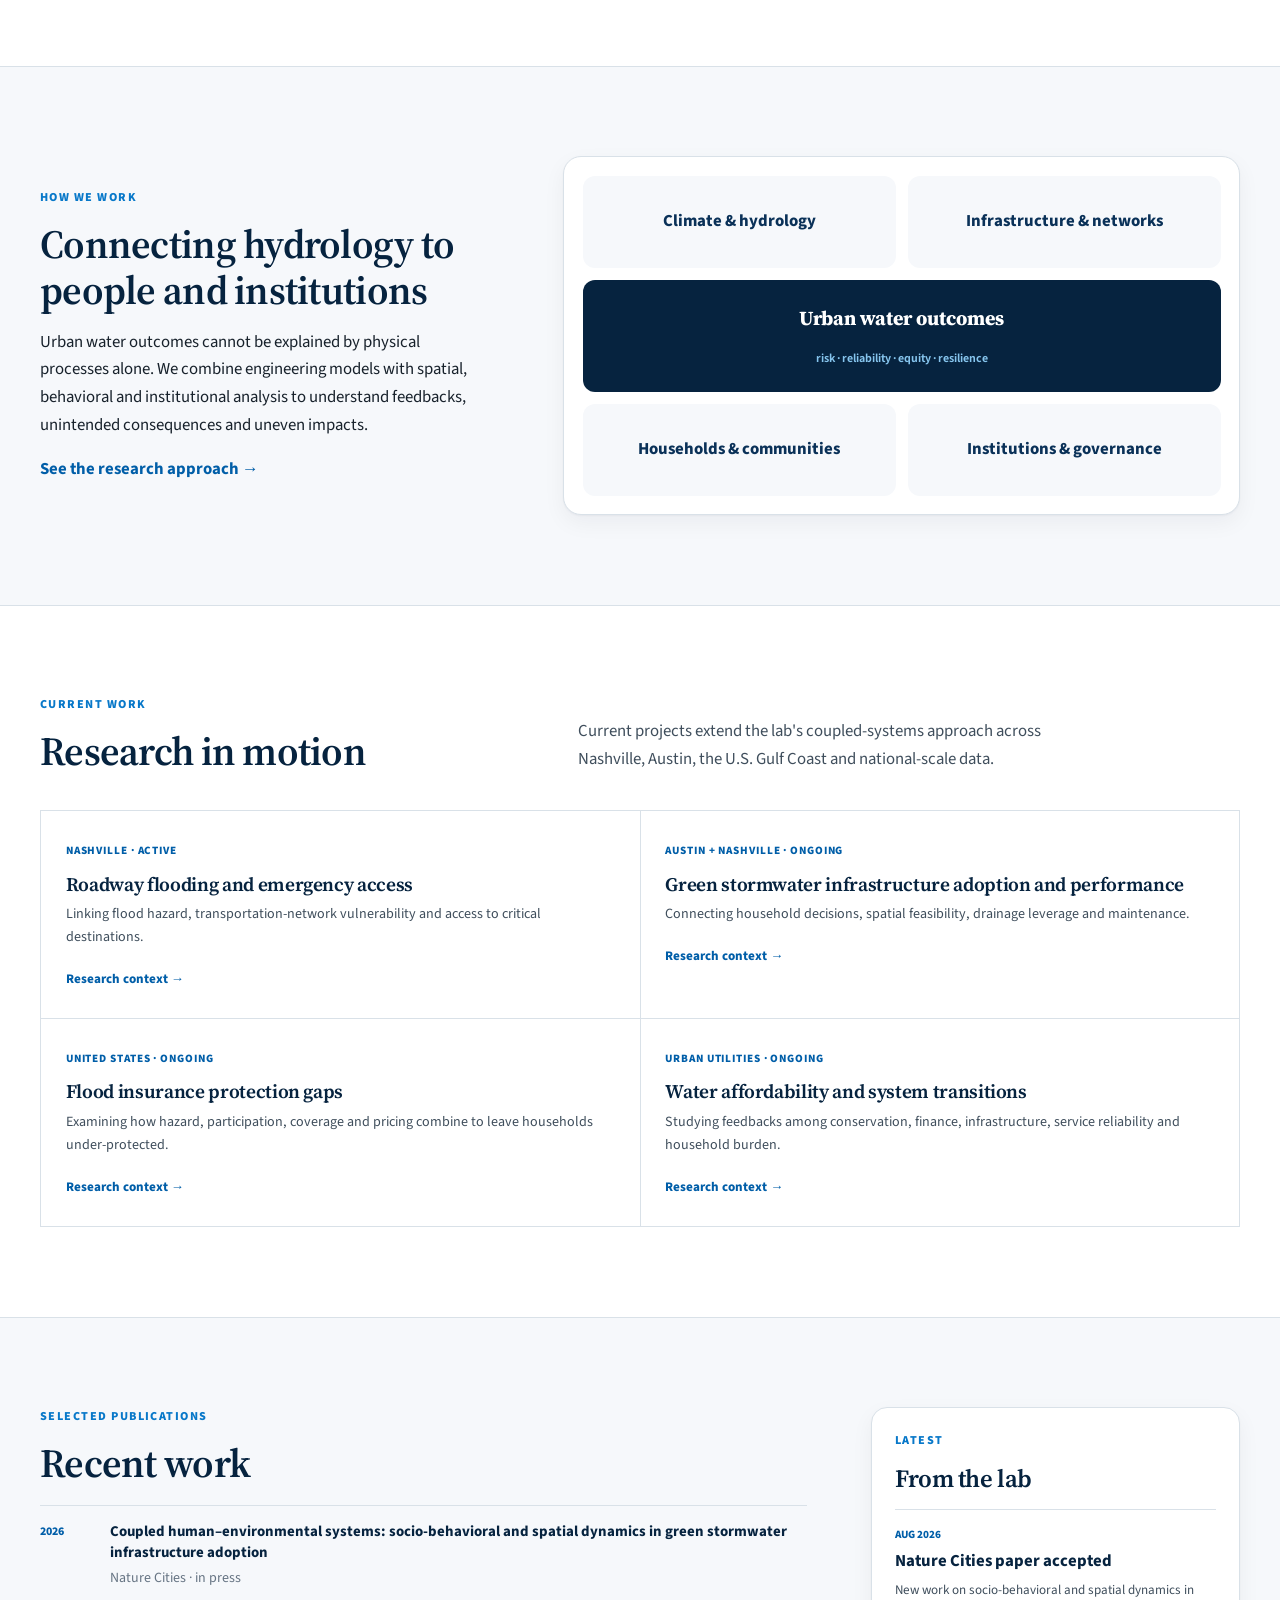
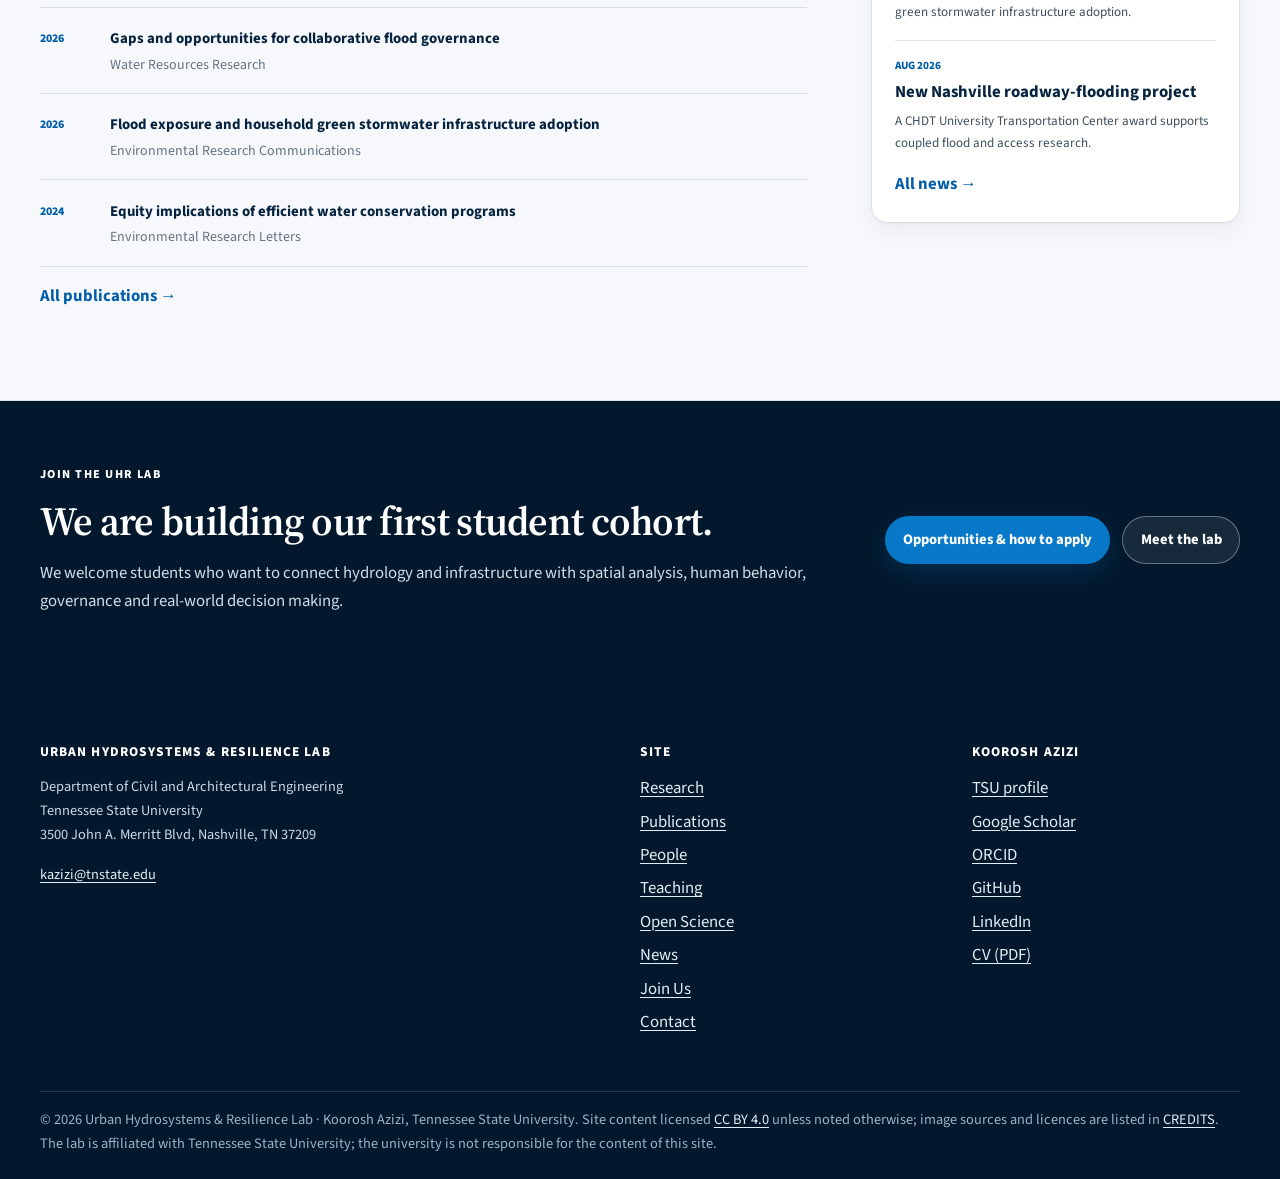
==== commit 9081abea: "New hero photograph, balanced headline, updated CV - Hero: replaced the 2009 skyline with a richer n" ====
--- a/index.html
+++ b/index.html
@@ -42,7 +42,7 @@
 <a class="skip-link" href="#main">Skip to main content</a>
 <header class="site-header"><div class="wrap site-header__inner"><a class="brand" href="index.html"><span class="brand__mark">UHR Lab</span><span class="brand__sub">Koorosh Azizi &middot; Tennessee State University</span></a><button class="nav__toggle" type="button" aria-expanded="false" aria-controls="site-nav" hidden>Menu</button><nav class="nav" id="site-nav" aria-label="Main"><ul class="nav__list"><li><a class="nav__link" href="research.html">Research</a></li><li><a class="nav__link" href="publications.html">Publications</a></li><li><a class="nav__link" href="people.html">People</a></li><li><a class="nav__link" href="teaching.html">Teaching</a></li><li><a class="nav__link" href="research.html#open-science">Open Science</a></li><li><a class="nav__link" href="news.html">News</a></li><li><a class="nav__link nav__link--cta" href="join.html">Join Us</a></li></ul></nav></div></header>
 <main id="main">
-<section class="lab-hero" aria-labelledby="lab-home-title"><div class="wrap lab-hero__grid"><div class="lab-hero__copy"><p class="lab-kicker">Urban Hydrosystems &amp; Resilience Lab</p><h1 id="lab-home-title">Urban water, infrastructure and society under a changing climate.</h1><p class="lab-hero__lede">We study how hydrologic processes and infrastructure interact with human behavior, institutions and socioeconomic conditions to shape urban risk, sustainability, equity and resilience across space and time.</p><div class="lab-hero__topics" aria-label="Core research areas"><span>Urban water systems</span><span>Climate risk</span><span>Sociohydrology</span><span>Human–water–infrastructure systems</span></div><div class="btn-row"><a class="btn btn--primary" href="research.html">Explore our research</a><a class="btn btn--secondary" href="join.html">Join the lab</a></div><p class="lab-hero__pi"><img class="lab-hero__pi-photo" src="assets/img/azizi-portrait.jpg" width="44" height="44" alt="" loading="lazy"><span>Led by <a href="people.html">Koorosh Azizi, Ph.D.</a>, Assistant Professor of Civil &amp; Architectural Engineering at Tennessee State University.</span></p></div><figure class="lab-hero__media"><picture><source media="(max-width: 720px)" srcset="assets/img/photos/hero-nashville-sm.jpg"><img src="assets/img/photos/hero-nashville.jpg" width="1600" height="1067" alt="Nashville skyline and the Cumberland River at night." fetchpriority="high" decoding="async"></picture><figcaption>Nashville and the Cumberland River · UHR Lab is based at Tennessee State University.</figcaption></figure></div></section>
+<section class="lab-hero" aria-labelledby="lab-home-title"><div class="wrap lab-hero__grid"><div class="lab-hero__copy"><p class="lab-kicker">Urban Hydrosystems &amp; Resilience Lab</p><h1 id="lab-home-title">Urban water, infrastructure and society under a changing climate.</h1><p class="lab-hero__lede">We study how hydrologic processes and infrastructure interact with human behavior, institutions and socioeconomic conditions to shape urban risk, sustainability, equity and resilience across space and time.</p><div class="lab-hero__topics" aria-label="Core research areas"><span>Urban water systems</span><span>Climate risk</span><span>Sociohydrology</span><span>Human–water–infrastructure systems</span></div><div class="btn-row"><a class="btn btn--primary" href="research.html">Explore our research</a><a class="btn btn--secondary" href="join.html">Join the lab</a></div><p class="lab-hero__pi"><img class="lab-hero__pi-photo" src="assets/img/azizi-portrait.jpg" width="44" height="44" alt="" loading="lazy"><span>Led by <a href="people.html">Koorosh Azizi, Ph.D.</a>, Assistant Professor of Civil &amp; Architectural Engineering at Tennessee State University.</span></p></div><figure class="lab-hero__media"><picture><source media="(max-width: 720px)" srcset="assets/img/photos/hero-nashville-sm.jpg"><img src="assets/img/photos/hero-nashville.jpg" width="1600" height="1067" alt="Downtown Nashville at night seen from the John Seigenthaler Pedestrian Bridge, its steel truss framing the lit skyline above the Cumberland River." fetchpriority="high" decoding="async"></picture><figcaption>Downtown Nashville from the John Seigenthaler Pedestrian Bridge over the Cumberland River · UHR Lab is based at Tennessee State University. Photo: dconvertini (CC BY-SA 2.0)</figcaption></figure></div></section>
 <section class="lab-intro-strip"><div class="wrap lab-intro-strip__grid"><div><span>Our lens</span><strong>Coupled systems</strong><p>Physical, behavioral, institutional and spatial processes are analyzed together.</p></div><div><span>Our scales</span><strong>Parcel to region</strong><p>Households, neighborhoods, infrastructure networks, utilities and governance systems.</p></div><div><span>Our goal</span><strong>Actionable resilience</strong><p>Models and evidence that clarify trade-offs, mechanisms and decision leverage points.</p></div></div></section>
 <section class="section"><div class="wrap"><div class="lab-section-head"><div><p class="eyebrow">Research</p><h2>Three connected research areas</h2></div><p>Our projects span different parts of the urban water cycle, but they share a common question: how do environmental processes, infrastructure and collective decisions interact to produce different outcomes across communities and over time?</p></div><div class="lab-theme-list"><article class="lab-theme-row lab-theme-row--blue"><div class="lab-theme-row__index">01</div><div><p class="lab-theme-row__eyebrow">Climate risk assessment &amp; urban flooding</p><h3>How do hydrologic hazards become unequal urban risk and disruption?</h3></div><p>Flood processes, drainage and transportation networks, exposure, insurance, emergency access and community resilience.</p><a href="research.html#theme-flood">Explore →</a></article><article class="lab-theme-row lab-theme-row--teal"><div class="lab-theme-row__index">02</div><div><p class="lab-theme-row__eyebrow">Urban water systems &amp; sustainability transitions</p><h3>How do water systems remain reliable, affordable and adaptable under change?</h3></div><p>Water scarcity, conservation, utility institutions, finance, infrastructure condition, affordability and equity.</p><a href="research.html#theme-water">Explore →</a></article><article class="lab-theme-row lab-theme-row--green"><div class="lab-theme-row__index">03</div><div><p class="lab-theme-row__eyebrow">Stormwater infrastructure, behavior &amp; governance</p><h3>When do distributed interventions become durable collective resilience?</h3></div><p>Green stormwater infrastructure, adoption, maintenance, hydrologic connectivity, social influence and governance networks.</p><a href="research.html#theme-stormwater">Explore →</a></article></div></div></section>
 <section class="section section--tint lab-framework-section"><div class="wrap lab-framework-layout"><div class="lab-framework-copy"><p class="eyebrow">How we work</p><h2>Connecting hydrology to people and institutions</h2><p>Urban water outcomes cannot be explained by physical processes alone. We combine engineering models with spatial, behavioral and institutional analysis to understand feedbacks, unintended consequences and uneven impacts.</p><a class="text-link" href="research.html">See the research approach →</a></div><div class="lab-framework-diagram" aria-label="Research framework"><a class="lab-framework-node" href="research.html#theme-flood">Climate &amp; hydrology</a><a class="lab-framework-node" href="research.html#theme-water">Infrastructure &amp; networks</a><div class="lab-framework-node lab-framework-node--center">Urban water outcomes<br><span>risk · reliability · equity · resilience</span></div><a class="lab-framework-node" href="research.html#theme-stormwater">Households &amp; communities</a><a class="lab-framework-node" href="research.html#theme-stormwater">Institutions &amp; governance</a></div></div></section>
--- a/assets/css/lab-v2.css
+++ b/assets/css/lab-v2.css
@@ -28,7 +28,7 @@
 .lab-hero { padding-block: clamp(3.25rem, 6vw, 5.5rem); background: #fff; border-bottom: 1px solid var(--line); }
 .lab-hero__grid { display: grid; grid-template-columns: minmax(0, 1.02fr) minmax(420px, .98fr); gap: clamp(2.5rem, 5vw, 5.5rem); align-items: center; }
 .lab-hero__copy { max-width: 42rem; }
-.lab-hero__copy h1 { max-width: 14ch; margin-block: .65rem 1rem; font-size: clamp(2.65rem, 2rem + 2.1vw, 4.2rem); line-height: 1.02; }
+.lab-hero__copy h1 { max-width: 22ch; margin-block: .65rem 1rem; font-size: clamp(2.3rem, 1.8rem + 1.7vw, 3.3rem); line-height: 1.08; text-wrap: balance; }
 .lab-hero__lede { max-width: 61ch; color: var(--ink-2); font-size: clamp(1.04rem, .99rem + .2vw, 1.18rem); line-height: 1.62; }
 .lab-hero__topics { display: flex; flex-wrap: wrap; gap: .45rem; margin: 1.35rem 0 1.5rem; }
 .lab-hero__topics span { padding: .35rem .72rem; border: 1px solid #c9d6e1; border-radius: 999px; color: var(--navy-800); background: var(--paper-2); font-size: .78rem; font-weight: 700; }
@@ -137,7 +137,7 @@
 /* Join */
 .join-hero { padding-block: clamp(3.5rem,6vw,5.75rem); background: linear-gradient(135deg,var(--paper-2),#fff); border-bottom: 1px solid var(--line); }
 .join-hero__grid { display: grid; grid-template-columns: minmax(0,1.2fr) minmax(320px,.8fr); gap: 5rem; align-items: center; }
-.join-hero h1 { max-width: 15ch; font-size: clamp(2.55rem,1.8rem + 2.2vw,4rem); }
+.join-hero h1 { max-width: 20ch; font-size: clamp(2.3rem,1.7rem + 1.8vw,3.4rem); text-wrap: balance; }
 .join-hero p { max-width: 64ch; color: var(--ink-2); }
 .join-status-card { padding: 1.55rem; border: 1px solid #c8d7e3; border-radius: 16px; background: #fff; box-shadow: var(--shadow-sm); }
 .join-status-card__badge { display: inline-block; padding: .25rem .55rem; border-radius: 999px; background: var(--green-100); color: var(--green-700); }
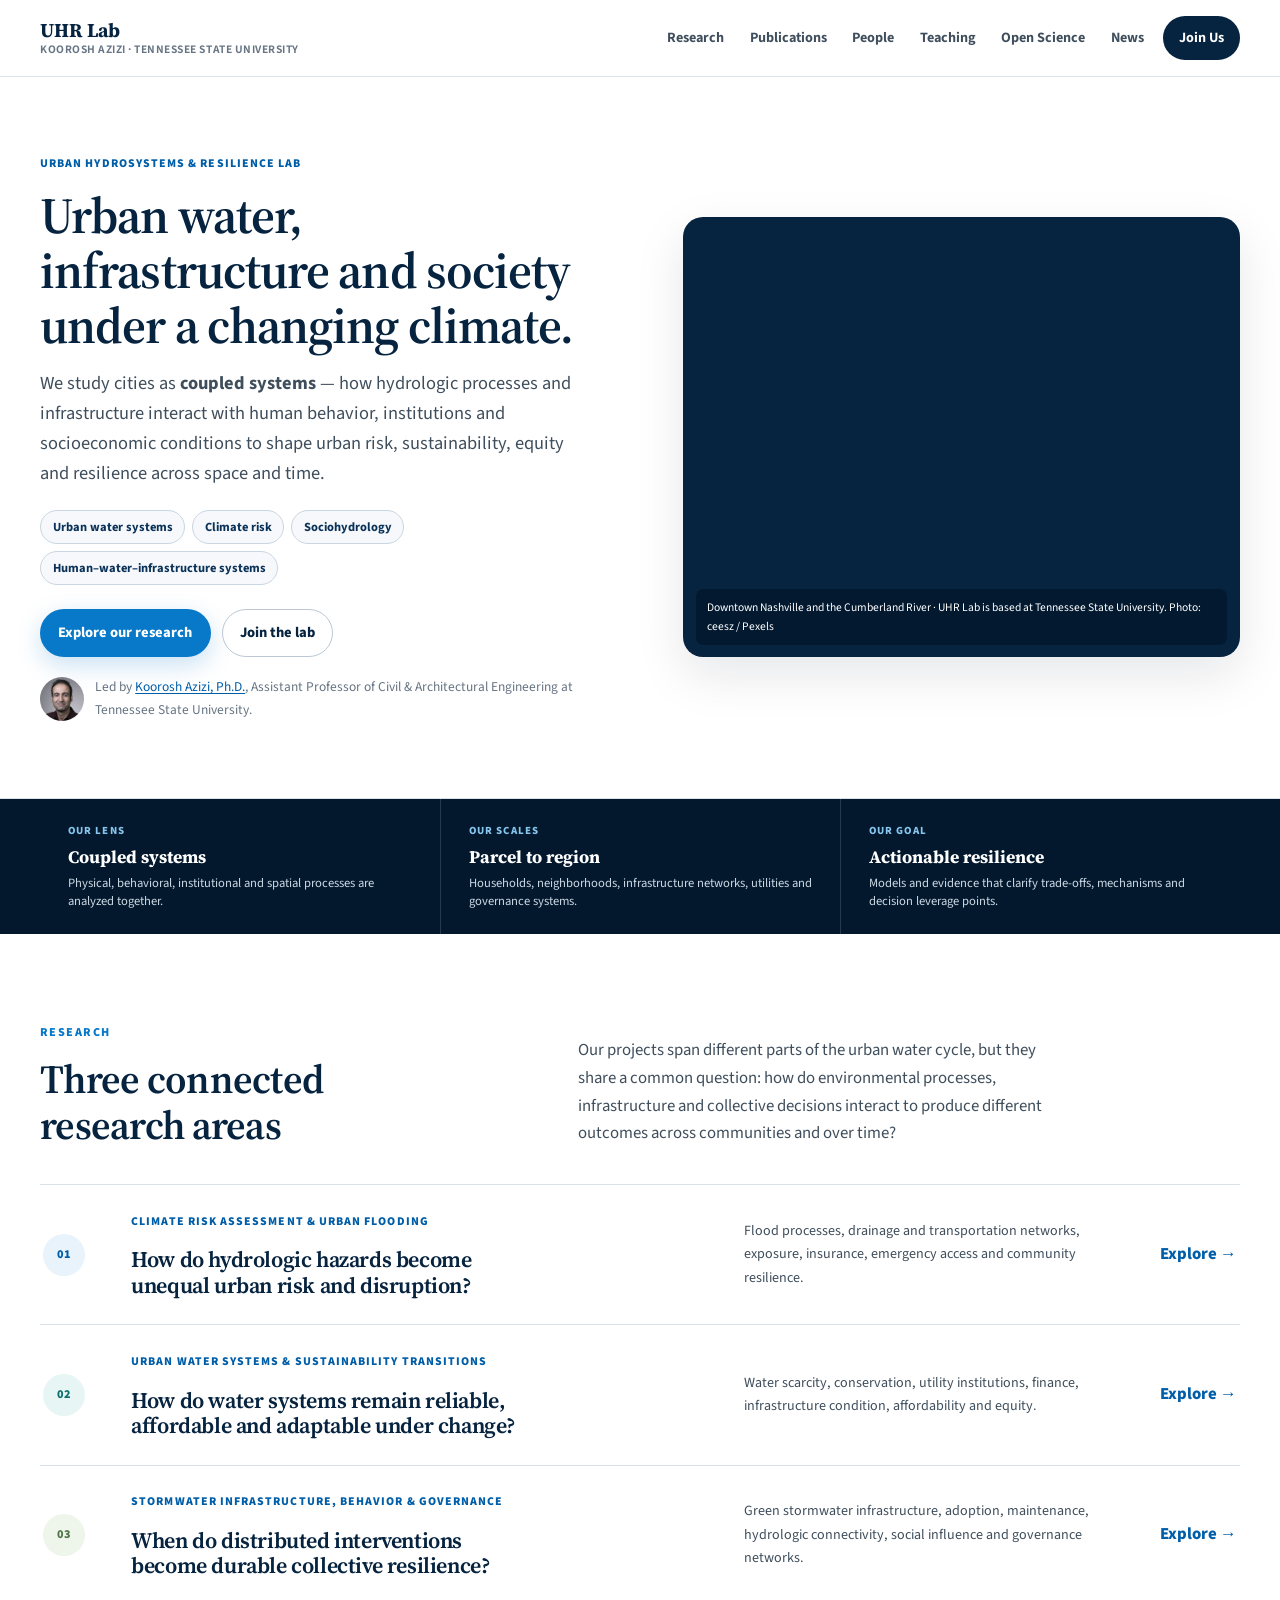
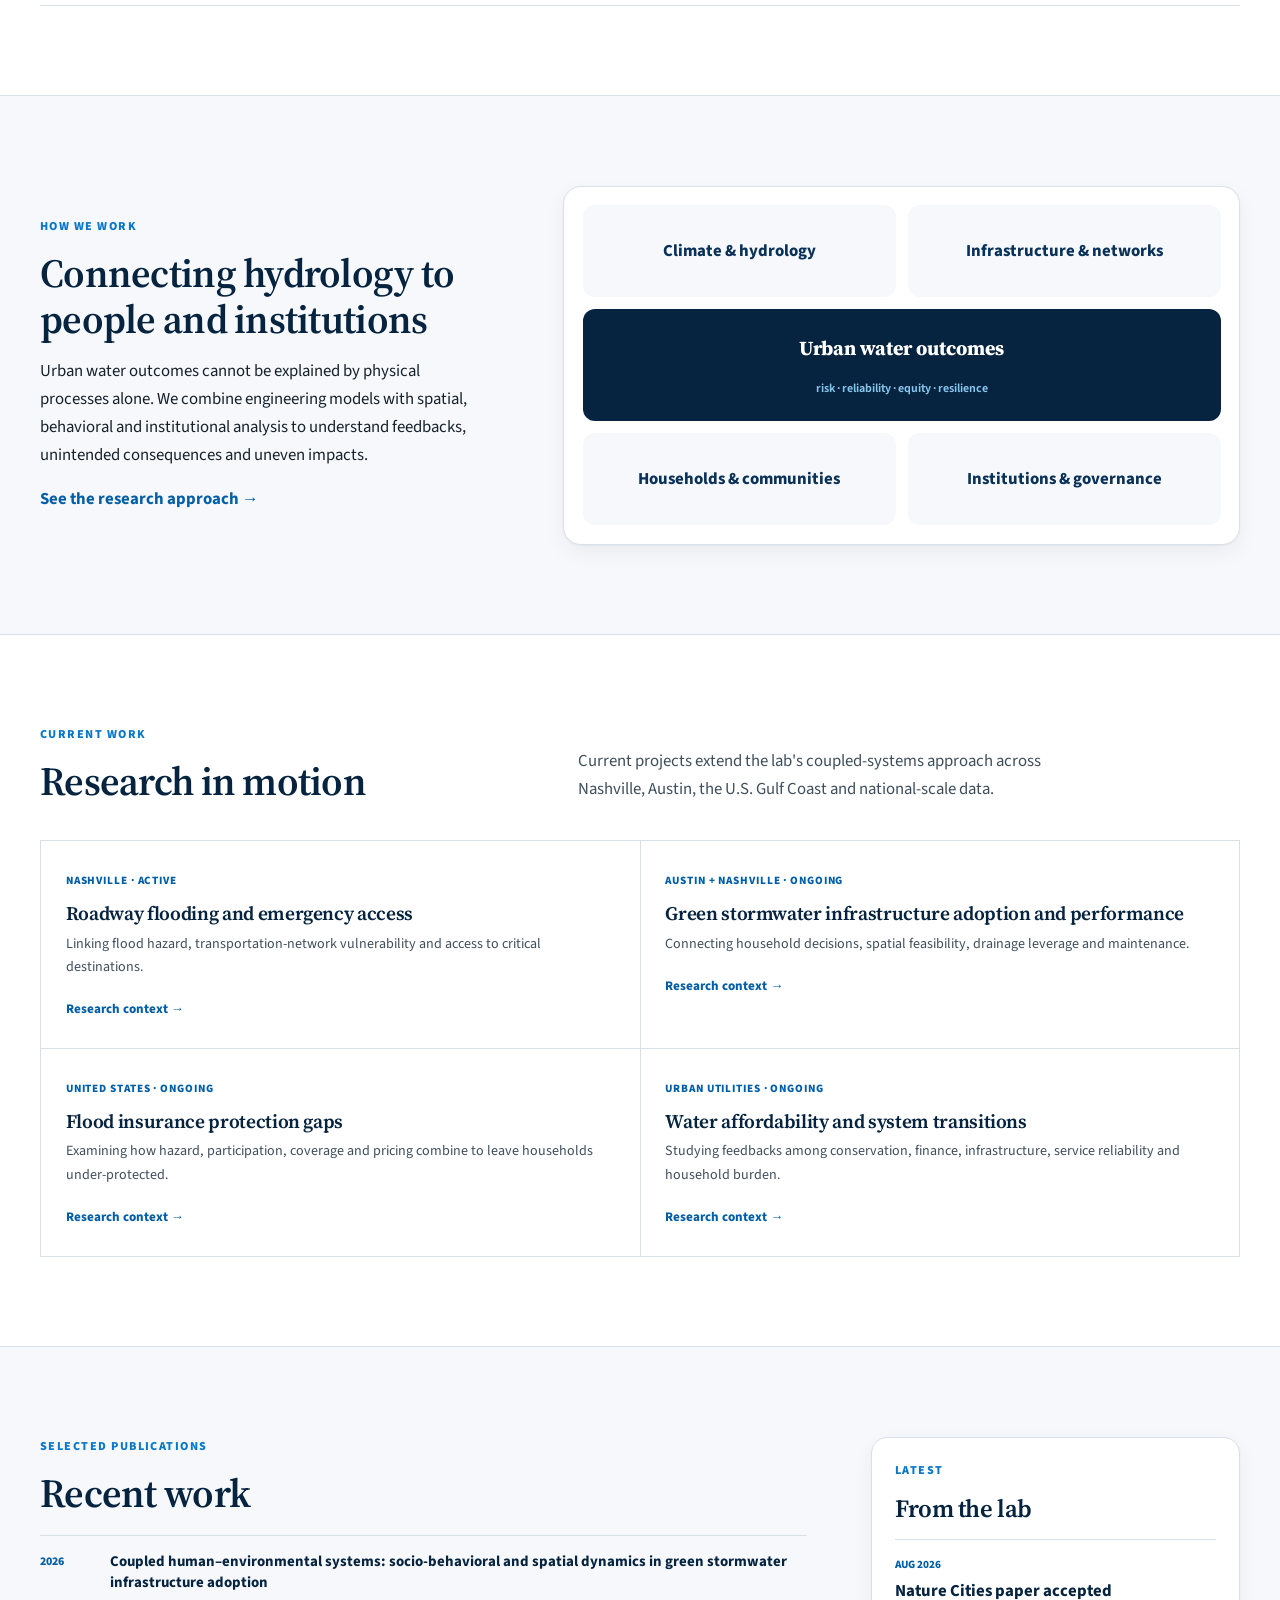
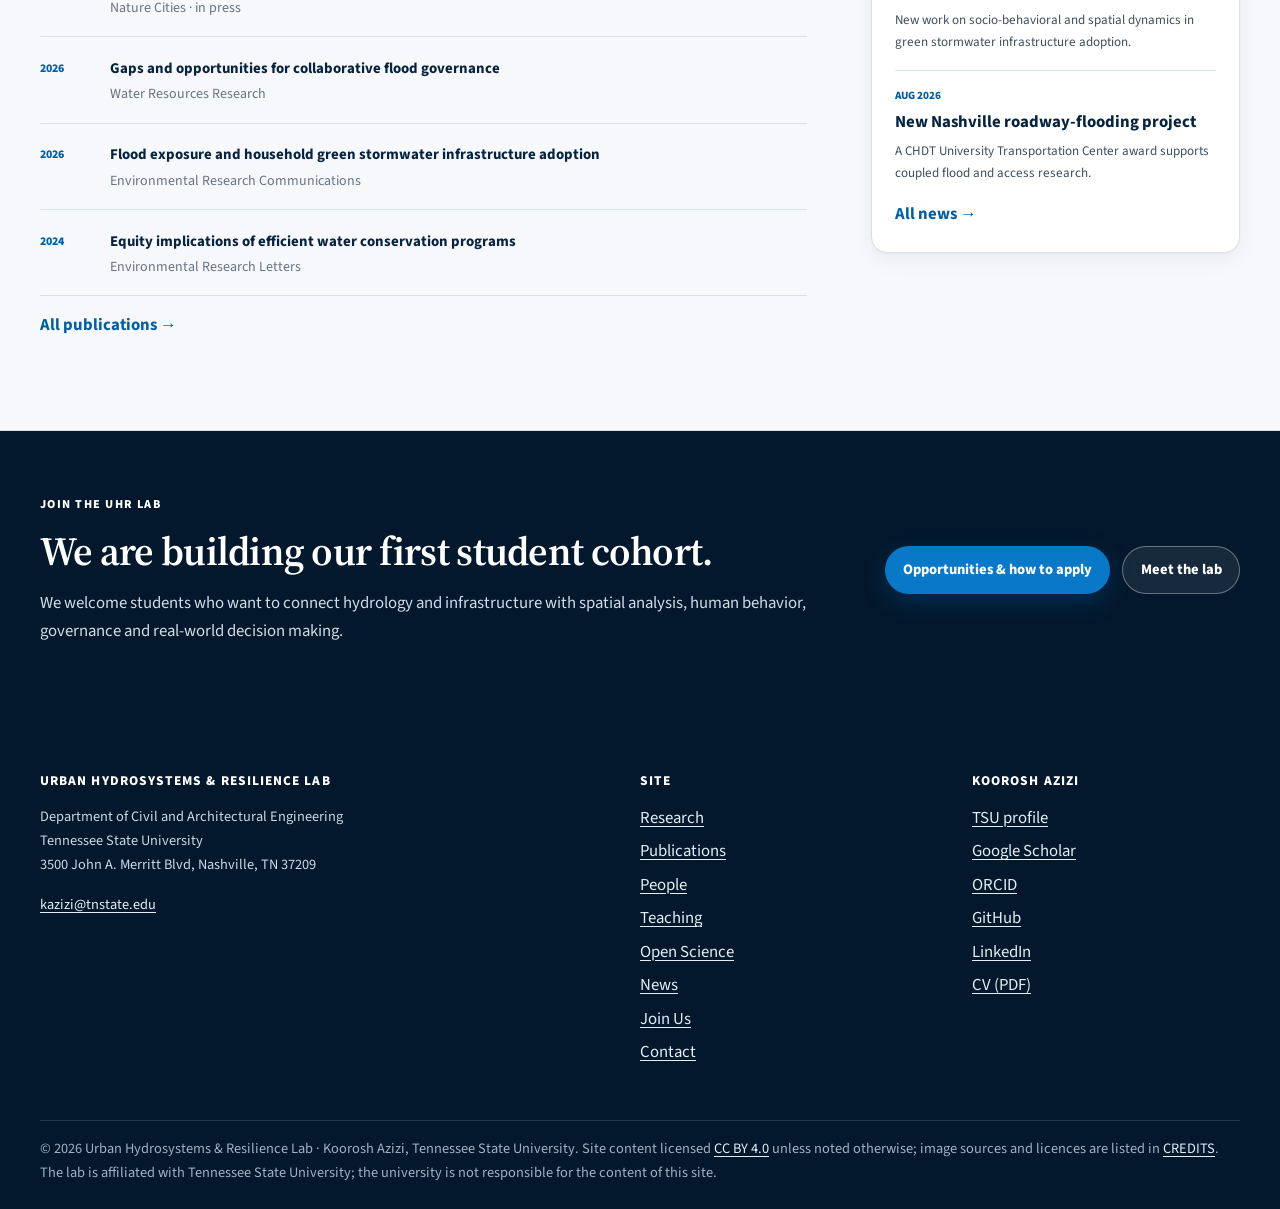
==== commit df64730e: "Hero: PI-selected Nashville sunset photograph; "coupled systems" in the lede - New hero image chosen" ====
--- a/index.html
+++ b/index.html
@@ -42,7 +42,7 @@
 <a class="skip-link" href="#main">Skip to main content</a>
 <header class="site-header"><div class="wrap site-header__inner"><a class="brand" href="index.html"><span class="brand__mark">UHR Lab</span><span class="brand__sub">Koorosh Azizi &middot; Tennessee State University</span></a><button class="nav__toggle" type="button" aria-expanded="false" aria-controls="site-nav" hidden>Menu</button><nav class="nav" id="site-nav" aria-label="Main"><ul class="nav__list"><li><a class="nav__link" href="research.html">Research</a></li><li><a class="nav__link" href="publications.html">Publications</a></li><li><a class="nav__link" href="people.html">People</a></li><li><a class="nav__link" href="teaching.html">Teaching</a></li><li><a class="nav__link" href="research.html#open-science">Open Science</a></li><li><a class="nav__link" href="news.html">News</a></li><li><a class="nav__link nav__link--cta" href="join.html">Join Us</a></li></ul></nav></div></header>
 <main id="main">
-<section class="lab-hero" aria-labelledby="lab-home-title"><div class="wrap lab-hero__grid"><div class="lab-hero__copy"><p class="lab-kicker">Urban Hydrosystems &amp; Resilience Lab</p><h1 id="lab-home-title">Urban water, infrastructure and society under a changing climate.</h1><p class="lab-hero__lede">We study how hydrologic processes and infrastructure interact with human behavior, institutions and socioeconomic conditions to shape urban risk, sustainability, equity and resilience across space and time.</p><div class="lab-hero__topics" aria-label="Core research areas"><span>Urban water systems</span><span>Climate risk</span><span>Sociohydrology</span><span>Human–water–infrastructure systems</span></div><div class="btn-row"><a class="btn btn--primary" href="research.html">Explore our research</a><a class="btn btn--secondary" href="join.html">Join the lab</a></div><p class="lab-hero__pi"><img class="lab-hero__pi-photo" src="assets/img/azizi-portrait.jpg" width="44" height="44" alt="" loading="lazy"><span>Led by <a href="people.html">Koorosh Azizi, Ph.D.</a>, Assistant Professor of Civil &amp; Architectural Engineering at Tennessee State University.</span></p></div><figure class="lab-hero__media"><picture><source media="(max-width: 720px)" srcset="assets/img/photos/hero-nashville-sm.jpg"><img src="assets/img/photos/hero-nashville.jpg" width="1600" height="1067" alt="Downtown Nashville at night seen from the John Seigenthaler Pedestrian Bridge, its steel truss framing the lit skyline above the Cumberland River." fetchpriority="high" decoding="async"></picture><figcaption>Downtown Nashville from the John Seigenthaler Pedestrian Bridge over the Cumberland River · UHR Lab is based at Tennessee State University. Photo: dconvertini (CC BY-SA 2.0)</figcaption></figure></div></section>
+<section class="lab-hero" aria-labelledby="lab-home-title"><div class="wrap lab-hero__grid"><div class="lab-hero__copy"><p class="lab-kicker">Urban Hydrosystems &amp; Resilience Lab</p><h1 id="lab-home-title">Urban water, infrastructure and society under a changing climate.</h1><p class="lab-hero__lede">We study cities as <strong>coupled systems</strong> &mdash; how hydrologic processes and infrastructure interact with human behavior, institutions and socioeconomic conditions to shape urban risk, sustainability, equity and resilience across space and time.</p><div class="lab-hero__topics" aria-label="Core research areas"><span>Urban water systems</span><span>Climate risk</span><span>Sociohydrology</span><span>Human–water–infrastructure systems</span></div><div class="btn-row"><a class="btn btn--primary" href="research.html">Explore our research</a><a class="btn btn--secondary" href="join.html">Join the lab</a></div><p class="lab-hero__pi"><img class="lab-hero__pi-photo" src="assets/img/azizi-portrait.jpg" width="44" height="44" alt="" loading="lazy"><span>Led by <a href="people.html">Koorosh Azizi, Ph.D.</a>, Assistant Professor of Civil &amp; Architectural Engineering at Tennessee State University.</span></p></div><figure class="lab-hero__media"><picture><source media="(max-width: 720px)" srcset="assets/img/photos/hero-nashville-sm.jpg"><img src="assets/img/photos/hero-nashville.jpg" width="1200" height="1500" alt="Downtown Nashville at sunset: the AT&amp;T tower and skyline glowing gold above the Cumberland River, with city lights reflecting in the water." fetchpriority="high" decoding="async"></picture><figcaption>Downtown Nashville and the Cumberland River · UHR Lab is based at Tennessee State University. Photo: ceesz / Pexels</figcaption></figure></div></section>
 <section class="lab-intro-strip"><div class="wrap lab-intro-strip__grid"><div><span>Our lens</span><strong>Coupled systems</strong><p>Physical, behavioral, institutional and spatial processes are analyzed together.</p></div><div><span>Our scales</span><strong>Parcel to region</strong><p>Households, neighborhoods, infrastructure networks, utilities and governance systems.</p></div><div><span>Our goal</span><strong>Actionable resilience</strong><p>Models and evidence that clarify trade-offs, mechanisms and decision leverage points.</p></div></div></section>
 <section class="section"><div class="wrap"><div class="lab-section-head"><div><p class="eyebrow">Research</p><h2>Three connected research areas</h2></div><p>Our projects span different parts of the urban water cycle, but they share a common question: how do environmental processes, infrastructure and collective decisions interact to produce different outcomes across communities and over time?</p></div><div class="lab-theme-list"><article class="lab-theme-row lab-theme-row--blue"><div class="lab-theme-row__index">01</div><div><p class="lab-theme-row__eyebrow">Climate risk assessment &amp; urban flooding</p><h3>How do hydrologic hazards become unequal urban risk and disruption?</h3></div><p>Flood processes, drainage and transportation networks, exposure, insurance, emergency access and community resilience.</p><a href="research.html#theme-flood">Explore →</a></article><article class="lab-theme-row lab-theme-row--teal"><div class="lab-theme-row__index">02</div><div><p class="lab-theme-row__eyebrow">Urban water systems &amp; sustainability transitions</p><h3>How do water systems remain reliable, affordable and adaptable under change?</h3></div><p>Water scarcity, conservation, utility institutions, finance, infrastructure condition, affordability and equity.</p><a href="research.html#theme-water">Explore →</a></article><article class="lab-theme-row lab-theme-row--green"><div class="lab-theme-row__index">03</div><div><p class="lab-theme-row__eyebrow">Stormwater infrastructure, behavior &amp; governance</p><h3>When do distributed interventions become durable collective resilience?</h3></div><p>Green stormwater infrastructure, adoption, maintenance, hydrologic connectivity, social influence and governance networks.</p><a href="research.html#theme-stormwater">Explore →</a></article></div></div></section>
 <section class="section section--tint lab-framework-section"><div class="wrap lab-framework-layout"><div class="lab-framework-copy"><p class="eyebrow">How we work</p><h2>Connecting hydrology to people and institutions</h2><p>Urban water outcomes cannot be explained by physical processes alone. We combine engineering models with spatial, behavioral and institutional analysis to understand feedbacks, unintended consequences and uneven impacts.</p><a class="text-link" href="research.html">See the research approach →</a></div><div class="lab-framework-diagram" aria-label="Research framework"><a class="lab-framework-node" href="research.html#theme-flood">Climate &amp; hydrology</a><a class="lab-framework-node" href="research.html#theme-water">Infrastructure &amp; networks</a><div class="lab-framework-node lab-framework-node--center">Urban water outcomes<br><span>risk · reliability · equity · resilience</span></div><a class="lab-framework-node" href="research.html#theme-stormwater">Households &amp; communities</a><a class="lab-framework-node" href="research.html#theme-stormwater">Institutions &amp; governance</a></div></div></section>
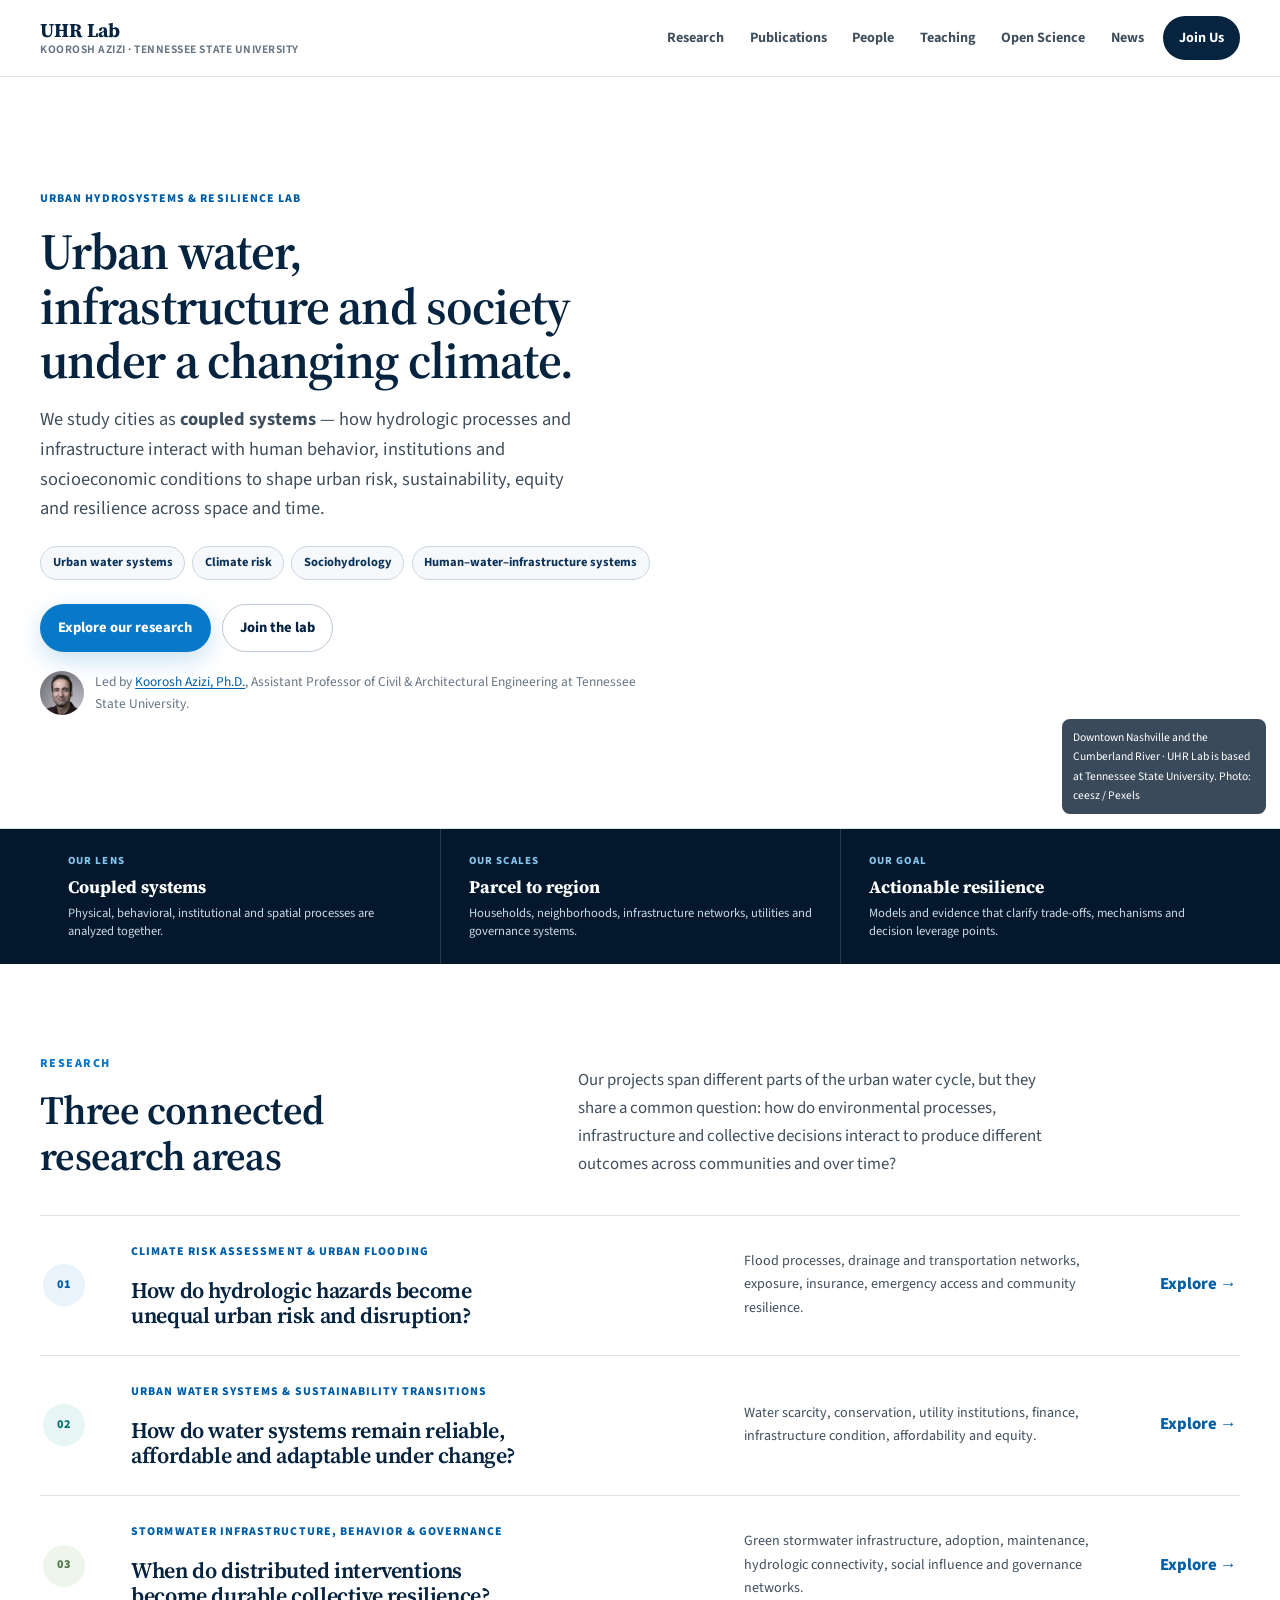
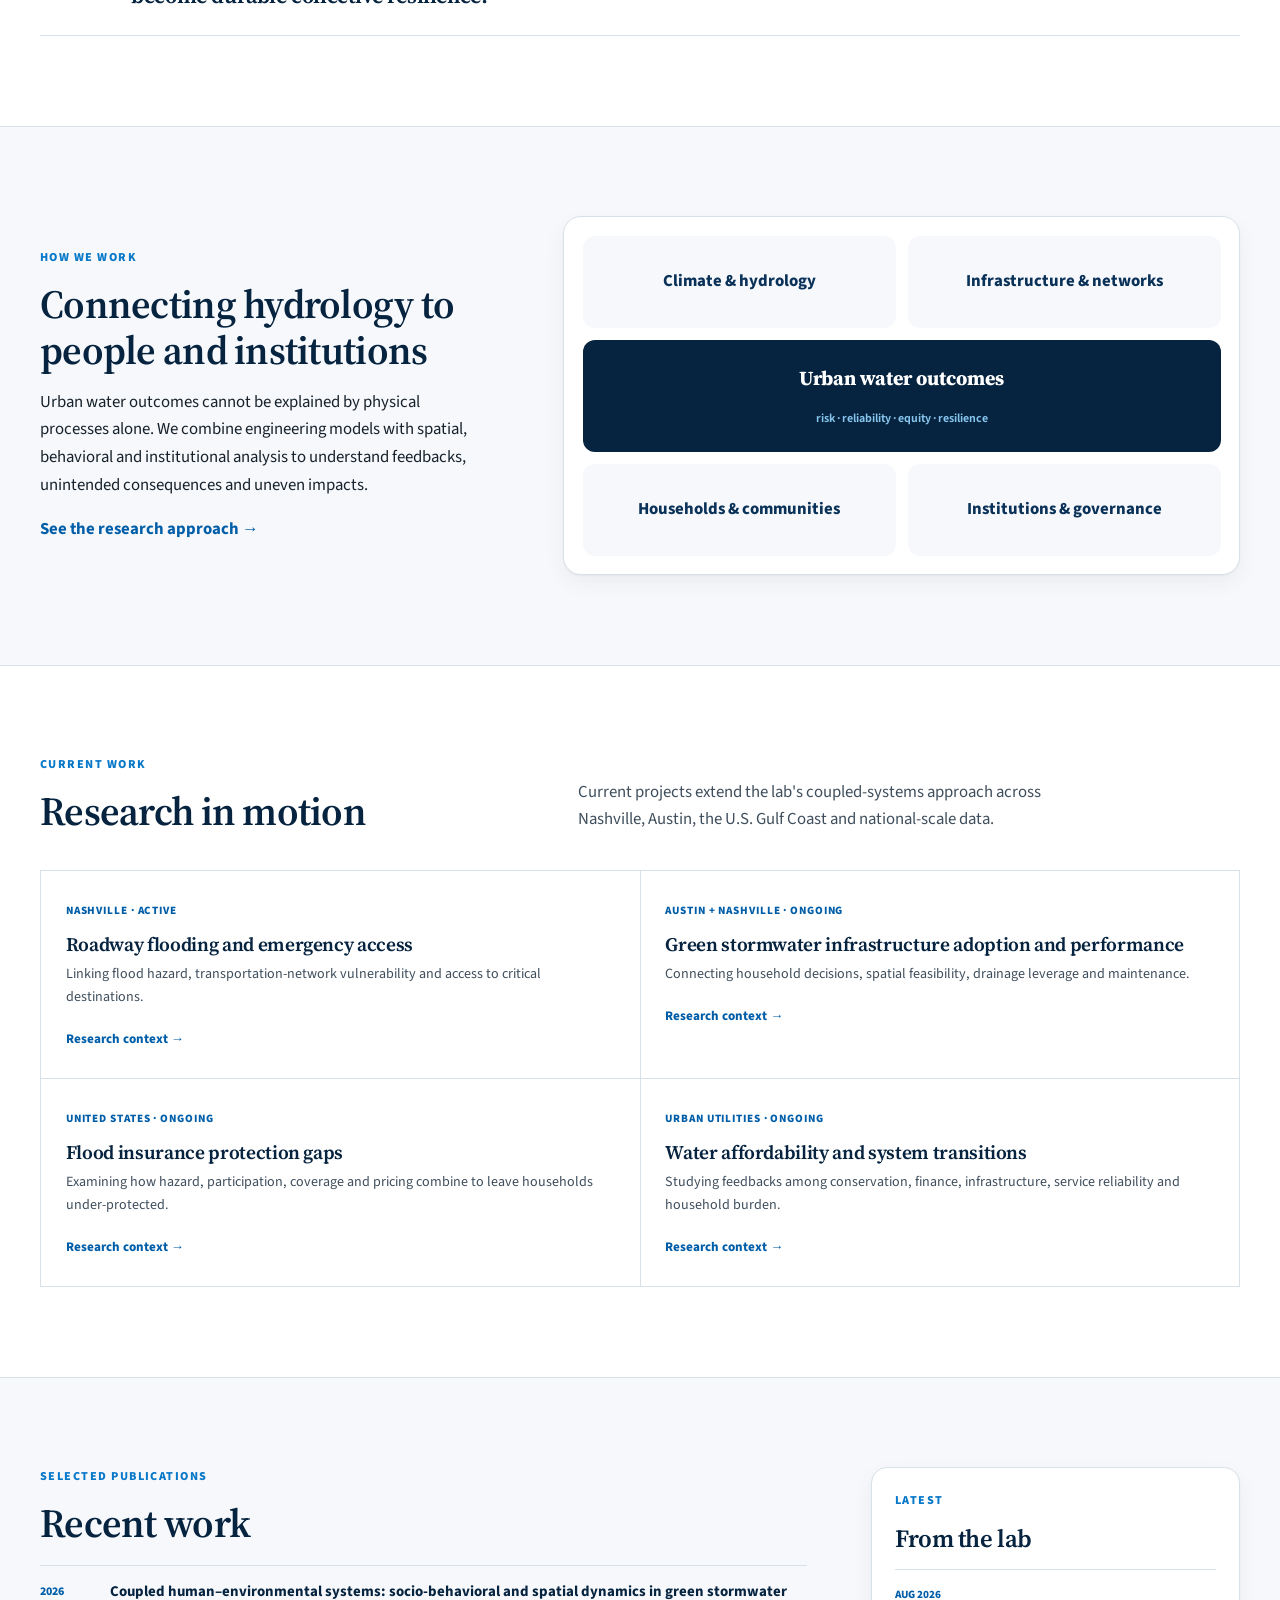
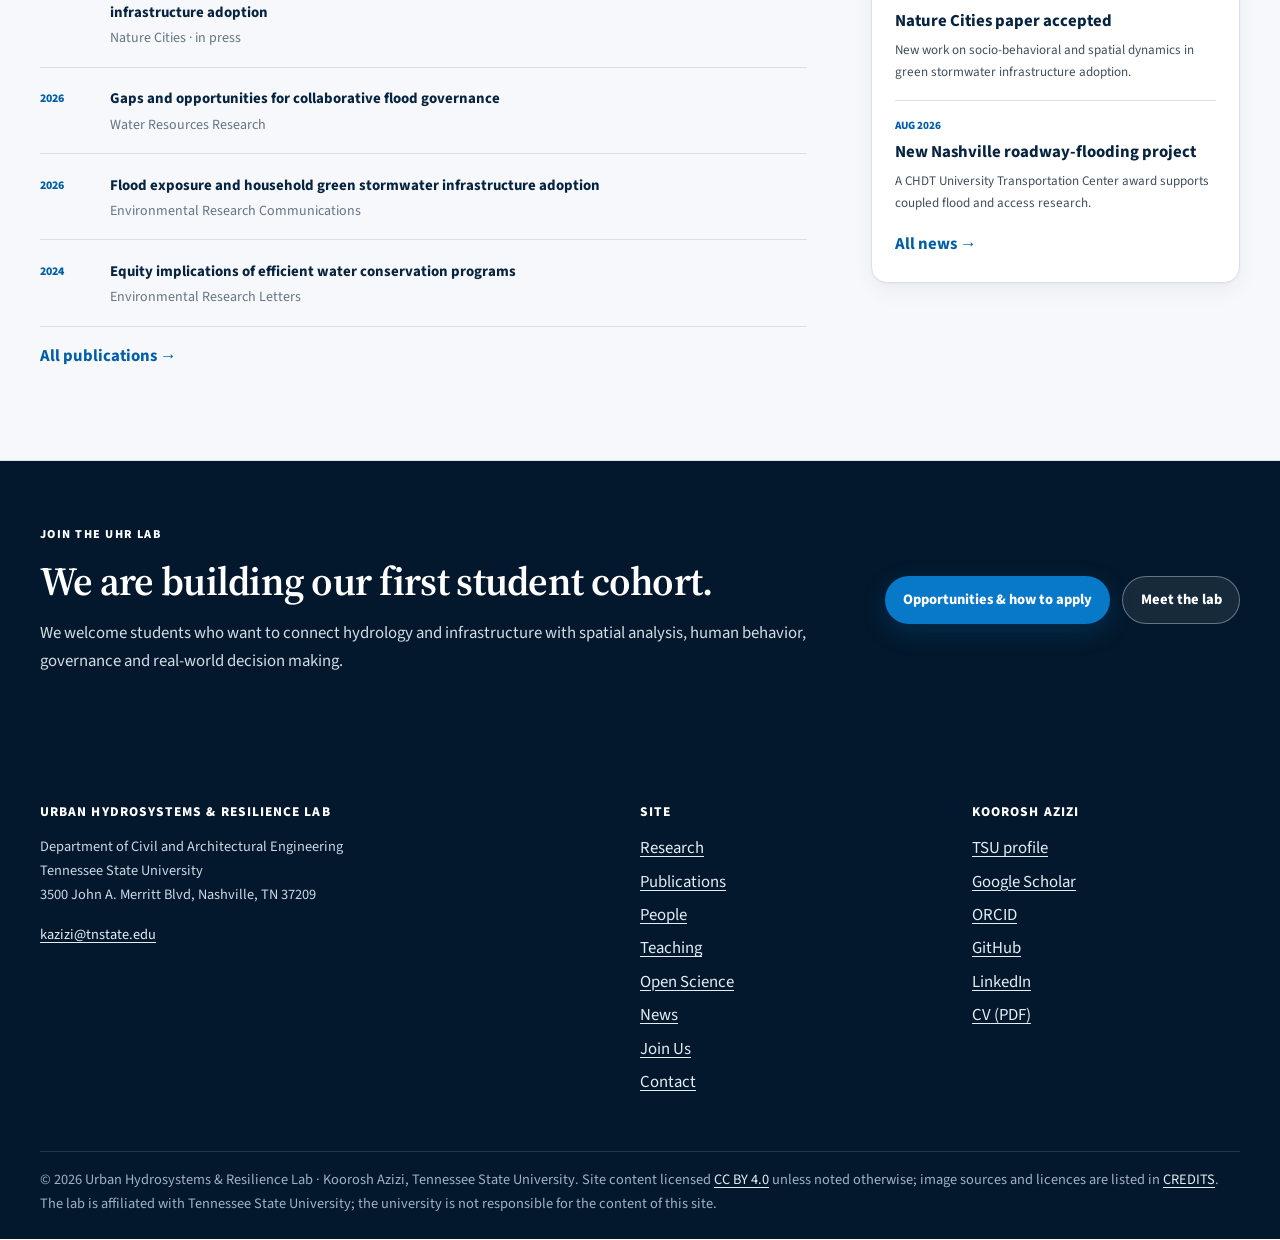
==== commit c40216e7: "Hero: embed the photograph architecturally, no cropping The hero image was displayed as a floating c" ====
--- a/index.html
+++ b/index.html
@@ -42,7 +42,7 @@
 <a class="skip-link" href="#main">Skip to main content</a>
 <header class="site-header"><div class="wrap site-header__inner"><a class="brand" href="index.html"><span class="brand__mark">UHR Lab</span><span class="brand__sub">Koorosh Azizi &middot; Tennessee State University</span></a><button class="nav__toggle" type="button" aria-expanded="false" aria-controls="site-nav" hidden>Menu</button><nav class="nav" id="site-nav" aria-label="Main"><ul class="nav__list"><li><a class="nav__link" href="research.html">Research</a></li><li><a class="nav__link" href="publications.html">Publications</a></li><li><a class="nav__link" href="people.html">People</a></li><li><a class="nav__link" href="teaching.html">Teaching</a></li><li><a class="nav__link" href="research.html#open-science">Open Science</a></li><li><a class="nav__link" href="news.html">News</a></li><li><a class="nav__link nav__link--cta" href="join.html">Join Us</a></li></ul></nav></div></header>
 <main id="main">
-<section class="lab-hero" aria-labelledby="lab-home-title"><div class="wrap lab-hero__grid"><div class="lab-hero__copy"><p class="lab-kicker">Urban Hydrosystems &amp; Resilience Lab</p><h1 id="lab-home-title">Urban water, infrastructure and society under a changing climate.</h1><p class="lab-hero__lede">We study cities as <strong>coupled systems</strong> &mdash; how hydrologic processes and infrastructure interact with human behavior, institutions and socioeconomic conditions to shape urban risk, sustainability, equity and resilience across space and time.</p><div class="lab-hero__topics" aria-label="Core research areas"><span>Urban water systems</span><span>Climate risk</span><span>Sociohydrology</span><span>Human–water–infrastructure systems</span></div><div class="btn-row"><a class="btn btn--primary" href="research.html">Explore our research</a><a class="btn btn--secondary" href="join.html">Join the lab</a></div><p class="lab-hero__pi"><img class="lab-hero__pi-photo" src="assets/img/azizi-portrait.jpg" width="44" height="44" alt="" loading="lazy"><span>Led by <a href="people.html">Koorosh Azizi, Ph.D.</a>, Assistant Professor of Civil &amp; Architectural Engineering at Tennessee State University.</span></p></div><figure class="lab-hero__media"><picture><source media="(max-width: 720px)" srcset="assets/img/photos/hero-nashville-sm.jpg"><img src="assets/img/photos/hero-nashville.jpg" width="1200" height="1500" alt="Downtown Nashville at sunset: the AT&amp;T tower and skyline glowing gold above the Cumberland River, with city lights reflecting in the water." fetchpriority="high" decoding="async"></picture><figcaption>Downtown Nashville and the Cumberland River · UHR Lab is based at Tennessee State University. Photo: ceesz / Pexels</figcaption></figure></div></section>
+<section class="lab-hero" aria-labelledby="lab-home-title"><div class="wrap lab-hero__grid"><div class="lab-hero__copy"><p class="lab-kicker">Urban Hydrosystems &amp; Resilience Lab</p><h1 id="lab-home-title">Urban water, infrastructure and society under a changing climate.</h1><p class="lab-hero__lede">We study cities as <strong>coupled systems</strong> &mdash; how hydrologic processes and infrastructure interact with human behavior, institutions and socioeconomic conditions to shape urban risk, sustainability, equity and resilience across space and time.</p><div class="lab-hero__topics" aria-label="Core research areas"><span>Urban water systems</span><span>Climate risk</span><span>Sociohydrology</span><span>Human–water–infrastructure systems</span></div><div class="btn-row"><a class="btn btn--primary" href="research.html">Explore our research</a><a class="btn btn--secondary" href="join.html">Join the lab</a></div><p class="lab-hero__pi"><img class="lab-hero__pi-photo" src="assets/img/azizi-portrait.jpg" width="44" height="44" alt="" loading="lazy"><span>Led by <a href="people.html">Koorosh Azizi, Ph.D.</a>, Assistant Professor of Civil &amp; Architectural Engineering at Tennessee State University.</span></p></div><figure class="lab-hero__media"><picture><source media="(max-width: 720px)" srcset="assets/img/photos/hero-nashville-sm.jpg"><img src="assets/img/photos/hero-nashville.jpg" width="1280" height="1707" alt="Downtown Nashville at sunset: the AT&amp;T tower and skyline glowing gold above the Cumberland River, with city lights reflecting in the water." fetchpriority="high" decoding="async"></picture><figcaption>Downtown Nashville and the Cumberland River · UHR Lab is based at Tennessee State University. Photo: ceesz / Pexels</figcaption></figure></div></section>
 <section class="lab-intro-strip"><div class="wrap lab-intro-strip__grid"><div><span>Our lens</span><strong>Coupled systems</strong><p>Physical, behavioral, institutional and spatial processes are analyzed together.</p></div><div><span>Our scales</span><strong>Parcel to region</strong><p>Households, neighborhoods, infrastructure networks, utilities and governance systems.</p></div><div><span>Our goal</span><strong>Actionable resilience</strong><p>Models and evidence that clarify trade-offs, mechanisms and decision leverage points.</p></div></div></section>
 <section class="section"><div class="wrap"><div class="lab-section-head"><div><p class="eyebrow">Research</p><h2>Three connected research areas</h2></div><p>Our projects span different parts of the urban water cycle, but they share a common question: how do environmental processes, infrastructure and collective decisions interact to produce different outcomes across communities and over time?</p></div><div class="lab-theme-list"><article class="lab-theme-row lab-theme-row--blue"><div class="lab-theme-row__index">01</div><div><p class="lab-theme-row__eyebrow">Climate risk assessment &amp; urban flooding</p><h3>How do hydrologic hazards become unequal urban risk and disruption?</h3></div><p>Flood processes, drainage and transportation networks, exposure, insurance, emergency access and community resilience.</p><a href="research.html#theme-flood">Explore →</a></article><article class="lab-theme-row lab-theme-row--teal"><div class="lab-theme-row__index">02</div><div><p class="lab-theme-row__eyebrow">Urban water systems &amp; sustainability transitions</p><h3>How do water systems remain reliable, affordable and adaptable under change?</h3></div><p>Water scarcity, conservation, utility institutions, finance, infrastructure condition, affordability and equity.</p><a href="research.html#theme-water">Explore →</a></article><article class="lab-theme-row lab-theme-row--green"><div class="lab-theme-row__index">03</div><div><p class="lab-theme-row__eyebrow">Stormwater infrastructure, behavior &amp; governance</p><h3>When do distributed interventions become durable collective resilience?</h3></div><p>Green stormwater infrastructure, adoption, maintenance, hydrologic connectivity, social influence and governance networks.</p><a href="research.html#theme-stormwater">Explore →</a></article></div></div></section>
 <section class="section section--tint lab-framework-section"><div class="wrap lab-framework-layout"><div class="lab-framework-copy"><p class="eyebrow">How we work</p><h2>Connecting hydrology to people and institutions</h2><p>Urban water outcomes cannot be explained by physical processes alone. We combine engineering models with spatial, behavioral and institutional analysis to understand feedbacks, unintended consequences and uneven impacts.</p><a class="text-link" href="research.html">See the research approach →</a></div><div class="lab-framework-diagram" aria-label="Research framework"><a class="lab-framework-node" href="research.html#theme-flood">Climate &amp; hydrology</a><a class="lab-framework-node" href="research.html#theme-water">Infrastructure &amp; networks</a><div class="lab-framework-node lab-framework-node--center">Urban water outcomes<br><span>risk · reliability · equity · resilience</span></div><a class="lab-framework-node" href="research.html#theme-stormwater">Households &amp; communities</a><a class="lab-framework-node" href="research.html#theme-stormwater">Institutions &amp; governance</a></div></div></section>
--- a/assets/css/lab-v2.css
+++ b/assets/css/lab-v2.css
@@ -228,3 +228,42 @@
   .pi-card { grid-template-columns: 1fr; gap: 1.5rem; }
   .pi-card__portrait { max-width: 300px; }
 }
+
+/* ===== Hero embed (14 Aug 2026): image is part of the architecture -
+   flush with the hero's top, right and bottom edges, shown at its natural
+   aspect with no cropping - not a floating framed card. ===== */
+.lab-hero { padding-block: 0; }
+.lab-hero .wrap { width: auto; max-width: none; margin: 0; }
+.lab-hero__grid {
+  grid-template-columns: minmax(0, 1.1fr) minmax(380px, min(44vw, 620px));
+  gap: clamp(2.5rem, 5vw, 5rem);
+  align-items: stretch;
+  padding-left: max(1.25rem, calc((100vw - var(--wrap)) / 2));
+}
+.lab-hero__copy {
+  align-self: center;
+  padding-block: clamp(3.25rem, 6vw, 5rem);
+}
+.lab-hero__media {
+  border-radius: 0;
+  box-shadow: none;
+  max-width: none;
+  background: none;
+}
+.lab-hero__media img {
+  width: 100%;
+  height: auto;          /* natural aspect - the full photograph, no zoom */
+  object-fit: unset;
+  display: block;
+}
+.lab-hero__media figcaption {
+  inset: auto .9rem .9rem auto;   /* compact pill, bottom-right corner */
+  max-width: 34ch;
+}
+@media (max-width: 1050px) {
+  .lab-hero__grid { grid-template-columns: 1fr; gap: 0; padding-left: 0; }
+  .lab-hero__copy { padding: 2.6rem 1.25rem .5rem; }
+  .lab-hero__media { max-width: none; }
+  .lab-hero__media img { height: auto; }
+  .lab-hero__media figcaption { inset: auto .8rem .8rem .8rem; max-width: none; }
+}
